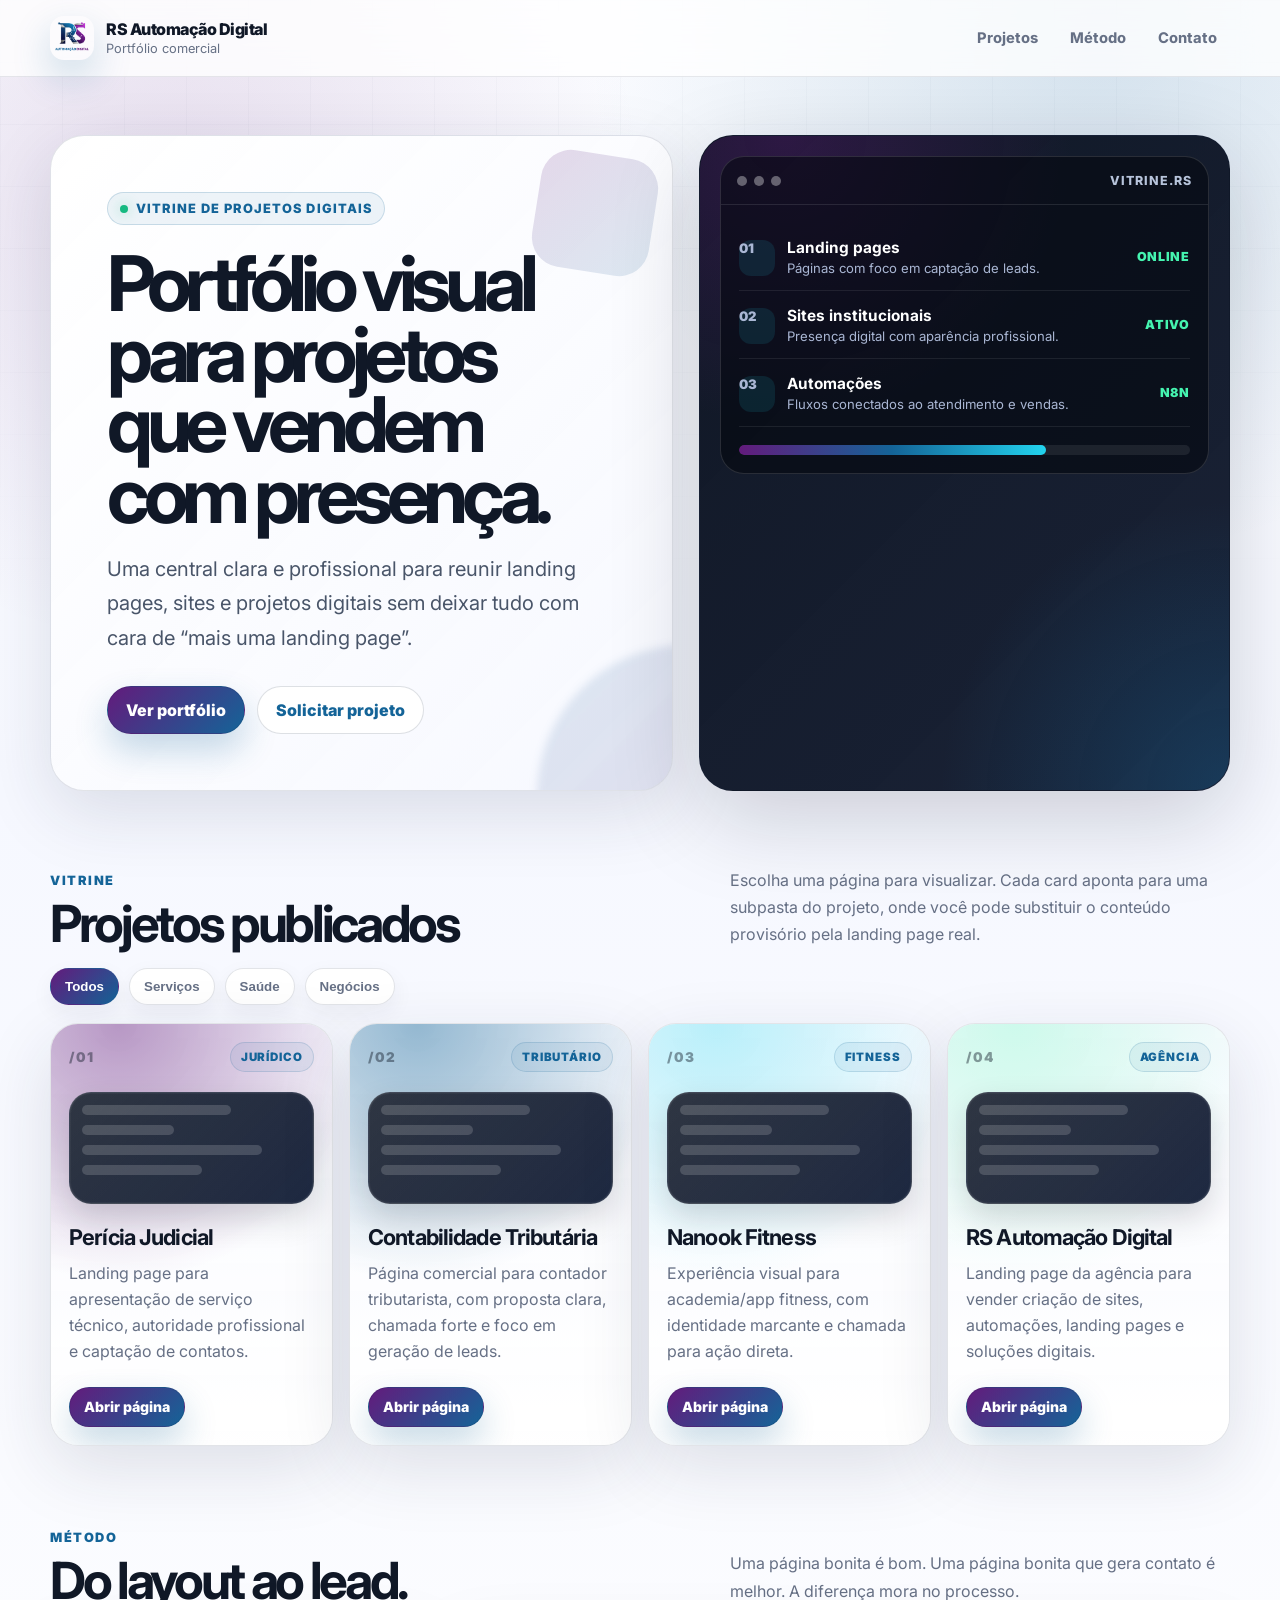
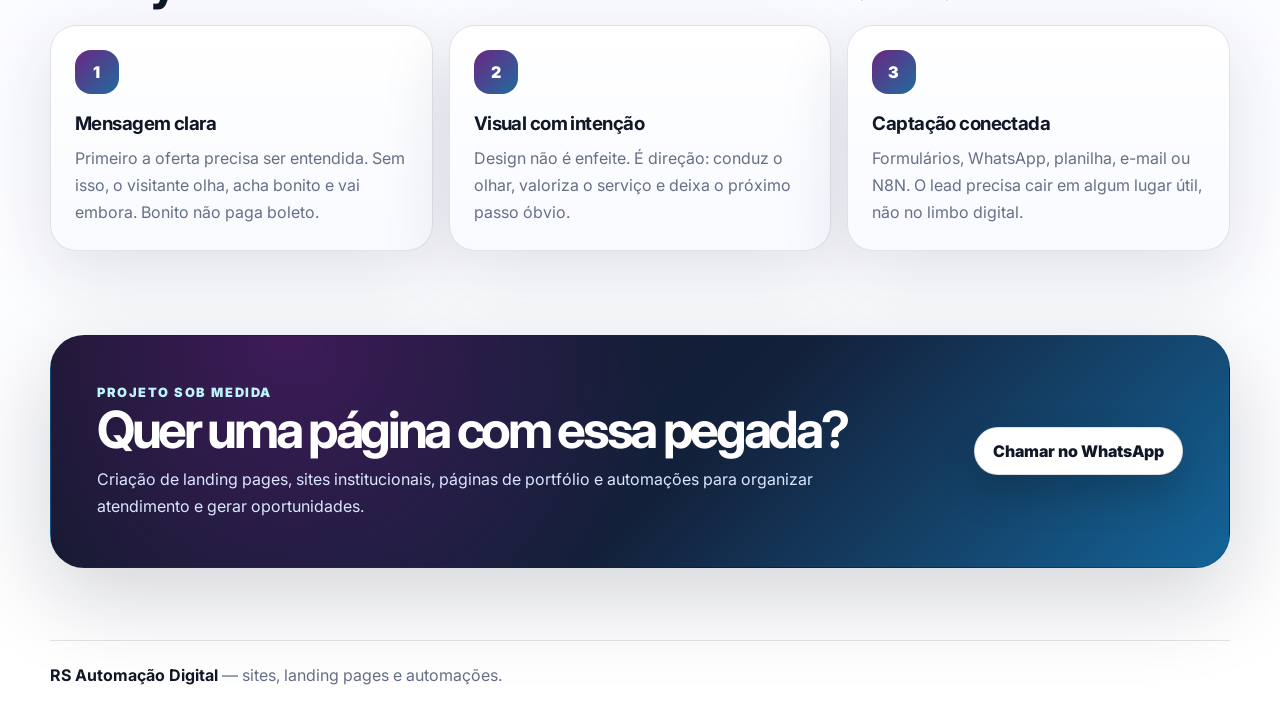
==== index.html @ 98f4791d "Add files via upload" ====
<!doctype html>
<html lang="pt-BR">
<head>
  <meta charset="utf-8">
  <meta name="viewport" content="width=device-width, initial-scale=1">
  <title>RS Automação Digital | Portfólio de Landing Pages</title>
  <meta name="description" content="Portfólio de landing pages, sites e automações da RS Automação Digital.">
  <meta name="theme-color" content="#f6f8ff">
  <meta property="og:title" content="RS Automação Digital | Portfólio">
  <meta property="og:description" content="Uma vitrine de páginas, sites e automações criadas para vender com presença digital profissional.">
  <meta property="og:image" content="./assets/images/og-cover.svg">
  <link rel="icon" href="./assets/images/logo-transp.png" type="image/svg+xml">
  <link rel="preconnect" href="https://fonts.googleapis.com">
  <link rel="preconnect" href="https://fonts.gstatic.com" crossorigin>
  <link href="https://fonts.googleapis.com/css2?family=Inter:wght@400;600;700;800;900&display=swap" rel="stylesheet">
  <link rel="stylesheet" href="./assets/css/styles.css">
</head>
<body>
  <header class="topbar">
    <div class="topbar__inner">
      <a class="brand" href="./" aria-label="RS Automação Digital">
	  
        <span class="brand__mark"><img src="./assets/images/logo-transp.png" alt="RS Automação Digital" /></span>
        <span>
          <span class="brand__name">RS Automação Digital</span>
          <span class="brand__tag">Portfólio comercial</span>
        </span>
      </a>

      <nav class="nav" aria-label="Navegação principal">
        <a href="#projetos">Projetos</a>
        <a href="#metodo">Método</a>
        <a href="#contato">Contato</a>
      </nav>
    </div>
  </header>

  <main>
    <section class="hero">
      <div class="container hero__grid">
        <div class="hero__copy">
          <span class="kicker">Vitrine de projetos digitais</span>
          <h1>Portfólio visual para projetos que vendem com presença.</h1>
          <p class="hero__lead">
            Uma central clara e profissional para reunir landing pages, sites e projetos digitais sem deixar tudo com cara de “mais uma landing page”.
          </p>
          <div class="hero__actions">
            <a class="btn btn--primary" href="#projetos">Ver portfólio</a>
            <a class="btn btn--ghost" href="#contato">Solicitar projeto</a>
          </div>
        </div>

        <aside class="command-center" aria-label="Resumo do portfólio">
          <div class="terminal">
            <div class="terminal__bar">
              <div class="terminal__dots" aria-hidden="true"><span></span><span></span><span></span></div>
              <span>vitrine.rs</span>
            </div>
            <div class="terminal__body">
              <div class="metric">
                <span class="metric__icon">01</span>
                <div><strong>Landing pages</strong><span>Páginas com foco em captação de leads.</span></div>
                <b class="metric__value">online</b>
              </div>
              <div class="metric">
                <span class="metric__icon">02</span>
                <div><strong>Sites institucionais</strong><span>Presença digital com aparência profissional.</span></div>
                <b class="metric__value">ativo</b>
              </div>
              <div class="metric">
                <span class="metric__icon">03</span>
                <div><strong>Automações</strong><span>Fluxos conectados ao atendimento e vendas.</span></div>
                <b class="metric__value">n8n</b>
              </div>
              <div class="scanline" aria-hidden="true"><span></span></div>
            </div>
          </div>
        </aside>
      </div>
    </section>

    <section class="section" id="projetos">
      <div class="container">
        <div class="section__head">
          <div>
            <p class="section__eyebrow">Vitrine</p>
            <h2>Projetos publicados</h2>
          </div>
          <p class="section__text">
            Escolha uma página para visualizar. Cada card aponta para uma subpasta do projeto, onde você pode substituir o conteúdo provisório pela landing page real.
          </p>
        </div>

        <div class="filters" aria-label="Filtros de projetos">
          <button class="filter-btn is-active" data-filter="all">Todos</button>
          <button class="filter-btn" data-filter="servicos">Serviços</button>
          <button class="filter-btn" data-filter="saude">Saúde</button>
          <button class="filter-btn" data-filter="negocios">Negócios</button>
        </div>

        <div class="projects-grid">
          <article class="project-card" data-category="servicos negocios" style="--tone: rgba(99, 27, 124, 0.62);">
            <div class="project-card__top">
              <span class="project-card__number">/01</span>
              <span class="project-card__tag">Jurídico</span>
            </div>
            <div class="project-card__screen"><span></span><span></span><span></span><span></span></div>
            <h3>Perícia Judicial</h3>
            <p>Landing page para apresentação de serviço técnico, autoridade profissional e captação de contatos.</p>
            <div class="project-card__actions">
              <a class="btn btn--small btn--primary" href="./pericia/">Abrir página</a>
            </div>
          </article>

          <article class="project-card" data-category="servicos negocios" style="--tone: rgba(20, 100, 152, 0.62);">
            <div class="project-card__top">
              <span class="project-card__number">/02</span>
              <span class="project-card__tag">Tributário</span>
            </div>
            <div class="project-card__screen"><span></span><span></span><span></span><span></span></div>
            <h3>Contabilidade Tributária</h3>
            <p>Página comercial para contador tributarista, com proposta clara, chamada forte e foco em geração de leads.</p>
            <div class="project-card__actions">
              <a class="btn btn--small btn--primary" href="./contabilidade/">Abrir página</a>
            </div>
          </article>

          <article class="project-card" data-category="saude negocios" style="--tone: rgba(34, 211, 238, 0.42);">
            <div class="project-card__top">
              <span class="project-card__number">/03</span>
              <span class="project-card__tag">Fitness</span>
            </div>
            <div class="project-card__screen"><span></span><span></span><span></span><span></span></div>
            <h3>Nanook Fitness</h3>
            <p>Experiência visual para academia/app fitness, com identidade marcante e chamada para ação direta.</p>
            <div class="project-card__actions">
              <a class="btn btn--small btn--primary" href="./nanook/">Abrir página</a>
            </div>
          </article>

          <article class="project-card" data-category="servicos negocios" style="--tone: rgba(69, 244, 176, 0.34);">
            <div class="project-card__top">
              <span class="project-card__number">/04</span>
              <span class="project-card__tag">Agência</span>
            </div>
            <div class="project-card__screen"><span></span><span></span><span></span><span></span></div>
            <h3>RS Automação Digital</h3>
            <p>Landing page da agência para vender criação de sites, automações, landing pages e soluções digitais.</p>
            <div class="project-card__actions">
              <a class="btn btn--small btn--primary" href="./rs-automacao/">Abrir página</a>
            </div>
          </article>
        </div>
      </div>
    </section>

    <section class="section" id="metodo">
      <div class="container">
        <div class="section__head">
          <div>
            <p class="section__eyebrow">Método</p>
            <h2>Do layout ao lead.</h2>
          </div>
          <p class="section__text">Uma página bonita é bom. Uma página bonita que gera contato é melhor. A diferença mora no processo.</p>
        </div>

        <div class="process-grid">
          <article class="process-card">
            <span class="process-card__step">1</span>
            <h3>Mensagem clara</h3>
            <p>Primeiro a oferta precisa ser entendida. Sem isso, o visitante olha, acha bonito e vai embora. Bonito não paga boleto.</p>
          </article>
          <article class="process-card">
            <span class="process-card__step">2</span>
            <h3>Visual com intenção</h3>
            <p>Design não é enfeite. É direção: conduz o olhar, valoriza o serviço e deixa o próximo passo óbvio.</p>
          </article>
          <article class="process-card">
            <span class="process-card__step">3</span>
            <h3>Captação conectada</h3>
            <p>Formulários, WhatsApp, planilha, e-mail ou N8N. O lead precisa cair em algum lugar útil, não no limbo digital.</p>
          </article>
        </div>
      </div>
    </section>

    <section class="section" id="contato">
      <div class="container">
        <div class="cta-box">
          <div>
            <p class="section__eyebrow">Projeto sob medida</p>
            <h2>Quer uma página com essa pegada?</h2>
            <p>Criação de landing pages, sites institucionais, páginas de portfólio e automações para organizar atendimento e gerar oportunidades.</p>
          </div>
          <a class="btn btn--primary" href="https://wa.me/5500000000000" target="_blank" rel="noopener">Chamar no WhatsApp</a>
        </div>
      </div>
    </section>
  </main>

  <footer class="footer">
    <div class="container footer__inner">
      <span><strong>RS Automação Digital</strong> — sites, landing pages e automações.</span>
      
    </div>
  </footer>

  <a class="backtop" href="#top" aria-label="Voltar ao topo">↑</a>

  <script src="./assets/js/app.js"></script>
</body>
</html>
---- assets/css/styles.css ----
:root {
  --bg: #f6f8ff;
  --bg-soft: #eef3ff;
  --surface: rgba(255, 255, 255, 0.88);
  --surface-strong: #ffffff;
  --ink: #101827;
  --text: #172033;
  --muted: #667085;
  --soft: #495569;
  --line: rgba(20, 35, 65, 0.12);
  --line-strong: rgba(20, 35, 65, 0.18);
  --dark: #0b1220;
  --dark-2: #111a2f;
  --purple: #631b7c;
  --blue: #146498;
  --cyan: #14a8c8;
  --green: #16b981;
  --cream: #fff7ed;
  --radius-xl: 34px;
  --radius-lg: 24px;
  --radius-md: 16px;
  --shadow: 0 22px 70px rgba(29, 42, 70, 0.13);
  --shadow-strong: 0 28px 90px rgba(11, 18, 32, 0.18);
  --container: 1180px;
}

* {
  box-sizing: border-box;
}

html {
  scroll-behavior: smooth;
}

body {
  margin: 0;
  font-family: Inter, ui-sans-serif, system-ui, -apple-system, BlinkMacSystemFont, "Segoe UI", sans-serif;
  color: var(--text);
  background:
    radial-gradient(circle at 14% 8%, rgba(99, 27, 124, 0.13), transparent 29rem),
    radial-gradient(circle at 86% 2%, rgba(20, 100, 152, 0.16), transparent 32rem),
    linear-gradient(180deg, #fbfcff 0%, var(--bg) 34%, #ffffff 100%);
  min-height: 100vh;
  overflow-x: hidden;
}

body::before {
  content: "";
  position: fixed;
  inset: 0;
  pointer-events: none;
  background-image:
    linear-gradient(rgba(20, 35, 65, 0.045) 1px, transparent 1px),
    linear-gradient(90deg, rgba(20, 35, 65, 0.045) 1px, transparent 1px);
  background-size: 62px 62px;
  mask-image: linear-gradient(to bottom, rgba(0,0,0,0.55), transparent 72%);
  z-index: -1;
}

img,
svg {
  max-width: 100%;
}

a {
  color: inherit;
  text-decoration: none;
}

.container {
  width: min(var(--container), calc(100% - 40px));
  margin-inline: auto;
}

.topbar {
  position: sticky;
  top: 0;
  z-index: 20;
  backdrop-filter: blur(18px);
  background: rgba(255, 255, 255, 0.78);
  border-bottom: 1px solid rgba(20, 35, 65, 0.1);
}

.topbar__inner {
  width: min(var(--container), calc(100% - 40px));
  margin-inline: auto;
  min-height: 76px;
  display: flex;
  align-items: center;
  justify-content: space-between;
  gap: 22px;
}

.brand {
  display: flex;
  align-items: center;
  gap: 12px;
  min-width: 0;
}

.brand__mark {
  width: 44px;
  height: 44px;
  display: grid;
  place-items: center;
  border-radius: 14px;
  color: #fff;
  
  box-shadow: 0 16px 38px rgba(20, 100, 152, 0.22);
  font-weight: 900;
  letter-spacing: -0.08em;
}

.brand__name {
  display: block;
  font-weight: 850;
  letter-spacing: -0.03em;
  line-height: 1;
  color: var(--ink);
}

.brand__tag {
  display: block;
  color: var(--muted);
  font-size: 0.8rem;
  margin-top: 4px;
}

.nav {
  display: flex;
  align-items: center;
  gap: 6px;
}

.nav a {
  color: var(--muted);
  font-weight: 750;
  font-size: 0.92rem;
  padding: 10px 13px;
  border-radius: 999px;
}

.nav a:hover {
  background: rgba(20, 100, 152, 0.08);
  color: var(--blue);
}

.hero {
  padding: 58px 0 34px;
}

.hero__grid {
  display: grid;
  grid-template-columns: minmax(0, 1.08fr) 0.92fr;
  gap: 26px;
  align-items: stretch;
}

.hero__copy,
.command-center,
.project-card,
.process-card,
.cta-box,
.panel {
  border: 1px solid var(--line);
  box-shadow: var(--shadow);
  backdrop-filter: blur(18px);
}

.hero__copy {
  border-radius: var(--radius-xl);
  padding: clamp(28px, 5vw, 56px);
  position: relative;
  overflow: hidden;
  background:
    linear-gradient(135deg, rgba(255,255,255,0.96), rgba(246,248,255,0.9)),
    var(--surface-strong);
}

.hero__copy::before {
  content: "";
  position: absolute;
  inset: 18px 18px auto auto;
  width: 118px;
  height: 118px;
  border-radius: 30px;
  background:
    linear-gradient(135deg, rgba(99, 27, 124, 0.16), rgba(20, 100, 152, 0.13));
  transform: rotate(9deg);
}

.hero__copy::after {
  content: "";
  position: absolute;
  width: 300px;
  height: 300px;
  border-radius: 999px;
  right: -165px;
  bottom: -155px;
  background: linear-gradient(135deg, rgba(20, 100, 152, 0.12), rgba(99, 27, 124, 0.14));
  filter: blur(4px);
}

.kicker {
  width: fit-content;
  display: inline-flex;
  align-items: center;
  gap: 8px;
  padding: 8px 12px;
  border-radius: 999px;
  border: 1px solid rgba(20, 100, 152, 0.18);
  background: rgba(20, 100, 152, 0.07);
  color: var(--blue);
  font-size: 0.8rem;
  font-weight: 850;
  text-transform: uppercase;
  letter-spacing: 0.08em;
  position: relative;
  z-index: 1;
}

.kicker::before {
  content: "";
  width: 8px;
  height: 8px;
  border-radius: 999px;
  background: var(--green);
  box-shadow: 0 0 14px rgba(22, 185, 129, 0.45);
}

h1,
h2,
h3,
p {
  margin-top: 0;
}

h1 {
  max-width: 900px;
  margin: 24px 0 20px;
  color: var(--ink);
  font-size: clamp(2.45rem, 6vw, 5.7rem);
  line-height: 0.92;
  letter-spacing: -0.082em;
  position: relative;
  z-index: 1;
}

.hero__lead {
  max-width: 720px;
  color: var(--soft);
  font-size: clamp(1.05rem, 1.7vw, 1.26rem);
  line-height: 1.72;
  margin-bottom: 30px;
  position: relative;
  z-index: 1;
}

.hero__actions {
  display: flex;
  flex-wrap: wrap;
  gap: 12px;
  position: relative;
  z-index: 1;
}

.btn {
  display: inline-flex;
  align-items: center;
  justify-content: center;
  min-height: 48px;
  padding: 0 18px;
  border-radius: 999px;
  border: 1px solid rgba(20, 35, 65, 0.14);
  font-weight: 850;
  transition: transform 0.18s ease, background 0.18s ease, border-color 0.18s ease, box-shadow 0.18s ease;
}

.btn:hover {
  transform: translateY(-2px);
}

.btn--primary {
  color: #fff;
  background: linear-gradient(135deg, var(--purple), var(--blue));
  box-shadow: 0 16px 34px rgba(20, 100, 152, 0.24);
}

.btn--ghost {
  color: var(--blue);
  background: #ffffff;
}

.btn--ghost:hover {
  border-color: rgba(20, 100, 152, 0.32);
  box-shadow: 0 12px 28px rgba(20, 100, 152, 0.1);
}

.btn--small {
  min-height: 40px;
  padding-inline: 14px;
  font-size: 0.88rem;
}

.command-center {
  border-radius: var(--radius-xl);
  padding: 20px;
  min-height: 100%;
  position: relative;
  overflow: hidden;
  background:
    linear-gradient(135deg, rgba(11, 18, 32, 0.98), rgba(17, 26, 47, 0.96));
  box-shadow: var(--shadow-strong);
}

.command-center::before {
  content: "";
  position: absolute;
  inset: 0;
  background:
    radial-gradient(circle at 16% 0%, rgba(99, 27, 124, 0.35), transparent 18rem),
    radial-gradient(circle at 100% 100%, rgba(20, 100, 152, 0.35), transparent 18rem);
  pointer-events: none;
}

.terminal {
  position: relative;
  z-index: 1;
  border: 1px solid rgba(255, 255, 255, 0.13);
  background: rgba(4, 7, 14, 0.58);
  border-radius: 24px;
  overflow: hidden;
}

.terminal__bar {
  height: 48px;
  display: flex;
  align-items: center;
  justify-content: space-between;
  padding: 0 16px;
  border-bottom: 1px solid rgba(255, 255, 255, 0.1);
  color: #b7c4db;
  font-size: 0.78rem;
  font-weight: 800;
  text-transform: uppercase;
  letter-spacing: 0.08em;
}

.terminal__dots {
  display: flex;
  gap: 7px;
}

.terminal__dots span {
  width: 10px;
  height: 10px;
  border-radius: 50%;
  background: rgba(255, 255, 255, 0.35);
}

.terminal__body {
  padding: 18px;
}

.metric {
  display: grid;
  grid-template-columns: auto 1fr auto;
  align-items: center;
  gap: 12px;
  padding: 14px 0;
  border-bottom: 1px solid rgba(255, 255, 255, 0.08);
}

.metric:last-child {
  border-bottom: 0;
}

.metric__icon {
  width: 36px;
  height: 36px;
  display: grid;
  place-items: center;
  border-radius: 12px;
  color: #bdf4ff;
  background: rgba(34, 211, 238, 0.11);
  font-weight: 900;
}

.metric strong {
  display: block;
  color: #ffffff;
  font-size: 0.96rem;
}

.metric span {
  display: block;
  color: #aab7d4;
  font-size: 0.82rem;
  margin-top: 3px;
}

.metric__value {
  font-size: 0.78rem;
  font-weight: 900;
  color: #45f4b0;
  text-transform: uppercase;
  letter-spacing: 0.06em;
}

.scanline {
  margin-top: 18px;
  height: 10px;
  border-radius: 999px;
  background: rgba(255, 255, 255, 0.08);
  overflow: hidden;
}

.scanline span {
  display: block;
  width: 68%;
  height: 100%;
  border-radius: inherit;
  background: linear-gradient(90deg, var(--purple), var(--blue), #22d3ee);
  animation: scan 3.2s ease-in-out infinite alternate;
}

@keyframes scan {
  from { width: 38%; }
  to { width: 94%; }
}

.section {
  padding: 42px 0;
}

.section__head {
  display: flex;
  align-items: end;
  justify-content: space-between;
  gap: 20px;
  margin-bottom: 20px;
}

.section__eyebrow {
  color: var(--blue);
  font-weight: 900;
  text-transform: uppercase;
  letter-spacing: 0.12em;
  font-size: 0.8rem;
  margin-bottom: 10px;
}

.section h2 {
  color: var(--ink);
  font-size: clamp(2rem, 4vw, 3.55rem);
  line-height: 0.98;
  letter-spacing: -0.065em;
  margin-bottom: 0;
}

.section__text {
  color: var(--muted);
  max-width: 500px;
  line-height: 1.7;
  margin-bottom: 0;
}

.filters {
  display: flex;
  flex-wrap: wrap;
  gap: 10px;
  margin-bottom: 18px;
}

.filter-btn {
  cursor: pointer;
  color: var(--muted);
  background: #ffffff;
  border: 1px solid var(--line);
  border-radius: 999px;
  padding: 10px 14px;
  font-weight: 850;
  box-shadow: 0 8px 22px rgba(29, 42, 70, 0.06);
}

.filter-btn.is-active,
.filter-btn:hover {
  color: #fff;
  background: linear-gradient(135deg, var(--purple), var(--blue));
  border-color: transparent;
}

.projects-grid {
  display: grid;
  grid-template-columns: repeat(4, minmax(0, 1fr));
  gap: 16px;
}

.project-card {
  min-height: 360px;
  border-radius: 28px;
  padding: 18px;
  overflow: hidden;
  position: relative;
  display: flex;
  flex-direction: column;
  background: var(--surface-strong);
}

.project-card::before {
  content: "";
  position: absolute;
  inset: 0;
  opacity: 0.72;
  background:
    radial-gradient(circle at 24% 0%, var(--tone), transparent 16rem),
    linear-gradient(180deg, rgba(246,248,255,0.92), rgba(255,255,255,0.98));
  pointer-events: none;
}

.project-card > * {
  position: relative;
  z-index: 1;
}

.project-card__top {
  display: flex;
  align-items: center;
  justify-content: space-between;
  gap: 12px;
  margin-bottom: 20px;
}

.project-card__number {
  color: rgba(16, 24, 39, 0.44);
  font-size: 0.84rem;
  font-weight: 900;
  letter-spacing: 0.08em;
}

.project-card__tag {
  color: var(--blue);
  border: 1px solid rgba(20, 100, 152, 0.16);
  background: rgba(20, 100, 152, 0.07);
  border-radius: 999px;
  padding: 7px 10px;
  font-size: 0.72rem;
  font-weight: 900;
  text-transform: uppercase;
  letter-spacing: 0.08em;
}

.project-card__screen {
  height: 112px;
  border-radius: 22px;
  border: 1px solid rgba(255, 255, 255, 0.12);
  background:
    linear-gradient(135deg, rgba(255, 255, 255, 0.13), rgba(255, 255, 255, 0.03)),
    linear-gradient(135deg, #101827, #17223b);
  padding: 12px;
  margin-bottom: 22px;
  box-shadow: inset 0 0 0 1px rgba(255, 255, 255, 0.04), 0 14px 32px rgba(16, 24, 39, 0.16);
}

.project-card__screen span {
  display: block;
  height: 10px;
  border-radius: 999px;
  background: rgba(255, 255, 255, 0.16);
  margin-bottom: 10px;
}

.project-card__screen span:nth-child(1) { width: 68%; }
.project-card__screen span:nth-child(2) { width: 42%; }
.project-card__screen span:nth-child(3) { width: 82%; }
.project-card__screen span:nth-child(4) { width: 55%; }

.project-card h3 {
  color: var(--ink);
  font-size: 1.36rem;
  line-height: 1.05;
  letter-spacing: -0.04em;
  margin-bottom: 12px;
}

.project-card p {
  color: var(--muted);
  line-height: 1.62;
  margin-bottom: 22px;
}

.project-card__actions {
  margin-top: auto;
  display: flex;
  align-items: center;
  gap: 10px;
}

.panel {
  border-radius: var(--radius-xl);
  padding: 24px;
  background: var(--surface-strong);
}

.process-grid {
  display: grid;
  grid-template-columns: repeat(3, minmax(0, 1fr));
  gap: 16px;
}

.process-card {
  border-radius: 26px;
  padding: 24px;
  background:
    linear-gradient(180deg, #ffffff, #f8faff);
}

.process-card__step {
  width: 44px;
  height: 44px;
  display: grid;
  place-items: center;
  border-radius: 16px;
  color: #fff;
  background: linear-gradient(135deg, rgba(99, 27, 124, 0.95), rgba(20, 100, 152, 0.95));
  font-weight: 950;
  margin-bottom: 18px;
}

.process-card h3 {
  color: var(--ink);
  margin-bottom: 10px;
  letter-spacing: -0.03em;
}

.process-card p {
  color: var(--muted);
  line-height: 1.7;
  margin-bottom: 0;
}

.cta-box {
  border-radius: var(--radius-xl);
  padding: clamp(26px, 5vw, 46px);
  display: grid;
  grid-template-columns: 1fr auto;
  align-items: center;
  gap: 22px;
  color: #fff;
  background:
    radial-gradient(circle at 20% 0%, rgba(99, 27, 124, 0.55), transparent 24rem),
    linear-gradient(135deg, #101827, #13203a 54%, #146498);
  box-shadow: var(--shadow-strong);
}

.cta-box .section__eyebrow {
  color: #bdf4ff;
}

.cta-box h2 {
  color: #fff;
  margin-bottom: 12px;
}

.cta-box p {
  color: #dbe7ff;
  line-height: 1.7;
  margin-bottom: 0;
  max-width: 720px;
}

.cta-box .btn--primary {
  color: #101827;
  background: #ffffff;
  box-shadow: 0 18px 38px rgba(0,0,0,0.18);
}

.footer {
  padding: 30px 0 42px;
  color: var(--muted);
}

.footer__inner {
  display: flex;
  align-items: center;
  justify-content: space-between;
  gap: 18px;
  padding-top: 24px;
  border-top: 1px solid var(--line);
}

.footer strong {
  color: var(--ink);
}

.backtop {
  position: fixed;
  right: 18px;
  bottom: 18px;
  width: 48px;
  height: 48px;
  display: grid;
  place-items: center;
  border-radius: 16px;
  color: #fff;
  background: linear-gradient(135deg, var(--purple), var(--blue));
  box-shadow: 0 20px 60px rgba(20, 100, 152, 0.28);
  font-weight: 950;
  opacity: 0;
  pointer-events: none;
  transform: translateY(8px);
  transition: 0.2s ease;
}

.backtop.is-visible {
  opacity: 1;
  pointer-events: auto;
  transform: translateY(0);
}

@media (max-width: 1050px) {
  .hero__grid,
  .cta-box {
    grid-template-columns: 1fr;
  }

  .projects-grid {
    grid-template-columns: repeat(2, minmax(0, 1fr));
  }
}

@media (max-width: 760px) {
  .topbar__inner {
    min-height: auto;
    padding: 14px 0;
    align-items: flex-start;
    flex-direction: column;
  }

  .nav {
    width: 100%;
    overflow-x: auto;
    padding-bottom: 4px;
  }

  .hero {
    padding-top: 28px;
  }

  .section__head,
  .footer__inner {
    align-items: flex-start;
    flex-direction: column;
  }

  .projects-grid,
  .process-grid {
    grid-template-columns: 1fr;
  }

  .project-card {
    min-height: auto;
  }
}
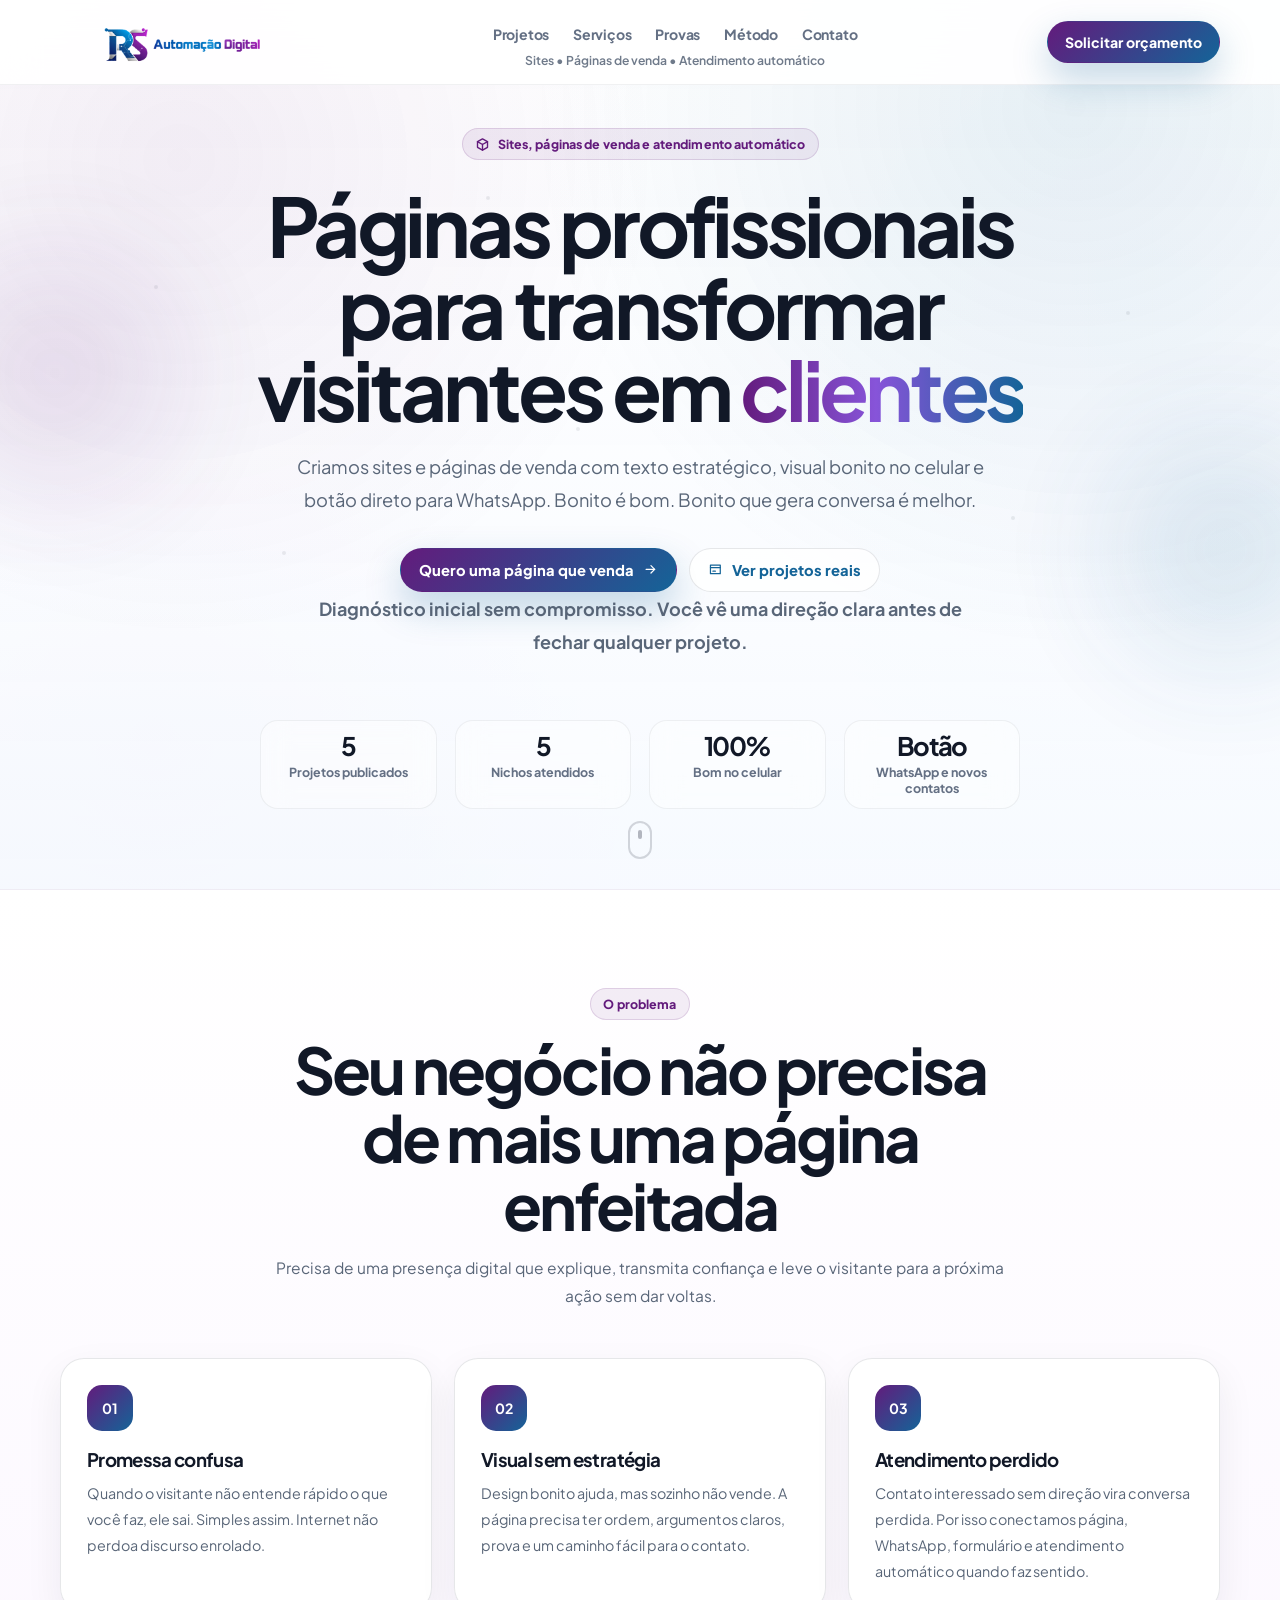
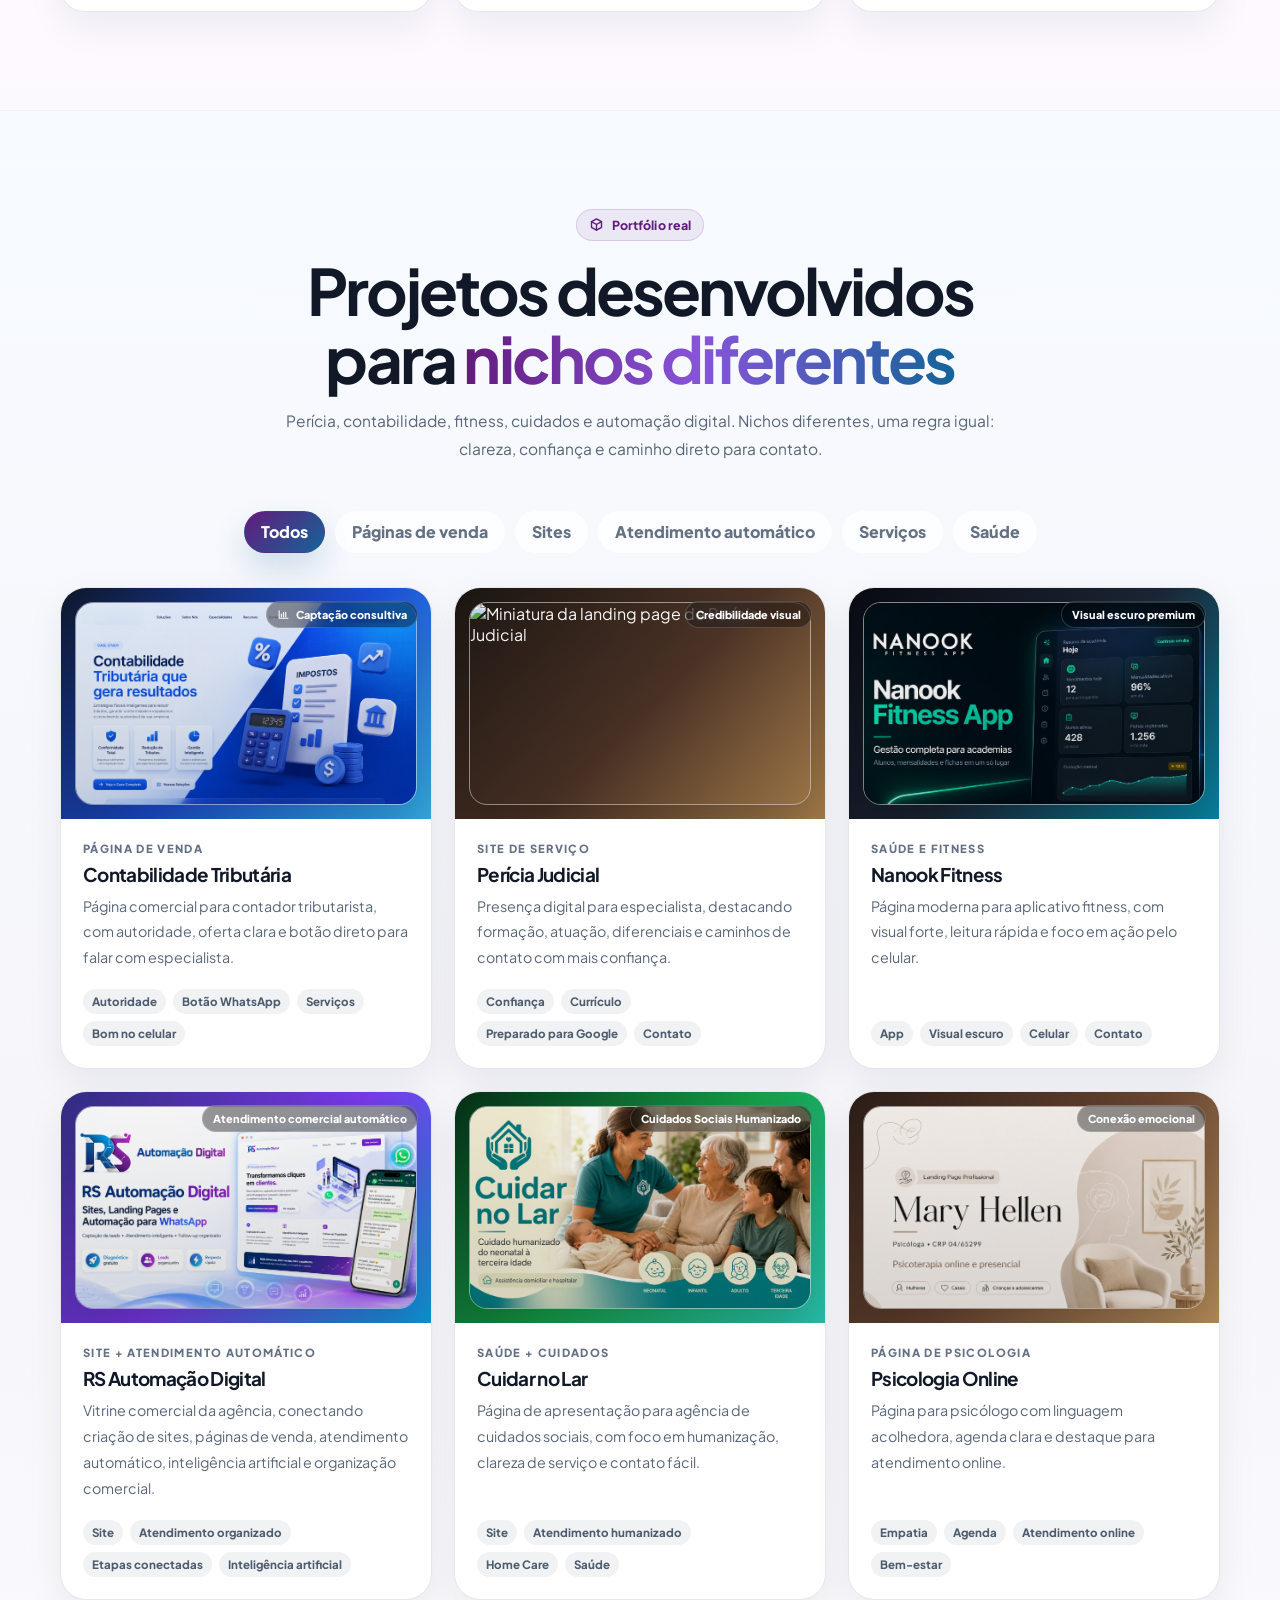
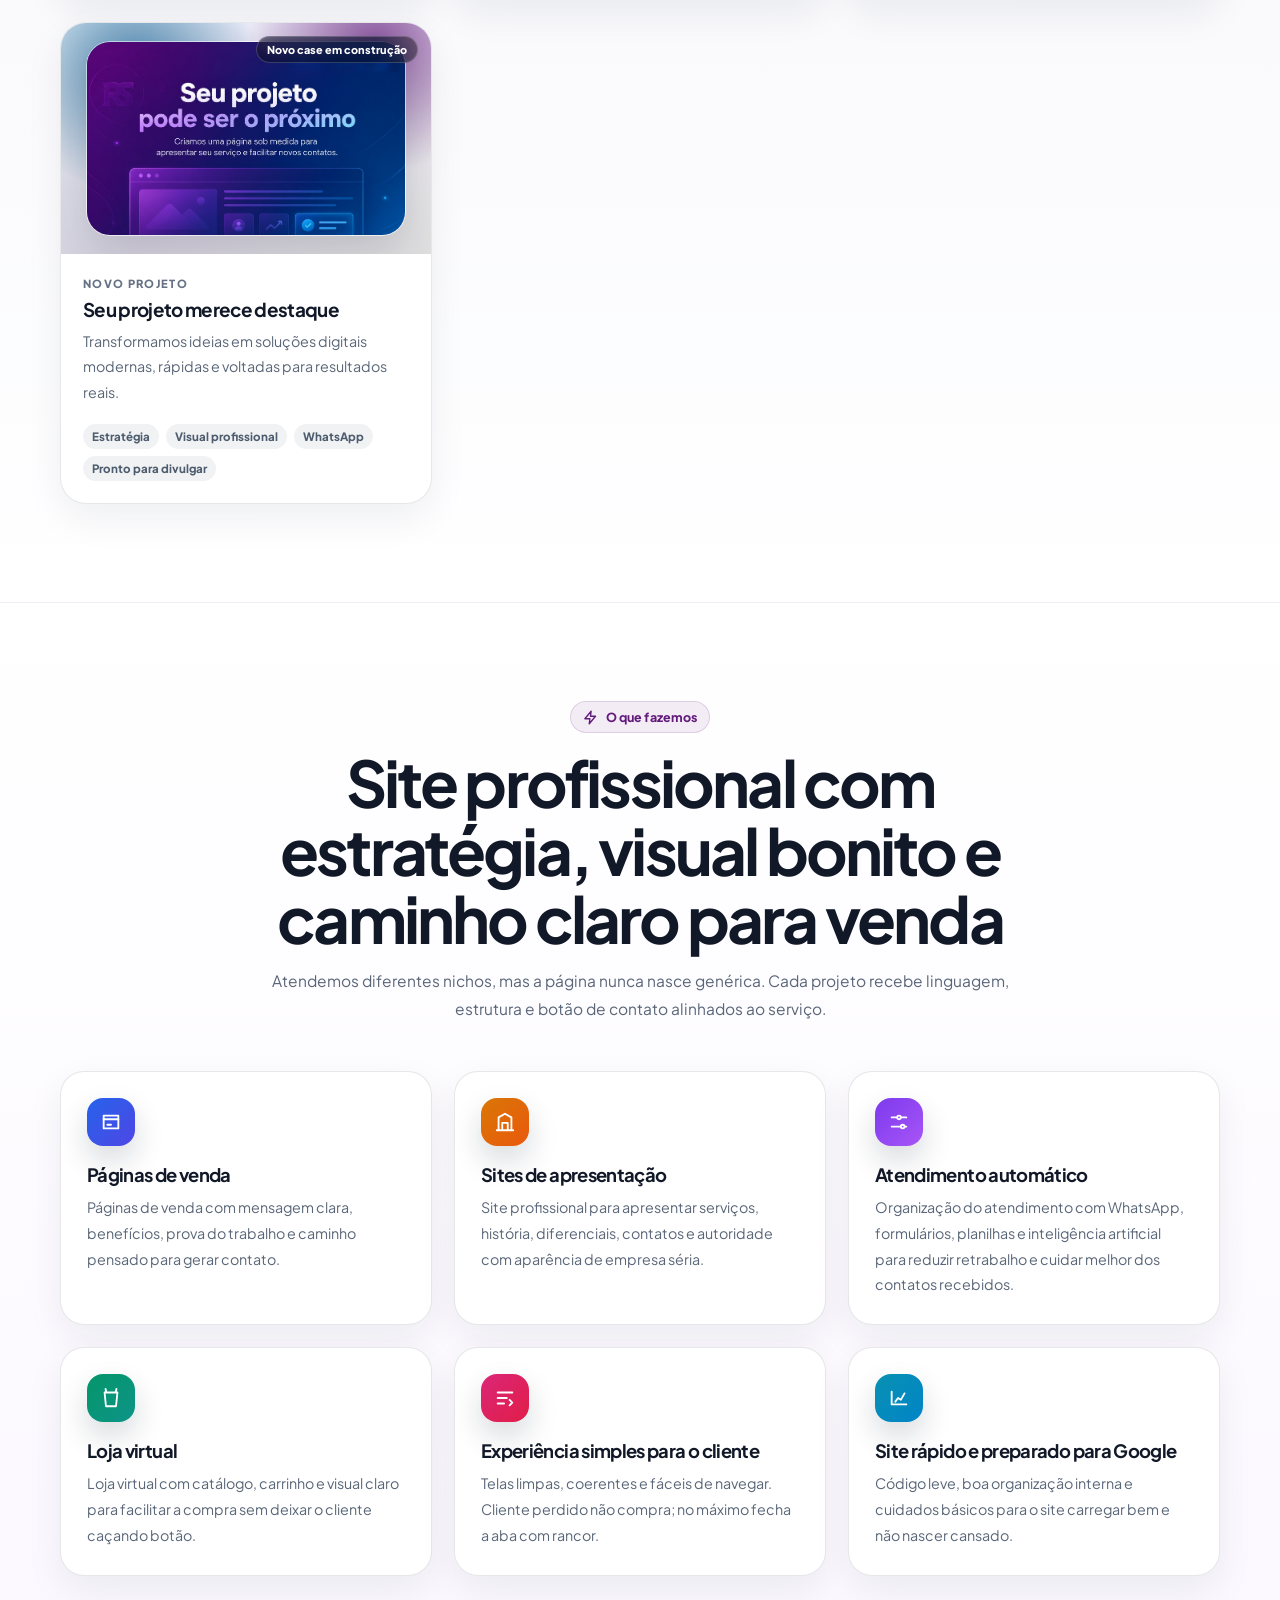
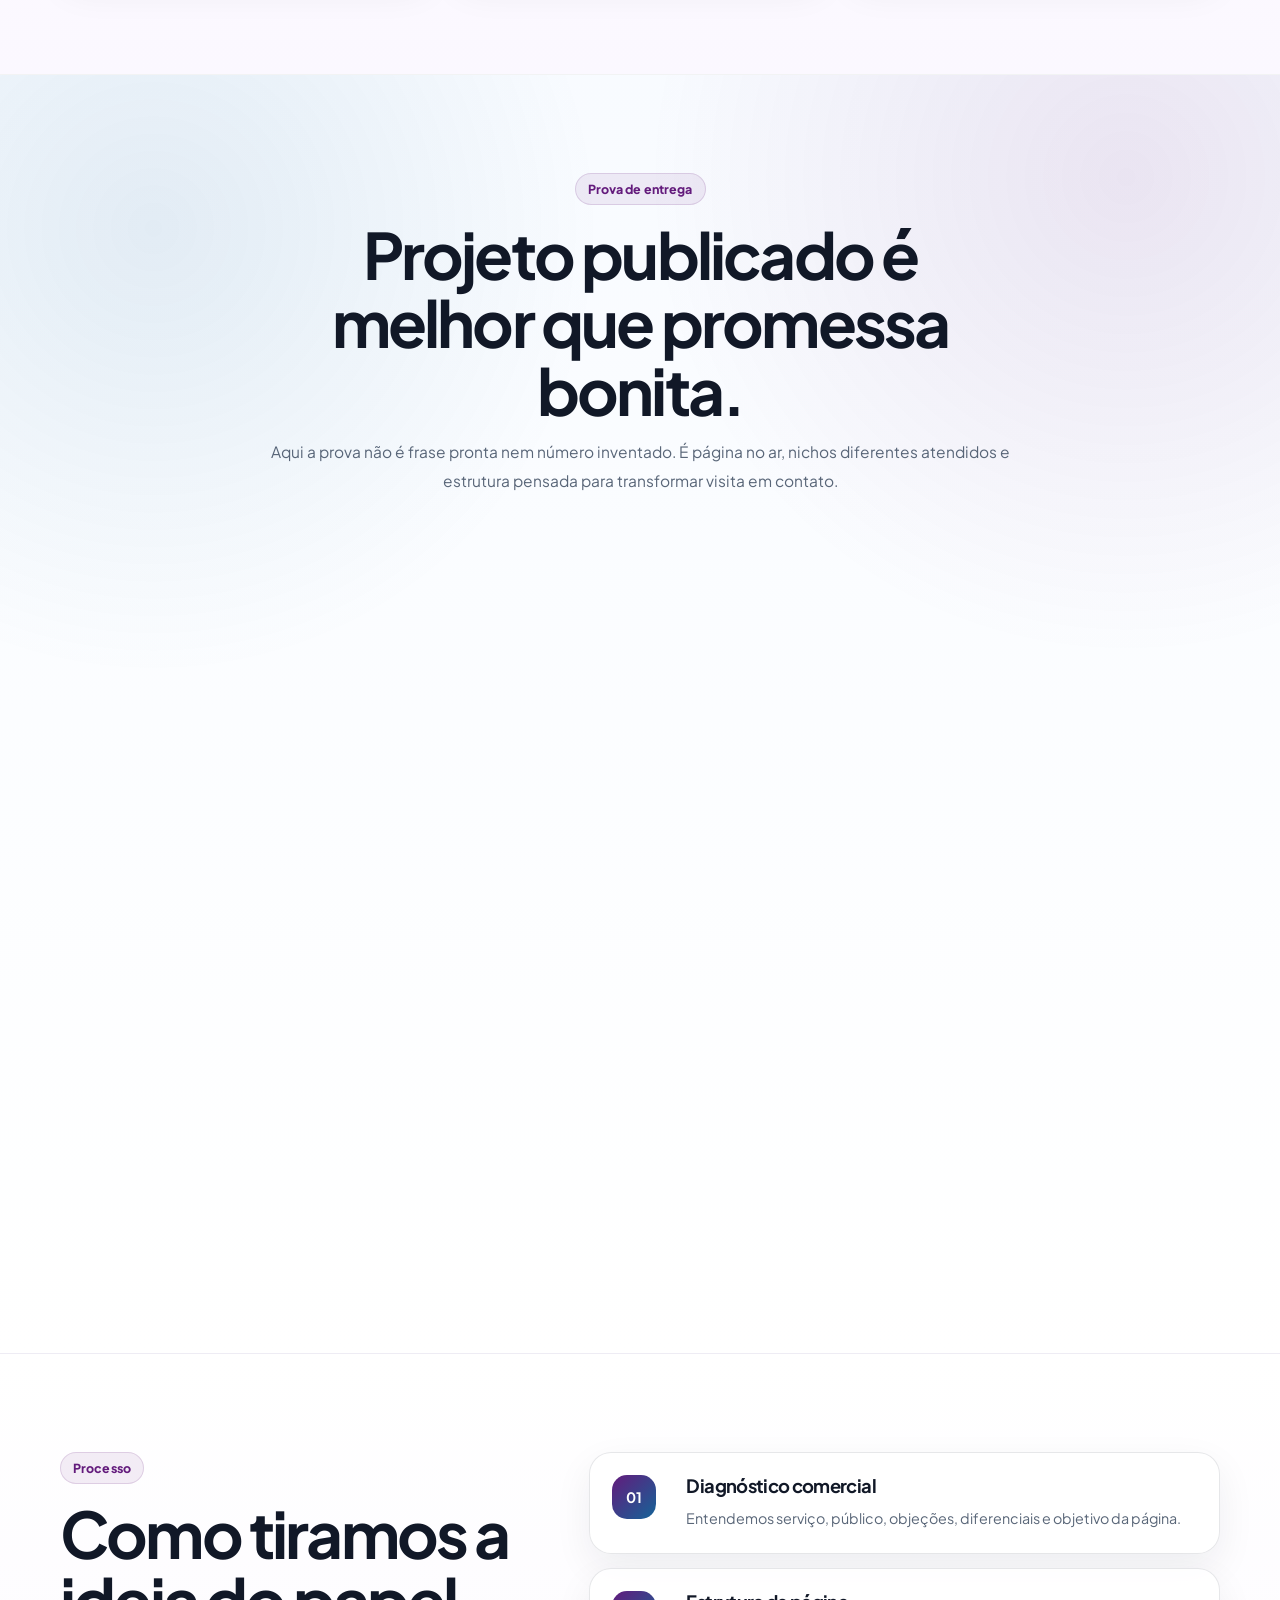
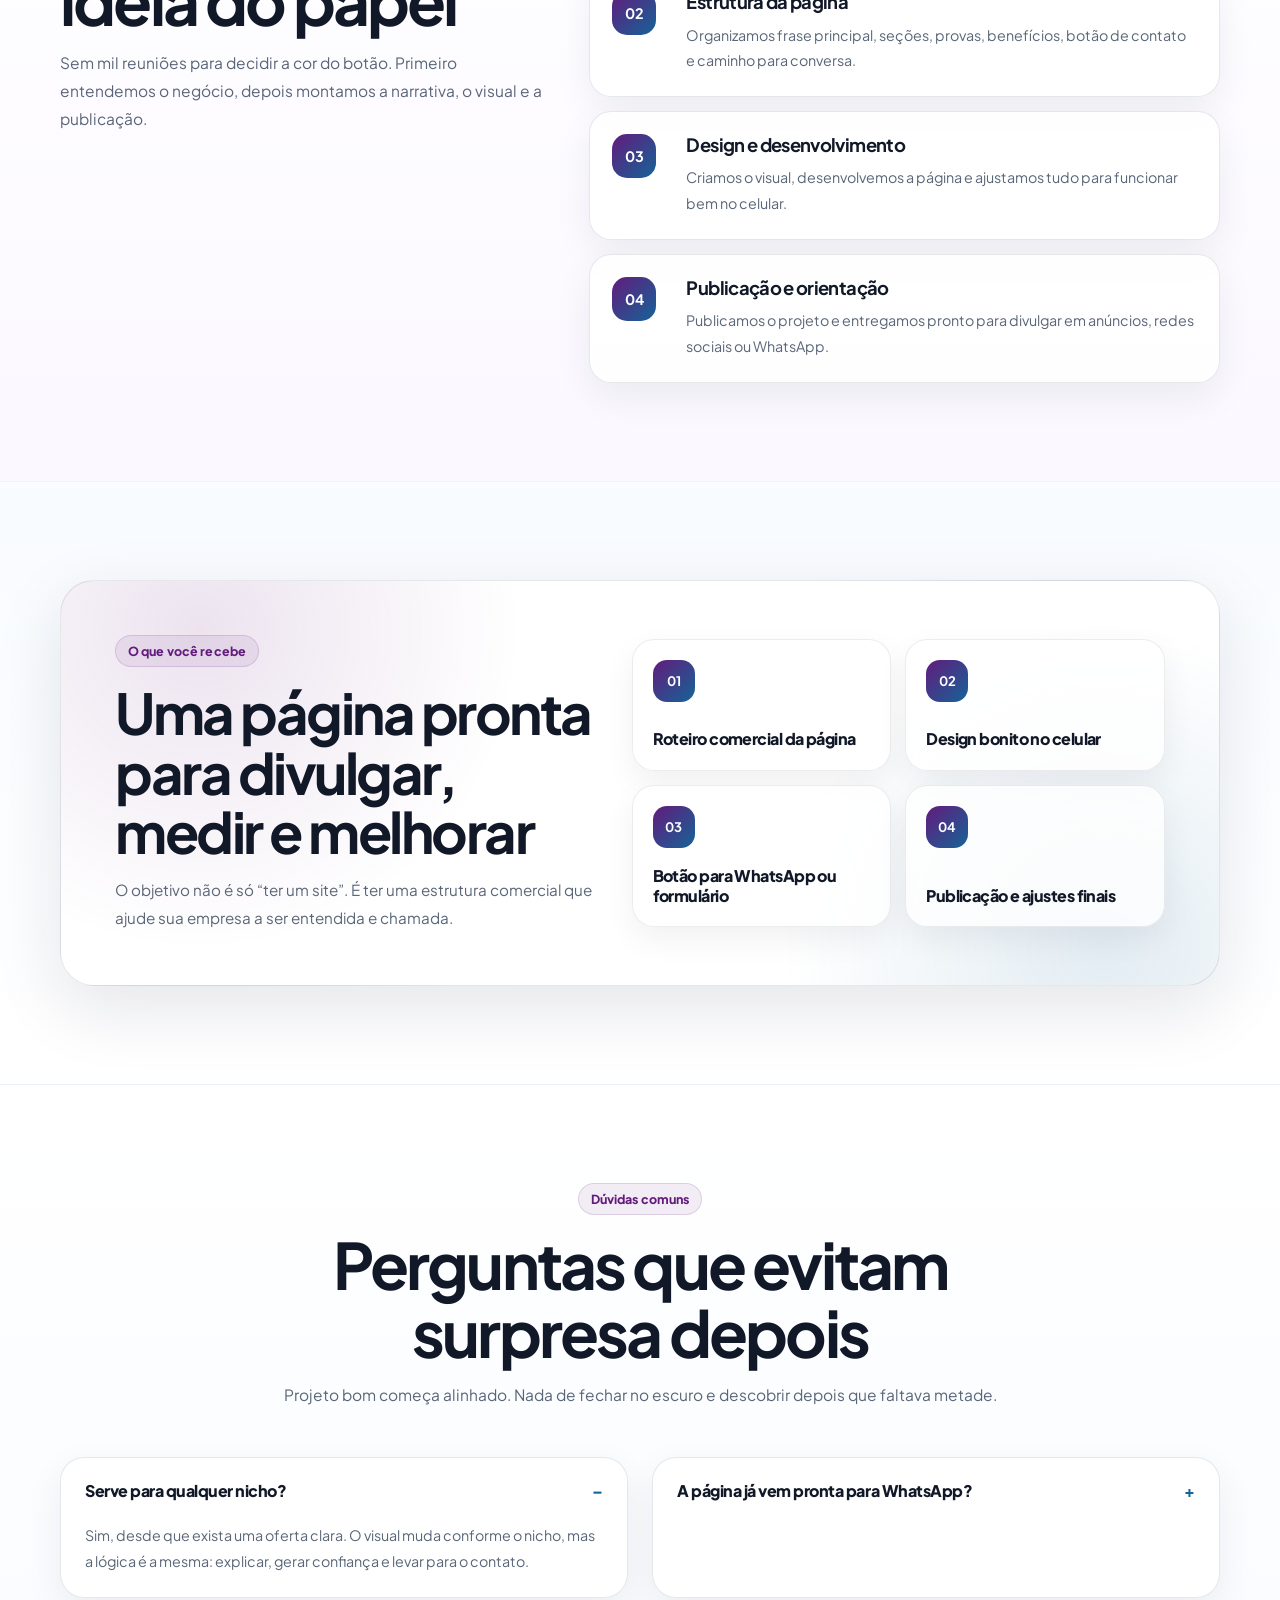
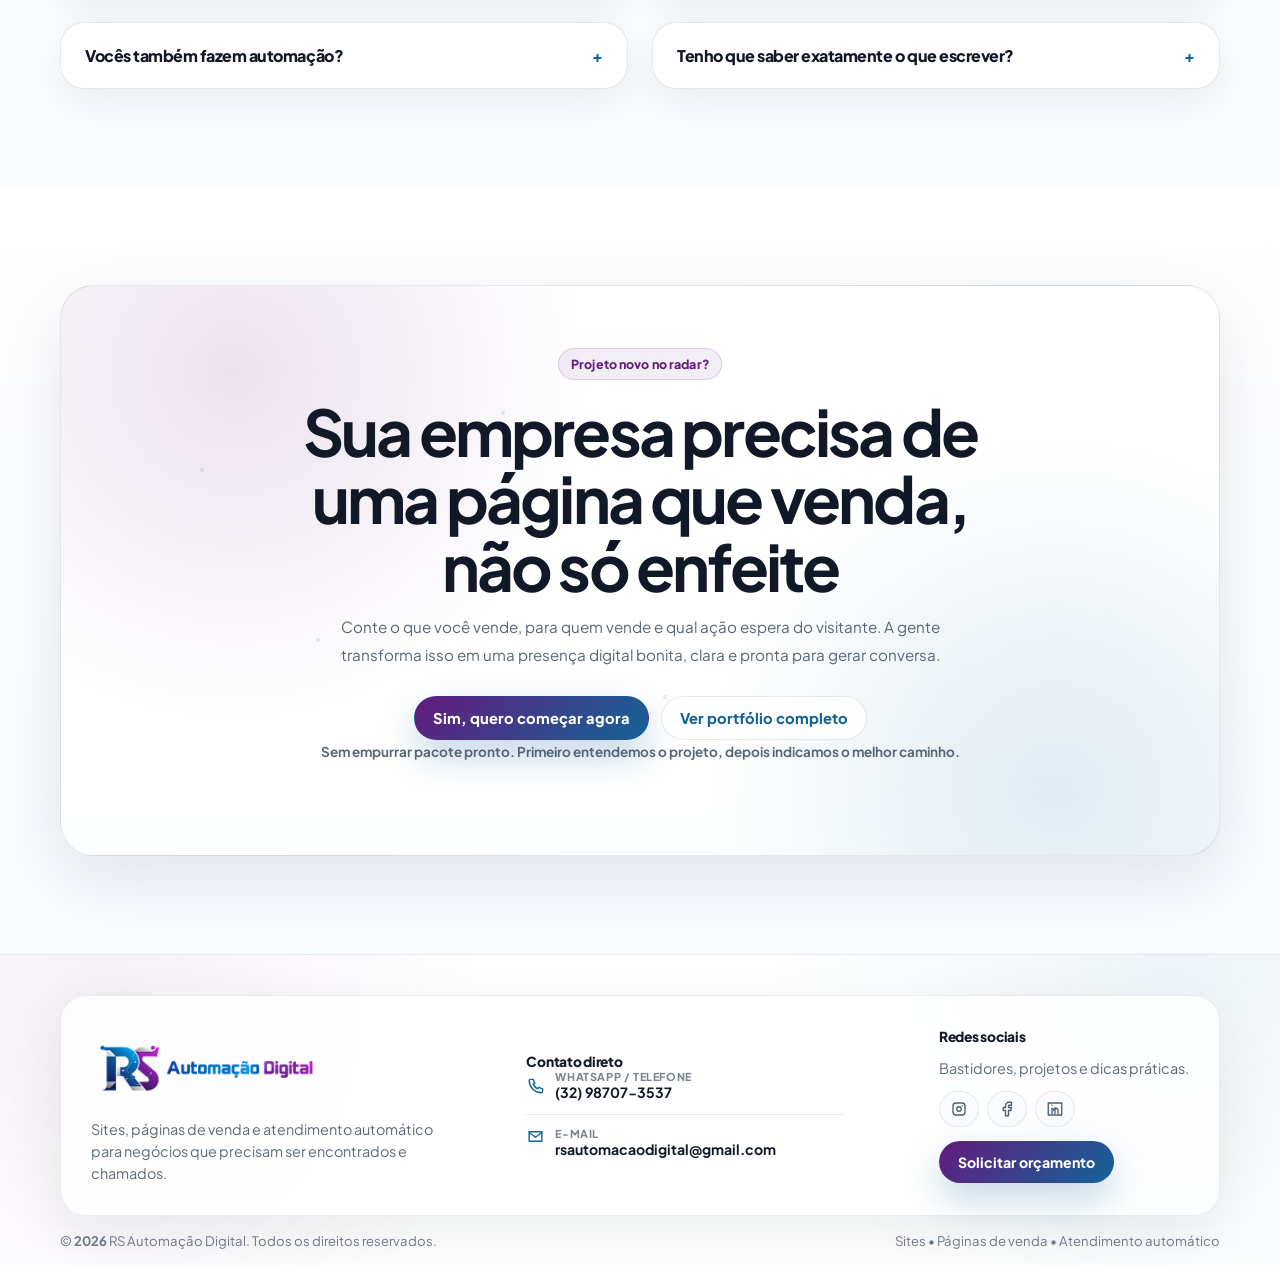
==== commit 922ea24a: "Add files via upload" ====
--- a/index.html
+++ b/index.html
@@ -1,212 +1,1061 @@
 <!doctype html>
 <html lang="pt-BR">
-<head>
-  <meta charset="utf-8">
-  <meta name="viewport" content="width=device-width, initial-scale=1">
-  <title>RS Automação Digital | Portfólio de Landing Pages</title>
-  <meta name="description" content="Portfólio de landing pages, sites e automações da RS Automação Digital.">
-  <meta name="theme-color" content="#f6f8ff">
-  <meta property="og:title" content="RS Automação Digital | Portfólio">
-  <meta property="og:description" content="Uma vitrine de páginas, sites e automações criadas para vender com presença digital profissional.">
-  <meta property="og:image" content="./assets/images/og-cover.svg">
-  <link rel="icon" href="./assets/images/logo-transp.png" type="image/svg+xml">
-  <link rel="preconnect" href="https://fonts.googleapis.com">
-  <link rel="preconnect" href="https://fonts.gstatic.com" crossorigin>
-  <link href="https://fonts.googleapis.com/css2?family=Inter:wght@400;600;700;800;900&display=swap" rel="stylesheet">
-  <link rel="stylesheet" href="./assets/css/styles.css">
-</head>
-<body>
-  <header class="topbar">
-    <div class="topbar__inner">
-      <a class="brand" href="./" aria-label="RS Automação Digital">
-	  
-        <span class="brand__mark"><img src="./assets/images/logo-transp.png" alt="RS Automação Digital" /></span>
-        <span>
-          <span class="brand__name">RS Automação Digital</span>
-          <span class="brand__tag">Portfólio comercial</span>
-        </span>
-      </a>
-
-      <nav class="nav" aria-label="Navegação principal">
-        <a href="#projetos">Projetos</a>
-        <a href="#metodo">Método</a>
-        <a href="#contato">Contato</a>
-      </nav>
-    </div>
-  </header>
-
-  <main>
-    <section class="hero">
-      <div class="container hero__grid">
-        <div class="hero__copy">
-          <span class="kicker">Vitrine de projetos digitais</span>
-          <h1>Portfólio visual para projetos que vendem com presença.</h1>
-          <p class="hero__lead">
-            Uma central clara e profissional para reunir landing pages, sites e projetos digitais sem deixar tudo com cara de “mais uma landing page”.
+  <head>
+    <meta charset="utf-8" />
+    <meta name="viewport" content="width=device-width, initial-scale=1" />
+    <title>RS Automação Digital | Sites e Páginas que Vendem</title>
+    <meta
+      name="description"
+      content="Sites, páginas de venda e atendimento automático para negócios que precisam gerar contatos qualificados, transmitir confiança e vender melhor no digital."
+    />
+    <meta name="theme-color" content="#fbfcff" />
+    <meta
+      property="og:title"
+      content="RS Automação Digital | Sites e Páginas que Vendem"
+    />
+    <meta
+      property="og:description"
+      content="Sites com estratégia, visual profissional, botão direto para WhatsApp e atendimento automático para transformar visitantes em oportunidades reais."
+    />
+    <meta property="og:image" content="./assets/images/og-cover.svg" />
+    <link rel="icon" href="./assets/images/favicon.png" type="image/png" />
+    <link rel="preconnect" href="https://fonts.googleapis.com" />
+    <link rel="preconnect" href="https://fonts.gstatic.com" crossorigin />
+    <link
+      href="https://fonts.googleapis.com/css2?family=Plus+Jakarta+Sans:wght@400;500;600;700;800&family=Inter:wght@400;500;600;700;800&display=swap"
+      rel="stylesheet"
+    />
+    <link rel="stylesheet" href="./assets/css/styles.css" />
+  </head>
+  <body>
+    <header class="site-header" data-header>
+      <div class="container header-inner">
+        <a
+          class="brand brand--logo-only"
+          href="./"
+          aria-label="RS Automação Digital"
+        >
+          <img
+            class="brand-logo-full"
+            src="./assets/images/logo-transp.png"
+            alt="RS Automação Digital"
+          />
+        </a>
+
+        <button
+          class="nav-toggle"
+          type="button"
+          aria-label="Abrir menu"
+          aria-expanded="false"
+          data-menu-toggle
+        >
+          <span></span><span></span><span></span>
+        </button>
+
+        <div class="header-nav-wrap">
+          <nav class="main-nav" data-menu aria-label="Navegação principal">
+            <a href="#projetos">Projetos</a>
+            <a href="#servicos">Serviços</a>
+            <a href="#provas">Provas</a>
+            <a href="#metodo">Método</a>
+            <a href="#contato">Contato</a>
+          </nav>
+          <div class="header-tagline">
+            Sites • Páginas de venda • Atendimento automático
+          </div>
+        </div>
+
+        <a class="btn btn-primary header-cta" href="#contato"
+          >Solicitar orçamento</a
+        >
+      </div>
+    </header>
+
+    <main>
+      <section class="hero" aria-labelledby="hero-title">
+        <div class="ambient ambient-one" aria-hidden="true"></div>
+        <div class="ambient ambient-two" aria-hidden="true"></div>
+        <div class="particles" aria-hidden="true">
+          <span></span><span></span><span></span><span></span><span></span
+          ><span></span><span></span><span></span>
+        </div>
+
+        <div class="container hero-content reveal-card is-revealed">
+          <span class="pill">
+            <svg viewBox="0 0 24 24" aria-hidden="true">
+              <path d="M12 3l8 4.5v9L12 21l-8-4.5v-9L12 3z"></path>
+              <path d="M12 12l8-4.5M12 12v9M12 12L4 7.5"></path>
+            </svg>
+            Sites, páginas de venda e atendimento automático
+          </span>
+
+          <h1 id="hero-title">
+            Páginas profissionais para transformar visitantes em
+            <span>clientes</span>
+          </h1>
+          <p>
+            Criamos sites e páginas de venda com texto estratégico, visual
+            bonito no celular e botão direto para WhatsApp. Bonito é bom. Bonito
+            que gera conversa é melhor.
           </p>
-          <div class="hero__actions">
-            <a class="btn btn--primary" href="#projetos">Ver portfólio</a>
-            <a class="btn btn--ghost" href="#contato">Solicitar projeto</a>
-          </div>
-        </div>
-
-        <aside class="command-center" aria-label="Resumo do portfólio">
-          <div class="terminal">
-            <div class="terminal__bar">
-              <div class="terminal__dots" aria-hidden="true"><span></span><span></span><span></span></div>
-              <span>vitrine.rs</span>
+
+          <div class="hero-actions">
+            <a class="btn btn-primary" href="#contato">
+              Quero uma página que venda
+              <svg viewBox="0 0 24 24" aria-hidden="true">
+                <path d="M5 12h14"></path>
+                <path d="M13 6l6 6-6 6"></path>
+              </svg>
+            </a>
+            <a class="btn btn-outline" href="#projetos">
+              <svg viewBox="0 0 24 24" aria-hidden="true">
+                <path d="M4 5h16v14H4z"></path>
+                <path d="M4 9h16M8 15h4"></path>
+              </svg>
+              Ver projetos reais
+            </a>
+          </div>
+          <p class="microcopy">
+            Diagnóstico inicial sem compromisso. Você vê uma direção clara antes
+            de fechar qualquer projeto.
+          </p>
+
+          <div class="stats-grid" aria-label="Resumo de atuação">
+            <article>
+              <strong>5</strong>
+              <span>Projetos publicados</span>
+            </article>
+            <article>
+              <strong>5</strong>
+              <span>Nichos atendidos</span>
+            </article>
+            <article>
+              <strong>100%</strong>
+              <span>Bom no celular</span>
+            </article>
+            <article>
+              <strong>Botão</strong>
+              <span>WhatsApp e novos contatos</span>
+            </article>
+          </div>
+        </div>
+
+        <a
+          class="scroll-indicator"
+          href="#problema"
+          aria-label="Ir para próxima seção"
+        >
+          <span></span>
+        </a>
+      </section>
+
+      <section
+        class="section problem-section"
+        id="problema"
+        aria-labelledby="problem-title"
+      >
+        <div class="container">
+          <div class="section-head reveal-card">
+            <span class="section-badge">O problema</span>
+            <h2 id="problem-title">
+              Seu negócio não precisa de mais uma página enfeitada
+            </h2>
+            <p>
+              Precisa de uma presença digital que explique, transmita confiança
+              e leve o visitante para a próxima ação sem dar voltas.
+            </p>
+          </div>
+
+          <div class="problem-grid">
+            <article class="problem-card reveal-card">
+              <strong>01</strong>
+              <h3>Promessa confusa</h3>
+              <p>
+                Quando o visitante não entende rápido o que você faz, ele sai.
+                Simples assim. Internet não perdoa discurso enrolado.
+              </p>
+            </article>
+            <article class="problem-card reveal-card">
+              <strong>02</strong>
+              <h3>Visual sem estratégia</h3>
+              <p>
+                Design bonito ajuda, mas sozinho não vende. A página precisa ter
+                ordem, argumentos claros, prova e um caminho fácil para o
+                contato.
+              </p>
+            </article>
+            <article class="problem-card reveal-card">
+              <strong>03</strong>
+              <h3>Atendimento perdido</h3>
+              <p>
+                Contato interessado sem direção vira conversa perdida. Por isso
+                conectamos página, WhatsApp, formulário e atendimento automático
+                quando faz sentido.
+              </p>
+            </article>
+          </div>
+        </div>
+      </section>
+
+      <section
+        class="section projects-section"
+        id="projetos"
+        aria-labelledby="projects-title"
+      >
+        <div class="section-glow" aria-hidden="true"></div>
+        <div class="container">
+          <div class="section-head reveal-card">
+            <span class="section-badge">
+              <svg viewBox="0 0 24 24" aria-hidden="true">
+                <path d="M12 3l8 4.5v9L12 21l-8-4.5v-9L12 3z"></path>
+                <path d="M12 12l8-4.5M12 12v9M12 12L4 7.5"></path>
+              </svg>
+              Portfólio real
+            </span>
+            <h2 id="projects-title">
+              Projetos desenvolvidos para <span>nichos diferentes</span>
+            </h2>
+            <p>
+              Perícia, contabilidade, fitness, cuidados e automação digital.
+              Nichos diferentes, uma regra igual: clareza, confiança e caminho
+              direto para contato.
+            </p>
+          </div>
+
+          <div class="filters reveal-card" aria-label="Filtros de projetos">
+            <button
+              class="filter-btn is-active"
+              type="button"
+              data-filter="all"
+            >
+              Todos
+            </button>
+            <button class="filter-btn" type="button" data-filter="landing">
+              Páginas de venda
+            </button>
+            <button class="filter-btn" type="button" data-filter="site">
+              Sites
+            </button>
+            <button class="filter-btn" type="button" data-filter="automacao">
+              Atendimento automático
+            </button>
+            <button class="filter-btn" type="button" data-filter="servicos">
+              Serviços
+            </button>
+            <button class="filter-btn" type="button" data-filter="saude">
+              Saúde
+            </button>
+          </div>
+
+          <div class="projects-grid" aria-live="polite">
+            <article
+              class="project-card reveal-card"
+              data-category="landing servicos"
+            >
+              <a
+                class="project-link"
+                href="./contabilidade/"
+                aria-label="Abrir projeto Contabilidade Tributária"
+              >
+                <div class="project-media media-blue has-image">
+                  <img
+                    class="project-thumb"
+                    src="./assets/images/projects/contabilidad.png"
+                    alt="Miniatura da landing page de Contabilidade Tributária"
+                  />
+                  <span class="result-badge">
+                    <svg viewBox="0 0 24 24" aria-hidden="true">
+                      <path d="M4 19V5M4 19h16M8 16v-5M12 16V8M16 16v-8"></path>
+                    </svg>
+                    Captação consultiva
+                  </span>
+                  <span class="hover-pill">
+                    <svg viewBox="0 0 24 24" aria-hidden="true">
+                      <path
+                        d="M14 3h7v7M10 14L21 3M21 14v5a2 2 0 0 1-2 2H5a2 2 0 0 1-2-2V5a2 2 0 0 1 2-2h5"
+                      ></path>
+                    </svg>
+                    Ver projeto
+                  </span>
+                </div>
+
+                <div class="project-body">
+                  <small>Página de venda</small>
+                  <h3>Contabilidade Tributária</h3>
+                  <p>
+                    Página comercial para contador tributarista, com autoridade,
+                    oferta clara e botão direto para falar com especialista.
+                  </p>
+                  <div class="tags">
+                    <span>Autoridade</span><span>Botão WhatsApp</span
+                    ><span>Serviços</span><span>Bom no celular</span>
+                  </div>
+                  <span class="card-arrow" aria-hidden="true">↗</span>
+                </div>
+              </a>
+            </article>
+
+            <article
+              class="project-card reveal-card"
+              data-category="site servicos"
+            >
+              <a
+                class="project-link"
+                href="./pericia/"
+                aria-label="Abrir projeto Perícia Judicial"
+              >
+                <div class="project-media media-gold has-image">
+                  <img
+                    class="project-thumb"
+                    src="./assets/images/projects/pericia.png"
+                    alt="Miniatura da landing page de Perícia Judicial"
+                  />
+                  <span class="result-badge">Credibilidade visual</span>
+                  <span class="hover-pill">
+                    <svg viewBox="0 0 24 24" aria-hidden="true">
+                      <path
+                        d="M14 3h7v7M10 14L21 3M21 14v5a2 2 0 0 1-2 2H5a2 2 0 0 1-2-2V5a2 2 0 0 1 2-2h5"
+                      ></path>
+                    </svg>
+                    Ver projeto
+                  </span>
+                </div>
+
+                <div class="project-body">
+                  <small>Site de Serviço</small>
+                  <h3>Perícia Judicial</h3>
+                  <p>
+                    Presença digital para especialista, destacando formação,
+                    atuação, diferenciais e caminhos de contato com mais
+                    confiança.
+                  </p>
+                  <div class="tags">
+                    <span>Confiança</span><span>Currículo</span
+                    ><span>Preparado para Google</span><span>Contato</span>
+                  </div>
+                  <span class="card-arrow" aria-hidden="true">↗</span>
+                </div>
+              </a>
+            </article>
+
+            <article
+              class="project-card reveal-card"
+              data-category="landing saude"
+            >
+              <a
+                class="project-link"
+                href="./nanook/"
+                aria-label="Abrir projeto Nanook Fitness"
+              >
+                <div class="project-media media-dark has-image">
+                  <img
+                    class="project-thumb"
+                    src="./assets/images/projects/nanook.png"
+                    alt="Miniatura da landing page de Nanook Fitness"
+                  />
+                  <span class="result-badge">Visual escuro premium</span>
+                  <span class="hover-pill">
+                    <svg viewBox="0 0 24 24" aria-hidden="true">
+                      <path
+                        d="M14 3h7v7M10 14L21 3M21 14v5a2 2 0 0 1-2 2H5a2 2 0 0 1-2-2V5a2 2 0 0 1 2-2h5"
+                      ></path>
+                    </svg>
+                    Ver projeto
+                  </span>
+                </div>
+
+                <div class="project-body">
+                  <small>Saúde e Fitness</small>
+                  <h3>Nanook Fitness</h3>
+                  <p>
+                    Página moderna para aplicativo fitness, com visual forte,
+                    leitura rápida e foco em ação pelo celular.
+                  </p>
+                  <div class="tags">
+                    <span>App</span><span>Visual escuro</span
+                    ><span>Celular</span><span>Contato</span>
+                  </div>
+                  <span class="card-arrow" aria-hidden="true">↗</span>
+                </div>
+              </a>
+            </article>
+
+            <article
+              class="project-card reveal-card"
+              data-category="automacao site"
+            >
+              <a
+                class="project-link"
+                href="./rs-automacao/"
+                aria-label="Abrir projeto RS Automação Digital"
+              >
+                <div class="project-media media-rs has-image">
+                  <img
+                    class="project-thumb"
+                    src="./assets/images/projects/rsautomacao.png"
+                    alt="Miniatura da landing page da RS Automação Digital"
+                  />
+                  <span class="result-badge"
+                    >Atendimento comercial automático</span
+                  >
+                  <span class="hover-pill">
+                    <svg viewBox="0 0 24 24" aria-hidden="true">
+                      <path
+                        d="M14 3h7v7M10 14L21 3M21 14v5a2 2 0 0 1-2 2H5a2 2 0 0 1-2-2V5a2 2 0 0 1 2-2h5"
+                      ></path>
+                    </svg>
+                    Ver projeto
+                  </span>
+                </div>
+
+                <div class="project-body">
+                  <small>Site + atendimento automático</small>
+                  <h3>RS Automação Digital</h3>
+                  <p>
+                    Vitrine comercial da agência, conectando criação de sites,
+                    páginas de venda, atendimento automático, inteligência
+                    artificial e organização comercial.
+                  </p>
+                  <div class="tags">
+                    <span>Site</span><span>Atendimento organizado</span
+                    ><span>Etapas conectadas</span
+                    ><span>Inteligência artificial</span>
+                  </div>
+                  <span class="card-arrow" aria-hidden="true">↗</span>
+                </div>
+              </a>
+            </article>
+
+            <article
+              class="project-card reveal-card"
+              data-category="saude landing servicos"
+            >
+              <a
+                class="project-link"
+                href="./cuidar-no-lar-humanizada/"
+                aria-label="Abrir projeto Cuidar no Lar"
+              >
+                <div class="project-media media-green has-image">
+                  <img
+                    class="project-thumb"
+                    src="./assets/images/projects/cuidanolar.png"
+                    alt="Miniatura da landing page de Cuidar no Lar"
+                  />
+                  <span class="result-badge">Cuidados Sociais Humanizado</span>
+                  <span class="hover-pill">
+                    <svg viewBox="0 0 24 24" aria-hidden="true">
+                      <path
+                        d="M14 3h7v7M10 14L21 3M21 14v5a2 2 0 0 1-2 2H5a2 2 0 0 1-2-2V5a2 2 0 0 1 2-2h5"
+                      ></path>
+                    </svg>
+                    Ver projeto
+                  </span>
+                </div>
+
+                <div class="project-body">
+                  <small>Saúde + Cuidados</small>
+                  <h3>Cuidar no Lar</h3>
+                  <p>
+                    Página de apresentação para agência de cuidados sociais, com
+                    foco em humanização, clareza de serviço e contato fácil.
+                  </p>
+                  <div class="tags">
+                    <span>Site</span><span>Atendimento humanizado</span
+                    ><span>Home Care</span><span>Saúde</span>
+                  </div>
+                  <span class="card-arrow" aria-hidden="true">↗</span>
+                </div>
+              </a>
+            </article>
+
+            <article
+              class="project-card reveal-card"
+              data-category="landing psicologia"
+            >
+              <a
+                class="project-link"
+                href="./psicologia/"
+                aria-label="Abrir projeto Psicologia Online"
+              >
+                <div class="project-media media-wood has-image">
+                  <img
+                    class="project-thumb"
+                    src="./assets/images/projects/psicologia.png"
+                    alt="Miniatura da landing page de Psicologia Online"
+                  />
+                  <span class="result-badge">Conexão emocional</span>
+                  <span class="hover-pill">
+                    <svg viewBox="0 0 24 24" aria-hidden="true">
+                      <path
+                        d="M14 3h7v7M10 14L21 3M21 14v5a2 2 0 0 1-2 2H5a2 2 0 0 1-2-2V5a2 2 0 0 1 2-2h5"
+                      ></path>
+                    </svg>
+                    Ver projeto
+                  </span>
+                </div>
+
+                <div class="project-body">
+                  <small>Página de Psicologia</small>
+                  <h3>Psicologia Online</h3>
+                  <p>
+                    Página para psicólogo com linguagem acolhedora, agenda clara
+                    e destaque para atendimento online.
+                  </p>
+                  <div class="tags">
+                    <span>Empatia</span><span>Agenda</span
+                    ><span>Atendimento online</span><span>Bem-estar</span>
+                  </div>
+                  <span class="card-arrow" aria-hidden="true">↗</span>
+                </div>
+              </a>
+            </article>
+
+            <article
+              class="project-card reveal-card"
+              data-category="landing site automacao servicos saude"
+            >
+              <a
+                class="project-link"
+                href="#contato"
+                aria-label="Solicitar atendimento"
+              >
+                <div class="project-media media-total has-image cta-media">
+                  <div class="project-next-visual">
+                    <img
+                      class="project-thumb"
+                      src="./assets/images/projects/extra.png"
+                      alt="Solicitar atendimento"
+                    />
+                    <!-- <strong>Seu projeto pode ser o próximo</strong>
+                    <small
+                      >Vamos transformar sua ideia em uma página
+                      profissional.</small
+                    > -->
+                  </div>
+                  <span class="result-badge">Novo case em construção</span>
+                  <span class="hover-pill">
+                    <svg viewBox="0 0 24 24" aria-hidden="true">
+                      <path
+                        d="M14 3h7v7M10 14L21 3M21 14v5a2 2 0 0 1-2 2H5a2 2 0 0 1-2-2V5a2 2 0 0 1 2-2h5"
+                      ></path>
+                    </svg>
+                    Ver projeto
+                  </span>
+                </div>
+
+                <div class="project-body">
+                  <small>Novo projeto</small>
+                  <h3>Seu projeto merece destaque</h3>
+                  <p>
+                    Transformamos ideias em soluções digitais modernas, rápidas
+                    e voltadas para resultados reais.
+                  </p>
+                  <div class="tags">
+                    <span>Estratégia</span><span>Visual profissional</span
+                    ><span>WhatsApp</span><span>Pronto para divulgar</span>
+                  </div>
+                  <span class="card-arrow" aria-hidden="true">↗</span>
+                </div>
+              </a>
+            </article>
+          </div>
+
+          <div class="empty-state" data-empty-state>
+            Nenhum projeto encontrado nessa categoria.
+          </div>
+        </div>
+      </section>
+
+      <section
+        class="section services-section"
+        id="servicos"
+        aria-labelledby="services-title"
+      >
+        <div class="container">
+          <div class="section-head reveal-card">
+            <span class="section-badge">
+              <svg viewBox="0 0 24 24" aria-hidden="true">
+                <path d="M13 2L3 14h8l-1 8 10-12h-8l1-8z"></path>
+              </svg>
+              O que fazemos
+            </span>
+            <h2 id="services-title">
+              Site profissional com estratégia, visual bonito e caminho claro
+              para venda
+            </h2>
+            <p>
+              Atendemos diferentes nichos, mas a página nunca nasce genérica.
+              Cada projeto recebe linguagem, estrutura e botão de contato
+              alinhados ao serviço.
+            </p>
+          </div>
+
+          <div class="services-grid">
+            <article class="service-card reveal-card">
+              <span class="service-icon icon-blue">
+                <svg viewBox="0 0 24 24" aria-hidden="true">
+                  <path d="M4 5h16v14H4z"></path>
+                  <path d="M4 9h16M8 15h4"></path>
+                </svg>
+              </span>
+              <h3>Páginas de venda</h3>
+              <p>
+                Páginas de venda com mensagem clara, benefícios, prova do
+                trabalho e caminho pensado para gerar contato.
+              </p>
+            </article>
+
+            <article class="service-card reveal-card">
+              <span class="service-icon icon-amber">
+                <svg viewBox="0 0 24 24" aria-hidden="true">
+                  <path d="M3 21h18M5 21V7l7-4 7 4v14M9 21v-8h6v8"></path>
+                </svg>
+              </span>
+              <h3>Sites de apresentação</h3>
+              <p>
+                Site profissional para apresentar serviços, história,
+                diferenciais, contatos e autoridade com aparência de empresa
+                séria.
+              </p>
+            </article>
+
+            <article class="service-card reveal-card">
+              <span class="service-icon icon-purple">
+                <svg viewBox="0 0 24 24" aria-hidden="true">
+                  <path
+                    d="M4 7h6M14 7h6M10 7a2 2 0 1 0 4 0 2 2 0 0 0-4 0zM4 17h10M18 17h2M14 17a2 2 0 1 0 4 0 2 2 0 0 0-4 0z"
+                  ></path>
+                </svg>
+              </span>
+              <h3>Atendimento automático</h3>
+              <p>
+                Organização do atendimento com WhatsApp, formulários, planilhas
+                e inteligência artificial para reduzir retrabalho e cuidar
+                melhor dos contatos recebidos.
+              </p>
+            </article>
+
+            <article class="service-card reveal-card">
+              <span class="service-icon icon-green">
+                <svg viewBox="0 0 24 24" aria-hidden="true">
+                  <path d="M6 2l1 4h10l1-4M5 6h14l-1.5 15h-11L5 6z"></path>
+                </svg>
+              </span>
+              <h3>Loja virtual</h3>
+              <p>
+                Loja virtual com catálogo, carrinho e visual claro para
+                facilitar a compra sem deixar o cliente caçando botão.
+              </p>
+            </article>
+
+            <article class="service-card reveal-card">
+              <span class="service-icon icon-rose">
+                <svg viewBox="0 0 24 24" aria-hidden="true">
+                  <path d="M4 6h16M4 12h10M4 18h7"></path>
+                  <path d="M17 14l3 3-3 3"></path>
+                </svg>
+              </span>
+              <h3>Experiência simples para o cliente</h3>
+              <p>
+                Telas limpas, coerentes e fáceis de navegar. Cliente perdido não
+                compra; no máximo fecha a aba com rancor.
+              </p>
+            </article>
+
+            <article class="service-card reveal-card">
+              <span class="service-icon icon-cyan">
+                <svg viewBox="0 0 24 24" aria-hidden="true">
+                  <path d="M4 19V5M4 19h16M8 16l3-4 3 2 4-7"></path>
+                </svg>
+              </span>
+              <h3>Site rápido e preparado para Google</h3>
+              <p>
+                Código leve, boa organização interna e cuidados básicos para o
+                site carregar bem e não nascer cansado.
+              </p>
+            </article>
+          </div>
+        </div>
+      </section>
+
+      <section
+        class="section proof-section"
+        id="provas"
+        aria-labelledby="proof-title"
+      >
+        <div class="container">
+          <div class="section-head reveal-card">
+            <span class="section-badge">Prova de entrega</span>
+            <h2 id="proof-title">
+              Projeto publicado é melhor que promessa bonita.
+            </h2>
+            <p>
+              Aqui a prova não é frase pronta nem número inventado. É página no
+              ar, nichos diferentes atendidos e estrutura pensada para
+              transformar visita em contato.
+            </p>
+          </div>
+
+          <div class="proof-showcase reveal-card">
+            <div class="proof-main">
+              <span class="proof-kicker">O que dá confiança?</span>
+              <h3>Entrega visível, navegável e pronta para divulgar.</h3>
+              <p>
+                Antes de falar em resultado, a base precisa existir: página
+                funcionando, texto claro, visual profissional e botão de contato
+                bem posicionado. O básico bem feito ainda vence muita firula.
+              </p>
+
+              <div class="proof-stats" aria-label="Resumo das provas de entrega">
+                <div>
+                  <strong>5+</strong>
+                  <span>nichos publicados</span>
+                </div>
+                <div>
+                  <strong>100%</strong>
+                  <span>pensado para celular</span>
+                </div>
+                <div>
+                  <strong>1</strong>
+                  <span>caminho claro para contato</span>
+                </div>
+              </div>
+
+              <div class="proof-actions">
+                <a class="proof-primary" href="#projetos">Ver projetos publicados</a>
+                <a class="proof-secondary" href="#contato">Quero meu projeto</a>
+              </div>
             </div>
-            <div class="terminal__body">
-              <div class="metric">
-                <span class="metric__icon">01</span>
-                <div><strong>Landing pages</strong><span>Páginas com foco em captação de leads.</span></div>
-                <b class="metric__value">online</b>
+
+            <div class="proof-checklist" aria-label="Critérios de entrega">
+              <article class="proof-item">
+                <span>01</span>
+                <div>
+                  <h4>Páginas reais, clicáveis e no ar</h4>
+                  <p>
+                    Nada de imagem bonita parada. O visitante consegue navegar,
+                    entender a oferta e chamar pelo canal certo.
+                  </p>
+                </div>
+              </article>
+
+              <article class="proof-item">
+                <span>02</span>
+                <div>
+                  <h4>Visual adaptado ao nicho</h4>
+                  <p>
+                    Jurídico pede confiança. Fitness pede energia. Saúde pede
+                    cuidado. Cada projeto fala com o público certo.
+                  </p>
+                </div>
+              </article>
+
+              <article class="proof-item">
+                <span>03</span>
+                <div>
+                  <h4>Texto claro para cliente leigo</h4>
+                  <p>
+                    Sem sopa de siglas. A pessoa entende o serviço, os próximos
+                    passos e por que vale entrar em contato.
+                  </p>
+                </div>
+              </article>
+
+              <article class="proof-item">
+                <span>04</span>
+                <div>
+                  <h4>Pronto para redes, WhatsApp e anúncios</h4>
+                  <p>
+                    A página já nasce com estrutura para divulgação, captação de
+                    interessados e melhorias futuras com dados reais.
+                  </p>
+                </div>
+              </article>
+            </div>
+          </div>
+        </div>
+      </section>
+
+      <section
+        class="section method-section"
+        id="metodo"
+        aria-labelledby="method-title"
+      >
+        <div class="container method-grid">
+          <div class="section-head section-head-left reveal-card">
+            <span class="section-badge">Processo</span>
+            <h2 id="method-title">Como tiramos a ideia do papel</h2>
+            <p>
+              Sem mil reuniões para decidir a cor do botão. Primeiro entendemos
+              o negócio, depois montamos a narrativa, o visual e a publicação.
+            </p>
+          </div>
+
+          <div class="timeline">
+            <article class="timeline-item reveal-card">
+              <strong>01</strong>
+              <div>
+                <h3>Diagnóstico comercial</h3>
+                <p>
+                  Entendemos serviço, público, objeções, diferenciais e objetivo
+                  da página.
+                </p>
               </div>
-              <div class="metric">
-                <span class="metric__icon">02</span>
-                <div><strong>Sites institucionais</strong><span>Presença digital com aparência profissional.</span></div>
-                <b class="metric__value">ativo</b>
+            </article>
+            <article class="timeline-item reveal-card">
+              <strong>02</strong>
+              <div>
+                <h3>Estrutura da página</h3>
+                <p>
+                  Organizamos frase principal, seções, provas, benefícios, botão
+                  de contato e caminho para conversa.
+                </p>
               </div>
-              <div class="metric">
-                <span class="metric__icon">03</span>
-                <div><strong>Automações</strong><span>Fluxos conectados ao atendimento e vendas.</span></div>
-                <b class="metric__value">n8n</b>
+            </article>
+            <article class="timeline-item reveal-card">
+              <strong>03</strong>
+              <div>
+                <h3>Design e desenvolvimento</h3>
+                <p>
+                  Criamos o visual, desenvolvemos a página e ajustamos tudo para
+                  funcionar bem no celular.
+                </p>
               </div>
-              <div class="scanline" aria-hidden="true"><span></span></div>
+            </article>
+            <article class="timeline-item reveal-card">
+              <strong>04</strong>
+              <div>
+                <h3>Publicação e orientação</h3>
+                <p>
+                  Publicamos o projeto e entregamos pronto para divulgar em
+                  anúncios, redes sociais ou WhatsApp.
+                </p>
+              </div>
+            </article>
+          </div>
+        </div>
+      </section>
+
+      <section class="section offer-section" aria-labelledby="offer-title">
+        <div class="container">
+          <div class="offer-box reveal-card">
+            <div>
+              <span class="section-badge">O que você recebe</span>
+              <h2 id="offer-title">
+                Uma página pronta para divulgar, medir e melhorar
+              </h2>
+              <p>
+                O objetivo não é só “ter um site”. É ter uma estrutura comercial
+                que ajude sua empresa a ser entendida e chamada.
+              </p>
             </div>
-          </div>
-        </aside>
+            <div class="offer-grid">
+              <article>
+                <strong>01</strong><span>Roteiro comercial da página</span>
+              </article>
+              <article>
+                <strong>02</strong><span>Design bonito no celular</span>
+              </article>
+              <article>
+                <strong>03</strong
+                ><span>Botão para WhatsApp ou formulário</span>
+              </article>
+              <article>
+                <strong>04</strong><span>Publicação e ajustes finais</span>
+              </article>
+            </div>
+          </div>
+        </div>
+      </section>
+
+      <section class="section faq-section" aria-labelledby="faq-title">
+        <div class="container">
+          <div class="section-head reveal-card">
+            <span class="section-badge">Dúvidas comuns</span>
+            <h2 id="faq-title">Perguntas que evitam surpresa depois</h2>
+            <p>
+              Projeto bom começa alinhado. Nada de fechar no escuro e descobrir
+              depois que faltava metade.
+            </p>
+          </div>
+
+          <div class="faq-grid">
+            <details class="faq-item reveal-card" open>
+              <summary>Serve para qualquer nicho?</summary>
+              <p>
+                Sim, desde que exista uma oferta clara. O visual muda conforme o
+                nicho, mas a lógica é a mesma: explicar, gerar confiança e levar
+                para o contato.
+              </p>
+            </details>
+            <details class="faq-item reveal-card">
+              <summary>A página já vem pronta para WhatsApp?</summary>
+              <p>
+                Sim. O botão de contato pode abrir uma conversa com mensagem
+                pronta, facilitando o primeiro contato e reduzindo atrito para o
+                cliente.
+              </p>
+            </details>
+            <details class="faq-item reveal-card">
+              <summary>Vocês também fazem automação?</summary>
+              <p>
+                Sim. Quando o negócio precisa, conectamos formulários, WhatsApp,
+                planilhas e etapas automáticas para organizar o atendimento.
+              </p>
+            </details>
+            <details class="faq-item reveal-card">
+              <summary>Tenho que saber exatamente o que escrever?</summary>
+              <p>
+                Não. A ideia é justamente transformar seu serviço em uma página
+                clara, com linguagem comercial e estrutura organizada.
+              </p>
+            </details>
+          </div>
+        </div>
+      </section>
+
+      <section
+        class="section cta-section"
+        id="contato"
+        aria-labelledby="cta-title"
+      >
+        <div class="container">
+          <div class="cta-box reveal-card">
+            <div class="particles particles-inside" aria-hidden="true">
+              <span></span><span></span><span></span><span></span>
+            </div>
+            <span class="pill">Projeto novo no radar?</span>
+            <h2 id="cta-title">
+              Sua empresa precisa de uma página que venda, não só enfeite
+            </h2>
+            <p>
+              Conte o que você vende, para quem vende e qual ação espera do
+              visitante. A gente transforma isso em uma presença digital bonita,
+              clara e pronta para gerar conversa.
+            </p>
+            <div class="hero-actions">
+              <a
+                class="btn btn-primary"
+                href="https://wa.me/5532987073537?text=Ol%C3%A1%2C%20quero%20criar%20uma%20p%C3%A1gina%20profissional%20para%20minha%20empresa."
+                target="_blank"
+                rel="noopener"
+                >Sim, quero começar agora</a
+              >
+              <a class="btn btn-outline" href="#projetos"
+                >Ver portfólio completo</a
+              >
+            </div>
+            <p class="microcopy">
+              Sem empurrar pacote pronto. Primeiro entendemos o projeto, depois
+              indicamos o melhor caminho.
+            </p>
+          </div>
+        </div>
+      </section>
+    </main>
+
+    <footer class="footer">
+      <div class="container footer-card">
+        <div class="footer-about">
+          <a
+            class="footer-logo-link"
+            href="./"
+            aria-label="RS Automação Digital"
+          >
+            <img
+              class="footer-logo"
+              src="./assets/images/logo-transp.png"
+              alt="RS Automação Digital"
+            />
+          </a>
+          <p>
+            Sites, páginas de venda e atendimento automático para negócios que
+            precisam ser encontrados e chamados.
+          </p>
+        </div>
+
+        <div class="footer-contact">
+          <strong>Contato direto</strong>
+          <a
+            class="footer-contact-link"
+            href="https://wa.me/5532987073537?text=Ol%C3%A1%2C%20quero%20criar%20uma%20p%C3%A1gina%20profissional%20para%20minha%20empresa."
+            target="_blank"
+            rel="noopener"
+          >
+            <svg viewBox="0 0 24 24" aria-hidden="true">
+              <path d="M4 5a2 2 0 0 1 2-2h3l2 5-2 1a11 11 0 0 0 6 6l1-2 5 2v3a2 2 0 0 1-2 2A16 16 0 0 1 4 5z"></path>
+            </svg>
+            <span>
+              <small>WhatsApp / telefone</small>
+              <b>(32) 98707-3537</b>
+            </span>
+          </a>
+          <a
+            class="footer-contact-link"
+            href="mailto:rsautomacaodigital@gmail.com"
+          >
+            <svg viewBox="0 0 24 24" aria-hidden="true">
+              <path d="M4 6h16v12H4z"></path>
+              <path d="m4 7 8 6 8-6"></path>
+            </svg>
+            <span>
+              <small>E-mail</small>
+              <b>rsautomacaodigital@gmail.com</b>
+            </span>
+          </a>
+        </div>
+
+        <div class="footer-social">
+          <strong>Redes sociais</strong>
+          <p>Bastidores, projetos e dicas práticas.</p>
+          <div class="social-links" aria-label="Redes sociais">
+            <a href="#" aria-label="Instagram da RS Automação Digital">
+              <svg viewBox="0 0 24 24" aria-hidden="true">
+                <path d="M4 8a4 4 0 0 1 4-4h8a4 4 0 0 1 4 4v8a4 4 0 0 1-4 4H8a4 4 0 0 1-4-4z"></path>
+                <path d="M9 12a3 3 0 1 0 6 0 3 3 0 0 0-6 0"></path>
+                <path d="M16.5 7.5v.01"></path>
+              </svg>
+              <!-- <span>Instagram</span> -->
+            </a>
+            <a href="#" aria-label="Facebook da RS Automação Digital">
+              <svg viewBox="0 0 24 24" aria-hidden="true">
+                <path d="M7 10v4h3v7h4v-7h3l1-4h-4V8a1 1 0 0 1 1-1h3V3h-3a5 5 0 0 0-5 5v2z"></path>
+              </svg>
+              <!-- <span>Facebook</span> -->
+            </a>
+            <a href="#" aria-label="LinkedIn da RS Automação Digital">
+              <svg viewBox="0 0 24 24" aria-hidden="true">
+                <path d="M8 11v7"></path>
+                <path d="M8 7v.01"></path>
+                <path d="M12 18v-7"></path>
+                <path d="M16 18v-4a3 3 0 0 0-6 0"></path>
+                <path d="M3 4h18v16H3z"></path>
+              </svg>
+              <!-- <span>LinkedIn</span> -->
+            </a>
+          </div>
+          <a
+            class="btn btn-primary footer-whatsapp"
+            href="https://wa.me/5532987073537?text=Ol%C3%A1%2C%20quero%20criar%20uma%20p%C3%A1gina%20profissional%20para%20minha%20empresa."
+            target="_blank"
+            rel="noopener"
+          >
+            Solicitar orçamento
+          </a>
+        </div>
       </div>
-    </section>
-
-    <section class="section" id="projetos">
-      <div class="container">
-        <div class="section__head">
-          <div>
-            <p class="section__eyebrow">Vitrine</p>
-            <h2>Projetos publicados</h2>
-          </div>
-          <p class="section__text">
-            Escolha uma página para visualizar. Cada card aponta para uma subpasta do projeto, onde você pode substituir o conteúdo provisório pela landing page real.
-          </p>
-        </div>
-
-        <div class="filters" aria-label="Filtros de projetos">
-          <button class="filter-btn is-active" data-filter="all">Todos</button>
-          <button class="filter-btn" data-filter="servicos">Serviços</button>
-          <button class="filter-btn" data-filter="saude">Saúde</button>
-          <button class="filter-btn" data-filter="negocios">Negócios</button>
-        </div>
-
-        <div class="projects-grid">
-          <article class="project-card" data-category="servicos negocios" style="--tone: rgba(99, 27, 124, 0.62);">
-            <div class="project-card__top">
-              <span class="project-card__number">/01</span>
-              <span class="project-card__tag">Jurídico</span>
-            </div>
-            <div class="project-card__screen"><span></span><span></span><span></span><span></span></div>
-            <h3>Perícia Judicial</h3>
-            <p>Landing page para apresentação de serviço técnico, autoridade profissional e captação de contatos.</p>
-            <div class="project-card__actions">
-              <a class="btn btn--small btn--primary" href="./pericia/">Abrir página</a>
-            </div>
-          </article>
-
-          <article class="project-card" data-category="servicos negocios" style="--tone: rgba(20, 100, 152, 0.62);">
-            <div class="project-card__top">
-              <span class="project-card__number">/02</span>
-              <span class="project-card__tag">Tributário</span>
-            </div>
-            <div class="project-card__screen"><span></span><span></span><span></span><span></span></div>
-            <h3>Contabilidade Tributária</h3>
-            <p>Página comercial para contador tributarista, com proposta clara, chamada forte e foco em geração de leads.</p>
-            <div class="project-card__actions">
-              <a class="btn btn--small btn--primary" href="./contabilidade/">Abrir página</a>
-            </div>
-          </article>
-
-          <article class="project-card" data-category="saude negocios" style="--tone: rgba(34, 211, 238, 0.42);">
-            <div class="project-card__top">
-              <span class="project-card__number">/03</span>
-              <span class="project-card__tag">Fitness</span>
-            </div>
-            <div class="project-card__screen"><span></span><span></span><span></span><span></span></div>
-            <h3>Nanook Fitness</h3>
-            <p>Experiência visual para academia/app fitness, com identidade marcante e chamada para ação direta.</p>
-            <div class="project-card__actions">
-              <a class="btn btn--small btn--primary" href="./nanook/">Abrir página</a>
-            </div>
-          </article>
-
-          <article class="project-card" data-category="servicos negocios" style="--tone: rgba(69, 244, 176, 0.34);">
-            <div class="project-card__top">
-              <span class="project-card__number">/04</span>
-              <span class="project-card__tag">Agência</span>
-            </div>
-            <div class="project-card__screen"><span></span><span></span><span></span><span></span></div>
-            <h3>RS Automação Digital</h3>
-            <p>Landing page da agência para vender criação de sites, automações, landing pages e soluções digitais.</p>
-            <div class="project-card__actions">
-              <a class="btn btn--small btn--primary" href="./rs-automacao/">Abrir página</a>
-            </div>
-          </article>
-        </div>
+
+      <div class="container footer-bottom">
+        <span
+          >© <b data-year>2026</b> RS Automação Digital. Todos os direitos
+          reservados.</span
+        >
+        <span>Sites • Páginas de venda • Atendimento automático</span>
       </div>
-    </section>
-
-    <section class="section" id="metodo">
-      <div class="container">
-        <div class="section__head">
-          <div>
-            <p class="section__eyebrow">Método</p>
-            <h2>Do layout ao lead.</h2>
-          </div>
-          <p class="section__text">Uma página bonita é bom. Uma página bonita que gera contato é melhor. A diferença mora no processo.</p>
-        </div>
-
-        <div class="process-grid">
-          <article class="process-card">
-            <span class="process-card__step">1</span>
-            <h3>Mensagem clara</h3>
-            <p>Primeiro a oferta precisa ser entendida. Sem isso, o visitante olha, acha bonito e vai embora. Bonito não paga boleto.</p>
-          </article>
-          <article class="process-card">
-            <span class="process-card__step">2</span>
-            <h3>Visual com intenção</h3>
-            <p>Design não é enfeite. É direção: conduz o olhar, valoriza o serviço e deixa o próximo passo óbvio.</p>
-          </article>
-          <article class="process-card">
-            <span class="process-card__step">3</span>
-            <h3>Captação conectada</h3>
-            <p>Formulários, WhatsApp, planilha, e-mail ou N8N. O lead precisa cair em algum lugar útil, não no limbo digital.</p>
-          </article>
-        </div>
-      </div>
-    </section>
-
-    <section class="section" id="contato">
-      <div class="container">
-        <div class="cta-box">
-          <div>
-            <p class="section__eyebrow">Projeto sob medida</p>
-            <h2>Quer uma página com essa pegada?</h2>
-            <p>Criação de landing pages, sites institucionais, páginas de portfólio e automações para organizar atendimento e gerar oportunidades.</p>
-          </div>
-          <a class="btn btn--primary" href="https://wa.me/5500000000000" target="_blank" rel="noopener">Chamar no WhatsApp</a>
-        </div>
-      </div>
-    </section>
-  </main>
-
-  <footer class="footer">
-    <div class="container footer__inner">
-      <span><strong>RS Automação Digital</strong> — sites, landing pages e automações.</span>
-      
-    </div>
-  </footer>
-
-  <a class="backtop" href="#top" aria-label="Voltar ao topo">↑</a>
-
-  <script src="./assets/js/app.js"></script>
-</body>
+    </footer>
+
+    <a class="backtop" href="#" aria-label="Voltar ao topo">↑</a>
+
+    <script src="./assets/js/app.js"></script>
+  </body>
 </html>
--- a/assets/css/styles.css
+++ b/assets/css/styles.css
@@ -1,27 +1,21 @@
 :root {
-  --bg: #f6f8ff;
-  --bg-soft: #eef3ff;
-  --surface: rgba(255, 255, 255, 0.88);
-  --surface-strong: #ffffff;
-  --ink: #101827;
-  --text: #172033;
+  --bg: #fbfcff;
+  --bg-soft: #f5f7ff;
+  --surface: rgba(255, 255, 255, 0.84);
+  --surface-solid: #ffffff;
+  --text: #101828;
   --muted: #667085;
-  --soft: #495569;
-  --line: rgba(20, 35, 65, 0.12);
-  --line-strong: rgba(20, 35, 65, 0.18);
-  --dark: #0b1220;
-  --dark-2: #111a2f;
-  --purple: #631b7c;
-  --blue: #146498;
-  --cyan: #14a8c8;
-  --green: #16b981;
-  --cream: #fff7ed;
+  --line: rgba(15, 23, 42, 0.1);
+  --line-strong: rgba(15, 23, 42, 0.16);
+  --primary: #631b7c;
+  --secondary: #146498;
+  --accent: #16b981;
   --radius-xl: 34px;
   --radius-lg: 24px;
   --radius-md: 16px;
-  --shadow: 0 22px 70px rgba(29, 42, 70, 0.13);
-  --shadow-strong: 0 28px 90px rgba(11, 18, 32, 0.18);
-  --container: 1180px;
+  --shadow: 0 22px 70px rgba(15, 23, 42, 0.11);
+  --shadow-strong: 0 30px 90px rgba(15, 23, 42, 0.18);
+  --container: 1160px;
 }
 
 * {
@@ -34,13 +28,28 @@
 
 body {
   margin: 0;
-  font-family: Inter, ui-sans-serif, system-ui, -apple-system, BlinkMacSystemFont, "Segoe UI", sans-serif;
+  min-height: 100vh;
+  font-family:
+    Inter,
+    ui-sans-serif,
+    system-ui,
+    -apple-system,
+    BlinkMacSystemFont,
+    "Segoe UI",
+    sans-serif;
   color: var(--text);
   background:
-    radial-gradient(circle at 14% 8%, rgba(99, 27, 124, 0.13), transparent 29rem),
-    radial-gradient(circle at 86% 2%, rgba(20, 100, 152, 0.16), transparent 32rem),
-    linear-gradient(180deg, #fbfcff 0%, var(--bg) 34%, #ffffff 100%);
-  min-height: 100vh;
+    radial-gradient(
+      circle at 12% 8%,
+      rgba(99, 27, 124, 0.12),
+      transparent 30rem
+    ),
+    radial-gradient(
+      circle at 90% 3%,
+      rgba(20, 100, 152, 0.16),
+      transparent 34rem
+    ),
+    linear-gradient(180deg, #ffffff 0%, var(--bg) 38%, #ffffff 100%);
   overflow-x: hidden;
 }
 
@@ -48,18 +57,29 @@
   content: "";
   position: fixed;
   inset: 0;
+  z-index: -2;
   pointer-events: none;
   background-image:
-    linear-gradient(rgba(20, 35, 65, 0.045) 1px, transparent 1px),
-    linear-gradient(90deg, rgba(20, 35, 65, 0.045) 1px, transparent 1px);
-  background-size: 62px 62px;
-  mask-image: linear-gradient(to bottom, rgba(0,0,0,0.55), transparent 72%);
-  z-index: -1;
+    linear-gradient(rgba(15, 23, 42, 0.04) 1px, transparent 1px),
+    linear-gradient(90deg, rgba(15, 23, 42, 0.04) 1px, transparent 1px);
+  background-size: 64px 64px;
+  mask-image: linear-gradient(to bottom, rgba(0, 0, 0, 0.72), transparent 78%);
+}
+
+body::after {
+  content: "";
+  position: fixed;
+  inset: auto 0 0 0;
+  height: 40vh;
+  z-index: -3;
+  pointer-events: none;
+  background: linear-gradient(180deg, transparent, rgba(20, 100, 152, 0.06));
 }
 
 img,
 svg {
   max-width: 100%;
+  display: block;
 }
 
 a {
@@ -67,165 +87,325 @@
   text-decoration: none;
 }
 
+button,
+a {
+  -webkit-tap-highlight-color: transparent;
+}
+
+button {
+  font: inherit;
+}
+
+svg {
+  width: 1em;
+  height: 1em;
+  fill: none;
+  stroke: currentColor;
+  stroke-width: 2;
+  stroke-linecap: round;
+  stroke-linejoin: round;
+}
+
 .container {
   width: min(var(--container), calc(100% - 40px));
   margin-inline: auto;
 }
 
-.topbar {
-  position: sticky;
-  top: 0;
-  z-index: 20;
+.site-header {
+  position: fixed;
+  inset: 0 0 auto;
+  z-index: 50;
+  transition:
+    background 0.25s ease,
+    border-color 0.25s ease,
+    box-shadow 0.25s ease;
+  border-bottom: 1px solid transparent;
+}
+
+.site-header.is-scrolled {
+  background: rgba(255, 255, 255, 0.82);
   backdrop-filter: blur(18px);
-  background: rgba(255, 255, 255, 0.78);
-  border-bottom: 1px solid rgba(20, 35, 65, 0.1);
-}
-
-.topbar__inner {
-  width: min(var(--container), calc(100% - 40px));
-  margin-inline: auto;
-  min-height: 76px;
-  display: flex;
+  border-bottom-color: var(--line);
+  box-shadow: 0 12px 35px rgba(15, 23, 42, 0.06);
+}
+
+.header-inner {
+  min-height: 108px;
+  display: grid;
+  grid-template-columns: auto minmax(0, 1fr) auto;
   align-items: center;
-  justify-content: space-between;
-  gap: 22px;
+  column-gap: 24px;
+  row-gap: 8px;
+  padding: 12px 0 14px;
 }
 
 .brand {
   display: flex;
   align-items: center;
-  gap: 12px;
-  min-width: 0;
-}
-
-.brand__mark {
-  width: 44px;
-  height: 44px;
+  text-decoration: none;
+  color: inherit;
+}
+
+.brand--logo-only {
+  flex-direction: row;
+  gap: 0;
+}
+
+.brand-logo-full {
+  display: block;
+  width: clamp(220px, 24vw, 340px);
+  height: auto;
+}
+
+.brand-tagline {
+  font-size: 0.86rem;
+  line-height: 1.2;
+  color: #5f6678;
+  letter-spacing: 0.01em;
+}
+
+.main-nav {
+  display: flex;
+  align-items: center;
+  justify-content: center;
+  gap: 5px;
+  color: var(--muted);
+  font-size: 0.92rem;
+  font-weight: 760;
+}
+
+.main-nav a {
+  padding: 10px 13px;
+  border-radius: 999px;
+  transition:
+    color 0.2s ease,
+    background 0.2s ease;
+}
+
+.main-nav a:hover {
+  color: var(--secondary);
+  background: rgba(20, 100, 152, 0.08);
+}
+
+.header-nav-wrap {
+  display: flex;
+  flex-direction: column;
+  align-items: center;
+  justify-content: center;
+  gap: 8px;
+}
+
+.header-tagline {
+  text-align: center;
+  font-size: 0.9rem;
+  line-height: 1.25;
+  color: #5f6678;
+  font-weight: 650;
+  letter-spacing: 0.01em;
+}
+
+.nav-toggle {
+  display: none;
+  width: 42px;
+  height: 42px;
+  border: 1px solid var(--line);
+  border-radius: 14px;
+  background: var(--surface-solid);
+  color: var(--text);
+}
+
+.nav-toggle span {
+  display: block;
+  width: 18px;
+  height: 2px;
+  margin: 4px auto;
+  border-radius: 99px;
+  background: currentColor;
+}
+
+.btn {
+  display: inline-flex;
+  align-items: center;
+  justify-content: center;
+  gap: 9px;
+  min-height: 46px;
+  padding: 0 18px;
+  border-radius: 999px;
+  border: 1px solid var(--line);
+  font-weight: 850;
+  font-size: 0.95rem;
+  transition:
+    transform 0.18s ease,
+    box-shadow 0.18s ease,
+    border-color 0.18s ease,
+    background 0.18s ease;
+}
+
+.btn:hover {
+  transform: translateY(-2px);
+}
+
+.btn-primary {
+  color: #ffffff;
+  border-color: transparent;
+  background: linear-gradient(135deg, var(--primary), var(--secondary));
+  box-shadow: 0 16px 36px rgba(20, 100, 152, 0.25);
+}
+
+.btn-outline {
+  color: var(--secondary);
+  background: rgba(255, 255, 255, 0.78);
+}
+
+.btn-outline:hover {
+  border-color: rgba(20, 100, 152, 0.25);
+  box-shadow: 0 14px 34px rgba(15, 23, 42, 0.08);
+}
+
+.hero {
+  position: relative;
+  min-height: 92vh;
   display: grid;
   place-items: center;
-  border-radius: 14px;
-  color: #fff;
-  
-  box-shadow: 0 16px 38px rgba(20, 100, 152, 0.22);
-  font-weight: 900;
-  letter-spacing: -0.08em;
-}
-
-.brand__name {
-  display: block;
-  font-weight: 850;
-  letter-spacing: -0.03em;
-  line-height: 1;
-  color: var(--ink);
-}
-
-.brand__tag {
-  display: block;
-  color: var(--muted);
-  font-size: 0.8rem;
-  margin-top: 4px;
-}
-
-.nav {
-  display: flex;
-  align-items: center;
-  gap: 6px;
-}
-
-.nav a {
-  color: var(--muted);
-  font-weight: 750;
-  font-size: 0.92rem;
-  padding: 10px 13px;
+  overflow: hidden;
+  padding: 148px 0 80px;
+}
+
+.ambient {
+  position: absolute;
   border-radius: 999px;
-}
-
-.nav a:hover {
-  background: rgba(20, 100, 152, 0.08);
-  color: var(--blue);
-}
-
-.hero {
-  padding: 58px 0 34px;
-}
-
-.hero__grid {
-  display: grid;
-  grid-template-columns: minmax(0, 1.08fr) 0.92fr;
-  gap: 26px;
-  align-items: stretch;
-}
-
-.hero__copy,
-.command-center,
-.project-card,
-.process-card,
-.cta-box,
-.panel {
-  border: 1px solid var(--line);
-  box-shadow: var(--shadow);
-  backdrop-filter: blur(18px);
-}
-
-.hero__copy {
-  border-radius: var(--radius-xl);
-  padding: clamp(28px, 5vw, 56px);
+  filter: blur(46px);
+  opacity: 0.78;
+  pointer-events: none;
+  animation: breathe 7s ease-in-out infinite;
+}
+
+.ambient-one {
+  top: 20%;
+  left: -140px;
+  width: 390px;
+  height: 390px;
+  background: radial-gradient(circle, rgba(99, 27, 124, 0.18), transparent 68%);
+}
+
+.ambient-two {
+  right: -125px;
+  bottom: 18%;
+  width: 360px;
+  height: 360px;
+  background: radial-gradient(circle, rgba(20, 100, 152, 0.2), transparent 70%);
+  animation-delay: -2s;
+}
+
+@keyframes breathe {
+  0%,
+  100% {
+    transform: scale(1);
+  }
+  50% {
+    transform: scale(1.08);
+  }
+}
+
+.particles {
+  position: absolute;
+  inset: 0;
+  pointer-events: none;
+  overflow: hidden;
+}
+
+.particles span {
+  position: absolute;
+  width: 4px;
+  height: 4px;
+  border-radius: 999px;
+  background: rgba(15, 23, 42, 0.08);
+  animation: floaty 9s ease-in-out infinite;
+}
+
+.particles span:nth-child(1) {
+  left: 12%;
+  top: 32%;
+  animation-delay: -1s;
+}
+.particles span:nth-child(2) {
+  left: 22%;
+  top: 62%;
+  animation-delay: -4s;
+}
+.particles span:nth-child(3) {
+  left: 38%;
+  top: 22%;
+  animation-delay: -2s;
+}
+.particles span:nth-child(4) {
+  left: 52%;
+  top: 72%;
+  animation-delay: -6s;
+}
+.particles span:nth-child(5) {
+  left: 68%;
+  top: 28%;
+  animation-delay: -3s;
+}
+.particles span:nth-child(6) {
+  left: 79%;
+  top: 58%;
+  animation-delay: -5s;
+}
+.particles span:nth-child(7) {
+  left: 88%;
+  top: 35%;
+  animation-delay: -7s;
+}
+.particles span:nth-child(8) {
+  left: 45%;
+  top: 48%;
+  animation-delay: -8s;
+}
+
+@keyframes floaty {
+  0%,
+  100% {
+    transform: translateY(0);
+    opacity: 0.25;
+  }
+  50% {
+    transform: translateY(-28px);
+    opacity: 0.8;
+  }
+}
+
+.hero-content {
   position: relative;
-  overflow: hidden;
-  background:
-    linear-gradient(135deg, rgba(255,255,255,0.96), rgba(246,248,255,0.9)),
-    var(--surface-strong);
-}
-
-.hero__copy::before {
-  content: "";
-  position: absolute;
-  inset: 18px 18px auto auto;
-  width: 118px;
-  height: 118px;
-  border-radius: 30px;
-  background:
-    linear-gradient(135deg, rgba(99, 27, 124, 0.16), rgba(20, 100, 152, 0.13));
-  transform: rotate(9deg);
-}
-
-.hero__copy::after {
-  content: "";
-  position: absolute;
-  width: 300px;
-  height: 300px;
-  border-radius: 999px;
-  right: -165px;
-  bottom: -155px;
-  background: linear-gradient(135deg, rgba(20, 100, 152, 0.12), rgba(99, 27, 124, 0.14));
-  filter: blur(4px);
-}
-
-.kicker {
+  z-index: 2;
+  max-width: 980px;
+  text-align: center;
+  padding-top: 18px;
+}
+
+.pill,
+.section-badge {
   width: fit-content;
   display: inline-flex;
   align-items: center;
   gap: 8px;
-  padding: 8px 12px;
+  border: 1px solid rgba(99, 27, 124, 0.15);
+  background: rgba(99, 27, 124, 0.08);
+  color: var(--primary);
   border-radius: 999px;
-  border: 1px solid rgba(20, 100, 152, 0.18);
-  background: rgba(20, 100, 152, 0.07);
-  color: var(--blue);
-  font-size: 0.8rem;
+  padding: 8px 13px;
+  font-size: 0.78rem;
   font-weight: 850;
   text-transform: uppercase;
   letter-spacing: 0.08em;
-  position: relative;
-  z-index: 1;
-}
-
-.kicker::before {
-  content: "";
-  width: 8px;
-  height: 8px;
-  border-radius: 999px;
-  background: var(--green);
-  box-shadow: 0 0 14px rgba(22, 185, 129, 0.45);
+}
+
+.pill svg,
+.section-badge svg {
+  width: 15px;
+  height: 15px;
+  stroke-width: 2.2;
 }
 
 h1,
@@ -236,480 +416,746 @@
 }
 
 h1 {
-  max-width: 900px;
-  margin: 24px 0 20px;
-  color: var(--ink);
-  font-size: clamp(2.45rem, 6vw, 5.7rem);
+  margin: 24px auto 20px;
+  color: var(--text);
+  font-size: clamp(3rem, 8vw, 6.9rem);
   line-height: 0.92;
-  letter-spacing: -0.082em;
+  letter-spacing: -0.085em;
+  max-width: 940px;
+}
+
+h1 span,
+.section-head h2 span {
+  display: inline-block;
+  background: linear-gradient(
+    90deg,
+    var(--primary),
+    #8754d9 48%,
+    var(--secondary)
+  );
+  -webkit-background-clip: text;
+  background-clip: text;
+  color: transparent;
+}
+
+.hero-content > p {
+  max-width: 700px;
+  margin: 0 auto 32px;
+  color: rgba(71, 85, 105, 0.92);
+  font-size: clamp(1.05rem, 1.7vw, 1.2rem);
+  line-height: 1.74;
+}
+
+.hero-actions {
+  display: flex;
+  flex-wrap: wrap;
+  justify-content: center;
+  gap: 12px;
+}
+
+.stats-grid {
+  width: min(760px, 100%);
+  margin: 62px auto 0;
+  display: grid;
+  grid-template-columns: repeat(4, 1fr);
+  gap: 18px;
+}
+
+.stats-grid article {
+  padding: 12px;
+  border-radius: 18px;
+  background: rgba(255, 255, 255, 0.42);
+  border: 1px solid rgba(15, 23, 42, 0.06);
+  backdrop-filter: blur(14px);
+}
+
+.stats-grid strong {
+  display: block;
+  font-size: clamp(1.35rem, 2vw, 2rem);
+  line-height: 1;
+  letter-spacing: -0.06em;
+  color: var(--text);
+}
+
+.stats-grid span {
+  display: block;
+  margin-top: 6px;
+  color: var(--muted);
+  font-size: 0.78rem;
+  font-weight: 720;
+}
+
+.scroll-indicator {
+  position: absolute;
+  bottom: 30px;
+  left: 50%;
+  z-index: 2;
+  transform: translateX(-50%);
+  width: 24px;
+  height: 38px;
+  border: 2px solid rgba(15, 23, 42, 0.17);
+  border-radius: 999px;
+  display: flex;
+  justify-content: center;
+  padding-top: 7px;
+}
+
+.scroll-indicator span {
+  width: 4px;
+  height: 9px;
+  border-radius: 999px;
+  background: rgba(15, 23, 42, 0.3);
+  animation: scrollDot 1.8s ease-in-out infinite;
+}
+
+@keyframes scrollDot {
+  0%,
+  100% {
+    transform: translateY(0);
+    opacity: 0.35;
+  }
+  50% {
+    transform: translateY(7px);
+    opacity: 0.9;
+  }
+}
+
+.section {
+  position: relative;
+  padding: clamp(70px, 9vw, 116px) 0;
+}
+
+.section-glow {
+  position: absolute;
+  inset: 0;
+  pointer-events: none;
+  background: linear-gradient(
+    180deg,
+    transparent,
+    rgba(99, 27, 124, 0.035),
+    transparent
+  );
+}
+
+.section-head {
   position: relative;
   z-index: 1;
-}
-
-.hero__lead {
-  max-width: 720px;
-  color: var(--soft);
-  font-size: clamp(1.05rem, 1.7vw, 1.26rem);
+  max-width: 760px;
+  margin: 0 auto 48px;
+  text-align: center;
+}
+
+.section-head-left {
+  margin: 0;
+  text-align: left;
+}
+
+.section-head h2 {
+  margin: 16px 0 14px;
+  color: var(--text);
+  font-size: clamp(2.2rem, 5vw, 4.2rem);
+  line-height: 0.98;
+  letter-spacing: -0.072em;
+}
+
+.section-head p {
+  margin: 0 auto;
+  color: rgba(71, 85, 105, 0.88);
+  font-size: 1.02rem;
   line-height: 1.72;
-  margin-bottom: 30px;
-  position: relative;
-  z-index: 1;
-}
-
-.hero__actions {
+}
+
+.filters {
   display: flex;
   flex-wrap: wrap;
-  gap: 12px;
+  align-items: center;
+  justify-content: center;
+  gap: 10px;
+  margin-bottom: 34px;
+}
+
+.filter-btn {
+  min-height: 42px;
+  border: 1px solid transparent;
+  border-radius: 999px;
+  padding: 0 16px;
+  color: var(--muted);
+  background: rgba(255, 255, 255, 0.72);
+  font-weight: 800;
+  cursor: pointer;
+  transition:
+    transform 0.18s ease,
+    color 0.18s ease,
+    background 0.18s ease,
+    border-color 0.18s ease,
+    box-shadow 0.18s ease;
+}
+
+.filter-btn:hover {
+  transform: translateY(-2px);
+  color: var(--text);
+  border-color: var(--line);
+}
+
+.filter-btn.is-active {
+  color: #fff;
+  background: linear-gradient(135deg, var(--primary), var(--secondary));
+  box-shadow: 0 16px 32px rgba(20, 100, 152, 0.18);
+}
+
+.projects-grid {
+  display: grid;
+  grid-template-columns: repeat(3, minmax(0, 1fr));
+  gap: 24px;
+}
+
+.project-card {
   position: relative;
-  z-index: 1;
-}
-
-.btn {
+  border: 1px solid var(--line);
+  border-radius: 26px;
+  background: var(--surface-solid);
+  overflow: hidden;
+  box-shadow: 0 16px 44px rgba(15, 23, 42, 0.08);
+  transition:
+    transform 0.28s ease,
+    box-shadow 0.28s ease,
+    border-color 0.28s ease,
+    opacity 0.24s ease;
+}
+
+.project-card:hover {
+  transform: translateY(-6px);
+  border-color: var(--line-strong);
+  box-shadow: var(--shadow);
+}
+
+.project-card.is-hidden {
+  display: none;
+}
+
+.project-link {
+  display: flex;
+  min-height: 100%;
+  flex-direction: column;
+}
+
+.project-media {
+  position: relative;
+  aspect-ratio: 16 / 10;
+  overflow: hidden;
+  isolation: isolate;
+  color: #fff;
+}
+
+.media-blue {
+  background: linear-gradient(135deg, #0f172a, #1d4ed8 52%, #38bdf8);
+}
+
+.media-green {
+  background: linear-gradient(135deg, #052e16, #16a34a 52%, #2dd4bf);
+}
+
+.media-purple {
+  background: linear-gradient(135deg, #2e1065, #7e22ce 52%, #ec4899);
+}
+
+.media-dark {
+  background: linear-gradient(135deg, #090b12, #1c2636 52%, #0891b2);
+}
+
+.media-rs {
+  background: linear-gradient(135deg, #312e81, #7c3aed 52%, #0ea5e9);
+}
+
+.media-gold {
+  background: linear-gradient(135deg, #1b1612, #4e3427 52%, #b68a52);
+}
+
+.media-wood {
+  background: linear-gradient(135deg, #2b1d18, #6a4632 52%, #c79a63);
+}
+
+.media-graphite {
+  background: linear-gradient(135deg, #111317, #343943 52%, #b58a58);
+}
+
+.media-coffee {
+  background: linear-gradient(135deg, #231815, #5b3a29 52%, #9b6d43);
+}
+
+.media-law {
+  background: linear-gradient(135deg, #0f1014, #2d2a2a 52%, #b8894f);
+}
+
+.media-pattern {
+  position: absolute;
+  inset: 0;
+  z-index: -1;
+  opacity: 0.18;
+  background-image:
+    linear-gradient(rgba(255, 255, 255, 0.28) 1px, transparent 1px),
+    linear-gradient(90deg, rgba(255, 255, 255, 0.28) 1px, transparent 1px);
+  background-size: 24px 24px;
+}
+
+.browser-mockup {
+  position: absolute;
+  inset: 34px 32px 24px;
+  border: 1px solid rgba(255, 255, 255, 0.22);
+  border-radius: 16px;
+  background: rgba(255, 255, 255, 0.08);
+  box-shadow: 0 26px 55px rgba(0, 0, 0, 0.22);
+  backdrop-filter: blur(12px);
+  overflow: hidden;
+  transition: transform 0.35s ease;
+}
+
+.project-card:hover .browser-mockup {
+  transform: translateY(-5px) scale(1.018);
+}
+
+.browser-bar {
+  display: flex;
+  align-items: center;
+  gap: 7px;
+  height: 34px;
+  padding: 0 12px;
+  border-bottom: 1px solid rgba(255, 255, 255, 0.12);
+}
+
+.browser-bar span {
+  width: 8px;
+  height: 8px;
+  border-radius: 999px;
+  background: rgba(255, 255, 255, 0.52);
+}
+
+.browser-bar i {
+  flex: 1;
+  height: 9px;
+  margin-left: 8px;
+  border-radius: 999px;
+  background: rgba(255, 255, 255, 0.12);
+}
+
+.mock-content {
+  height: calc(100% - 34px);
+  padding: 18px;
+  display: flex;
+  flex-direction: column;
+  align-items: flex-start;
+  justify-content: center;
+  gap: 8px;
+}
+
+.mock-content strong {
+  font-size: clamp(1rem, 1.8vw, 1.32rem);
+  line-height: 1.02;
+  letter-spacing: -0.045em;
+}
+
+.mock-content em {
+  color: rgba(255, 255, 255, 0.72);
+  font-size: 0.72rem;
+  font-style: normal;
+  font-weight: 700;
+}
+
+.mock-content > span {
+  display: block;
+  height: 7px;
+  border-radius: 999px;
+  background: rgba(255, 255, 255, 0.14);
+}
+
+.mock-content > span:nth-of-type(1) {
+  width: 78%;
+  margin-top: 8px;
+}
+.mock-content > span:nth-of-type(2) {
+  width: 55%;
+}
+
+.mock-content small {
+  margin-top: 6px;
   display: inline-flex;
   align-items: center;
-  justify-content: center;
-  min-height: 48px;
-  padding: 0 18px;
+  min-height: 28px;
+  padding: 0 12px;
   border-radius: 999px;
-  border: 1px solid rgba(20, 35, 65, 0.14);
+  background: rgba(255, 255, 255, 0.15);
+  color: #fff;
+  font-size: 0.7rem;
   font-weight: 850;
-  transition: transform 0.18s ease, background 0.18s ease, border-color 0.18s ease, box-shadow 0.18s ease;
-}
-
-.btn:hover {
-  transform: translateY(-2px);
-}
-
-.btn--primary {
+}
+
+.result-badge {
+  position: absolute;
+  top: 13px;
+  right: 13px;
+  z-index: 2;
+  display: inline-flex;
+  align-items: center;
+  gap: 6px;
+  max-width: calc(100% - 26px);
+  min-height: 27px;
+  padding: 0 10px;
+  border-radius: 999px;
+  border: 1px solid rgba(255, 255, 255, 0.18);
   color: #fff;
-  background: linear-gradient(135deg, var(--purple), var(--blue));
-  box-shadow: 0 16px 34px rgba(20, 100, 152, 0.24);
-}
-
-.btn--ghost {
-  color: var(--blue);
-  background: #ffffff;
-}
-
-.btn--ghost:hover {
-  border-color: rgba(20, 100, 152, 0.32);
-  box-shadow: 0 12px 28px rgba(20, 100, 152, 0.1);
-}
-
-.btn--small {
-  min-height: 40px;
-  padding-inline: 14px;
-  font-size: 0.88rem;
-}
-
-.command-center {
-  border-radius: var(--radius-xl);
-  padding: 20px;
-  min-height: 100%;
-  position: relative;
-  overflow: hidden;
-  background:
-    linear-gradient(135deg, rgba(11, 18, 32, 0.98), rgba(17, 26, 47, 0.96));
-  box-shadow: var(--shadow-strong);
-}
-
-.command-center::before {
+  background: rgba(0, 0, 0, 0.38);
+  backdrop-filter: blur(12px);
+  font-size: 0.68rem;
+  font-weight: 850;
+  white-space: nowrap;
+}
+
+.result-badge svg {
+  width: 13px;
+  height: 13px;
+}
+
+.hover-pill {
+  position: absolute;
+  left: 50%;
+  top: 50%;
+  z-index: 3;
+  display: inline-flex;
+  align-items: center;
+  gap: 7px;
+  padding: 10px 15px;
+  border-radius: 999px;
+  color: #101828;
+  background: rgba(255, 255, 255, 0.92);
+  box-shadow: 0 16px 36px rgba(0, 0, 0, 0.18);
+  font-size: 0.9rem;
+  font-weight: 850;
+  opacity: 0;
+  transform: translate(-50%, calc(-50% + 18px));
+  transition:
+    opacity 0.25s ease,
+    transform 0.25s ease;
+}
+
+.project-media::after {
   content: "";
   position: absolute;
   inset: 0;
-  background:
-    radial-gradient(circle at 16% 0%, rgba(99, 27, 124, 0.35), transparent 18rem),
-    radial-gradient(circle at 100% 100%, rgba(20, 100, 152, 0.35), transparent 18rem);
-  pointer-events: none;
-}
-
-.terminal {
+  z-index: 1;
+  background: rgba(0, 0, 0, 0);
+  transition: background 0.25s ease;
+}
+
+.project-card:hover .project-media::after {
+  background: rgba(0, 0, 0, 0.18);
+}
+
+.project-card:hover .hover-pill {
+  opacity: 1;
+  transform: translate(-50%, -50%);
+}
+
+.project-body {
   position: relative;
-  z-index: 1;
-  border: 1px solid rgba(255, 255, 255, 0.13);
-  background: rgba(4, 7, 14, 0.58);
-  border-radius: 24px;
-  overflow: hidden;
-}
-
-.terminal__bar {
-  height: 48px;
+  flex: 1;
   display: flex;
-  align-items: center;
-  justify-content: space-between;
-  padding: 0 16px;
-  border-bottom: 1px solid rgba(255, 255, 255, 0.1);
-  color: #b7c4db;
-  font-size: 0.78rem;
-  font-weight: 800;
-  text-transform: uppercase;
-  letter-spacing: 0.08em;
-}
-
-.terminal__dots {
-  display: flex;
-  gap: 7px;
-}
-
-.terminal__dots span {
-  width: 10px;
-  height: 10px;
-  border-radius: 50%;
-  background: rgba(255, 255, 255, 0.35);
-}
-
-.terminal__body {
-  padding: 18px;
-}
-
-.metric {
-  display: grid;
-  grid-template-columns: auto 1fr auto;
-  align-items: center;
-  gap: 12px;
-  padding: 14px 0;
-  border-bottom: 1px solid rgba(255, 255, 255, 0.08);
-}
-
-.metric:last-child {
-  border-bottom: 0;
-}
-
-.metric__icon {
-  width: 36px;
-  height: 36px;
-  display: grid;
-  place-items: center;
-  border-radius: 12px;
-  color: #bdf4ff;
-  background: rgba(34, 211, 238, 0.11);
-  font-weight: 900;
-}
-
-.metric strong {
-  display: block;
-  color: #ffffff;
-  font-size: 0.96rem;
-}
-
-.metric span {
-  display: block;
-  color: #aab7d4;
-  font-size: 0.82rem;
-  margin-top: 3px;
-}
-
-.metric__value {
-  font-size: 0.78rem;
-  font-weight: 900;
-  color: #45f4b0;
-  text-transform: uppercase;
-  letter-spacing: 0.06em;
-}
-
-.scanline {
-  margin-top: 18px;
-  height: 10px;
-  border-radius: 999px;
-  background: rgba(255, 255, 255, 0.08);
-  overflow: hidden;
-}
-
-.scanline span {
-  display: block;
-  width: 68%;
-  height: 100%;
-  border-radius: inherit;
-  background: linear-gradient(90deg, var(--purple), var(--blue), #22d3ee);
-  animation: scan 3.2s ease-in-out infinite alternate;
-}
-
-@keyframes scan {
-  from { width: 38%; }
-  to { width: 94%; }
-}
-
-.section {
-  padding: 42px 0;
-}
-
-.section__head {
-  display: flex;
-  align-items: end;
-  justify-content: space-between;
-  gap: 20px;
-  margin-bottom: 20px;
-}
-
-.section__eyebrow {
-  color: var(--blue);
-  font-weight: 900;
+  flex-direction: column;
+  padding: 22px;
+}
+
+.project-body small {
+  color: var(--muted);
+  font-size: 0.7rem;
+  font-weight: 880;
   text-transform: uppercase;
   letter-spacing: 0.12em;
-  font-size: 0.8rem;
-  margin-bottom: 10px;
-}
-
-.section h2 {
-  color: var(--ink);
-  font-size: clamp(2rem, 4vw, 3.55rem);
-  line-height: 0.98;
-  letter-spacing: -0.065em;
-  margin-bottom: 0;
-}
-
-.section__text {
-  color: var(--muted);
-  max-width: 500px;
-  line-height: 1.7;
-  margin-bottom: 0;
-}
-
-.filters {
+}
+
+.project-body h3 {
+  margin: 8px 0 8px;
+  color: var(--text);
+  font-size: 1.18rem;
+  line-height: 1.15;
+  letter-spacing: -0.045em;
+  transition: color 0.2s ease;
+}
+
+.project-card:hover .project-body h3 {
+  color: var(--secondary);
+}
+
+.project-body p {
+  color: rgba(71, 85, 105, 0.9);
+  font-size: 0.94rem;
+  line-height: 1.62;
+  margin-bottom: 18px;
+}
+
+.tags {
   display: flex;
   flex-wrap: wrap;
-  gap: 10px;
-  margin-bottom: 18px;
-}
-
-.filter-btn {
-  cursor: pointer;
+  gap: 7px;
+  margin-top: auto;
+  padding-right: 28px;
+}
+
+.tags span {
+  display: inline-flex;
+  align-items: center;
+  min-height: 25px;
+  padding: 0 9px;
+  border-radius: 999px;
+  background: rgba(15, 23, 42, 0.055);
+  color: rgba(71, 85, 105, 0.96);
+  font-size: 0.72rem;
+  font-weight: 750;
+}
+
+.card-arrow {
+  position: absolute;
+  right: 22px;
+  bottom: 22px;
+  color: rgba(71, 85, 105, 0.58);
+  font-weight: 900;
+  opacity: 0;
+  transform: translate(-3px, 3px);
+  transition:
+    opacity 0.2s ease,
+    transform 0.2s ease;
+}
+
+.project-card:hover .card-arrow {
+  opacity: 1;
+  transform: translate(0, 0);
+}
+
+.empty-state {
+  display: none;
+  text-align: center;
+  padding: 52px 20px 0;
   color: var(--muted);
-  background: #ffffff;
-  border: 1px solid var(--line);
-  border-radius: 999px;
-  padding: 10px 14px;
-  font-weight: 850;
-  box-shadow: 0 8px 22px rgba(29, 42, 70, 0.06);
-}
-
-.filter-btn.is-active,
-.filter-btn:hover {
-  color: #fff;
-  background: linear-gradient(135deg, var(--purple), var(--blue));
-  border-color: transparent;
-}
-
-.projects-grid {
-  display: grid;
-  grid-template-columns: repeat(4, minmax(0, 1fr));
-  gap: 16px;
-}
-
-.project-card {
-  min-height: 360px;
-  border-radius: 28px;
-  padding: 18px;
-  overflow: hidden;
-  position: relative;
-  display: flex;
-  flex-direction: column;
-  background: var(--surface-strong);
-}
-
-.project-card::before {
-  content: "";
-  position: absolute;
-  inset: 0;
-  opacity: 0.72;
-  background:
-    radial-gradient(circle at 24% 0%, var(--tone), transparent 16rem),
-    linear-gradient(180deg, rgba(246,248,255,0.92), rgba(255,255,255,0.98));
-  pointer-events: none;
-}
-
-.project-card > * {
-  position: relative;
-  z-index: 1;
-}
-
-.project-card__top {
-  display: flex;
-  align-items: center;
-  justify-content: space-between;
-  gap: 12px;
-  margin-bottom: 20px;
-}
-
-.project-card__number {
-  color: rgba(16, 24, 39, 0.44);
-  font-size: 0.84rem;
-  font-weight: 900;
-  letter-spacing: 0.08em;
-}
-
-.project-card__tag {
-  color: var(--blue);
-  border: 1px solid rgba(20, 100, 152, 0.16);
-  background: rgba(20, 100, 152, 0.07);
-  border-radius: 999px;
-  padding: 7px 10px;
-  font-size: 0.72rem;
-  font-weight: 900;
-  text-transform: uppercase;
-  letter-spacing: 0.08em;
-}
-
-.project-card__screen {
-  height: 112px;
-  border-radius: 22px;
-  border: 1px solid rgba(255, 255, 255, 0.12);
-  background:
-    linear-gradient(135deg, rgba(255, 255, 255, 0.13), rgba(255, 255, 255, 0.03)),
-    linear-gradient(135deg, #101827, #17223b);
-  padding: 12px;
-  margin-bottom: 22px;
-  box-shadow: inset 0 0 0 1px rgba(255, 255, 255, 0.04), 0 14px 32px rgba(16, 24, 39, 0.16);
-}
-
-.project-card__screen span {
+  font-weight: 750;
+}
+
+.empty-state.is-visible {
   display: block;
-  height: 10px;
-  border-radius: 999px;
-  background: rgba(255, 255, 255, 0.16);
-  margin-bottom: 10px;
-}
-
-.project-card__screen span:nth-child(1) { width: 68%; }
-.project-card__screen span:nth-child(2) { width: 42%; }
-.project-card__screen span:nth-child(3) { width: 82%; }
-.project-card__screen span:nth-child(4) { width: 55%; }
-
-.project-card h3 {
-  color: var(--ink);
-  font-size: 1.36rem;
-  line-height: 1.05;
-  letter-spacing: -0.04em;
-  margin-bottom: 12px;
-}
-
-.project-card p {
-  color: var(--muted);
-  line-height: 1.62;
-  margin-bottom: 22px;
-}
-
-.project-card__actions {
-  margin-top: auto;
-  display: flex;
-  align-items: center;
-  gap: 10px;
-}
-
-.panel {
-  border-radius: var(--radius-xl);
-  padding: 24px;
-  background: var(--surface-strong);
-}
-
-.process-grid {
+}
+
+.services-section {
+  background: linear-gradient(180deg, rgba(20, 100, 152, 0.035), transparent);
+}
+
+.services-grid {
   display: grid;
   grid-template-columns: repeat(3, minmax(0, 1fr));
-  gap: 16px;
-}
-
-.process-card {
-  border-radius: 26px;
-  padding: 24px;
-  background:
-    linear-gradient(180deg, #ffffff, #f8faff);
-}
-
-.process-card__step {
-  width: 44px;
-  height: 44px;
-  display: grid;
-  place-items: center;
-  border-radius: 16px;
-  color: #fff;
-  background: linear-gradient(135deg, rgba(99, 27, 124, 0.95), rgba(20, 100, 152, 0.95));
-  font-weight: 950;
-  margin-bottom: 18px;
-}
-
-.process-card h3 {
-  color: var(--ink);
-  margin-bottom: 10px;
-  letter-spacing: -0.03em;
-}
-
-.process-card p {
-  color: var(--muted);
-  line-height: 1.7;
-  margin-bottom: 0;
-}
-
-.cta-box {
-  border-radius: var(--radius-xl);
-  padding: clamp(26px, 5vw, 46px);
-  display: grid;
-  grid-template-columns: 1fr auto;
-  align-items: center;
-  gap: 22px;
-  color: #fff;
-  background:
-    radial-gradient(circle at 20% 0%, rgba(99, 27, 124, 0.55), transparent 24rem),
-    linear-gradient(135deg, #101827, #13203a 54%, #146498);
-  box-shadow: var(--shadow-strong);
-}
-
-.cta-box .section__eyebrow {
-  color: #bdf4ff;
-}
-
-.cta-box h2 {
-  color: #fff;
-  margin-bottom: 12px;
-}
-
-.cta-box p {
-  color: #dbe7ff;
-  line-height: 1.7;
-  margin-bottom: 0;
-  max-width: 720px;
-}
-
-.cta-box .btn--primary {
-  color: #101827;
-  background: #ffffff;
-  box-shadow: 0 18px 38px rgba(0,0,0,0.18);
-}
-
-.footer {
-  padding: 30px 0 42px;
-  color: var(--muted);
-}
-
-.footer__inner {
-  display: flex;
-  align-items: center;
-  justify-content: space-between;
-  gap: 18px;
-  padding-top: 24px;
-  border-top: 1px solid var(--line);
-}
-
-.footer strong {
-  color: var(--ink);
-}
-
-.backtop {
-  position: fixed;
-  right: 18px;
-  bottom: 18px;
+  gap: 24px;
+}
+
+.service-card {
+  border: 1px solid var(--line);
+  border-radius: 24px;
+  padding: 26px;
+  background: var(--surface-solid);
+  box-shadow: 0 16px 45px rgba(15, 23, 42, 0.07);
+  transition:
+    transform 0.24s ease,
+    box-shadow 0.24s ease,
+    border-color 0.24s ease;
+}
+
+.service-card:hover {
+  transform: translateY(-5px);
+  border-color: var(--line-strong);
+  box-shadow: var(--shadow);
+}
+
+.service-icon {
   width: 48px;
   height: 48px;
   display: grid;
   place-items: center;
   border-radius: 16px;
   color: #fff;
-  background: linear-gradient(135deg, var(--purple), var(--blue));
-  box-shadow: 0 20px 60px rgba(20, 100, 152, 0.28);
-  font-weight: 950;
+  margin-bottom: 18px;
+  box-shadow: 0 14px 30px rgba(15, 23, 42, 0.16);
+  transition: transform 0.2s ease;
+}
+
+.service-card:hover .service-icon {
+  transform: scale(1.08) rotate(-2deg);
+}
+
+.service-icon svg {
+  width: 22px;
+  height: 22px;
+}
+
+.icon-blue {
+  background: linear-gradient(135deg, #2563eb, #4f46e5);
+}
+.icon-amber {
+  background: linear-gradient(135deg, #d97706, #ea580c);
+}
+.icon-purple {
+  background: linear-gradient(135deg, #7c3aed, #a855f7);
+}
+.icon-green {
+  background: linear-gradient(135deg, #059669, #0d9488);
+}
+.icon-rose {
+  background: linear-gradient(135deg, #db2777, #e11d48);
+}
+.icon-cyan {
+  background: linear-gradient(135deg, #0891b2, #0284c7);
+}
+
+.service-card h3,
+.timeline-item h3 {
+  margin: 0 0 9px;
+  font-size: 1.15rem;
+  letter-spacing: -0.04em;
+}
+
+.service-card p,
+.timeline-item p {
+  margin: 0;
+  color: rgba(71, 85, 105, 0.86);
+  font-size: 0.94rem;
+  line-height: 1.62;
+}
+
+.method-grid {
+  display: grid;
+  grid-template-columns: 0.88fr 1.12fr;
+  gap: 34px;
+  align-items: start;
+}
+
+.timeline {
+  display: grid;
+  gap: 14px;
+}
+
+.timeline-item {
+  display: grid;
+  grid-template-columns: 58px 1fr;
+  gap: 16px;
+  align-items: start;
+  padding: 22px;
+  border: 1px solid var(--line);
+  border-radius: 22px;
+  background: rgba(255, 255, 255, 0.86);
+  box-shadow: 0 12px 32px rgba(15, 23, 42, 0.06);
+}
+
+.timeline-item strong {
+  width: 44px;
+  height: 44px;
+  display: grid;
+  place-items: center;
+  border-radius: 15px;
+  color: #fff;
+  background: linear-gradient(135deg, var(--primary), var(--secondary));
+  font-size: 0.9rem;
+}
+
+.cta-section {
+  padding-top: 20px;
+}
+
+.cta-box {
+  position: relative;
+  overflow: hidden;
+  border: 1px solid var(--line);
+  border-radius: 34px;
+  padding: clamp(34px, 6vw, 62px);
+  background:
+    radial-gradient(
+      circle at 15% 15%,
+      rgba(99, 27, 124, 0.13),
+      transparent 22rem
+    ),
+    radial-gradient(
+      circle at 86% 88%,
+      rgba(20, 100, 152, 0.13),
+      transparent 22rem
+    ),
+    rgba(255, 255, 255, 0.84);
+  box-shadow: var(--shadow);
+  text-align: center;
+}
+
+.particles-inside span {
+  background: rgba(20, 100, 152, 0.12);
+}
+
+.cta-box h2 {
+  margin: 18px auto 12px;
+  max-width: 680px;
+  color: var(--text);
+  font-size: clamp(2.2rem, 5vw, 4.2rem);
+  line-height: 0.98;
+  letter-spacing: -0.072em;
+}
+
+.cta-box p {
+  max-width: 650px;
+  margin: 0 auto 28px;
+  color: rgba(71, 85, 105, 0.88);
+  line-height: 1.72;
+}
+
+.footer {
+  border-top: 1px solid var(--line);
+  padding: 28px 0;
+  color: var(--muted);
+  font-size: 0.92rem;
+}
+
+.footer-inner {
+  display: flex;
+  align-items: center;
+  justify-content: space-between;
+  gap: 18px;
+}
+
+.footer-brand {
+  display: inline-flex;
+  align-items: center;
+  gap: 10px;
+}
+
+.footer nav {
+  display: flex;
+  align-items: center;
+  gap: 18px;
+  font-weight: 750;
+}
+
+.footer a:hover {
+  color: var(--secondary);
+}
+
+.backtop {
+  position: fixed;
+  right: 20px;
+  bottom: 20px;
+  z-index: 30;
+  width: 46px;
+  height: 46px;
+  display: grid;
+  place-items: center;
+  border-radius: 999px;
+  color: #fff;
+  background: linear-gradient(135deg, var(--primary), var(--secondary));
+  box-shadow: 0 18px 36px rgba(20, 100, 152, 0.28);
   opacity: 0;
   pointer-events: none;
-  transform: translateY(8px);
-  transition: 0.2s ease;
+  transform: translateY(12px);
+  transition:
+    opacity 0.2s ease,
+    transform 0.2s ease;
+  font-weight: 900;
 }
 
 .backtop.is-visible {
@@ -718,47 +1164,2004 @@
   transform: translateY(0);
 }
 
-@media (max-width: 1050px) {
-  .hero__grid,
-  .cta-box {
+.reveal-card {
+  opacity: 0;
+  transform: translateY(34px);
+  transition:
+    opacity 0.65s ease,
+    transform 0.65s ease;
+}
+
+.reveal-card.is-revealed {
+  opacity: 1;
+  transform: translateY(0);
+}
+
+@media (max-width: 980px) {
+  .header-cta {
+    display: none;
+  }
+
+  .projects-grid,
+  .services-grid {
+    grid-template-columns: repeat(2, minmax(0, 1fr));
+  }
+
+  .method-grid {
     grid-template-columns: 1fr;
   }
 
-  .projects-grid {
+  .section-head-left {
+    max-width: 760px;
+    text-align: center;
+    margin-inline: auto;
+  }
+}
+
+@media (max-width: 760px) {
+  .header-nav-wrap {
+    display: contents;
+  }
+
+  .header-tagline {
+    display: none;
+  }
+
+  .container {
+    width: min(100% - 28px, var(--container));
+  }
+
+  .header-inner {
+    min-height: 76px;
+    display: flex;
+    align-items: center;
+    justify-content: space-between;
+    gap: 12px;
+    padding: 10px 0;
+  }
+
+  .nav-toggle {
+    display: block;
+    order: 3;
+  }
+
+  .main-nav {
+    position: absolute;
+    top: calc(100% + 10px);
+    left: 14px;
+    right: 14px;
+    display: grid;
+    gap: 4px;
+    padding: 10px;
+    border: 1px solid var(--line);
+    border-radius: 18px;
+    background: rgba(255, 255, 255, 0.96);
+    box-shadow: var(--shadow);
+    opacity: 0;
+    pointer-events: none;
+    transform: translateY(-8px);
+    transition:
+      opacity 0.18s ease,
+      transform 0.18s ease;
+  }
+
+  .main-nav.is-open {
+    opacity: 1;
+    pointer-events: auto;
+    transform: translateY(0);
+  }
+
+  .main-nav a {
+    padding: 12px 14px;
+  }
+
+  .hero {
+    min-height: auto;
+    padding-top: 118px;
+  }
+
+  h1 {
+    letter-spacing: -0.075em;
+  }
+
+  .stats-grid {
+    grid-template-columns: repeat(2, 1fr);
+    margin-top: 42px;
+  }
+
+  .projects-grid,
+  .services-grid {
+    grid-template-columns: 1fr;
+  }
+
+  .browser-mockup {
+    inset: 32px 24px 22px;
+  }
+
+  .footer-inner {
+    flex-direction: column;
+    text-align: center;
+  }
+}
+
+@media (max-width: 460px) {
+  .hero-actions,
+  .filters {
+    align-items: stretch;
+  }
+
+  .btn,
+  .filter-btn {
+    width: 100%;
+  }
+
+  .hero-actions {
+    flex-direction: column;
+  }
+
+  .stats-grid {
+    grid-template-columns: 1fr;
+  }
+
+  .project-body {
+    padding: 19px;
+  }
+
+  .result-badge {
+    left: 13px;
+    right: auto;
+  }
+}
+
+@media (prefers-reduced-motion: reduce) {
+  *,
+  *::before,
+  *::after {
+    animation-duration: 0.01ms !important;
+    animation-iteration-count: 1 !important;
+    scroll-behavior: auto !important;
+    transition-duration: 0.01ms !important;
+  }
+}
+
+/* Ajustes comerciais pós-diagnóstico */
+.microcopy {
+  max-width: 620px;
+  margin: 14px auto 0;
+  color: rgba(71, 85, 105, 0.82);
+  font-size: 0.9rem;
+  line-height: 1.6;
+  font-weight: 680;
+}
+
+.problem-section {
+  padding-top: clamp(58px, 7vw, 92px);
+  background: linear-gradient(
+    180deg,
+    rgba(99, 27, 124, 0.04),
+    rgba(20, 100, 152, 0.025),
+    transparent
+  );
+}
+
+.problem-grid,
+.proof-grid,
+.faq-grid {
+  display: grid;
+  grid-template-columns: repeat(3, minmax(0, 1fr));
+  gap: 24px;
+}
+
+.problem-card,
+.proof-card,
+.faq-item {
+  border: 1px solid var(--line);
+  border-radius: 24px;
+  background: rgba(255, 255, 255, 0.88);
+  box-shadow: 0 16px 45px rgba(15, 23, 42, 0.07);
+}
+
+.problem-card {
+  padding: 26px;
+  transition:
+    transform 0.24s ease,
+    box-shadow 0.24s ease,
+    border-color 0.24s ease;
+}
+
+.problem-card:hover,
+.proof-card:hover {
+  transform: translateY(-5px);
+  border-color: var(--line-strong);
+  box-shadow: var(--shadow);
+}
+
+.problem-card strong {
+  width: 46px;
+  height: 46px;
+  display: grid;
+  place-items: center;
+  margin-bottom: 18px;
+  border-radius: 15px;
+  color: #fff;
+  background: linear-gradient(135deg, var(--primary), var(--secondary));
+  font-size: 0.88rem;
+}
+
+.problem-card h3,
+.proof-card h3 {
+  margin: 0 0 10px;
+  color: var(--text);
+  font-size: 1.17rem;
+  line-height: 1.15;
+  letter-spacing: -0.045em;
+}
+
+.problem-card p,
+.proof-card p,
+.faq-item p {
+  margin: 0;
+  color: rgba(71, 85, 105, 0.88);
+  font-size: 0.94rem;
+  line-height: 1.64;
+}
+
+.proof-section {
+  background: linear-gradient(
+    180deg,
+    transparent,
+    rgba(99, 27, 124, 0.04),
+    rgba(20, 100, 152, 0.035)
+  );
+}
+
+.proof-grid {
+  grid-template-columns: repeat(4, minmax(0, 1fr));
+}
+
+.proof-card {
+  display: flex;
+  min-height: 100%;
+  flex-direction: column;
+  padding: 24px;
+  transition:
+    transform 0.24s ease,
+    box-shadow 0.24s ease,
+    border-color 0.24s ease;
+}
+
+.proof-card small {
+  display: inline-flex;
+  width: fit-content;
+  margin-bottom: 14px;
+  border: 1px solid rgba(20, 100, 152, 0.13);
+  border-radius: 999px;
+  padding: 6px 10px;
+  color: var(--secondary);
+  background: rgba(20, 100, 152, 0.07);
+  font-size: 0.7rem;
+  font-weight: 850;
+  text-transform: uppercase;
+  letter-spacing: 0.08em;
+}
+
+.proof-card a {
+  width: fit-content;
+  margin-top: auto;
+  padding-top: 18px;
+  color: var(--secondary);
+  font-weight: 880;
+}
+
+.proof-card a:hover {
+  color: var(--primary);
+}
+
+.offer-section {
+  padding-top: 20px;
+}
+
+.offer-box {
+  display: grid;
+  grid-template-columns: 0.95fr 1.05fr;
+  gap: 34px;
+  align-items: center;
+  overflow: hidden;
+  border: 1px solid var(--line);
+  border-radius: 34px;
+  padding: clamp(32px, 5vw, 54px);
+  background:
+    radial-gradient(
+      circle at 12% 12%,
+      rgba(99, 27, 124, 0.12),
+      transparent 20rem
+    ),
+    radial-gradient(
+      circle at 90% 90%,
+      rgba(20, 100, 152, 0.12),
+      transparent 20rem
+    ),
+    rgba(255, 255, 255, 0.88);
+  box-shadow: var(--shadow);
+}
+
+.offer-box h2 {
+  margin: 16px 0 14px;
+  color: var(--text);
+  font-size: clamp(2rem, 4.4vw, 3.8rem);
+  line-height: 0.98;
+  letter-spacing: -0.072em;
+}
+
+.offer-box p {
+  max-width: 550px;
+  margin: 0;
+  color: rgba(71, 85, 105, 0.88);
+  line-height: 1.72;
+}
+
+.offer-grid {
+  display: grid;
+  grid-template-columns: repeat(2, minmax(0, 1fr));
+  gap: 14px;
+}
+
+.offer-grid article {
+  min-height: 132px;
+  display: flex;
+  flex-direction: column;
+  justify-content: space-between;
+  border: 1px solid rgba(15, 23, 42, 0.08);
+  border-radius: 22px;
+  padding: 20px;
+  background: rgba(255, 255, 255, 0.78);
+  box-shadow: 0 12px 32px rgba(15, 23, 42, 0.06);
+}
+
+.offer-grid strong {
+  width: 42px;
+  height: 42px;
+  display: grid;
+  place-items: center;
+  border-radius: 14px;
+  color: #fff;
+  background: linear-gradient(135deg, var(--primary), var(--secondary));
+  font-size: 0.82rem;
+}
+
+.offer-grid span {
+  display: block;
+  margin-top: 18px;
+  color: var(--text);
+  font-size: 1rem;
+  line-height: 1.28;
+  font-weight: 850;
+  letter-spacing: -0.035em;
+}
+
+.faq-section {
+  background: linear-gradient(180deg, rgba(20, 100, 152, 0.035), transparent);
+}
+
+.faq-grid {
+  grid-template-columns: repeat(2, minmax(0, 1fr));
+}
+
+.faq-item {
+  padding: 0;
+  overflow: hidden;
+}
+
+.faq-item summary {
+  cursor: pointer;
+  list-style: none;
+  padding: 22px 24px;
+  color: var(--text);
+  font-weight: 880;
+  letter-spacing: -0.03em;
+}
+
+.faq-item summary::-webkit-details-marker {
+  display: none;
+}
+
+.faq-item summary::after {
+  content: "+";
+  float: right;
+  color: var(--secondary);
+  font-weight: 900;
+}
+
+.faq-item[open] summary::after {
+  content: "–";
+}
+
+.faq-item p {
+  padding: 0 24px 22px;
+}
+
+@media (max-width: 980px) {
+  .problem-grid,
+  .proof-grid,
+  .faq-grid,
+  .offer-box {
+    grid-template-columns: 1fr;
+  }
+
+  .proof-grid {
     grid-template-columns: repeat(2, minmax(0, 1fr));
   }
 }
 
 @media (max-width: 760px) {
-  .topbar__inner {
+  .brand-logo-full {
+    width: 170px;
+  }
+
+  .brand-tagline {
+    font-size: 0.76rem;
+  }
+
+  .proof-grid,
+  .offer-grid {
+    grid-template-columns: 1fr;
+  }
+
+  .microcopy {
+    font-size: 0.86rem;
+  }
+}
+
+/* Ajustes finais RS — header, espaçamento e divisão suave das seções */
+.site-header {
+  background: rgba(255, 255, 255, 0.74);
+  backdrop-filter: blur(16px);
+}
+
+.header-inner {
+  min-height: 136px;
+  padding-block: 14px 12px;
+}
+
+.brand--logo-only {
+  align-items: center;
+  justify-content: center;
+  gap: 8px;
+  text-align: center;
+  flex: 0 0 auto;
+}
+
+.brand-logo-full {
+  width: clamp(220px, 23vw, 315px);
+  max-height: 108px;
+  object-fit: contain;
+}
+
+.brand-tagline {
+  display: block;
+  width: 100%;
+  text-align: center;
+  margin-top: 2px;
+  color: rgba(71, 85, 105, 0.88);
+  font-size: clamp(0.78rem, 1vw, 0.9rem);
+  font-weight: 650;
+  line-height: 1.25;
+}
+
+.hero {
+  padding-top: clamp(210px, 18vw, 250px);
+  background:
+    radial-gradient(
+      circle at 14% 18%,
+      rgba(99, 27, 124, 0.08),
+      transparent 30rem
+    ),
+    radial-gradient(
+      circle at 84% 12%,
+      rgba(20, 100, 152, 0.1),
+      transparent 34rem
+    ),
+    linear-gradient(
+      180deg,
+      rgba(255, 255, 255, 0.96) 0%,
+      rgba(247, 250, 255, 0.9) 100%
+    );
+}
+
+.hero-content {
+  padding-top: clamp(20px, 3vw, 42px);
+}
+
+.problem-section {
+  background:
+    radial-gradient(
+      circle at 8% 12%,
+      rgba(99, 27, 124, 0.055),
+      transparent 28rem
+    ),
+    linear-gradient(180deg, #ffffff 0%, #fbf7ff 100%);
+}
+
+.projects-section {
+  background:
+    radial-gradient(
+      circle at 88% 16%,
+      rgba(20, 100, 152, 0.075),
+      transparent 30rem
+    ),
+    linear-gradient(180deg, #f7fbff 0%, #ffffff 100%);
+}
+
+.services-section {
+  background:
+    radial-gradient(
+      circle at 12% 16%,
+      rgba(99, 27, 124, 0.055),
+      transparent 26rem
+    ),
+    linear-gradient(180deg, #fffafe 0%, #f9fbff 100%);
+}
+
+.proof-section {
+  background:
+    radial-gradient(
+      circle at 90% 18%,
+      rgba(20, 100, 152, 0.07),
+      transparent 28rem
+    ),
+    linear-gradient(180deg, #f7fbff 0%, #ffffff 100%);
+}
+
+.method-section {
+  background:
+    radial-gradient(
+      circle at 12% 18%,
+      rgba(99, 27, 124, 0.055),
+      transparent 28rem
+    ),
+    linear-gradient(180deg, #ffffff 0%, #fbf7ff 100%);
+}
+
+.offer-section {
+  background:
+    radial-gradient(
+      circle at 86% 20%,
+      rgba(20, 100, 152, 0.065),
+      transparent 28rem
+    ),
+    linear-gradient(180deg, #f8fbff 0%, #ffffff 100%);
+}
+
+.faq-section {
+  background:
+    radial-gradient(
+      circle at 12% 12%,
+      rgba(99, 27, 124, 0.05),
+      transparent 26rem
+    ),
+    linear-gradient(180deg, #fffaff 0%, #f8fbff 100%);
+}
+
+.cta-section {
+  background:
+    radial-gradient(
+      circle at 50% 10%,
+      rgba(99, 27, 124, 0.06),
+      transparent 30rem
+    ),
+    linear-gradient(180deg, #ffffff 0%, #f7fbff 100%);
+}
+
+.section:not(.cta-section) {
+  border-top: 1px solid rgba(15, 23, 42, 0.045);
+}
+
+.project-media.media-total.cta-media {
+  background:
+    radial-gradient(circle at 20% 20%, rgba(20, 100, 152, 0.725), transparent 36%),
+    radial-gradient(circle at 85% 10%, rgba(99, 27, 124, 0.722), transparent 34%),
+    linear-gradient(135deg, #eef7ff 0%, #f6f0ff 52%, #ffffff 100%);
+
+  padding: 18px;
+  display: flex;
+  align-items: center;
+  justify-content: center;
+}
+
+.project-media.media-total.cta-media .project-next-visual {
+  width: 100%;
+  height: 100%;
+  border-radius: 24px;
+  overflow: hidden;
+  background: transparent;
+  box-shadow: 0 18px 45px rgba(15, 23, 42, 0.16);
+}
+
+.project-media.media-total.cta-media .project-thumb {
+  width: 100%;
+  height: 100%;
+  object-fit: cover;
+  border-radius: 24px;
+}
+
+.project-next-visual {
+  background: transparent;
+}
+
+.media-next {
+  background:
+    radial-gradient(
+      circle at 18% 15%,
+      rgba(255, 255, 255, 0.26),
+      transparent 12rem
+    ),
+    linear-gradient(135deg, #146498, #631b7c 58%, #8c2fb4);
+}
+
+.media-total {
+  background: linear-gradient(135deg, #101826, #1f2937 55%, #334155);
+}
+
+.media-new {
+  background: linear-gradient(135deg, #24104d, #4f1d95 50%, #0ea5e9);
+}
+
+.media-strong {
+  background: linear-gradient(135deg, #1b1038, #5b21b6 55%, #3b82f6);
+}
+
+.media-extra {
+  background: linear-gradient(135deg, #2e1f50, #5b21b6 35%, #9333ea);
+}
+
+.project-card-next .project-body h3 {
+  color: var(--primary);
+}
+
+.project-card-next:hover .project-body h3 {
+  color: var(--secondary);
+}
+
+@media (max-width: 1080px) {
+  .header-inner {
+    min-height: 122px;
+    gap: 14px;
+  }
+
+  .brand-logo-full {
+    width: clamp(205px, 27vw, 285px);
+  }
+
+  .hero {
+    padding-top: 200px;
+  }
+}
+
+@media (max-width: 760px) {
+  .header-inner {
+    min-height: 86px;
+    padding-block: 10px;
+  }
+
+  .brand--logo-only {
+    align-items: flex-start;
+    text-align: left;
+  }
+
+  .brand-logo-full {
+    width: 190px;
+    max-height: 64px;
+  }
+
+  .brand-tagline {
+    text-align: left;
+    max-width: 220px;
+    font-size: 0.72rem;
+    line-height: 1.22;
+  }
+
+  .hero {
+    padding-top: 145px;
+  }
+
+  .hero-content {
+    padding-top: 18px;
+  }
+}
+
+@media (max-width: 460px) {
+  .brand-logo-full {
+    width: 168px;
+  }
+
+  .brand-tagline {
+    max-width: 185px;
+    font-size: 0.68rem;
+  }
+
+  .hero {
+    padding-top: 132px;
+  }
+}
+
+/* Ajuste final — versão mais limpa e pronta para venda */
+:root {
+  --font-main:
+    "Plus Jakarta Sans", Inter, ui-sans-serif, system-ui, -apple-system,
+    BlinkMacSystemFont, "Segoe UI", sans-serif;
+  --text: #111827;
+  --muted: #647084;
+  --soft-blue: #f7fbff;
+  --soft-purple: #fcf8ff;
+}
+
+body {
+  font-family: var(--font-main);
+  color: var(--text);
+  text-rendering: optimizeLegibility;
+  -webkit-font-smoothing: antialiased;
+}
+
+.site-header {
+  background: rgba(255, 255, 255, 0.88);
+  border-bottom: 1px solid rgba(15, 23, 42, 0.06);
+}
+
+.header-inner {
+  min-height: 112px;
+  padding-block: 12px 14px;
+}
+
+.brand-logo-full {
+  width: clamp(225px, 22vw, 315px);
+  max-height: 92px;
+  object-fit: contain;
+}
+
+.main-nav {
+  font-size: 0.9rem;
+  font-weight: 720;
+  letter-spacing: -0.01em;
+}
+
+.main-nav a {
+  padding: 9px 12px;
+}
+
+.header-tagline {
+  max-width: 560px;
+  text-align: center;
+  color: rgba(71, 85, 105, 0.9);
+  font-size: 0.83rem;
+  font-weight: 650;
+  line-height: 1.25;
+  letter-spacing: 0;
+}
+
+.btn {
+  min-height: 44px;
+  padding-inline: 18px;
+  font-size: 0.92rem;
+  font-weight: 760;
+}
+
+.hero {
+  min-height: 88vh;
+  padding-top: clamp(172px, 15vw, 218px);
+}
+
+.hero-content {
+  padding-top: 0;
+}
+
+.pill,
+.section-badge {
+  text-transform: none;
+  letter-spacing: 0.01em;
+  font-size: 0.82rem;
+  font-weight: 760;
+}
+
+h1 {
+  max-width: 900px;
+  font-size: clamp(2.75rem, 7vw, 5.8rem);
+  line-height: 0.96;
+  letter-spacing: -0.068em;
+}
+
+.section-head h2,
+.cta-box h2,
+.offer-box h2 {
+  letter-spacing: -0.055em;
+  line-height: 1.02;
+}
+
+.hero-content > p,
+.section-head p,
+.cta-box p,
+.offer-box p,
+.service-card p,
+.timeline-item p,
+.project-body p,
+.problem-card p,
+.proof-card p,
+.faq-item p {
+  color: rgba(71, 85, 105, 0.9);
+  line-height: 1.68;
+}
+
+.project-body h3,
+.service-card h3,
+.timeline-item h3,
+.problem-card h3,
+.proof-card h3 {
+  letter-spacing: -0.035em;
+  line-height: 1.2;
+}
+
+.projects-grid,
+.services-grid,
+.problem-grid,
+.proof-grid {
+  gap: 22px;
+}
+
+.project-card,
+.service-card,
+.problem-card,
+.proof-card,
+.faq-item,
+.timeline-item {
+  box-shadow: 0 14px 38px rgba(15, 23, 42, 0.065);
+}
+
+.proof-grid {
+  grid-template-columns: repeat(5, minmax(0, 1fr));
+}
+
+.section:not(.cta-section) {
+  border-top: 1px solid rgba(15, 23, 42, 0.05);
+}
+
+.problem-section {
+  background: linear-gradient(180deg, #ffffff 0%, var(--soft-purple) 100%);
+}
+.projects-section {
+  background: linear-gradient(180deg, var(--soft-blue) 0%, #ffffff 100%);
+}
+.services-section {
+  background: linear-gradient(180deg, #ffffff 0%, #fbf8ff 100%);
+}
+.proof-section {
+  background: linear-gradient(180deg, #f8fbff 0%, #ffffff 100%);
+}
+.method-section {
+  background: linear-gradient(180deg, #ffffff 0%, #fbf8ff 100%);
+}
+.offer-section {
+  background: linear-gradient(180deg, #f8fbff 0%, #ffffff 100%);
+}
+.faq-section {
+  background: linear-gradient(180deg, #ffffff 0%, #f8fbff 100%);
+}
+.cta-section {
+  background: linear-gradient(180deg, #ffffff 0%, #f8fbff 100%);
+}
+
+.footer {
+  border-top: 1px solid rgba(15, 23, 42, 0.08);
+  padding: clamp(46px, 6vw, 72px) 0 26px;
+  background:
+    radial-gradient(
+      circle at 8% 20%,
+      rgba(99, 27, 124, 0.065),
+      transparent 24rem
+    ),
+    radial-gradient(
+      circle at 92% 0%,
+      rgba(20, 100, 152, 0.075),
+      transparent 26rem
+    ),
+    #ffffff;
+  color: var(--muted);
+}
+
+.footer-card {
+  display: grid;
+  grid-template-columns: 1.2fr 0.55fr 0.95fr;
+  gap: clamp(24px, 4vw, 54px);
+  align-items: start;
+  padding: clamp(26px, 4vw, 40px);
+  border: 1px solid rgba(15, 23, 42, 0.08);
+  border-radius: 30px;
+  background: rgba(255, 255, 255, 0.84);
+  box-shadow: 0 20px 60px rgba(15, 23, 42, 0.075);
+}
+
+.footer-logo-link {
+  display: inline-flex;
+  width: fit-content;
+}
+
+.footer-logo {
+  width: clamp(205px, 22vw, 290px);
+  height: auto;
+  object-fit: contain;
+}
+
+.footer-about p,
+.footer-cta p {
+  max-width: 430px;
+  margin: 16px 0 0;
+  color: rgba(71, 85, 105, 0.88);
+  font-size: 0.95rem;
+  line-height: 1.68;
+}
+
+.footer-nav,
+.footer-cta {
+  display: flex;
+  flex-direction: column;
+  align-items: flex-start;
+}
+
+.footer-nav strong,
+.footer-cta strong {
+  margin-bottom: 14px;
+  color: var(--text);
+  font-size: 0.92rem;
+  font-weight: 800;
+  letter-spacing: -0.02em;
+}
+
+.footer-nav a {
+  padding: 6px 0;
+  color: rgba(71, 85, 105, 0.92);
+  font-size: 0.94rem;
+  font-weight: 650;
+}
+
+.footer-nav a:hover {
+  color: var(--secondary);
+}
+
+.footer-cta .btn {
+  margin-top: 18px;
+}
+
+.footer-bottom {
+  display: flex;
+  align-items: center;
+  justify-content: space-between;
+  gap: 18px;
+  padding-top: 20px;
+  color: rgba(71, 85, 105, 0.78);
+  font-size: 0.86rem;
+}
+
+@media (max-width: 1100px) {
+  .proof-grid {
+    grid-template-columns: repeat(3, minmax(0, 1fr));
+  }
+}
+
+@media (max-width: 980px) {
+  .header-inner {
+    min-height: 96px;
+  }
+
+  .footer-card {
+    grid-template-columns: 1fr 1fr;
+  }
+
+  .footer-about {
+    grid-column: 1 / -1;
+  }
+}
+
+@media (max-width: 760px) {
+  .header-inner {
+    min-height: 78px;
+    padding-block: 10px;
+  }
+
+  .brand-logo-full {
+    width: 176px;
+    max-height: 62px;
+  }
+
+  .hero {
+    padding-top: 128px;
+  }
+
+  h1 {
+    letter-spacing: -0.055em;
+  }
+
+  .proof-grid,
+  .footer-card {
+    grid-template-columns: 1fr;
+  }
+
+  .footer {
+    padding-top: 38px;
+  }
+
+  .footer-card {
+    border-radius: 24px;
+    padding: 24px;
+  }
+
+  .footer-logo {
+    width: 210px;
+  }
+
+  .footer-bottom {
+    flex-direction: column;
+    align-items: flex-start;
+  }
+}
+
+@media (max-width: 460px) {
+  .brand-logo-full {
+    width: 160px;
+  }
+
+  .hero {
+    padding-top: 116px;
+  }
+}
+
+/* Ajuste fino — header compacto e visual mais limpo */
+.site-header {
+  background: rgba(255, 255, 255, 0.92);
+  backdrop-filter: blur(18px);
+}
+
+.header-inner {
+  min-height: 84px;
+  padding-block: 8px;
+  column-gap: clamp(18px, 3vw, 34px);
+}
+
+.brand-logo-full {
+  width: clamp(190px, 19vw, 260px);
+  max-height: 56px;
+  object-fit: contain;
+}
+
+.header-nav-wrap {
+  gap: 3px;
+  transform: translateY(1px);
+}
+
+.main-nav {
+  gap: 2px;
+  font-size: 0.88rem;
+  font-weight: 720;
+  letter-spacing: -0.015em;
+}
+
+.main-nav a {
+  padding: 7px 11px;
+}
+
+.header-tagline {
+  max-width: 520px;
+  font-size: 0.76rem;
+  line-height: 1.18;
+  font-weight: 620;
+  color: rgba(71, 85, 105, 0.78);
+}
+
+.header-cta.btn,
+.site-header .btn {
+  min-height: 42px;
+  padding-inline: 17px;
+  font-size: 0.88rem;
+}
+
+.hero {
+  min-height: 86vh;
+  padding-top: clamp(118px, 10vw, 146px);
+}
+
+.hero-content {
+  max-width: 930px;
+}
+
+h1 {
+  max-width: 860px;
+  font-size: clamp(2.55rem, 6.4vw, 5.15rem);
+  line-height: 1;
+  letter-spacing: -0.052em;
+}
+
+.section-head h2,
+.cta-box h2,
+.offer-box h2 {
+  letter-spacing: -0.044em;
+  line-height: 1.06;
+}
+
+.hero-content > p,
+.section-head p,
+.cta-box p,
+.offer-box p,
+.service-card p,
+.timeline-item p,
+.project-body p,
+.problem-card p,
+.proof-card p,
+.faq-item p {
+  font-size-adjust: 0.51;
+  line-height: 1.72;
+}
+
+.pill,
+.section-badge {
+  padding: 7px 12px;
+  font-size: 0.78rem;
+}
+
+.section {
+  padding: clamp(62px, 8vw, 98px) 0;
+}
+
+body::before {
+  opacity: 0.55;
+}
+
+@media (max-width: 1080px) {
+  .header-inner {
+    min-height: 78px;
+    column-gap: 16px;
+  }
+
+  .brand-logo-full {
+    width: 190px;
+    max-height: 52px;
+  }
+
+  .main-nav {
+    font-size: 0.84rem;
+  }
+
+  .main-nav a {
+    padding-inline: 8px;
+  }
+
+  .header-tagline {
+    font-size: 0.72rem;
+  }
+
+  .hero {
+    padding-top: 118px;
+  }
+}
+
+@media (max-width: 980px) {
+  .header-inner {
+    min-height: 72px;
+  }
+
+  .brand-logo-full {
+    width: 176px;
+    max-height: 48px;
+  }
+
+  .header-nav-wrap {
+    display: contents;
+  }
+
+  .header-tagline {
+    display: none;
+  }
+}
+
+@media (max-width: 760px) {
+  .header-inner {
+    min-height: 66px;
+    padding-block: 8px;
+  }
+
+  .brand-logo-full {
+    width: 158px;
+    max-height: 44px;
+  }
+
+  .hero {
+    padding-top: 98px;
+  }
+
+  h1 {
+    font-size: clamp(2.25rem, 12vw, 3.85rem);
+    line-height: 1.02;
+    letter-spacing: -0.045em;
+  }
+}
+
+@media (max-width: 460px) {
+  .brand-logo-full {
+    width: 145px;
+  }
+
+  .hero {
+    padding-top: 92px;
+  }
+}
+
+.project-media.has-image {
+  padding: 14px;
+}
+
+.project-thumb {
+  width: 100%;
+  height: 100%;
+  display: block;
+  object-fit: cover;
+  object-position: top center;
+  border-radius: 18px;
+  border: 1px solid rgba(255, 255, 255, 0.52);
+  box-shadow: 0 14px 36px rgba(0, 0, 0, 0.14);
+  transition: transform 0.35s ease;
+}
+
+.project-card:hover .project-thumb {
+  transform: scale(1.03);
+}
+
+.project-media.has-image::after {
+  background: linear-gradient(
+    180deg,
+    rgba(0, 0, 0, 0.02) 0%,
+    rgba(0, 0, 0, 0.12) 100%
+  );
+}
+
+.project-card:hover .project-media.has-image::after {
+  background: linear-gradient(
+    180deg,
+    rgba(0, 0, 0, 0.05) 0%,
+    rgba(0, 0, 0, 0.22) 100%
+  );
+}
+
+.cta-media {
+  display: grid;
+  place-items: center;
+  padding: 22px;
+  background: linear-gradient(
+    135deg,
+    rgba(99, 27, 124, 0.96),
+    rgba(20, 100, 152, 0.92)
+  );
+}
+
+.project-next-visual {
+  position: relative;
+  z-index: 2;
+  text-align: center;
+  color: #fff;
+  width: 100%;
+  max-width: 320px;
+  margin: 0 auto;
+}
+
+.project-next-logo {
+  width: min(220px, 100%);
+  margin: 0 auto 18px;
+  display: block;
+  filter: drop-shadow(0 10px 28px rgba(0, 0, 0, 0.18));
+}
+
+.project-card-next .project-media {
+  padding: 0;
+}
+
+.project-card-next .project-thumb {
+  width: 100%;
+  height: 100%;
+  object-fit: cover;
+  object-position: center;
+}
+
+.project-card-next .hover-pill {
+  opacity: 1;
+  transform: translate(-50%, -50%);
+  background: rgba(255, 255, 255, 0.96);
+}
+
+.project-card-next .hover-pill svg {
+  display: none;
+}
+
+.project-next-visual strong {
+  display: block;
+  font-size: 1.18rem;
+  line-height: 1.15;
+  letter-spacing: -0.04em;
+  margin-bottom: 10px;
+}
+
+.project-next-visual small {
+  display: block;
+  color: rgba(255, 255, 255, 0.84);
+  font-size: 0.84rem;
+  line-height: 1.55;
+}
+
+
+/* Prova de entrega — seção estratégica sem repetir os cards do portfólio */
+.proof-section {
+  position: relative;
+  overflow: hidden;
+  background:
+    radial-gradient(circle at 12% 12%, rgba(20, 100, 152, 0.10), transparent 28rem),
+    radial-gradient(circle at 88% 8%, rgba(99, 27, 124, 0.10), transparent 30rem),
+    linear-gradient(180deg, #f8fbff 0%, #ffffff 100%);
+}
+
+.proof-showcase {
+  display: grid;
+  grid-template-columns: minmax(0, 0.92fr) minmax(0, 1.08fr);
+  gap: clamp(22px, 4vw, 36px);
+  align-items: stretch;
+  overflow: hidden;
+  border: 1px solid rgba(15, 23, 42, 0.09);
+  border-radius: 34px;
+  padding: clamp(24px, 4vw, 38px);
+  background:
+    linear-gradient(135deg, rgba(255, 255, 255, 0.94), rgba(248, 251, 255, 0.92)),
+    linear-gradient(135deg, rgba(20, 100, 152, 0.10), rgba(99, 27, 124, 0.08));
+  box-shadow: 0 24px 70px rgba(15, 23, 42, 0.09);
+}
+
+.proof-main {
+  position: relative;
+  display: flex;
+  min-height: 100%;
+  flex-direction: column;
+  justify-content: center;
+  border-radius: 28px;
+  padding: clamp(24px, 4vw, 36px);
+  color: #ffffff;
+  background:
+    radial-gradient(circle at 18% 18%, rgba(255, 255, 255, 0.18), transparent 12rem),
+    radial-gradient(circle at 88% 12%, rgba(14, 165, 233, 0.28), transparent 14rem),
+    linear-gradient(135deg, #101826 0%, #146498 52%, #631b7c 100%);
+  box-shadow: inset 0 1px 0 rgba(255, 255, 255, 0.18);
+}
+
+.proof-main::after {
+  content: "";
+  position: absolute;
+  inset: auto -12% -22% 18%;
+  height: 180px;
+  pointer-events: none;
+  background: radial-gradient(circle, rgba(255, 255, 255, 0.16), transparent 62%);
+}
+
+.proof-kicker {
+  width: fit-content;
+  margin-bottom: 16px;
+  border: 1px solid rgba(255, 255, 255, 0.25);
+  border-radius: 999px;
+  padding: 7px 12px;
+  color: rgba(255, 255, 255, 0.88);
+  background: rgba(255, 255, 255, 0.11);
+  font-size: 0.76rem;
+  font-weight: 850;
+  text-transform: uppercase;
+  letter-spacing: 0.08em;
+}
+
+.proof-main h3 {
+  position: relative;
+  z-index: 1;
+  max-width: 470px;
+  margin: 0;
+  font-size: clamp(1.72rem, 3.1vw, 2.65rem);
+  line-height: 1.02;
+  letter-spacing: -0.055em;
+}
+
+.proof-main p {
+  position: relative;
+  z-index: 1;
+  max-width: 520px;
+  margin: 18px 0 0;
+  color: rgba(255, 255, 255, 0.78);
+  font-size: 0.98rem;
+  line-height: 1.72;
+}
+
+.proof-stats {
+  position: relative;
+  z-index: 1;
+  display: grid;
+  grid-template-columns: repeat(3, minmax(0, 1fr));
+  gap: 10px;
+  margin-top: 28px;
+}
+
+.proof-stats div {
+  border: 1px solid rgba(255, 255, 255, 0.18);
+  border-radius: 18px;
+  padding: 15px 13px;
+  background: rgba(255, 255, 255, 0.10);
+}
+
+.proof-stats strong {
+  display: block;
+  font-size: clamp(1.35rem, 2.5vw, 2rem);
+  line-height: 1;
+  letter-spacing: -0.06em;
+}
+
+.proof-stats span {
+  display: block;
+  margin-top: 7px;
+  color: rgba(255, 255, 255, 0.72);
+  font-size: 0.78rem;
+  line-height: 1.35;
+  font-weight: 680;
+}
+
+.proof-actions {
+  position: relative;
+  z-index: 1;
+  display: flex;
+  flex-wrap: wrap;
+  gap: 12px;
+  margin-top: 30px;
+}
+
+.proof-actions a {
+  display: inline-flex;
+  align-items: center;
+  justify-content: center;
+  min-height: 46px;
+  border-radius: 999px;
+  padding: 0 18px;
+  font-weight: 850;
+  transition:
+    transform 0.22s ease,
+    box-shadow 0.22s ease,
+    background 0.22s ease;
+}
+
+.proof-actions a:hover {
+  transform: translateY(-2px);
+}
+
+.proof-primary {
+  color: #101828;
+  background: #ffffff;
+  box-shadow: 0 16px 36px rgba(0, 0, 0, 0.18);
+}
+
+.proof-secondary {
+  color: #ffffff;
+  border: 1px solid rgba(255, 255, 255, 0.28);
+  background: rgba(255, 255, 255, 0.10);
+}
+
+.proof-checklist {
+  display: grid;
+  grid-template-columns: repeat(2, minmax(0, 1fr));
+  gap: 14px;
+}
+
+.proof-item {
+  display: grid;
+  grid-template-columns: auto 1fr;
+  gap: 14px;
+  min-height: 100%;
+  border: 1px solid rgba(15, 23, 42, 0.08);
+  border-radius: 24px;
+  padding: 20px;
+  background: rgba(255, 255, 255, 0.86);
+  box-shadow: 0 14px 34px rgba(15, 23, 42, 0.055);
+  transition:
+    transform 0.22s ease,
+    border-color 0.22s ease,
+    box-shadow 0.22s ease;
+}
+
+.proof-item:hover {
+  transform: translateY(-4px);
+  border-color: rgba(20, 100, 152, 0.18);
+  box-shadow: 0 20px 52px rgba(15, 23, 42, 0.09);
+}
+
+.proof-item > span {
+  display: grid;
+  width: 38px;
+  height: 38px;
+  place-items: center;
+  border-radius: 14px;
+  color: var(--secondary);
+  background: rgba(20, 100, 152, 0.09);
+  font-size: 0.78rem;
+  font-weight: 900;
+}
+
+.proof-item h4 {
+  margin: 0 0 8px;
+  color: var(--text);
+  font-size: 1.02rem;
+  line-height: 1.2;
+  letter-spacing: -0.035em;
+}
+
+.proof-item p {
+  margin: 0;
+  color: rgba(71, 85, 105, 0.88);
+  font-size: 0.91rem;
+  line-height: 1.62;
+}
+
+@media (max-width: 980px) {
+  .proof-showcase {
+    grid-template-columns: 1fr;
+  }
+
+  .proof-main {
     min-height: auto;
-    padding: 14px 0;
+  }
+}
+
+@media (max-width: 760px) {
+  .proof-showcase {
+    border-radius: 26px;
+    padding: 18px;
+  }
+
+  .proof-main {
+    border-radius: 22px;
+    padding: 24px;
+  }
+
+  .proof-stats,
+  .proof-checklist {
+    grid-template-columns: 1fr;
+  }
+
+  .proof-actions a {
+    width: 100%;
+  }
+}
+
+/* Footer com contatos e redes sociais */
+.footer-card {
+  grid-template-columns: minmax(260px, 1.15fr) minmax(130px, 0.45fr) minmax(260px, 0.95fr) minmax(250px, 0.9fr);
+}
+
+.footer-contact,
+.footer-social {
+  display: flex;
+  flex-direction: column;
+  align-items: start;
+}
+
+.footer-contact strong,
+.footer-social strong {
+  margin-bottom: 14px;
+  color: var(--text);
+  font-size: 0.92rem;
+  font-weight: 800;
+  letter-spacing: -0.02em;
+}
+
+.footer-contact-link {
+  width: 100%;
+  display: flex;
+  align-items: center;
+  gap: 12px;
+  padding: 12px;
+  border: 1px solid rgba(15, 23, 42, 0.08);
+  border-radius: 18px;
+  background: rgba(248, 251, 255, 0.84);
+  color: rgba(71, 85, 105, 0.94);
+  transition:
+    transform 0.2s ease,
+    border-color 0.2s ease,
+    box-shadow 0.2s ease,
+    background 0.2s ease;
+}
+
+.footer-contact-link + .footer-contact-link {
+  margin-top: 10px;
+}
+
+.footer-contact-link svg,
+.social-links a svg {
+  flex: 0 0 auto;
+  width: 20px;
+  height: 20px;
+  fill: none;
+  stroke: currentColor;
+  stroke-width: 1.8;
+  stroke-linecap: round;
+  stroke-linejoin: round;
+}
+
+.footer-contact-link svg {
+  width: 22px;
+  height: 22px;
+  color: var(--secondary);
+}
+
+.footer-contact-link small {
+  display: block;
+  margin-bottom: 2px;
+  color: rgba(71, 85, 105, 0.72);
+  font-size: 0.75rem;
+  font-weight: 750;
+  text-transform: uppercase;
+  letter-spacing: 0.06em;
+}
+
+.footer-contact-link b {
+  display: block;
+  color: var(--text);
+  font-size: 0.92rem;
+  line-height: 1.25;
+  word-break: break-word;
+}
+
+.footer-contact-link:hover {
+  transform: translateY(-2px);
+  border-color: rgba(20, 100, 152, 0.22);
+  background: #ffffff;
+  box-shadow: 0 14px 34px rgba(15, 23, 42, 0.08);
+  color: var(--secondary);
+}
+
+.footer-social p {
+  max-width: 280px;
+  margin: 0 0 14px;
+  color: rgba(71, 85, 105, 0.88);
+  font-size: 0.95rem;
+  line-height: 1.6;
+  text-align: start;
+}
+
+.social-links {
+  display: flex;
+  flex-wrap: wrap;
+  gap: 10px;
+}
+
+.social-links a {
+  display: inline-flex;
+  align-items: center;
+  gap: 8px;
+  padding: 10px 12px;
+  border: 1px solid rgba(15, 23, 42, 0.08);
+  border-radius: 999px;
+  background: rgba(248, 251, 255, 0.84);
+  color: rgba(71, 85, 105, 0.95);
+  font-size: 0.86rem;
+  font-weight: 750;
+  transition:
+    transform 0.2s ease,
+    border-color 0.2s ease,
+    background 0.2s ease,
+    color 0.2s ease;
+}
+
+.social-links a:hover {
+  transform: translateY(-2px);
+  border-color: rgba(99, 27, 124, 0.22);
+  background: #ffffff;
+  color: var(--primary);
+}
+
+.footer-whatsapp {
+  margin-top: 18px;
+}
+
+.footer-bottom a {
+  color: rgba(15, 23, 42, 0.86);
+  font-weight: 750;
+}
+
+.footer-bottom a:hover {
+  color: var(--secondary);
+}
+
+@media (max-width: 1180px) {
+  .footer-card {
+    grid-template-columns: 1.15fr 0.85fr;
+  }
+
+  .footer-about {
+    grid-column: 1 / -1;
+  }
+}
+
+@media (max-width: 760px) {
+  .footer-card {
+    grid-template-columns: 1fr;
+  }
+
+  .footer-contact-link {
     align-items: flex-start;
+  }
+
+  .social-links {
+    width: 100%;
+  }
+
+  .social-links a {
+    flex: 1 1 135px;
+    justify-content: center;
+  }
+}
+
+
+/* Footer compacto - contatos e redes sem aperto */
+.footer {
+  padding: clamp(28px, 4vw, 46px) 0 18px;
+}
+
+.footer-card {
+  grid-template-columns: minmax(245px, 1.15fr) minmax(150px, 0.58fr) minmax(300px, 1fr) minmax(230px, 0.85fr);
+  gap: clamp(18px, 2.6vw, 34px);
+  align-items: center;
+  padding: clamp(20px, 2.7vw, 30px);
+  border-radius: 26px;
+}
+
+.footer-logo {
+  width: clamp(185px, 18vw, 240px);
+}
+
+.footer-about p,
+.footer-social p {
+  margin-top: 12px;
+  font-size: 0.9rem;
+  line-height: 1.55;
+}
+
+.footer-about p {
+  max-width: 315px;
+}
+
+.footer-nav strong,
+.footer-contact strong,
+.footer-social strong {
+  margin-bottom: 10px;
+  font-size: 0.86rem;
+}
+
+.footer-nav a {
+  padding: 4px 0;
+  font-size: 0.9rem;
+}
+
+.footer-contact-link {
+  gap: 10px;
+  padding: 0;
+  border: 0;
+  border-radius: 0;
+  background: transparent;
+  box-shadow: none;
+}
+
+.footer-contact-link + .footer-contact-link {
+  margin-top: 12px;
+  padding-top: 12px;
+  border-top: 1px solid rgba(15, 23, 42, 0.08);
+  align-items: start;
+}
+
+.footer-contact-link:hover {
+  transform: none;
+  border-color: rgba(15, 23, 42, 0.08);
+  background: transparent;
+  box-shadow: none;
+}
+
+.footer-contact-link svg {
+  width: 19px;
+  height: 19px;
+}
+
+.footer-contact-link small {
+  margin-bottom: 1px;
+  font-size: 0.68rem;
+  letter-spacing: 0.055em;
+}
+
+.footer-contact-link b {
+  font-size: 0.88rem;
+  line-height: 1.22;
+}
+
+.footer-social p {
+  max-width: 230px;
+  margin-bottom: 12px;
+}
+
+.social-links {
+  gap: 8px;
+}
+
+.social-links a {
+  padding: 8px 10px;
+  font-size: 0.82rem;
+}
+
+.social-links a svg {
+  width: 18px;
+  height: 18px;
+}
+
+.footer-whatsapp {
+  margin-top: 14px;
+  min-height: 42px;
+  padding-inline: 18px;
+  font-size: 0.88rem;
+}
+
+.footer-bottom {
+  padding-top: 16px;
+  font-size: 0.82rem;
+}
+
+@media (max-width: 1180px) {
+  .footer-card {
+    grid-template-columns: minmax(230px, 1fr) minmax(145px, 0.55fr) minmax(285px, 1fr);
+    align-items: start;
+  }
+
+  .footer-social {
+    grid-column: 1 / -1;
+    width: 100%;
+    display: grid;
+    grid-template-columns: minmax(180px, 0.75fr) 1fr auto;
+    gap: 14px;
+    align-items: center;
+    padding-top: 16px;
+    border-top: 1px solid rgba(15, 23, 42, 0.08);
+  }
+
+  .footer-social strong,
+  .footer-social p,
+  .footer-whatsapp {
+    margin: 0;
+  }
+
+  .footer-social p {
+    max-width: none;
+  }
+}
+
+@media (max-width: 840px) {
+  .footer-card {
+    grid-template-columns: 1fr 1fr;
+  }
+
+  .footer-about,
+  .footer-social {
+    grid-column: 1 / -1;
+  }
+
+  .footer-social {
+    grid-template-columns: 1fr;
+    align-items: start;
+  }
+
+  .footer-bottom {
     flex-direction: column;
-  }
-
-  .nav {
+    align-items: flex-start;
+  }
+}
+
+@media (max-width: 560px) {
+  .footer-card {
+    grid-template-columns: 1fr;
+    padding: 22px;
+  }
+
+  .footer-logo {
+    width: 198px;
+  }
+
+  .footer-nav {
+    display: grid;
+    grid-template-columns: repeat(2, minmax(0, 1fr));
+    gap: 4px 18px;
     width: 100%;
-    overflow-x: auto;
-    padding-bottom: 4px;
-  }
-
-  .hero {
-    padding-top: 28px;
-  }
-
-  .section__head,
-  .footer__inner {
-    align-items: flex-start;
-    flex-direction: column;
-  }
-
-  .projects-grid,
-  .process-grid {
+  }
+
+  .footer-nav strong {
+    grid-column: 1 / -1;
+  }
+
+  .social-links a {
+    flex: 1 1 130px;
+  }
+
+  .footer-whatsapp {
+    width: 100%;
+  }
+}
+
+/* Footer final - sem navegação repetida */
+.footer {
+  padding: clamp(24px, 3.5vw, 40px) 0 16px;
+}
+
+.footer-card {
+  grid-template-columns: minmax(285px, 1.1fr) minmax(280px, 0.95fr) minmax(250px, 0.8fr);
+  gap: clamp(24px, 4vw, 56px);
+  align-items: center;
+  padding: clamp(20px, 2.6vw, 30px);
+}
+
+.footer-about p {
+  max-width: 360px;
+}
+
+.footer-contact,
+.footer-social {
+  display: block;
+  grid-column: auto;
+  width: auto;
+  padding-top: 0;
+  border-top: 0;
+}
+
+.footer-contact {
+  max-width: 320px;
+}
+
+.footer-social {
+  justify-self: end;
+  max-width: 285px;
+}
+
+.footer-social p {
+  max-width: 260px;
+}
+
+@media (max-width: 1020px) {
+  .footer-card {
+    grid-template-columns: 1fr 1fr;
+    align-items: start;
+  }
+
+  .footer-about {
+    grid-column: 1 / -1;
+  }
+
+  .footer-social {
+    justify-self: start;
+    max-width: none;
+  }
+}
+
+@media (max-width: 680px) {
+  .footer-card {
     grid-template-columns: 1fr;
-  }
-
-  .project-card {
-    min-height: auto;
-  }
-}
+    gap: 22px;
+    padding: 22px;
+  }
+
+  .footer-logo {
+    width: 190px;
+  }
+
+  .footer-contact,
+  .footer-social {
+    max-width: none;
+  }
+
+  .footer-whatsapp {
+    width: 100%;
+  }
+}
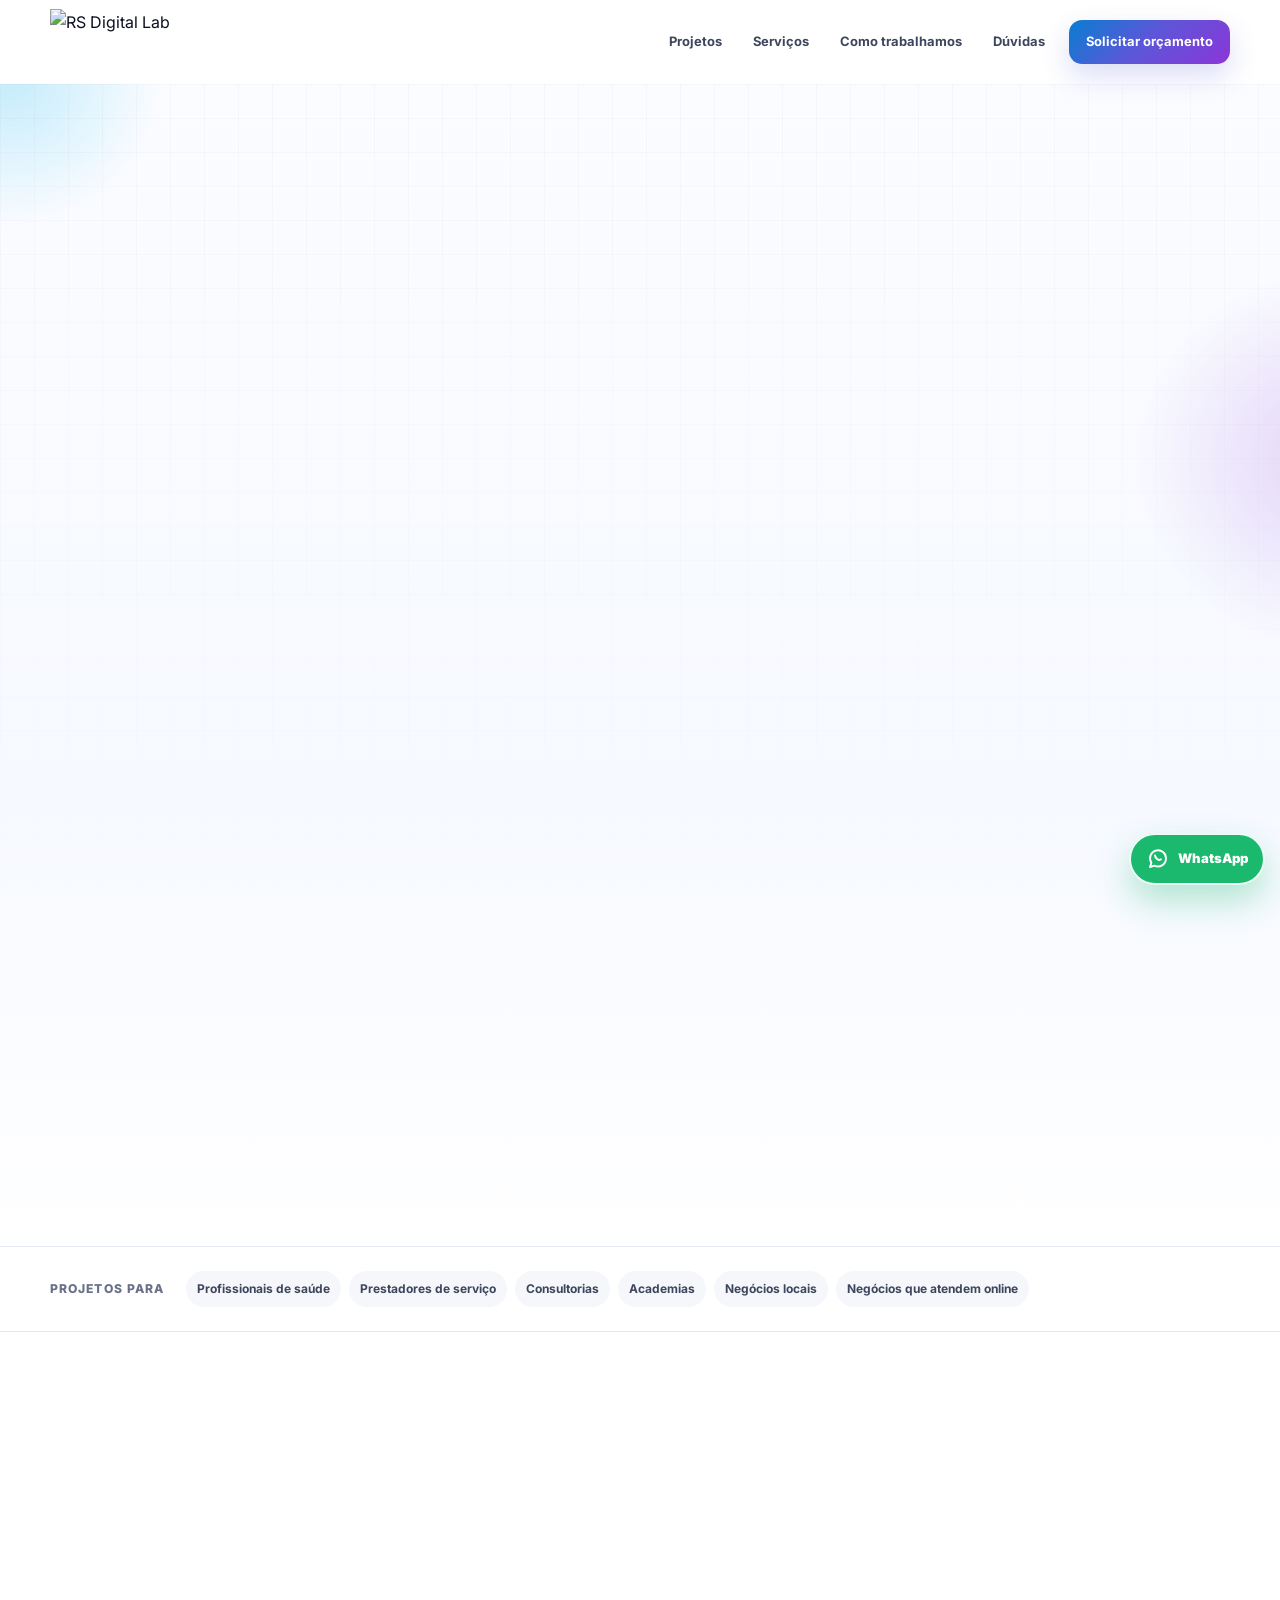
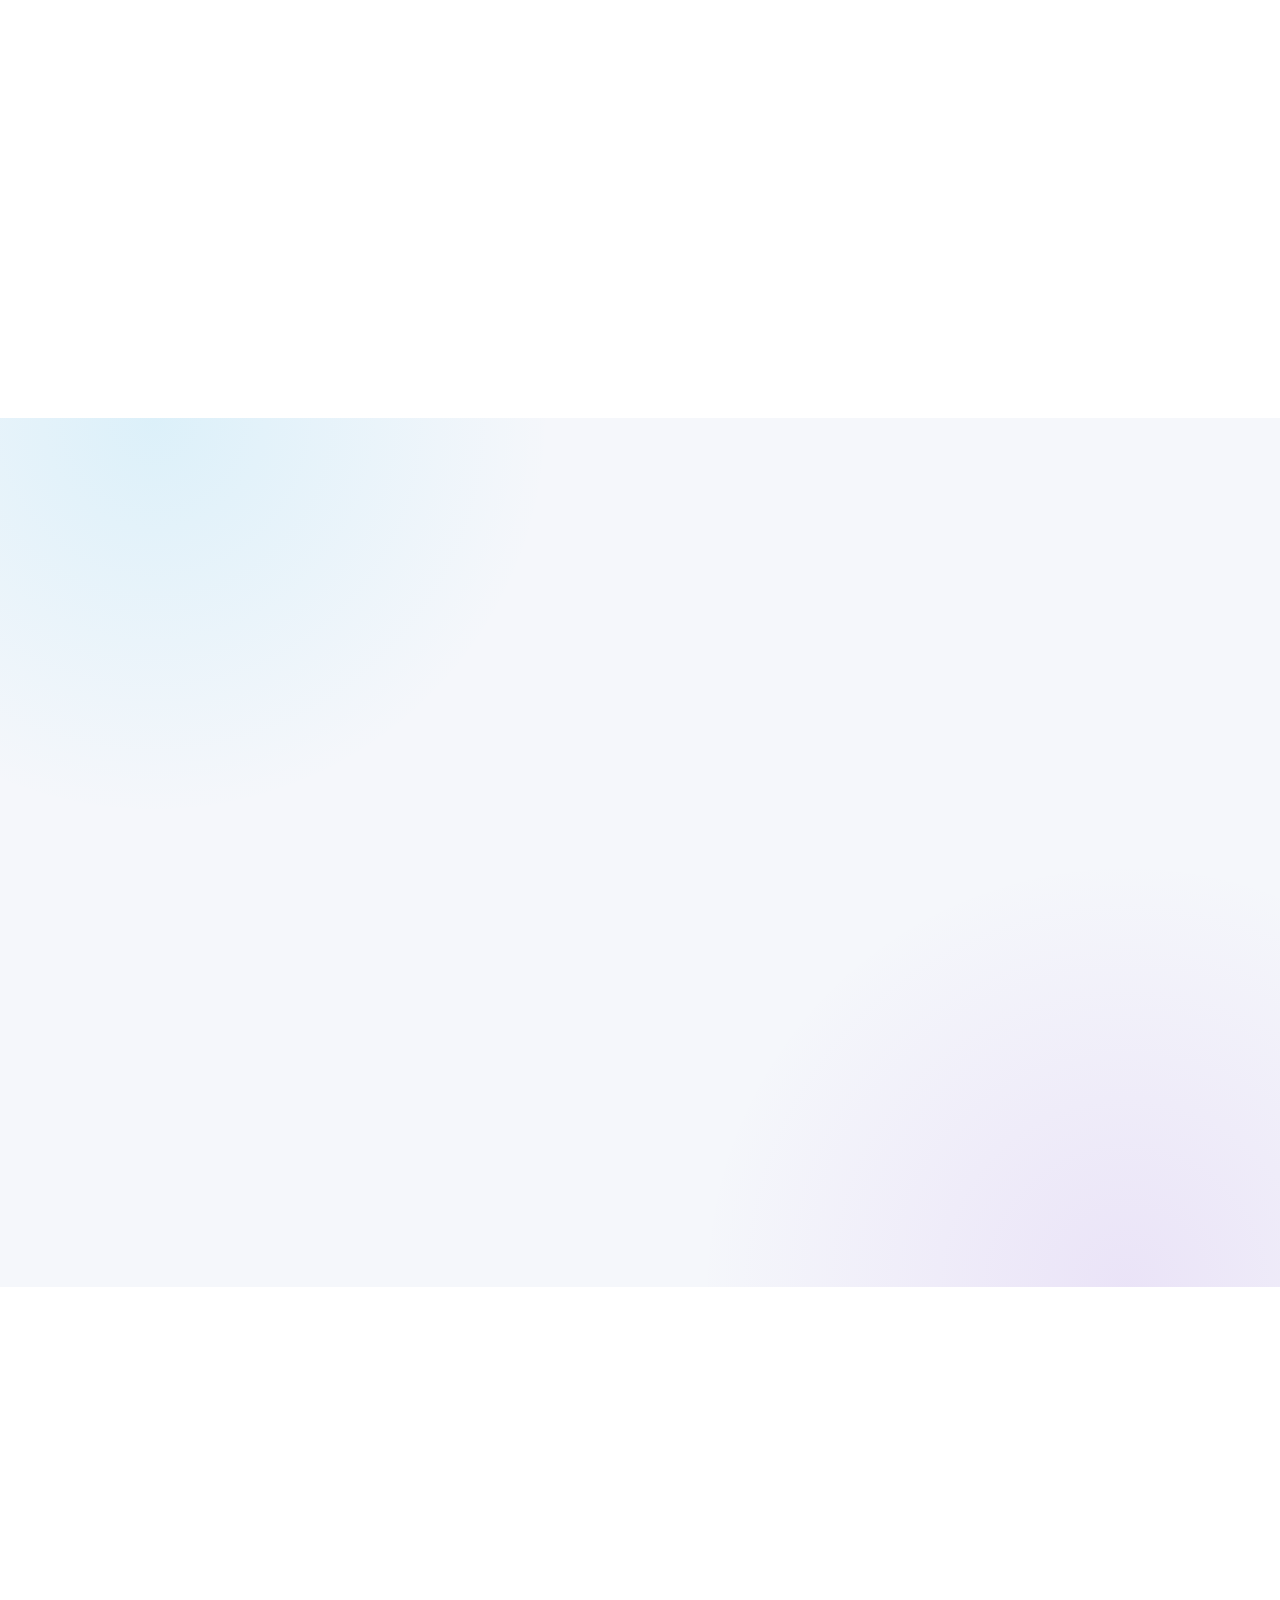
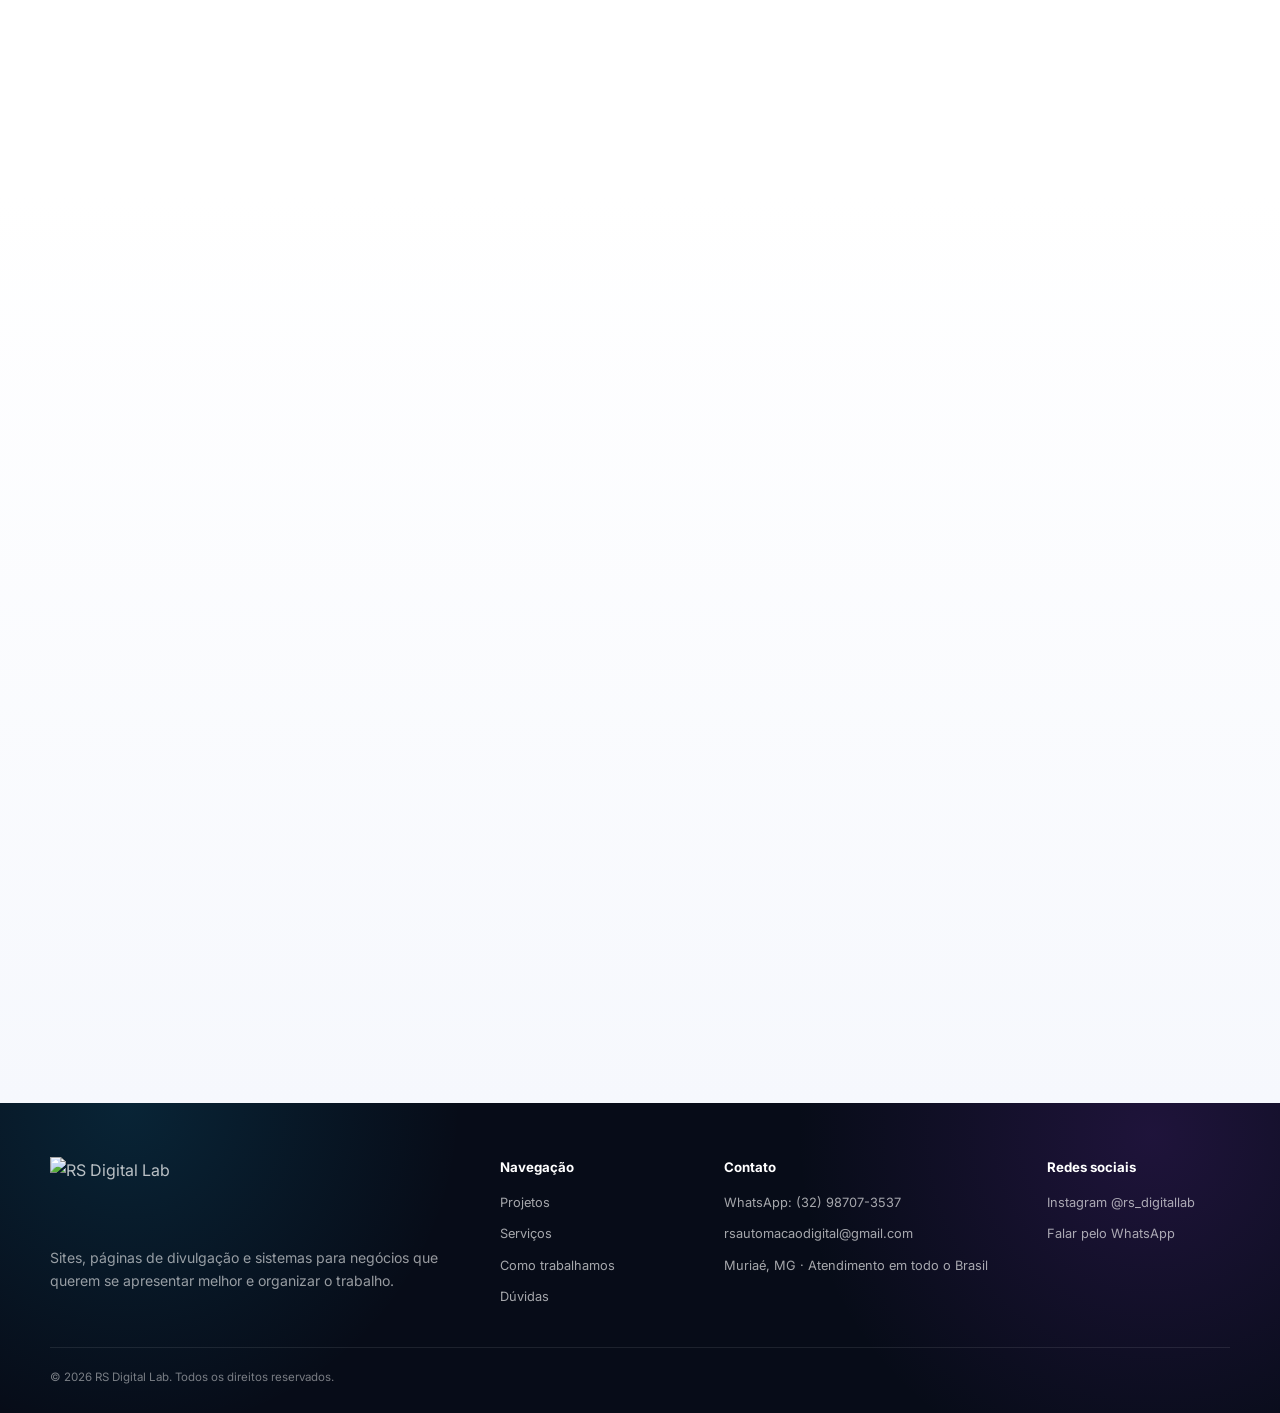
==== commit 6dce2639: "Add files via upload" ====
--- a/index.html
+++ b/index.html
@@ -1,1061 +1,693 @@
 <!doctype html>
 <html lang="pt-BR">
   <head>
-    <meta charset="utf-8" />
-    <meta name="viewport" content="width=device-width, initial-scale=1" />
-    <title>RS Automação Digital | Sites e Páginas que Vendem</title>
+    <meta charset="UTF-8" />
+    <meta name="viewport" content="width=device-width, initial-scale=1.0" />
+    <title>RS Digital Lab | Sites, páginas de divulgação e sistemas</title>
     <meta
       name="description"
-      content="Sites, páginas de venda e atendimento automático para negócios que precisam gerar contatos qualificados, transmitir confiança e vender melhor no digital."
+      content="Conheça os projetos da RS Digital Lab. Criamos sites, páginas de divulgação e sistemas fáceis de usar, que funcionam bem no celular e ajudam sua empresa a receber mais contatos."
     />
-    <meta name="theme-color" content="#fbfcff" />
-    <meta
-      property="og:title"
-      content="RS Automação Digital | Sites e Páginas que Vendem"
-    />
+    <meta name="theme-color" content="#f7f8fc" />
+    <meta name="robots" content="index, follow" />
+    <link rel="canonical" href="https://portfolio.rsautomacaodigital.cloud/" />
+
+    <meta property="og:type" content="website" />
+    <meta property="og:locale" content="pt_BR" />
+    <meta property="og:title" content="RS Digital Lab | Projetos realizados" />
     <meta
       property="og:description"
-      content="Sites com estratégia, visual profissional, botão direto para WhatsApp e atendimento automático para transformar visitantes em oportunidades reais."
+      content="Sites, páginas de divulgação e sistemas feitos para funcionar bem no celular e facilitar o contato com sua empresa."
     />
-    <meta property="og:image" content="./assets/images/og-cover.svg" />
-    <link rel="icon" href="./assets/images/favicon.png" type="image/png" />
+    <meta property="og:url" content="https://portfolio.rsautomacaodigital.cloud/" />
+    <meta property="og:image" content="assets/og-rs-digital-lab.jpg" />
+
+    <link rel="icon" type="image/png" href="assets/rs-mark-light.png" />
+    <script>document.documentElement.classList.add("js");</script>
     <link rel="preconnect" href="https://fonts.googleapis.com" />
     <link rel="preconnect" href="https://fonts.gstatic.com" crossorigin />
     <link
-      href="https://fonts.googleapis.com/css2?family=Plus+Jakarta+Sans:wght@400;500;600;700;800&family=Inter:wght@400;500;600;700;800&display=swap"
+      href="https://fonts.googleapis.com/css2?family=Inter:wght@400;500;600;700;800&family=Space+Grotesk:wght@500;600;700&display=swap"
       rel="stylesheet"
     />
-    <link rel="stylesheet" href="./assets/css/styles.css" />
+    <link rel="stylesheet" href="style.css" />
+
+    <script type="application/ld+json">
+      {
+        "@context": "https://schema.org",
+        "@type": "ProfessionalService",
+        "name": "RS Digital Lab",
+        "url": "https://portfolio.rsautomacaodigital.cloud/",
+        "image": "https://portfolio.rsautomacaodigital.cloud/assets/og-rs-digital-lab.jpg",
+        "telephone": "+55 32 98707-3537",
+        "email": "rsautomacaodigital@gmail.com",
+        "areaServed": "BR",
+        "description": "Criação de sites, páginas de divulgação e sistemas para organizar o atendimento e facilitar tarefas do dia a dia."
+      }
+    </script>
   </head>
+
   <body>
-    <header class="site-header" data-header>
+    <a class="skip-link" href="#conteudo">Ir para o conteúdo</a>
+
+    <header class="site-header" id="topo" data-header>
       <div class="container header-inner">
-        <a
-          class="brand brand--logo-only"
-          href="./"
-          aria-label="RS Automação Digital"
-        >
+        <a class="brand" href="#topo" aria-label="RS Digital Lab — início">
           <img
-            class="brand-logo-full"
-            src="./assets/images/logo-transp.png"
-            alt="RS Automação Digital"
+            src="assets/logo-rs-digital-lab-light.png"
+            alt="RS Digital Lab"
+            width="1400"
+            height="411"
           />
         </a>
 
         <button
-          class="nav-toggle"
+          class="menu-toggle"
           type="button"
           aria-label="Abrir menu"
+          aria-controls="site-nav"
           aria-expanded="false"
           data-menu-toggle
         >
-          <span></span><span></span><span></span>
+          <span></span>
+          <span></span>
+          <span></span>
         </button>
 
-        <div class="header-nav-wrap">
-          <nav class="main-nav" data-menu aria-label="Navegação principal">
-            <a href="#projetos">Projetos</a>
-            <a href="#servicos">Serviços</a>
-            <a href="#provas">Provas</a>
-            <a href="#metodo">Método</a>
-            <a href="#contato">Contato</a>
-          </nav>
-          <div class="header-tagline">
-            Sites • Páginas de venda • Atendimento automático
-          </div>
-        </div>
-
-        <a class="btn btn-primary header-cta" href="#contato"
-          >Solicitar orçamento</a
-        >
+        <nav class="site-nav" id="site-nav" aria-label="Navegação principal" data-nav>
+          <a href="#projetos">Projetos</a>
+          <a href="#servicos">Serviços</a>
+          <a href="#processo">Como trabalhamos</a>
+          <a href="#duvidas">Dúvidas</a>
+          <a class="nav-cta js-whatsapp" href="#contato" data-message="Olá! Vi os projetos da RS Digital Lab e quero conversar sobre uma ideia.">
+            Solicitar orçamento
+          </a>
+        </nav>
       </div>
     </header>
 
-    <main>
-      <section class="hero" aria-labelledby="hero-title">
-        <div class="ambient ambient-one" aria-hidden="true"></div>
-        <div class="ambient ambient-two" aria-hidden="true"></div>
-        <div class="particles" aria-hidden="true">
-          <span></span><span></span><span></span><span></span><span></span
-          ><span></span><span></span><span></span>
-        </div>
-
-        <div class="container hero-content reveal-card is-revealed">
-          <span class="pill">
-            <svg viewBox="0 0 24 24" aria-hidden="true">
-              <path d="M12 3l8 4.5v9L12 21l-8-4.5v-9L12 3z"></path>
-              <path d="M12 12l8-4.5M12 12v9M12 12L4 7.5"></path>
-            </svg>
-            Sites, páginas de venda e atendimento automático
-          </span>
-
-          <h1 id="hero-title">
-            Páginas profissionais para transformar visitantes em
-            <span>clientes</span>
-          </h1>
-          <p>
-            Criamos sites e páginas de venda com texto estratégico, visual
-            bonito no celular e botão direto para WhatsApp. Bonito é bom. Bonito
-            que gera conversa é melhor.
-          </p>
-
-          <div class="hero-actions">
-            <a class="btn btn-primary" href="#contato">
-              Quero uma página que venda
-              <svg viewBox="0 0 24 24" aria-hidden="true">
-                <path d="M5 12h14"></path>
-                <path d="M13 6l6 6-6 6"></path>
-              </svg>
+    <main id="conteudo">
+      <section class="hero section-shell" aria-labelledby="hero-title">
+        <div class="hero-glow hero-glow-blue" aria-hidden="true"></div>
+        <div class="hero-glow hero-glow-purple" aria-hidden="true"></div>
+
+        <div class="container hero-grid">
+          <div class="hero-copy reveal">
+            <div class="hero-badge">
+              <span class="pulse-dot" aria-hidden="true"></span>
+              Visual profissional, organização e tecnologia no mesmo projeto
+            </div>
+
+            <h1 id="hero-title">
+              Criamos sites e sistemas que ajudam sua empresa
+              <span>a ser entendida e lembrada.</span>
+            </h1>
+
+            <p class="hero-lead">
+              Criamos sites, páginas de divulgação e sistemas com visual profissional,
+              uso simples e botões claros para o cliente entrar em contato. Um site bonito é bom.
+              Um site bonito que traz conversas é ainda melhor.
+            </p>
+
+            <div class="hero-actions">
+              <a class="button button-primary" href="#projetos">
+                Ver projetos reais
+                <svg aria-hidden="true" viewBox="0 0 24 24"><path d="M5 12h14M13 6l6 6-6 6" /></svg>
+              </a>
+              <a
+                class="button button-ghost js-whatsapp"
+                href="#contato"
+                data-message="Olá! Vi os projetos da RS Digital Lab e quero saber o que pode ajudar meu negócio."
+              >
+                Falar sobre meu projeto
+              </a>
+            </div>
+
+            <div class="hero-trust" aria-label="Diferenciais principais">
+              <div>
+                <strong>Feito primeiro para o celular</strong>
+                <span>Organizado para telas pequenas desde o início</span>
+              </div>
+              <div>
+                <strong>Feito para o seu negócio</strong>
+                <span>Visual de acordo com o seu tipo de trabalho</span>
+              </div>
+            </div>
+          </div>
+
+          <div class="hero-visual reveal" aria-label="Exemplo visual de sites e sistemas">
+            <div class="visual-orbit visual-orbit-one" aria-hidden="true"></div>
+            <div class="visual-orbit visual-orbit-two" aria-hidden="true"></div>
+
+            <div class="showcase-window showcase-main">
+              <div class="window-bar">
+                <span></span><span></span><span></span>
+                <div class="window-address">rsdigitallab.dev/projeto</div>
+              </div>
+              <div class="showcase-content">
+                <div class="showcase-kicker">SEU NEGÓCIO NA INTERNET</div>
+                <div class="showcase-title"></div>
+                <div class="showcase-title short"></div>
+                <div class="showcase-copy"></div>
+                <div class="showcase-copy medium"></div>
+                <div class="showcase-button"></div>
+                <div class="showcase-chips">
+                  <span></span><span></span><span></span>
+                </div>
+              </div>
+            </div>
+
+            <div class="showcase-window showcase-side">
+              <div class="mini-dashboard-head">
+                <span class="mini-logo"></span>
+                <span class="mini-menu"></span>
+              </div>
+              <div class="mini-dashboard-grid">
+                <span></span><span></span><span></span><span></span>
+              </div>
+              <div class="mini-chart"><span></span></div>
+            </div>
+
+            <div class="showcase-label label-sites">
+              <svg aria-hidden="true" viewBox="0 0 24 24"><path d="M4 5h16v14H4zM4 9h16M8 7h.01M11 7h.01" /></svg>
+              Sites que vendem
+            </div>
+            <div class="showcase-label label-systems">
+              <svg aria-hidden="true" viewBox="0 0 24 24"><path d="M4 6h6v5H4zM14 6h6v5h-6zM4 15h6v3H4zM14 15h6v3h-6z" /></svg>
+              Sistemas feitos para seu negócio
+            </div>
+          </div>
+        </div>
+
+        <div class="container hero-stats reveal" aria-label="Resumo dos projetos">
+          <div class="stat-card">
+            <strong>6</strong>
+            <span>projetos em destaque</span>
+          </div>
+          <div class="stat-card">
+            <strong>5+</strong>
+            <span>tipos de negócio atendidos</span>
+          </div>
+          <div class="stat-card">
+            <strong>100%</strong>
+            <span>pensado para celular</span>
+          </div>
+          <div class="stat-card">
+            <strong>1</strong>
+            <span>caminho claro para contato</span>
+          </div>
+        </div>
+      </section>
+
+      <section class="audience-strip" aria-label="Segmentos atendidos">
+        <div class="container audience-inner">
+          <span class="audience-label">Projetos para</span>
+          <div class="audience-tags">
+            <span>Profissionais de saúde</span>
+            <span>Prestadores de serviço</span>
+            <span>Consultorias</span>
+            <span>Academias</span>
+            <span>Negócios locais</span>
+            <span>Negócios que atendem online</span>
+          </div>
+        </div>
+      </section>
+
+      <section class="section" id="projetos" aria-labelledby="projects-title">
+        <div class="container">
+          <div class="section-head reveal">
+            <div>
+              <p class="eyebrow">Projetos realizados</p>
+              <h2 id="projects-title">Cada tipo de negócio precisa de uma linguagem e de um visual próprios.</h2>
+            </div>
+            <p>
+              Não trocamos apenas a foto de um modelo pronto. Organizamos os textos,
+              as cores, as informações e os botões de contato de acordo com cada negócio.
+            </p>
+          </div>
+
+          <div class="project-filters reveal" role="group" aria-label="Filtrar projetos">
+            <button class="filter-button is-active" type="button" data-filter="all" aria-pressed="true">Todos</button>
+            <button class="filter-button" type="button" data-filter="landing" aria-pressed="false">Páginas de divulgação</button>
+            <button class="filter-button" type="button" data-filter="site" aria-pressed="false">Sites</button>
+            <button class="filter-button" type="button" data-filter="system" aria-pressed="false">Sistemas e tarefas automáticas</button>
+          </div>
+
+          <div class="projects-grid" data-project-grid>
+            <article class="project-card project-featured reveal" data-category="landing">
+              <a href="https://portfolio.rsautomacaodigital.cloud/contabilidade/" target="_blank" rel="noopener noreferrer" aria-label="Abrir projeto Contabilidade Tributária">
+                <div class="project-preview preview-tax">
+                  <div class="preview-browser">
+                    <div class="preview-top"><span></span><span></span><span></span></div>
+                    <div class="tax-layout">
+                      <div class="tax-copy">
+                        <small>PLANEJAMENTO TRIBUTÁRIO</small>
+                        <strong>Sua empresa pode estar pagando mais impostos do que deveria.</strong>
+                        <p></p><p class="short"></p>
+                        <button tabindex="-1">Pedir uma análise</button>
+                      </div>
+                      <div class="tax-visual">
+                        <span class="tax-ring ring-one"></span>
+                        <span class="tax-ring ring-two"></span>
+                        <span class="tax-symbol">%</span>
+                      </div>
+                    </div>
+                  </div>
+                </div>
+                <div class="project-body">
+                  <div class="project-meta"><span>Página de divulgação</span><span>Contabilidade</span></div>
+                  <h3>Contabilidade Tributária</h3>
+                  <p>Uma página clara e profissional, feita para transmitir confiança e facilitar o contato de novos clientes.</p>
+                  <div class="project-tags"><span>Mais contatos</span><span>WhatsApp</span><span>Celular</span></div>
+                  <span class="project-link">Ver projeto <svg aria-hidden="true" viewBox="0 0 24 24"><path d="M7 17 17 7M8 7h9v9" /></svg></span>
+                </div>
+              </a>
+            </article>
+
+            <article class="project-card reveal" data-category="site">
+              <a href="https://portfolio.rsautomacaodigital.cloud/pericia/" target="_blank" rel="noopener noreferrer" aria-label="Abrir projeto Perícia Judicial">
+                <div class="project-preview preview-forensic">
+                  <div class="preview-browser">
+                    <div class="preview-top"><span></span><span></span><span></span></div>
+                    <div class="forensic-layout">
+                      <div class="forensic-mark"><span>V</span></div>
+                      <small>CIÊNCIA • VERDADE • JUSTIÇA</small>
+                      <strong>Perícia judicial com técnica e clareza.</strong>
+                      <div class="forensic-line"></div>
+                      <div class="forensic-services"><span></span><span></span><span></span></div>
+                    </div>
+                  </div>
+                </div>
+                <div class="project-body">
+                  <div class="project-meta"><span>Site profissional</span><span>Perícia</span></div>
+                  <h3>Vanusa Alves — Perícia Judicial</h3>
+                  <p>Um site elegante e sério para explicar os serviços, a forma de trabalho e transmitir confiança.</p>
+                  <div class="project-tags"><span>Confiança</span><span>Serviços</span><span>Google</span></div>
+                  <span class="project-link">Ver projeto <svg aria-hidden="true" viewBox="0 0 24 24"><path d="M7 17 17 7M8 7h9v9" /></svg></span>
+                </div>
+              </a>
+            </article>
+
+            <article class="project-card reveal" data-category="system">
+              <a href="https://portfolio.rsautomacaodigital.cloud/nanook/" target="_blank" rel="noopener noreferrer" aria-label="Abrir projeto Nanook Fitness">
+                <div class="project-preview preview-fitness">
+                  <div class="preview-browser">
+                    <div class="preview-top"><span></span><span></span><span></span></div>
+                    <div class="fitness-layout">
+                      <div class="fitness-head"><span>N</span><small>NANOOK FITNESS</small></div>
+                      <strong>Menos planilha. Mais alunos ativos.</strong>
+                      <div class="fitness-metrics"><span>428<small>alunos</small></span><span>96%<small>em dia</small></span></div>
+                      <div class="fitness-chart"><i></i></div>
+                    </div>
+                  </div>
+                </div>
+                <div class="project-body">
+                  <div class="project-meta"><span>Sistema + página</span><span>Fitness</span></div>
+                  <h3>Nanook Fitness App</h3>
+                  <p>Uma página para apresentar um sistema completo que ajuda academias a organizar alunos e pagamentos.</p>
+                  <div class="project-tags"><span>Sistema online</span><span>Painel de controle</span><span>Apresentação</span></div>
+                  <span class="project-link">Ver projeto <svg aria-hidden="true" viewBox="0 0 24 24"><path d="M7 17 17 7M8 7h9v9" /></svg></span>
+                </div>
+              </a>
+            </article>
+
+            <article class="project-card reveal" data-category="system">
+              <a href="https://portfolio.rsautomacaodigital.cloud/rs-automacao/" target="_blank" rel="noopener noreferrer" aria-label="Abrir projeto de automação e atendimento">
+                <div class="project-preview preview-automation">
+                  <div class="preview-browser">
+                    <div class="preview-top"><span></span><span></span><span></span></div>
+                    <div class="automation-layout">
+                      <div class="automation-copy">
+                        <small>ATENDIMENTO INTELIGENTE</small>
+                        <strong>Seu WhatsApp atendendo de forma organizada.</strong>
+                        <div class="automation-lines"><span></span><span></span></div>
+                      </div>
+                      <div class="chat-phone">
+                        <div class="chat-head"><span></span></div>
+                        <p class="chat-left"></p>
+                        <p class="chat-right"></p>
+                        <p class="chat-left short"></p>
+                      </div>
+                    </div>
+                  </div>
+                </div>
+                <div class="project-body">
+                  <div class="project-meta"><span>Site + tarefas automáticas</span><span>Tecnologia</span></div>
+                  <h3>Atendimento Organizado e Automático</h3>
+                  <p>Uma página que apresenta como o WhatsApp, o atendimento automático e a organização de pessoas interessadas podem trabalhar juntos.</p>
+                  <div class="project-tags"><span>Tarefas automáticas</span><span>Atendimento organizado</span><span>WhatsApp</span></div>
+                  <span class="project-link">Ver projeto <svg aria-hidden="true" viewBox="0 0 24 24"><path d="M7 17 17 7M8 7h9v9" /></svg></span>
+                </div>
+              </a>
+            </article>
+
+            <article class="project-card reveal" data-category="site">
+              <a href="https://portfolio.rsautomacaodigital.cloud/cuidar-no-lar-humanizada/" target="_blank" rel="noopener noreferrer" aria-label="Abrir projeto Cuidar no Lar">
+                <div class="project-preview preview-care">
+                  <div class="preview-browser">
+                    <div class="preview-top"><span></span><span></span><span></span></div>
+                    <div class="care-layout">
+                      <div class="care-photo"><span></span></div>
+                      <div class="care-copy">
+                        <small>CUIDADO HUMANIZADO</small>
+                        <strong>Quando cuidar sozinho pesa, a gente entra para ajudar.</strong>
+                        <p></p><p class="short"></p>
+                        <button tabindex="-1">Conversar no WhatsApp</button>
+                      </div>
+                    </div>
+                  </div>
+                </div>
+                <div class="project-body">
+                  <div class="project-meta"><span>Site de serviço</span><span>Cuidados</span></div>
+                  <h3>Cuidar no Lar</h3>
+                  <p>Linguagem humana, visual acolhedor e apresentação simples para famílias que precisam de apoio.</p>
+                  <div class="project-tags"><span>Acolhimento</span><span>Serviços</span><span>Contato</span></div>
+                  <span class="project-link">Ver projeto <svg aria-hidden="true" viewBox="0 0 24 24"><path d="M7 17 17 7M8 7h9v9" /></svg></span>
+                </div>
+              </a>
+            </article>
+
+            <article class="project-card reveal" data-category="landing">
+              <a href="https://portfolio.rsautomacaodigital.cloud/psicologia/" target="_blank" rel="noopener noreferrer" aria-label="Abrir projeto Psicologia Online">
+                <div class="project-preview preview-psychology">
+                  <div class="preview-browser">
+                    <div class="preview-top"><span></span><span></span><span></span></div>
+                    <div class="psychology-layout">
+                      <div class="psychology-copy">
+                        <small>PSICOLOGIA ONLINE</small>
+                        <strong>Um espaço seguro para cuidar de você.</strong>
+                        <p></p><p class="short"></p>
+                        <div class="psychology-button"></div>
+                      </div>
+                      <div class="psychology-shape"><span></span></div>
+                    </div>
+                  </div>
+                </div>
+                <div class="project-body">
+                  <div class="project-meta"><span>Página de divulgação</span><span>Psicologia</span></div>
+                  <h3>Psicologia Online</h3>
+                  <p>Textos acolhedores, informações claras e um caminho simples até o primeiro contato.</p>
+                  <div class="project-tags"><span>Acolhimento</span><span>Agenda</span><span>Celular</span></div>
+                  <span class="project-link">Ver projeto <svg aria-hidden="true" viewBox="0 0 24 24"><path d="M7 17 17 7M8 7h9v9" /></svg></span>
+                </div>
+              </a>
+            </article>
+          </div>
+
+          <p class="filter-empty" data-filter-empty hidden>Nenhum projeto encontrado nesta categoria.</p>
+        </div>
+      </section>
+
+      <section class="section section-soft" id="servicos" aria-labelledby="services-title">
+        <div class="container">
+          <div class="section-head centered reveal">
+            <p class="eyebrow">O que criamos</p>
+            <h2 id="services-title">Da página de divulgação ao sistema que organiza o dia a dia.</h2>
+            <p>
+              Começamos pelo que seu negócio precisa agora e deixamos uma base pronta para crescer depois.
+            </p>
+          </div>
+
+          <div class="services-grid">
+            <article class="service-card reveal">
+              <span class="service-number">01</span>
+              <div class="service-icon">
+                <svg aria-hidden="true" viewBox="0 0 24 24"><path d="M4 5h16v14H4zM4 9h16M8 7h.01M11 7h.01M7 13h6M7 16h10" /></svg>
+              </div>
+              <h3>Páginas para divulgar e vender</h3>
+              <p>Páginas diretas para apresentar um serviço, uma promoção ou uma novidade e facilitar o contato.</p>
+              <ul><li>Texto claro e convincente</li><li>Botão de contato bem visível</li><li>Contato direto pelo WhatsApp</li></ul>
+            </article>
+
+            <article class="service-card reveal">
+              <span class="service-number">02</span>
+              <div class="service-icon">
+                <svg aria-hidden="true" viewBox="0 0 24 24"><path d="M3 6h18v12H3zM7 21h10M9 18v3M15 18v3M7 10h4M7 13h8" /></svg>
+              </div>
+              <h3>Sites profissionais</h3>
+              <p>Um site completo para apresentar sua empresa, seus serviços, seus pontos fortes e trabalhos realizados.</p>
+              <ul><li>Funciona bem no celular e no computador</li><li>Preparado para aparecer no Google</li><li>Fácil de usar</li></ul>
+            </article>
+
+            <article class="service-card service-card-highlight reveal">
+              <span class="service-number">03</span>
+              <div class="service-icon">
+                <svg aria-hidden="true" viewBox="0 0 24 24"><path d="M4 4h6v6H4zM14 4h6v6h-6zM4 14h6v6H4zM14 14h6v6h-6zM10 7h4M7 10v4M17 10v4M10 17h4" /></svg>
+              </div>
+              <h3>Sistemas e tarefas automáticas</h3>
+              <p>Soluções feitas para organizar informações, melhorar o atendimento e realizar tarefas repetidas automaticamente.</p>
+              <ul><li>Painéis e sistemas usados pela internet</li><li>Atendimento com respostas e tarefas automáticas</li><li>Ferramentas trabalhando juntas</li></ul>
+            </article>
+          </div>
+        </div>
+      </section>
+
+      <section class="section" id="processo" aria-labelledby="process-title">
+        <div class="container process-layout">
+          <div class="process-intro reveal">
+            <p class="eyebrow">Como trabalhamos</p>
+            <h2 id="process-title">Primeiro entendemos sua necessidade. Depois organizamos e criamos.</h2>
+            <p>
+              Um projeto bonito também precisa ser útil. Por isso, cada etapa une o que sua empresa precisa, o que será mostrado e como a tecnologia vai ajudar.
+            </p>
+            <a
+              class="text-link js-whatsapp"
+              href="#contato"
+              data-message="Olá! Quero entender como funciona o processo da RS Digital Lab para o meu projeto."
+            >
+              Entender como funciona
+              <svg aria-hidden="true" viewBox="0 0 24 24"><path d="M5 12h14M13 6l6 6-6 6" /></svg>
             </a>
-            <a class="btn btn-outline" href="#projetos">
-              <svg viewBox="0 0 24 24" aria-hidden="true">
-                <path d="M4 5h16v14H4z"></path>
-                <path d="M4 9h16M8 15h4"></path>
-              </svg>
-              Ver projetos reais
+          </div>
+
+          <ol class="process-steps">
+            <li class="reveal">
+              <span>01</span>
+              <div><h3>Entendimento do negócio</h3><p>Entendemos o que você vende, para quem vende, qual resultado procura e o que precisa melhorar hoje.</p></div>
+            </li>
+            <li class="reveal">
+              <span>02</span>
+              <div><h3>Organização dos textos e das informações</h3><p>Definimos a ordem dos conteúdos, os textos principais e o botão que o cliente deve usar.</p></div>
+            </li>
+            <li class="reveal">
+              <span>03</span>
+              <div><h3>Criação do visual e do projeto</h3><p>Criamos uma página bonita, rápida, fácil de usar e que funciona bem no celular e no computador.</p></div>
+            </li>
+            <li class="reveal">
+              <span>04</span>
+              <div><h3>Testes e publicação</h3><p>Revisamos o celular, o computador, os links, os formulários e os detalhes antes de entregar tudo pronto para divulgar.</p></div>
+            </li>
+          </ol>
+        </div>
+      </section>
+
+      <section class="section proof-section" aria-labelledby="proof-title">
+        <div class="container proof-card reveal">
+          <div class="proof-copy">
+            <p class="eyebrow eyebrow-light">O que realmente importa</p>
+            <h2 id="proof-title">Seu cliente não precisa admirar tecnologia. Precisa entender por que deve falar com você.</h2>
+            <p>
+              A parte técnica fica por nossa conta. Para o cliente, entregamos uma página clara, confiável e fácil de usar.
+            </p>
+            <a
+              class="button button-light js-whatsapp"
+              href="#contato"
+              data-message="Olá! Quero transformar minha ideia em um site ou sistema profissional."
+            >
+              Tirar meu projeto do papel
             </a>
           </div>
-          <p class="microcopy">
-            Diagnóstico inicial sem compromisso. Você vê uma direção clara antes
-            de fechar qualquer projeto.
-          </p>
-
-          <div class="stats-grid" aria-label="Resumo de atuação">
-            <article>
-              <strong>5</strong>
-              <span>Projetos publicados</span>
-            </article>
-            <article>
-              <strong>5</strong>
-              <span>Nichos atendidos</span>
-            </article>
-            <article>
-              <strong>100%</strong>
-              <span>Bom no celular</span>
-            </article>
-            <article>
-              <strong>Botão</strong>
-              <span>WhatsApp e novos contatos</span>
-            </article>
-          </div>
-        </div>
-
-        <a
-          class="scroll-indicator"
-          href="#problema"
-          aria-label="Ir para próxima seção"
-        >
-          <span></span>
-        </a>
-      </section>
-
-      <section
-        class="section problem-section"
-        id="problema"
-        aria-labelledby="problem-title"
-      >
-        <div class="container">
-          <div class="section-head reveal-card">
-            <span class="section-badge">O problema</span>
-            <h2 id="problem-title">
-              Seu negócio não precisa de mais uma página enfeitada
-            </h2>
+
+          <div class="proof-visual" aria-hidden="true">
+            <div class="proof-device">
+              <div class="proof-device-top"></div>
+              <div class="proof-device-content">
+                <div class="proof-logo"></div>
+                <div class="proof-line large"></div>
+                <div class="proof-line"></div>
+                <div class="proof-line short"></div>
+                <div class="proof-cta"></div>
+                <div class="proof-cards"><span></span><span></span></div>
+              </div>
+            </div>
+            <div class="proof-badge badge-fast"><strong>Rápido</strong><span>carrega sem demora</span></div>
+            <div class="proof-badge badge-clear"><strong>Claro</strong><span>fácil de entender</span></div>
+          </div>
+        </div>
+      </section>
+
+      <section class="section" id="duvidas" aria-labelledby="faq-title">
+        <div class="container faq-layout">
+          <div class="faq-intro reveal">
+            <p class="eyebrow">Dúvidas comuns</p>
+            <h2 id="faq-title">Antes de começar, vamos combinar os detalhes.</h2>
+            <p>Um bom projeto começa com uma conversa clara e decisões simples.</p>
+          </div>
+
+          <div class="faq-list">
+            <details class="faq-item reveal">
+              <summary>Vocês atendem qualquer tipo de negócio?<span aria-hidden="true"></span></summary>
+              <p>Sim. O visual e a mensagem mudam conforme o público, mas a base permanece: explicar bem, gerar confiança e facilitar o próximo passo.</p>
+            </details>
+            <details class="faq-item reveal">
+              <summary>O projeto funciona bem no celular?<span aria-hidden="true"></span></summary>
+              <p>Sim. A página é criada primeiro para o celular e depois ajustada para tablet e computador. Assim, evitamos textos, imagens e botões fora do lugar.</p>
+            </details>
+            <details class="faq-item reveal">
+              <summary>Preciso entregar todo o texto pronto?<span aria-hidden="true"></span></summary>
+              <p>Não. A RS Digital Lab ajuda a organizar o texto de apresentação, os benefícios, as dúvidas e o convite para o cliente entrar em contato.</p>
+            </details>
+            <details class="faq-item reveal">
+              <summary>Também fazem sistemas e tarefas automáticas?<span aria-hidden="true"></span></summary>
+              <p>Sim. Além de sites, criamos sistemas personalizados e tarefas automáticas para atendimento, organização de pessoas interessadas, formulários e comunicação entre ferramentas.</p>
+            </details>
+            <details class="faq-item reveal">
+              <summary>Como recebo o orçamento?<span aria-hidden="true"></span></summary>
+              <p>Depois de entender seu objetivo, o que precisa ser feito e o prazo desejado, enviamos uma proposta adequada, sem oferecer um pacote pronto que não combina com sua necessidade.</p>
+            </details>
+          </div>
+        </div>
+      </section>
+
+      <section class="section contact-section" id="contato" aria-labelledby="contact-title">
+        <div class="container contact-card reveal">
+          <div class="contact-copy">
+            <p class="eyebrow">Vamos conversar</p>
+            <h2 id="contact-title">Qual ideia você quer transformar em projeto?</h2>
             <p>
-              Precisa de uma presença digital que explique, transmita confiança
-              e leve o visitante para a próxima ação sem dar voltas.
+              Conte o básico. Ao enviar, o WhatsApp será aberto com as informações organizadas para começarmos a conversa.
             </p>
-          </div>
-
-          <div class="problem-grid">
-            <article class="problem-card reveal-card">
-              <strong>01</strong>
-              <h3>Promessa confusa</h3>
-              <p>
-                Quando o visitante não entende rápido o que você faz, ele sai.
-                Simples assim. Internet não perdoa discurso enrolado.
-              </p>
-            </article>
-            <article class="problem-card reveal-card">
-              <strong>02</strong>
-              <h3>Visual sem estratégia</h3>
-              <p>
-                Design bonito ajuda, mas sozinho não vende. A página precisa ter
-                ordem, argumentos claros, prova e um caminho fácil para o
-                contato.
-              </p>
-            </article>
-            <article class="problem-card reveal-card">
-              <strong>03</strong>
-              <h3>Atendimento perdido</h3>
-              <p>
-                Contato interessado sem direção vira conversa perdida. Por isso
-                conectamos página, WhatsApp, formulário e atendimento automático
-                quando faz sentido.
-              </p>
-            </article>
-          </div>
-        </div>
-      </section>
-
-      <section
-        class="section projects-section"
-        id="projetos"
-        aria-labelledby="projects-title"
-      >
-        <div class="section-glow" aria-hidden="true"></div>
-        <div class="container">
-          <div class="section-head reveal-card">
-            <span class="section-badge">
-              <svg viewBox="0 0 24 24" aria-hidden="true">
-                <path d="M12 3l8 4.5v9L12 21l-8-4.5v-9L12 3z"></path>
-                <path d="M12 12l8-4.5M12 12v9M12 12L4 7.5"></path>
-              </svg>
-              Portfólio real
-            </span>
-            <h2 id="projects-title">
-              Projetos desenvolvidos para <span>nichos diferentes</span>
-            </h2>
-            <p>
-              Perícia, contabilidade, fitness, cuidados e automação digital.
-              Nichos diferentes, uma regra igual: clareza, confiança e caminho
-              direto para contato.
-            </p>
-          </div>
-
-          <div class="filters reveal-card" aria-label="Filtros de projetos">
-            <button
-              class="filter-btn is-active"
-              type="button"
-              data-filter="all"
-            >
-              Todos
+
+            <div class="contact-highlights">
+              <div>
+                <svg aria-hidden="true" viewBox="0 0 24 24"><path d="m5 13 4 4L19 7" /></svg>
+                <span>Orientação inicial sem compromisso</span>
+              </div>
+              <div>
+                <svg aria-hidden="true" viewBox="0 0 24 24"><path d="m5 13 4 4L19 7" /></svg>
+                <span>Atendimento para todo o Brasil</span>
+              </div>
+              <div>
+                <svg aria-hidden="true" viewBox="0 0 24 24"><path d="m5 13 4 4L19 7" /></svg>
+                <span>Tudo combinado antes de começar</span>
+              </div>
+            </div>
+          </div>
+
+          <form class="lead-form" id="leadForm">
+            <div class="form-grid">
+              <div class="form-field">
+                <label for="nome">Seu nome</label>
+                <input id="nome" name="nome" type="text" autocomplete="name" placeholder="Como podemos te chamar?" required />
+              </div>
+              <div class="form-field">
+                <label for="whatsapp">WhatsApp</label>
+                <input id="whatsapp" name="whatsapp" type="tel" inputmode="tel" autocomplete="tel" placeholder="(00) 00000-0000" required data-phone />
+              </div>
+              <div class="form-field">
+                <label for="servico">O que você precisa?</label>
+                <select id="servico" name="servico" required>
+                  <option value="">Selecione uma opção</option>
+                  <option>Página para divulgar um serviço ou oferta</option>
+                  <option>Site profissional</option>
+                  <option>Sistema personalizado</option>
+                  <option>Atendimento com tarefas automáticas</option>
+                  <option>Melhoria de um projeto existente</option>
+                  <option>Ainda não sei</option>
+                </select>
+              </div>
+              <div class="form-field">
+                <label for="negocio">Tipo de negócio</label>
+                <input id="negocio" name="negocio" type="text" placeholder="Ex.: clínica, consultoria, loja" required />
+              </div>
+              <div class="form-field form-field-full">
+                <label for="objetivo">Principal objetivo</label>
+                <select id="objetivo" name="objetivo" required>
+                  <option value="">Selecione uma opção</option>
+                  <option>Gerar mais contatos</option>
+                  <option>Apresentar meus serviços</option>
+                  <option>Divulgar uma oferta</option>
+                  <option>Organizar o atendimento</option>
+                  <option>Fazer tarefas repetidas automaticamente</option>
+                  <option>Modernizar o visual atual</option>
+                </select>
+              </div>
+              <div class="form-field form-field-full">
+                <label for="mensagem">Conte um pouco sobre a ideia</label>
+                <textarea id="mensagem" name="mensagem" rows="4" placeholder="O que você imagina, o que já existe e qual problema quer resolver?"></textarea>
+              </div>
+            </div>
+
+            <button class="button button-primary button-full" type="submit">
+              Enviar pelo WhatsApp
+              <svg aria-hidden="true" viewBox="0 0 24 24"><path d="M5 12h14M13 6l6 6-6 6" /></svg>
             </button>
-            <button class="filter-btn" type="button" data-filter="landing">
-              Páginas de venda
-            </button>
-            <button class="filter-btn" type="button" data-filter="site">
-              Sites
-            </button>
-            <button class="filter-btn" type="button" data-filter="automacao">
-              Atendimento automático
-            </button>
-            <button class="filter-btn" type="button" data-filter="servicos">
-              Serviços
-            </button>
-            <button class="filter-btn" type="button" data-filter="saude">
-              Saúde
-            </button>
-          </div>
-
-          <div class="projects-grid" aria-live="polite">
-            <article
-              class="project-card reveal-card"
-              data-category="landing servicos"
-            >
-              <a
-                class="project-link"
-                href="./contabilidade/"
-                aria-label="Abrir projeto Contabilidade Tributária"
-              >
-                <div class="project-media media-blue has-image">
-                  <img
-                    class="project-thumb"
-                    src="./assets/images/projects/contabilidad.png"
-                    alt="Miniatura da landing page de Contabilidade Tributária"
-                  />
-                  <span class="result-badge">
-                    <svg viewBox="0 0 24 24" aria-hidden="true">
-                      <path d="M4 19V5M4 19h16M8 16v-5M12 16V8M16 16v-8"></path>
-                    </svg>
-                    Captação consultiva
-                  </span>
-                  <span class="hover-pill">
-                    <svg viewBox="0 0 24 24" aria-hidden="true">
-                      <path
-                        d="M14 3h7v7M10 14L21 3M21 14v5a2 2 0 0 1-2 2H5a2 2 0 0 1-2-2V5a2 2 0 0 1 2-2h5"
-                      ></path>
-                    </svg>
-                    Ver projeto
-                  </span>
-                </div>
-
-                <div class="project-body">
-                  <small>Página de venda</small>
-                  <h3>Contabilidade Tributária</h3>
-                  <p>
-                    Página comercial para contador tributarista, com autoridade,
-                    oferta clara e botão direto para falar com especialista.
-                  </p>
-                  <div class="tags">
-                    <span>Autoridade</span><span>Botão WhatsApp</span
-                    ><span>Serviços</span><span>Bom no celular</span>
-                  </div>
-                  <span class="card-arrow" aria-hidden="true">↗</span>
-                </div>
-              </a>
-            </article>
-
-            <article
-              class="project-card reveal-card"
-              data-category="site servicos"
-            >
-              <a
-                class="project-link"
-                href="./pericia/"
-                aria-label="Abrir projeto Perícia Judicial"
-              >
-                <div class="project-media media-gold has-image">
-                  <img
-                    class="project-thumb"
-                    src="./assets/images/projects/pericia.png"
-                    alt="Miniatura da landing page de Perícia Judicial"
-                  />
-                  <span class="result-badge">Credibilidade visual</span>
-                  <span class="hover-pill">
-                    <svg viewBox="0 0 24 24" aria-hidden="true">
-                      <path
-                        d="M14 3h7v7M10 14L21 3M21 14v5a2 2 0 0 1-2 2H5a2 2 0 0 1-2-2V5a2 2 0 0 1 2-2h5"
-                      ></path>
-                    </svg>
-                    Ver projeto
-                  </span>
-                </div>
-
-                <div class="project-body">
-                  <small>Site de Serviço</small>
-                  <h3>Perícia Judicial</h3>
-                  <p>
-                    Presença digital para especialista, destacando formação,
-                    atuação, diferenciais e caminhos de contato com mais
-                    confiança.
-                  </p>
-                  <div class="tags">
-                    <span>Confiança</span><span>Currículo</span
-                    ><span>Preparado para Google</span><span>Contato</span>
-                  </div>
-                  <span class="card-arrow" aria-hidden="true">↗</span>
-                </div>
-              </a>
-            </article>
-
-            <article
-              class="project-card reveal-card"
-              data-category="landing saude"
-            >
-              <a
-                class="project-link"
-                href="./nanook/"
-                aria-label="Abrir projeto Nanook Fitness"
-              >
-                <div class="project-media media-dark has-image">
-                  <img
-                    class="project-thumb"
-                    src="./assets/images/projects/nanook.png"
-                    alt="Miniatura da landing page de Nanook Fitness"
-                  />
-                  <span class="result-badge">Visual escuro premium</span>
-                  <span class="hover-pill">
-                    <svg viewBox="0 0 24 24" aria-hidden="true">
-                      <path
-                        d="M14 3h7v7M10 14L21 3M21 14v5a2 2 0 0 1-2 2H5a2 2 0 0 1-2-2V5a2 2 0 0 1 2-2h5"
-                      ></path>
-                    </svg>
-                    Ver projeto
-                  </span>
-                </div>
-
-                <div class="project-body">
-                  <small>Saúde e Fitness</small>
-                  <h3>Nanook Fitness</h3>
-                  <p>
-                    Página moderna para aplicativo fitness, com visual forte,
-                    leitura rápida e foco em ação pelo celular.
-                  </p>
-                  <div class="tags">
-                    <span>App</span><span>Visual escuro</span
-                    ><span>Celular</span><span>Contato</span>
-                  </div>
-                  <span class="card-arrow" aria-hidden="true">↗</span>
-                </div>
-              </a>
-            </article>
-
-            <article
-              class="project-card reveal-card"
-              data-category="automacao site"
-            >
-              <a
-                class="project-link"
-                href="./rs-automacao/"
-                aria-label="Abrir projeto RS Automação Digital"
-              >
-                <div class="project-media media-rs has-image">
-                  <img
-                    class="project-thumb"
-                    src="./assets/images/projects/rsautomacao.png"
-                    alt="Miniatura da landing page da RS Automação Digital"
-                  />
-                  <span class="result-badge"
-                    >Atendimento comercial automático</span
-                  >
-                  <span class="hover-pill">
-                    <svg viewBox="0 0 24 24" aria-hidden="true">
-                      <path
-                        d="M14 3h7v7M10 14L21 3M21 14v5a2 2 0 0 1-2 2H5a2 2 0 0 1-2-2V5a2 2 0 0 1 2-2h5"
-                      ></path>
-                    </svg>
-                    Ver projeto
-                  </span>
-                </div>
-
-                <div class="project-body">
-                  <small>Site + atendimento automático</small>
-                  <h3>RS Automação Digital</h3>
-                  <p>
-                    Vitrine comercial da agência, conectando criação de sites,
-                    páginas de venda, atendimento automático, inteligência
-                    artificial e organização comercial.
-                  </p>
-                  <div class="tags">
-                    <span>Site</span><span>Atendimento organizado</span
-                    ><span>Etapas conectadas</span
-                    ><span>Inteligência artificial</span>
-                  </div>
-                  <span class="card-arrow" aria-hidden="true">↗</span>
-                </div>
-              </a>
-            </article>
-
-            <article
-              class="project-card reveal-card"
-              data-category="saude landing servicos"
-            >
-              <a
-                class="project-link"
-                href="./cuidar-no-lar-humanizada/"
-                aria-label="Abrir projeto Cuidar no Lar"
-              >
-                <div class="project-media media-green has-image">
-                  <img
-                    class="project-thumb"
-                    src="./assets/images/projects/cuidanolar.png"
-                    alt="Miniatura da landing page de Cuidar no Lar"
-                  />
-                  <span class="result-badge">Cuidados Sociais Humanizado</span>
-                  <span class="hover-pill">
-                    <svg viewBox="0 0 24 24" aria-hidden="true">
-                      <path
-                        d="M14 3h7v7M10 14L21 3M21 14v5a2 2 0 0 1-2 2H5a2 2 0 0 1-2-2V5a2 2 0 0 1 2-2h5"
-                      ></path>
-                    </svg>
-                    Ver projeto
-                  </span>
-                </div>
-
-                <div class="project-body">
-                  <small>Saúde + Cuidados</small>
-                  <h3>Cuidar no Lar</h3>
-                  <p>
-                    Página de apresentação para agência de cuidados sociais, com
-                    foco em humanização, clareza de serviço e contato fácil.
-                  </p>
-                  <div class="tags">
-                    <span>Site</span><span>Atendimento humanizado</span
-                    ><span>Home Care</span><span>Saúde</span>
-                  </div>
-                  <span class="card-arrow" aria-hidden="true">↗</span>
-                </div>
-              </a>
-            </article>
-
-            <article
-              class="project-card reveal-card"
-              data-category="landing psicologia"
-            >
-              <a
-                class="project-link"
-                href="./psicologia/"
-                aria-label="Abrir projeto Psicologia Online"
-              >
-                <div class="project-media media-wood has-image">
-                  <img
-                    class="project-thumb"
-                    src="./assets/images/projects/psicologia.png"
-                    alt="Miniatura da landing page de Psicologia Online"
-                  />
-                  <span class="result-badge">Conexão emocional</span>
-                  <span class="hover-pill">
-                    <svg viewBox="0 0 24 24" aria-hidden="true">
-                      <path
-                        d="M14 3h7v7M10 14L21 3M21 14v5a2 2 0 0 1-2 2H5a2 2 0 0 1-2-2V5a2 2 0 0 1 2-2h5"
-                      ></path>
-                    </svg>
-                    Ver projeto
-                  </span>
-                </div>
-
-                <div class="project-body">
-                  <small>Página de Psicologia</small>
-                  <h3>Psicologia Online</h3>
-                  <p>
-                    Página para psicólogo com linguagem acolhedora, agenda clara
-                    e destaque para atendimento online.
-                  </p>
-                  <div class="tags">
-                    <span>Empatia</span><span>Agenda</span
-                    ><span>Atendimento online</span><span>Bem-estar</span>
-                  </div>
-                  <span class="card-arrow" aria-hidden="true">↗</span>
-                </div>
-              </a>
-            </article>
-
-            <article
-              class="project-card reveal-card"
-              data-category="landing site automacao servicos saude"
-            >
-              <a
-                class="project-link"
-                href="#contato"
-                aria-label="Solicitar atendimento"
-              >
-                <div class="project-media media-total has-image cta-media">
-                  <div class="project-next-visual">
-                    <img
-                      class="project-thumb"
-                      src="./assets/images/projects/extra.png"
-                      alt="Solicitar atendimento"
-                    />
-                    <!-- <strong>Seu projeto pode ser o próximo</strong>
-                    <small
-                      >Vamos transformar sua ideia em uma página
-                      profissional.</small
-                    > -->
-                  </div>
-                  <span class="result-badge">Novo case em construção</span>
-                  <span class="hover-pill">
-                    <svg viewBox="0 0 24 24" aria-hidden="true">
-                      <path
-                        d="M14 3h7v7M10 14L21 3M21 14v5a2 2 0 0 1-2 2H5a2 2 0 0 1-2-2V5a2 2 0 0 1 2-2h5"
-                      ></path>
-                    </svg>
-                    Ver projeto
-                  </span>
-                </div>
-
-                <div class="project-body">
-                  <small>Novo projeto</small>
-                  <h3>Seu projeto merece destaque</h3>
-                  <p>
-                    Transformamos ideias em soluções digitais modernas, rápidas
-                    e voltadas para resultados reais.
-                  </p>
-                  <div class="tags">
-                    <span>Estratégia</span><span>Visual profissional</span
-                    ><span>WhatsApp</span><span>Pronto para divulgar</span>
-                  </div>
-                  <span class="card-arrow" aria-hidden="true">↗</span>
-                </div>
-              </a>
-            </article>
-          </div>
-
-          <div class="empty-state" data-empty-state>
-            Nenhum projeto encontrado nessa categoria.
-          </div>
-        </div>
-      </section>
-
-      <section
-        class="section services-section"
-        id="servicos"
-        aria-labelledby="services-title"
-      >
-        <div class="container">
-          <div class="section-head reveal-card">
-            <span class="section-badge">
-              <svg viewBox="0 0 24 24" aria-hidden="true">
-                <path d="M13 2L3 14h8l-1 8 10-12h-8l1-8z"></path>
-              </svg>
-              O que fazemos
-            </span>
-            <h2 id="services-title">
-              Site profissional com estratégia, visual bonito e caminho claro
-              para venda
-            </h2>
-            <p>
-              Atendemos diferentes nichos, mas a página nunca nasce genérica.
-              Cada projeto recebe linguagem, estrutura e botão de contato
-              alinhados ao serviço.
-            </p>
-          </div>
-
-          <div class="services-grid">
-            <article class="service-card reveal-card">
-              <span class="service-icon icon-blue">
-                <svg viewBox="0 0 24 24" aria-hidden="true">
-                  <path d="M4 5h16v14H4z"></path>
-                  <path d="M4 9h16M8 15h4"></path>
-                </svg>
-              </span>
-              <h3>Páginas de venda</h3>
-              <p>
-                Páginas de venda com mensagem clara, benefícios, prova do
-                trabalho e caminho pensado para gerar contato.
-              </p>
-            </article>
-
-            <article class="service-card reveal-card">
-              <span class="service-icon icon-amber">
-                <svg viewBox="0 0 24 24" aria-hidden="true">
-                  <path d="M3 21h18M5 21V7l7-4 7 4v14M9 21v-8h6v8"></path>
-                </svg>
-              </span>
-              <h3>Sites de apresentação</h3>
-              <p>
-                Site profissional para apresentar serviços, história,
-                diferenciais, contatos e autoridade com aparência de empresa
-                séria.
-              </p>
-            </article>
-
-            <article class="service-card reveal-card">
-              <span class="service-icon icon-purple">
-                <svg viewBox="0 0 24 24" aria-hidden="true">
-                  <path
-                    d="M4 7h6M14 7h6M10 7a2 2 0 1 0 4 0 2 2 0 0 0-4 0zM4 17h10M18 17h2M14 17a2 2 0 1 0 4 0 2 2 0 0 0-4 0z"
-                  ></path>
-                </svg>
-              </span>
-              <h3>Atendimento automático</h3>
-              <p>
-                Organização do atendimento com WhatsApp, formulários, planilhas
-                e inteligência artificial para reduzir retrabalho e cuidar
-                melhor dos contatos recebidos.
-              </p>
-            </article>
-
-            <article class="service-card reveal-card">
-              <span class="service-icon icon-green">
-                <svg viewBox="0 0 24 24" aria-hidden="true">
-                  <path d="M6 2l1 4h10l1-4M5 6h14l-1.5 15h-11L5 6z"></path>
-                </svg>
-              </span>
-              <h3>Loja virtual</h3>
-              <p>
-                Loja virtual com catálogo, carrinho e visual claro para
-                facilitar a compra sem deixar o cliente caçando botão.
-              </p>
-            </article>
-
-            <article class="service-card reveal-card">
-              <span class="service-icon icon-rose">
-                <svg viewBox="0 0 24 24" aria-hidden="true">
-                  <path d="M4 6h16M4 12h10M4 18h7"></path>
-                  <path d="M17 14l3 3-3 3"></path>
-                </svg>
-              </span>
-              <h3>Experiência simples para o cliente</h3>
-              <p>
-                Telas limpas, coerentes e fáceis de navegar. Cliente perdido não
-                compra; no máximo fecha a aba com rancor.
-              </p>
-            </article>
-
-            <article class="service-card reveal-card">
-              <span class="service-icon icon-cyan">
-                <svg viewBox="0 0 24 24" aria-hidden="true">
-                  <path d="M4 19V5M4 19h16M8 16l3-4 3 2 4-7"></path>
-                </svg>
-              </span>
-              <h3>Site rápido e preparado para Google</h3>
-              <p>
-                Código leve, boa organização interna e cuidados básicos para o
-                site carregar bem e não nascer cansado.
-              </p>
-            </article>
-          </div>
-        </div>
-      </section>
-
-      <section
-        class="section proof-section"
-        id="provas"
-        aria-labelledby="proof-title"
-      >
-        <div class="container">
-          <div class="section-head reveal-card">
-            <span class="section-badge">Prova de entrega</span>
-            <h2 id="proof-title">
-              Projeto publicado é melhor que promessa bonita.
-            </h2>
-            <p>
-              Aqui a prova não é frase pronta nem número inventado. É página no
-              ar, nichos diferentes atendidos e estrutura pensada para
-              transformar visita em contato.
-            </p>
-          </div>
-
-          <div class="proof-showcase reveal-card">
-            <div class="proof-main">
-              <span class="proof-kicker">O que dá confiança?</span>
-              <h3>Entrega visível, navegável e pronta para divulgar.</h3>
-              <p>
-                Antes de falar em resultado, a base precisa existir: página
-                funcionando, texto claro, visual profissional e botão de contato
-                bem posicionado. O básico bem feito ainda vence muita firula.
-              </p>
-
-              <div class="proof-stats" aria-label="Resumo das provas de entrega">
-                <div>
-                  <strong>5+</strong>
-                  <span>nichos publicados</span>
-                </div>
-                <div>
-                  <strong>100%</strong>
-                  <span>pensado para celular</span>
-                </div>
-                <div>
-                  <strong>1</strong>
-                  <span>caminho claro para contato</span>
-                </div>
-              </div>
-
-              <div class="proof-actions">
-                <a class="proof-primary" href="#projetos">Ver projetos publicados</a>
-                <a class="proof-secondary" href="#contato">Quero meu projeto</a>
-              </div>
-            </div>
-
-            <div class="proof-checklist" aria-label="Critérios de entrega">
-              <article class="proof-item">
-                <span>01</span>
-                <div>
-                  <h4>Páginas reais, clicáveis e no ar</h4>
-                  <p>
-                    Nada de imagem bonita parada. O visitante consegue navegar,
-                    entender a oferta e chamar pelo canal certo.
-                  </p>
-                </div>
-              </article>
-
-              <article class="proof-item">
-                <span>02</span>
-                <div>
-                  <h4>Visual adaptado ao nicho</h4>
-                  <p>
-                    Jurídico pede confiança. Fitness pede energia. Saúde pede
-                    cuidado. Cada projeto fala com o público certo.
-                  </p>
-                </div>
-              </article>
-
-              <article class="proof-item">
-                <span>03</span>
-                <div>
-                  <h4>Texto claro para cliente leigo</h4>
-                  <p>
-                    Sem sopa de siglas. A pessoa entende o serviço, os próximos
-                    passos e por que vale entrar em contato.
-                  </p>
-                </div>
-              </article>
-
-              <article class="proof-item">
-                <span>04</span>
-                <div>
-                  <h4>Pronto para redes, WhatsApp e anúncios</h4>
-                  <p>
-                    A página já nasce com estrutura para divulgação, captação de
-                    interessados e melhorias futuras com dados reais.
-                  </p>
-                </div>
-              </article>
-            </div>
-          </div>
-        </div>
-      </section>
-
-      <section
-        class="section method-section"
-        id="metodo"
-        aria-labelledby="method-title"
-      >
-        <div class="container method-grid">
-          <div class="section-head section-head-left reveal-card">
-            <span class="section-badge">Processo</span>
-            <h2 id="method-title">Como tiramos a ideia do papel</h2>
-            <p>
-              Sem mil reuniões para decidir a cor do botão. Primeiro entendemos
-              o negócio, depois montamos a narrativa, o visual e a publicação.
-            </p>
-          </div>
-
-          <div class="timeline">
-            <article class="timeline-item reveal-card">
-              <strong>01</strong>
-              <div>
-                <h3>Diagnóstico comercial</h3>
-                <p>
-                  Entendemos serviço, público, objeções, diferenciais e objetivo
-                  da página.
-                </p>
-              </div>
-            </article>
-            <article class="timeline-item reveal-card">
-              <strong>02</strong>
-              <div>
-                <h3>Estrutura da página</h3>
-                <p>
-                  Organizamos frase principal, seções, provas, benefícios, botão
-                  de contato e caminho para conversa.
-                </p>
-              </div>
-            </article>
-            <article class="timeline-item reveal-card">
-              <strong>03</strong>
-              <div>
-                <h3>Design e desenvolvimento</h3>
-                <p>
-                  Criamos o visual, desenvolvemos a página e ajustamos tudo para
-                  funcionar bem no celular.
-                </p>
-              </div>
-            </article>
-            <article class="timeline-item reveal-card">
-              <strong>04</strong>
-              <div>
-                <h3>Publicação e orientação</h3>
-                <p>
-                  Publicamos o projeto e entregamos pronto para divulgar em
-                  anúncios, redes sociais ou WhatsApp.
-                </p>
-              </div>
-            </article>
-          </div>
-        </div>
-      </section>
-
-      <section class="section offer-section" aria-labelledby="offer-title">
-        <div class="container">
-          <div class="offer-box reveal-card">
-            <div>
-              <span class="section-badge">O que você recebe</span>
-              <h2 id="offer-title">
-                Uma página pronta para divulgar, medir e melhorar
-              </h2>
-              <p>
-                O objetivo não é só “ter um site”. É ter uma estrutura comercial
-                que ajude sua empresa a ser entendida e chamada.
-              </p>
-            </div>
-            <div class="offer-grid">
-              <article>
-                <strong>01</strong><span>Roteiro comercial da página</span>
-              </article>
-              <article>
-                <strong>02</strong><span>Design bonito no celular</span>
-              </article>
-              <article>
-                <strong>03</strong
-                ><span>Botão para WhatsApp ou formulário</span>
-              </article>
-              <article>
-                <strong>04</strong><span>Publicação e ajustes finais</span>
-              </article>
-            </div>
-          </div>
-        </div>
-      </section>
-
-      <section class="section faq-section" aria-labelledby="faq-title">
-        <div class="container">
-          <div class="section-head reveal-card">
-            <span class="section-badge">Dúvidas comuns</span>
-            <h2 id="faq-title">Perguntas que evitam surpresa depois</h2>
-            <p>
-              Projeto bom começa alinhado. Nada de fechar no escuro e descobrir
-              depois que faltava metade.
-            </p>
-          </div>
-
-          <div class="faq-grid">
-            <details class="faq-item reveal-card" open>
-              <summary>Serve para qualquer nicho?</summary>
-              <p>
-                Sim, desde que exista uma oferta clara. O visual muda conforme o
-                nicho, mas a lógica é a mesma: explicar, gerar confiança e levar
-                para o contato.
-              </p>
-            </details>
-            <details class="faq-item reveal-card">
-              <summary>A página já vem pronta para WhatsApp?</summary>
-              <p>
-                Sim. O botão de contato pode abrir uma conversa com mensagem
-                pronta, facilitando o primeiro contato e reduzindo atrito para o
-                cliente.
-              </p>
-            </details>
-            <details class="faq-item reveal-card">
-              <summary>Vocês também fazem automação?</summary>
-              <p>
-                Sim. Quando o negócio precisa, conectamos formulários, WhatsApp,
-                planilhas e etapas automáticas para organizar o atendimento.
-              </p>
-            </details>
-            <details class="faq-item reveal-card">
-              <summary>Tenho que saber exatamente o que escrever?</summary>
-              <p>
-                Não. A ideia é justamente transformar seu serviço em uma página
-                clara, com linguagem comercial e estrutura organizada.
-              </p>
-            </details>
-          </div>
-        </div>
-      </section>
-
-      <section
-        class="section cta-section"
-        id="contato"
-        aria-labelledby="cta-title"
-      >
-        <div class="container">
-          <div class="cta-box reveal-card">
-            <div class="particles particles-inside" aria-hidden="true">
-              <span></span><span></span><span></span><span></span>
-            </div>
-            <span class="pill">Projeto novo no radar?</span>
-            <h2 id="cta-title">
-              Sua empresa precisa de uma página que venda, não só enfeite
-            </h2>
-            <p>
-              Conte o que você vende, para quem vende e qual ação espera do
-              visitante. A gente transforma isso em uma presença digital bonita,
-              clara e pronta para gerar conversa.
-            </p>
-            <div class="hero-actions">
-              <a
-                class="btn btn-primary"
-                href="https://wa.me/5532987073537?text=Ol%C3%A1%2C%20quero%20criar%20uma%20p%C3%A1gina%20profissional%20para%20minha%20empresa."
-                target="_blank"
-                rel="noopener"
-                >Sim, quero começar agora</a
-              >
-              <a class="btn btn-outline" href="#projetos"
-                >Ver portfólio completo</a
-              >
-            </div>
-            <p class="microcopy">
-              Sem empurrar pacote pronto. Primeiro entendemos o projeto, depois
-              indicamos o melhor caminho.
-            </p>
-          </div>
+            <p class="form-note">Nenhum dado é armazenado nesta página. O envio acontece diretamente pelo WhatsApp.</p>
+          </form>
         </div>
       </section>
     </main>
 
-    <footer class="footer">
-      <div class="container footer-card">
-        <div class="footer-about">
-          <a
-            class="footer-logo-link"
-            href="./"
-            aria-label="RS Automação Digital"
-          >
-            <img
-              class="footer-logo"
-              src="./assets/images/logo-transp.png"
-              alt="RS Automação Digital"
-            />
+    <footer class="site-footer">
+      <div class="container footer-main">
+        <div class="footer-brand-area">
+          <a href="#topo" aria-label="RS Digital Lab — voltar ao topo">
+            <img src="assets/logo-rs-digital-lab-dark.png" alt="RS Digital Lab" width="1400" height="377" />
           </a>
-          <p>
-            Sites, páginas de venda e atendimento automático para negócios que
-            precisam ser encontrados e chamados.
-          </p>
-        </div>
-
-        <div class="footer-contact">
-          <strong>Contato direto</strong>
-          <a
-            class="footer-contact-link"
-            href="https://wa.me/5532987073537?text=Ol%C3%A1%2C%20quero%20criar%20uma%20p%C3%A1gina%20profissional%20para%20minha%20empresa."
-            target="_blank"
-            rel="noopener"
-          >
-            <svg viewBox="0 0 24 24" aria-hidden="true">
-              <path d="M4 5a2 2 0 0 1 2-2h3l2 5-2 1a11 11 0 0 0 6 6l1-2 5 2v3a2 2 0 0 1-2 2A16 16 0 0 1 4 5z"></path>
-            </svg>
-            <span>
-              <small>WhatsApp / telefone</small>
-              <b>(32) 98707-3537</b>
-            </span>
-          </a>
-          <a
-            class="footer-contact-link"
-            href="mailto:rsautomacaodigital@gmail.com"
-          >
-            <svg viewBox="0 0 24 24" aria-hidden="true">
-              <path d="M4 6h16v12H4z"></path>
-              <path d="m4 7 8 6 8-6"></path>
-            </svg>
-            <span>
-              <small>E-mail</small>
-              <b>rsautomacaodigital@gmail.com</b>
-            </span>
-          </a>
-        </div>
-
-        <div class="footer-social">
+          <p>Sites, páginas de divulgação e sistemas para negócios que querem se apresentar melhor e organizar o trabalho.</p>
+        </div>
+
+        <div class="footer-column">
+          <strong>Navegação</strong>
+          <a href="#projetos">Projetos</a>
+          <a href="#servicos">Serviços</a>
+          <a href="#processo">Como trabalhamos</a>
+          <a href="#duvidas">Dúvidas</a>
+        </div>
+
+        <div class="footer-column">
+          <strong>Contato</strong>
+          <a class="js-whatsapp" href="#contato" data-message="Olá! Quero falar com a RS Digital Lab.">WhatsApp: (32) 98707-3537</a>
+          <a href="mailto:rsautomacaodigital@gmail.com">rsautomacaodigital@gmail.com</a>
+          <span>Muriaé, MG · Atendimento em todo o Brasil</span>
+        </div>
+
+        <div class="footer-column">
           <strong>Redes sociais</strong>
-          <p>Bastidores, projetos e dicas práticas.</p>
-          <div class="social-links" aria-label="Redes sociais">
-            <a href="#" aria-label="Instagram da RS Automação Digital">
-              <svg viewBox="0 0 24 24" aria-hidden="true">
-                <path d="M4 8a4 4 0 0 1 4-4h8a4 4 0 0 1 4 4v8a4 4 0 0 1-4 4H8a4 4 0 0 1-4-4z"></path>
-                <path d="M9 12a3 3 0 1 0 6 0 3 3 0 0 0-6 0"></path>
-                <path d="M16.5 7.5v.01"></path>
-              </svg>
-              <!-- <span>Instagram</span> -->
-            </a>
-            <a href="#" aria-label="Facebook da RS Automação Digital">
-              <svg viewBox="0 0 24 24" aria-hidden="true">
-                <path d="M7 10v4h3v7h4v-7h3l1-4h-4V8a1 1 0 0 1 1-1h3V3h-3a5 5 0 0 0-5 5v2z"></path>
-              </svg>
-              <!-- <span>Facebook</span> -->
-            </a>
-            <a href="#" aria-label="LinkedIn da RS Automação Digital">
-              <svg viewBox="0 0 24 24" aria-hidden="true">
-                <path d="M8 11v7"></path>
-                <path d="M8 7v.01"></path>
-                <path d="M12 18v-7"></path>
-                <path d="M16 18v-4a3 3 0 0 0-6 0"></path>
-                <path d="M3 4h18v16H3z"></path>
-              </svg>
-              <!-- <span>LinkedIn</span> -->
-            </a>
-          </div>
-          <a
-            class="btn btn-primary footer-whatsapp"
-            href="https://wa.me/5532987073537?text=Ol%C3%A1%2C%20quero%20criar%20uma%20p%C3%A1gina%20profissional%20para%20minha%20empresa."
-            target="_blank"
-            rel="noopener"
-          >
-            Solicitar orçamento
-          </a>
+          <a href="https://www.instagram.com/rs_digitallab" target="_blank" rel="noopener noreferrer">Instagram @rs_digitallab</a>
+          <a class="js-whatsapp" href="#contato" data-message="Olá! Encontrei a RS Digital Lab pela página de projetos.">Falar pelo WhatsApp</a>
         </div>
       </div>
 
       <div class="container footer-bottom">
-        <span
-          >© <b data-year>2026</b> RS Automação Digital. Todos os direitos
-          reservados.</span
-        >
-        <span>Sites • Páginas de venda • Atendimento automático</span>
+        <p>© <span id="currentYear">2026</span> RS Digital Lab. Todos os direitos reservados.</p>
       </div>
     </footer>
 
-    <a class="backtop" href="#" aria-label="Voltar ao topo">↑</a>
-
-    <script src="./assets/js/app.js"></script>
+    <div class="floating-actions" aria-label="Ações rápidas">
+      <a
+        class="back-to-top"
+        href="#topo"
+        aria-label="Voltar ao topo da página"
+        aria-hidden="true"
+        tabindex="-1"
+        data-back-to-top
+      >
+        <svg aria-hidden="true" viewBox="0 0 24 24"><path d="M12 19V5M6 11l6-6 6 6" /></svg>
+        <span>Topo</span>
+      </a>
+
+      <a
+        class="floating-whatsapp js-whatsapp"
+        href="#contato"
+        data-message="Olá! Vi os projetos da RS Digital Lab e quero conversar sobre minha ideia."
+        aria-label="Falar com a RS Digital Lab pelo WhatsApp"
+      >
+        <svg aria-hidden="true" viewBox="0 0 24 24"><path d="M20 11.6a8 8 0 0 1-11.7 7L4 20l1.4-4.2A8 8 0 1 1 20 11.6Z" /><path d="M9 8.5c.4 2 2 3.7 4 4.5M13.5 13l1.4-.7" /></svg>
+        <span>WhatsApp</span>
+      </a>
+    </div>
+
+    <script src="assets/script.js?v=20260728-3"></script>
   </body>
 </html>
--- a/style.css
+++ b/style.css
@@ -0,0 +1,2434 @@
+:root {
+  --ink: #0b1020;
+  --ink-soft: #151b2f;
+  --text: #3e465d;
+  --muted: #697189;
+  --line: #e5e8f0;
+  --surface: #ffffff;
+  --surface-soft: #f5f7fb;
+  --surface-blue: #eef8ff;
+  --surface-purple: #f7f1ff;
+  --blue: #087ed1;
+  --blue-deep: #075ea8;
+  --cyan: #11b8ee;
+  --purple: #8b36d8;
+  --purple-deep: #6720aa;
+  --green: #19a966;
+  --gradient: linear-gradient(135deg, #087ed1 0%, #5d56d8 48%, #8b36d8 100%);
+  --gradient-soft: linear-gradient(135deg, rgba(8, 126, 209, 0.1), rgba(139, 54, 216, 0.1));
+  --shadow-sm: 0 12px 32px rgba(24, 32, 61, 0.08);
+  --shadow-md: 0 24px 70px rgba(24, 32, 61, 0.12);
+  --shadow-lg: 0 34px 100px rgba(15, 20, 40, 0.2);
+  --radius-sm: 16px;
+  --radius-md: 24px;
+  --radius-lg: 34px;
+  --container: 1180px;
+  --header-height: 76px;
+}
+
+*,
+*::before,
+*::after {
+  box-sizing: border-box;
+}
+
+html {
+  scroll-behavior: smooth;
+  scroll-padding-top: calc(var(--header-height) + 18px);
+}
+
+body {
+  margin: 0;
+  min-width: 320px;
+  overflow-x: hidden;
+  color: var(--ink);
+  background: var(--surface);
+  font-family: Inter, ui-sans-serif, system-ui, -apple-system, BlinkMacSystemFont, "Segoe UI", sans-serif;
+  line-height: 1.65;
+  -webkit-font-smoothing: antialiased;
+}
+
+body.menu-open {
+  overflow: hidden;
+}
+
+button,
+input,
+select,
+textarea {
+  font: inherit;
+}
+
+button,
+a {
+  -webkit-tap-highlight-color: transparent;
+}
+
+a {
+  color: inherit;
+  text-decoration: none;
+}
+
+img,
+svg {
+  display: block;
+  max-width: 100%;
+}
+
+svg {
+  fill: none;
+  stroke: currentColor;
+  stroke-linecap: round;
+  stroke-linejoin: round;
+  stroke-width: 1.8;
+}
+
+h1,
+h2,
+h3,
+p {
+  margin-top: 0;
+}
+
+h1,
+h2,
+h3 {
+  font-family: "Space Grotesk", Inter, sans-serif;
+}
+
+h1 {
+  margin-bottom: 22px;
+  font-size: clamp(2.65rem, 13vw, 4.5rem);
+  line-height: 0.98;
+  letter-spacing: -0.065em;
+}
+
+h2 {
+  margin-bottom: 18px;
+  font-size: clamp(2.15rem, 9vw, 3.55rem);
+  line-height: 1.04;
+  letter-spacing: -0.052em;
+}
+
+h3 {
+  margin-bottom: 10px;
+  font-size: 1.28rem;
+  line-height: 1.2;
+  letter-spacing: -0.025em;
+}
+
+p {
+  color: var(--text);
+}
+
+.container {
+  width: min(calc(100% - 32px), var(--container));
+  margin-inline: auto;
+}
+
+.section,
+.section-shell {
+  padding-block: 76px;
+}
+
+.skip-link {
+  position: fixed;
+  top: 12px;
+  left: 12px;
+  z-index: 1000;
+  padding: 12px 16px;
+  border-radius: 10px;
+  color: #fff;
+  background: var(--ink);
+  transform: translateY(-160%);
+  transition: transform 0.2s ease;
+}
+
+.skip-link:focus {
+  transform: translateY(0);
+}
+
+.site-header {
+  position: sticky;
+  top: 0;
+  z-index: 100;
+  height: var(--header-height);
+  border-bottom: 1px solid transparent;
+  background: rgba(255, 255, 255, 0.88);
+  backdrop-filter: blur(18px);
+  transition: box-shadow 0.25s ease, border-color 0.25s ease, background 0.25s ease;
+}
+
+.site-header.is-scrolled {
+  border-bottom-color: rgba(11, 16, 32, 0.08);
+  background: rgba(255, 255, 255, 0.96);
+  box-shadow: 0 12px 36px rgba(11, 16, 32, 0.06);
+}
+
+.header-inner {
+  height: 100%;
+  display: flex;
+  align-items: center;
+  justify-content: space-between;
+  gap: 18px;
+}
+
+.brand {
+  width: 172px;
+  flex: 0 0 auto;
+}
+
+.brand img {
+  width: 100%;
+  height: auto;
+}
+
+.menu-toggle {
+  width: 44px;
+  height: 44px;
+  display: grid;
+  place-content: center;
+  gap: 5px;
+  border: 1px solid var(--line);
+  border-radius: 14px;
+  color: var(--ink);
+  background: var(--surface);
+  box-shadow: var(--shadow-sm);
+  cursor: pointer;
+}
+
+.menu-toggle span {
+  width: 20px;
+  height: 2px;
+  border-radius: 999px;
+  background: currentColor;
+  transition: transform 0.2s ease, opacity 0.2s ease;
+}
+
+.menu-toggle[aria-expanded="true"] span:nth-child(1) {
+  transform: translateY(7px) rotate(45deg);
+}
+
+.menu-toggle[aria-expanded="true"] span:nth-child(2) {
+  opacity: 0;
+}
+
+.menu-toggle[aria-expanded="true"] span:nth-child(3) {
+  transform: translateY(-7px) rotate(-45deg);
+}
+
+.site-nav {
+  position: fixed;
+  inset: var(--header-height) 0 auto;
+  max-height: calc(100dvh - var(--header-height));
+  display: grid;
+  gap: 4px;
+  padding: 18px 16px 24px;
+  border-bottom: 1px solid var(--line);
+  background: rgba(255, 255, 255, 0.98);
+  box-shadow: 0 24px 56px rgba(11, 16, 32, 0.12);
+  opacity: 0;
+  visibility: hidden;
+  transform: translateY(-12px);
+  transition: opacity 0.2s ease, visibility 0.2s ease, transform 0.2s ease;
+}
+
+.site-nav.is-open {
+  opacity: 1;
+  visibility: visible;
+  transform: translateY(0);
+}
+
+.site-nav a {
+  display: flex;
+  align-items: center;
+  min-height: 48px;
+  padding: 10px 14px;
+  border-radius: 13px;
+  color: var(--text);
+  font-weight: 700;
+}
+
+.site-nav a:hover,
+.site-nav a:focus-visible {
+  color: var(--blue-deep);
+  background: var(--surface-blue);
+}
+
+.site-nav .nav-cta {
+  justify-content: center;
+  margin-top: 8px;
+  color: #fff;
+  background: var(--gradient);
+}
+
+.hero {
+  position: relative;
+  overflow: hidden;
+  padding-top: 54px;
+  background:
+    linear-gradient(180deg, #fbfcff 0%, #f6f9ff 62%, #ffffff 100%);
+}
+
+.hero::before {
+  content: "";
+  position: absolute;
+  inset: 0;
+  pointer-events: none;
+  background-image:
+    linear-gradient(rgba(11, 16, 32, 0.025) 1px, transparent 1px),
+    linear-gradient(90deg, rgba(11, 16, 32, 0.025) 1px, transparent 1px);
+  background-size: 34px 34px;
+  mask-image: linear-gradient(to bottom, #000 0%, transparent 76%);
+}
+
+.hero-glow {
+  position: absolute;
+  border-radius: 999px;
+  filter: blur(3px);
+  pointer-events: none;
+}
+
+.hero-glow-blue {
+  width: 320px;
+  height: 320px;
+  top: -170px;
+  left: -150px;
+  background: radial-gradient(circle, rgba(17, 184, 238, 0.23), transparent 68%);
+}
+
+.hero-glow-purple {
+  width: 390px;
+  height: 390px;
+  top: 180px;
+  right: -240px;
+  background: radial-gradient(circle, rgba(139, 54, 216, 0.19), transparent 68%);
+}
+
+.hero-grid {
+  position: relative;
+  z-index: 2;
+  display: grid;
+  gap: 52px;
+}
+
+.hero-copy {
+  max-width: 720px;
+}
+
+.hero-badge {
+  width: fit-content;
+  display: flex;
+  align-items: center;
+  gap: 9px;
+  margin-bottom: 22px;
+  padding: 8px 12px;
+  border: 1px solid rgba(8, 126, 209, 0.17);
+  border-radius: 999px;
+  color: var(--blue-deep);
+  background: rgba(255, 255, 255, 0.8);
+  box-shadow: 0 8px 26px rgba(8, 126, 209, 0.07);
+  font-size: 0.78rem;
+  font-weight: 800;
+  line-height: 1.25;
+}
+
+.pulse-dot {
+  width: 8px;
+  height: 8px;
+  flex: 0 0 auto;
+  border-radius: 50%;
+  background: var(--green);
+  box-shadow: 0 0 0 5px rgba(25, 169, 102, 0.12);
+}
+
+.hero h1 span {
+  display: block;
+  background: var(--gradient);
+  background-clip: text;
+  -webkit-background-clip: text;
+  color: transparent;
+  -webkit-text-fill-color: transparent;
+}
+
+.hero-lead {
+  max-width: 660px;
+  margin-bottom: 0;
+  color: var(--text);
+  font-size: 1.05rem;
+}
+
+.hero-actions {
+  display: grid;
+  gap: 12px;
+  margin-block: 30px 26px;
+}
+
+.button {
+  min-height: 52px;
+  display: inline-flex;
+  align-items: center;
+  justify-content: center;
+  gap: 10px;
+  padding: 13px 20px;
+  border: 1px solid transparent;
+  border-radius: 999px;
+  cursor: pointer;
+  font-weight: 800;
+  line-height: 1.2;
+  transition: transform 0.2s ease, box-shadow 0.2s ease, border-color 0.2s ease, background 0.2s ease;
+}
+
+.button svg,
+.text-link svg,
+.project-link svg {
+  width: 19px;
+  height: 19px;
+  flex: 0 0 auto;
+}
+
+.button:hover,
+.button:focus-visible {
+  transform: translateY(-2px);
+}
+
+.button-primary {
+  color: #fff;
+  background: var(--gradient);
+  box-shadow: 0 18px 40px rgba(75, 83, 211, 0.24);
+}
+
+.button-primary:hover,
+.button-primary:focus-visible {
+  box-shadow: 0 22px 48px rgba(75, 83, 211, 0.32);
+}
+
+.button-ghost {
+  border-color: var(--line);
+  color: var(--ink);
+  background: rgba(255, 255, 255, 0.8);
+  box-shadow: 0 10px 30px rgba(11, 16, 32, 0.06);
+}
+
+.button-ghost:hover,
+.button-ghost:focus-visible {
+  border-color: rgba(8, 126, 209, 0.28);
+  background: #fff;
+}
+
+.button-light {
+  color: var(--ink);
+  background: #fff;
+  box-shadow: 0 16px 36px rgba(0, 0, 0, 0.16);
+}
+
+.button-full {
+  width: 100%;
+}
+
+.hero-trust {
+  display: grid;
+  gap: 12px;
+}
+
+.hero-trust div {
+  display: grid;
+  gap: 2px;
+  padding-left: 14px;
+  border-left: 3px solid var(--blue);
+}
+
+.hero-trust div:nth-child(2) {
+  border-color: var(--purple);
+}
+
+.hero-trust strong {
+  font-size: 0.9rem;
+}
+
+.hero-trust span {
+  color: var(--muted);
+  font-size: 0.8rem;
+}
+
+.hero-visual {
+  position: relative;
+  min-height: 390px;
+  isolation: isolate;
+}
+
+.visual-orbit {
+  position: absolute;
+  z-index: -1;
+  border: 1px solid rgba(93, 86, 216, 0.16);
+  border-radius: 50%;
+}
+
+.visual-orbit-one {
+  width: 330px;
+  height: 330px;
+  top: 6px;
+  right: -52px;
+}
+
+.visual-orbit-two {
+  width: 240px;
+  height: 240px;
+  bottom: -16px;
+  left: -50px;
+  border-color: rgba(17, 184, 238, 0.18);
+}
+
+.showcase-window {
+  overflow: hidden;
+  border: 1px solid rgba(255, 255, 255, 0.9);
+  background: #fff;
+  box-shadow: var(--shadow-lg);
+}
+
+.showcase-main {
+  position: absolute;
+  top: 0;
+  left: 0;
+  width: min(92%, 460px);
+  border-radius: 24px;
+  transform: rotate(-2.2deg);
+}
+
+.window-bar {
+  min-height: 38px;
+  display: flex;
+  align-items: center;
+  gap: 6px;
+  padding: 9px 12px;
+  color: rgba(255, 255, 255, 0.75);
+  background: #101629;
+}
+
+.window-bar > span,
+.preview-top span {
+  width: 7px;
+  height: 7px;
+  border-radius: 50%;
+  background: rgba(255, 255, 255, 0.42);
+}
+
+.window-address {
+  min-width: 0;
+  flex: 1;
+  margin-left: 6px;
+  overflow: hidden;
+  font-size: 0.58rem;
+  text-overflow: ellipsis;
+  white-space: nowrap;
+}
+
+.showcase-content {
+  min-height: 270px;
+  padding: 28px 24px;
+  background:
+    radial-gradient(circle at 90% 15%, rgba(139, 54, 216, 0.2), transparent 28%),
+    linear-gradient(145deg, #ffffff, #f0f8ff 56%, #faf3ff);
+}
+
+.showcase-kicker {
+  width: fit-content;
+  margin-bottom: 16px;
+  color: var(--blue-deep);
+  font-size: 0.56rem;
+  font-weight: 900;
+  letter-spacing: 0.12em;
+}
+
+.showcase-title,
+.showcase-copy,
+.showcase-button,
+.showcase-chips span {
+  border-radius: 999px;
+}
+
+.showcase-title {
+  width: 86%;
+  height: 22px;
+  margin-bottom: 8px;
+  background: var(--ink);
+}
+
+.showcase-title.short {
+  width: 60%;
+  margin-bottom: 18px;
+}
+
+.showcase-copy {
+  width: 78%;
+  height: 8px;
+  margin-bottom: 7px;
+  background: #cdd3df;
+}
+
+.showcase-copy.medium {
+  width: 64%;
+}
+
+.showcase-button {
+  width: 118px;
+  height: 34px;
+  margin-block: 22px;
+  background: var(--gradient);
+}
+
+.showcase-chips {
+  display: flex;
+  gap: 8px;
+}
+
+.showcase-chips span {
+  width: 62px;
+  height: 22px;
+  border: 1px solid rgba(8, 126, 209, 0.13);
+  background: rgba(8, 126, 209, 0.08);
+}
+
+.showcase-side {
+  position: absolute;
+  right: 0;
+  bottom: 2px;
+  width: min(58%, 278px);
+  min-height: 218px;
+  padding: 18px;
+  border-radius: 22px;
+  transform: rotate(3.5deg);
+  background: linear-gradient(155deg, #101629, #1a2140);
+}
+
+.mini-dashboard-head {
+  display: flex;
+  align-items: center;
+  justify-content: space-between;
+  margin-bottom: 16px;
+}
+
+.mini-logo {
+  width: 34px;
+  height: 10px;
+  border-radius: 999px;
+  background: linear-gradient(90deg, var(--cyan), var(--purple));
+}
+
+.mini-menu {
+  width: 18px;
+  height: 3px;
+  border-radius: 999px;
+  background: rgba(255, 255, 255, 0.35);
+}
+
+.mini-dashboard-grid {
+  display: grid;
+  grid-template-columns: repeat(2, 1fr);
+  gap: 8px;
+}
+
+.mini-dashboard-grid span {
+  height: 46px;
+  border: 1px solid rgba(255, 255, 255, 0.08);
+  border-radius: 11px;
+  background: rgba(255, 255, 255, 0.06);
+}
+
+.mini-chart {
+  height: 58px;
+  display: flex;
+  align-items: flex-end;
+  margin-top: 9px;
+  overflow: hidden;
+  border-radius: 12px;
+  background: rgba(255, 255, 255, 0.05);
+}
+
+.mini-chart span {
+  width: 100%;
+  height: 75%;
+  clip-path: polygon(0 86%, 18% 67%, 37% 75%, 51% 40%, 67% 55%, 82% 18%, 100% 5%, 100% 100%, 0 100%);
+  background: linear-gradient(180deg, rgba(17, 184, 238, 0.7), rgba(139, 54, 216, 0.18));
+}
+
+.showcase-label {
+  position: absolute;
+  z-index: 3;
+  display: flex;
+  align-items: center;
+  gap: 8px;
+  padding: 9px 11px;
+  border: 1px solid rgba(11, 16, 32, 0.07);
+  border-radius: 999px;
+  color: var(--ink-soft);
+  background: rgba(255, 255, 255, 0.94);
+  box-shadow: var(--shadow-sm);
+  font-size: 0.68rem;
+  font-weight: 800;
+}
+
+.showcase-label svg {
+  width: 15px;
+  height: 15px;
+  color: var(--blue);
+}
+
+.label-sites {
+  top: 28px;
+  right: -5px;
+}
+
+.label-systems {
+  bottom: 16px;
+  left: -2px;
+}
+
+.hero-stats {
+  position: relative;
+  z-index: 3;
+  display: grid;
+  grid-template-columns: repeat(2, minmax(0, 1fr));
+  gap: 10px;
+  margin-top: 52px;
+}
+
+.stat-card {
+  min-width: 0;
+  display: grid;
+  gap: 2px;
+  padding: 17px 14px;
+  border: 1px solid rgba(11, 16, 32, 0.07);
+  border-radius: 18px;
+  background: rgba(255, 255, 255, 0.78);
+  box-shadow: 0 10px 28px rgba(11, 16, 32, 0.05);
+}
+
+.stat-card strong {
+  font-family: "Space Grotesk", sans-serif;
+  font-size: 1.6rem;
+  line-height: 1;
+}
+
+.stat-card span {
+  color: var(--muted);
+  font-size: 0.72rem;
+  line-height: 1.35;
+}
+
+.audience-strip {
+  padding-block: 24px;
+  border-block: 1px solid var(--line);
+  background: #fff;
+}
+
+.audience-inner {
+  display: grid;
+  gap: 14px;
+}
+
+.audience-label {
+  color: var(--muted);
+  font-size: 0.76rem;
+  font-weight: 800;
+  text-transform: uppercase;
+  letter-spacing: 0.09em;
+}
+
+.audience-tags {
+  display: flex;
+  flex-wrap: wrap;
+  gap: 8px;
+}
+
+.audience-tags span {
+  padding: 8px 11px;
+  border-radius: 999px;
+  color: var(--text);
+  background: var(--surface-soft);
+  font-size: 0.75rem;
+  font-weight: 700;
+}
+
+.section-head {
+  display: grid;
+  gap: 12px;
+  margin-bottom: 34px;
+}
+
+.section-head > div,
+.section-head h2,
+.section-head > p {
+  max-width: 760px;
+}
+
+.section-head > p {
+  margin-bottom: 0;
+}
+
+.section-head.centered {
+  max-width: 820px;
+  margin-inline: auto;
+  margin-bottom: 38px;
+  text-align: center;
+}
+
+.section-head.centered h2,
+.section-head.centered p {
+  margin-inline: auto;
+}
+
+.eyebrow {
+  display: inline-flex;
+  align-items: center;
+  gap: 9px;
+  margin-bottom: 12px;
+  color: var(--blue-deep);
+  font-size: 0.75rem;
+  font-weight: 900;
+  text-transform: uppercase;
+  letter-spacing: 0.12em;
+}
+
+.eyebrow::before {
+  content: "";
+  width: 27px;
+  height: 3px;
+  border-radius: 999px;
+  background: var(--gradient);
+}
+
+.eyebrow-light {
+  color: #8be3ff;
+}
+
+.project-filters {
+  display: flex;
+  gap: 8px;
+  margin-bottom: 28px;
+  padding-bottom: 4px;
+  overflow-x: auto;
+  scrollbar-width: none;
+}
+
+.project-filters::-webkit-scrollbar {
+  display: none;
+}
+
+.filter-button {
+  flex: 0 0 auto;
+  padding: 10px 14px;
+  border: 1px solid var(--line);
+  border-radius: 999px;
+  color: var(--text);
+  background: #fff;
+  cursor: pointer;
+  font-size: 0.78rem;
+  font-weight: 800;
+}
+
+.filter-button.is-active {
+  border-color: var(--ink);
+  color: #fff;
+  background: var(--ink);
+}
+
+.projects-grid {
+  display: grid;
+  gap: 20px;
+}
+
+.project-card {
+  min-width: 0;
+  overflow: hidden;
+  border: 1px solid var(--line);
+  border-radius: 26px;
+  background: #fff;
+  box-shadow: var(--shadow-sm);
+  transition: transform 0.25s ease, box-shadow 0.25s ease, border-color 0.25s ease;
+}
+
+.project-card:hover {
+  border-color: rgba(93, 86, 216, 0.25);
+  box-shadow: var(--shadow-md);
+  transform: translateY(-5px);
+}
+
+.project-card[hidden] {
+  display: none;
+}
+
+.project-card > a {
+  height: 100%;
+  display: flex;
+  flex-direction: column;
+}
+
+.project-preview {
+  min-height: 250px;
+  padding: 18px;
+  overflow: hidden;
+}
+
+.preview-browser {
+  height: 100%;
+  min-height: 214px;
+  overflow: hidden;
+  border: 1px solid rgba(255, 255, 255, 0.6);
+  border-radius: 16px;
+  background: #fff;
+  box-shadow: 0 18px 42px rgba(11, 16, 32, 0.17);
+  transform: translateY(8px);
+  transition: transform 0.35s ease;
+}
+
+.project-card:hover .preview-browser {
+  transform: translateY(0);
+}
+
+.preview-top {
+  height: 28px;
+  display: flex;
+  align-items: center;
+  gap: 5px;
+  padding-inline: 10px;
+  background: rgba(10, 14, 27, 0.95);
+}
+
+.preview-top span {
+  width: 5px;
+  height: 5px;
+}
+
+.project-body {
+  flex: 1;
+  display: flex;
+  flex-direction: column;
+  padding: 23px;
+}
+
+.project-meta {
+  display: flex;
+  align-items: center;
+  justify-content: space-between;
+  gap: 10px;
+  margin-bottom: 12px;
+  color: var(--muted);
+  font-size: 0.7rem;
+  font-weight: 800;
+  text-transform: uppercase;
+  letter-spacing: 0.07em;
+}
+
+.project-meta span:last-child {
+  color: var(--blue-deep);
+}
+
+.project-body h3 {
+  font-size: 1.35rem;
+}
+
+.project-body p {
+  margin-bottom: 18px;
+  font-size: 0.91rem;
+}
+
+.project-tags {
+  display: flex;
+  flex-wrap: wrap;
+  gap: 7px;
+  margin-bottom: 20px;
+}
+
+.project-tags span {
+  padding: 6px 9px;
+  border-radius: 999px;
+  color: var(--text);
+  background: var(--surface-soft);
+  font-size: 0.68rem;
+  font-weight: 700;
+}
+
+.project-link {
+  display: flex;
+  align-items: center;
+  gap: 7px;
+  margin-top: auto;
+  color: var(--ink);
+  font-size: 0.82rem;
+  font-weight: 900;
+}
+
+.project-link svg {
+  transition: transform 0.2s ease;
+}
+
+.project-card:hover .project-link svg {
+  transform: translate(2px, -2px);
+}
+
+.filter-empty {
+  margin: 30px 0 0;
+  padding: 22px;
+  border-radius: 18px;
+  text-align: center;
+  background: var(--surface-soft);
+}
+
+.preview-tax {
+  background: linear-gradient(140deg, #0c2136, #164968 58%, #d59b47);
+}
+
+.tax-layout {
+  min-height: 186px;
+  display: grid;
+  grid-template-columns: 1.15fr 0.85fr;
+  gap: 8px;
+  padding: 20px 16px;
+  color: #fff;
+  background: linear-gradient(140deg, #0f2538, #1c4d68);
+}
+
+.tax-copy small,
+.forensic-layout small,
+.fitness-head small,
+.automation-copy small,
+.care-copy small,
+.psychology-copy small {
+  display: block;
+  margin-bottom: 10px;
+  font-size: 0.44rem;
+  font-weight: 900;
+  letter-spacing: 0.11em;
+}
+
+.tax-copy strong,
+.forensic-layout strong,
+.fitness-layout > strong,
+.automation-copy strong,
+.care-copy strong,
+.psychology-copy strong {
+  display: block;
+  font-family: "Space Grotesk", sans-serif;
+  font-size: 0.82rem;
+  line-height: 1.2;
+}
+
+.tax-copy p,
+.care-copy p,
+.psychology-copy p {
+  width: 86%;
+  height: 4px;
+  margin: 10px 0 0;
+  border-radius: 999px;
+  background: rgba(255, 255, 255, 0.27);
+}
+
+.tax-copy p.short,
+.care-copy p.short,
+.psychology-copy p.short {
+  width: 60%;
+  margin-top: 5px;
+}
+
+.tax-copy button,
+.care-copy button {
+  margin-top: 16px;
+  padding: 6px 9px;
+  border: 0;
+  border-radius: 999px;
+  color: #13293b;
+  background: #e7bd6c;
+  font-size: 0.48rem;
+  font-weight: 900;
+}
+
+.tax-visual {
+  position: relative;
+  display: grid;
+  place-items: center;
+}
+
+.tax-ring {
+  position: absolute;
+  border: 1px solid rgba(231, 189, 108, 0.55);
+  border-radius: 50%;
+}
+
+.ring-one {
+  width: 94px;
+  height: 94px;
+}
+
+.ring-two {
+  width: 66px;
+  height: 66px;
+}
+
+.tax-symbol {
+  width: 46px;
+  height: 46px;
+  display: grid;
+  place-items: center;
+  border-radius: 15px;
+  color: #17384f;
+  background: linear-gradient(135deg, #f5d899, #c78b34);
+  font-family: "Space Grotesk", sans-serif;
+  font-size: 1.35rem;
+  font-weight: 800;
+  transform: rotate(-8deg);
+}
+
+.preview-forensic {
+  background: linear-gradient(145deg, #0b0c0e, #2a241b 66%, #b58a43);
+}
+
+.forensic-layout {
+  min-height: 186px;
+  padding: 18px;
+  color: #f4ead8;
+  text-align: center;
+  background: radial-gradient(circle at 50% 25%, rgba(181, 138, 67, 0.2), transparent 32%), #111214;
+}
+
+.forensic-mark {
+  width: 42px;
+  height: 42px;
+  display: grid;
+  place-items: center;
+  margin: 0 auto 9px;
+  border: 1px solid #b58a43;
+  border-radius: 50%;
+}
+
+.forensic-mark span {
+  font-family: serif;
+  font-size: 1.3rem;
+  color: #d7b16e;
+}
+
+.forensic-layout strong {
+  max-width: 170px;
+  margin-inline: auto;
+}
+
+.forensic-line {
+  width: 42px;
+  height: 1px;
+  margin: 13px auto;
+  background: #b58a43;
+}
+
+.forensic-services {
+  display: grid;
+  grid-template-columns: repeat(3, 1fr);
+  gap: 6px;
+}
+
+.forensic-services span {
+  height: 30px;
+  border: 1px solid rgba(181, 138, 67, 0.27);
+  border-radius: 7px;
+  background: rgba(255, 255, 255, 0.025);
+}
+
+.preview-fitness {
+  background: linear-gradient(140deg, #07090d, #192017 60%, #9bea45);
+}
+
+.fitness-layout {
+  min-height: 186px;
+  padding: 16px;
+  color: #fff;
+  background: radial-gradient(circle at 88% 18%, rgba(155, 234, 69, 0.22), transparent 28%), #0d100f;
+}
+
+.fitness-head {
+  display: flex;
+  align-items: center;
+  gap: 7px;
+  margin-bottom: 12px;
+}
+
+.fitness-head span {
+  width: 23px;
+  height: 23px;
+  display: grid;
+  place-items: center;
+  border-radius: 7px;
+  color: #0b1009;
+  background: #9bea45;
+  font-family: "Space Grotesk", sans-serif;
+  font-size: 0.65rem;
+  font-weight: 900;
+}
+
+.fitness-head small {
+  margin: 0;
+}
+
+.fitness-layout > strong {
+  max-width: 174px;
+  font-size: 0.88rem;
+}
+
+.fitness-metrics {
+  display: grid;
+  grid-template-columns: repeat(2, 1fr);
+  gap: 7px;
+  margin-top: 15px;
+}
+
+.fitness-metrics > span {
+  padding: 8px;
+  border: 1px solid rgba(255, 255, 255, 0.08);
+  border-radius: 9px;
+  background: rgba(255, 255, 255, 0.05);
+  font-family: "Space Grotesk", sans-serif;
+  font-size: 0.84rem;
+  font-weight: 800;
+}
+
+.fitness-metrics small {
+  display: block;
+  color: rgba(255, 255, 255, 0.58);
+  font-family: Inter, sans-serif;
+  font-size: 0.45rem;
+  font-weight: 600;
+}
+
+.fitness-chart {
+  height: 38px;
+  display: flex;
+  align-items: flex-end;
+  margin-top: 8px;
+  overflow: hidden;
+  border-radius: 8px;
+  background: rgba(255, 255, 255, 0.04);
+}
+
+.fitness-chart i {
+  width: 100%;
+  height: 75%;
+  clip-path: polygon(0 88%, 15% 65%, 31% 72%, 48% 44%, 62% 56%, 78% 25%, 100% 5%, 100% 100%, 0 100%);
+  background: linear-gradient(180deg, rgba(155, 234, 69, 0.8), rgba(155, 234, 69, 0.1));
+}
+
+.preview-automation {
+  background: linear-gradient(140deg, #062b4a, #0b6c9f 52%, #8a32d5);
+}
+
+.automation-layout {
+  min-height: 186px;
+  display: grid;
+  grid-template-columns: 1.12fr 0.88fr;
+  gap: 10px;
+  padding: 17px;
+  color: #fff;
+  background: radial-gradient(circle at 80% 18%, rgba(139, 54, 216, 0.27), transparent 31%), linear-gradient(145deg, #071a2e, #0a456b);
+}
+
+.automation-copy {
+  padding-top: 10px;
+}
+
+.automation-lines {
+  display: grid;
+  gap: 6px;
+  margin-top: 14px;
+}
+
+.automation-lines span {
+  width: 80%;
+  height: 5px;
+  border-radius: 999px;
+  background: rgba(255, 255, 255, 0.22);
+}
+
+.automation-lines span:last-child {
+  width: 58%;
+}
+
+.chat-phone {
+  align-self: end;
+  min-height: 156px;
+  padding: 10px 8px;
+  border: 2px solid rgba(255, 255, 255, 0.3);
+  border-radius: 17px 17px 7px 7px;
+  background: #f5f7fb;
+  transform: rotate(3deg) translateY(12px);
+}
+
+.chat-head {
+  height: 18px;
+  display: flex;
+  align-items: center;
+  padding-inline: 4px;
+  border-bottom: 1px solid #e3e6ee;
+}
+
+.chat-head span {
+  width: 9px;
+  height: 9px;
+  border-radius: 50%;
+  background: var(--gradient);
+}
+
+.chat-phone p {
+  width: 74%;
+  height: 17px;
+  margin: 9px 0 0;
+  border-radius: 8px 8px 8px 2px;
+  background: #e7eaf1;
+}
+
+.chat-phone p.chat-right {
+  width: 82%;
+  margin-left: auto;
+  background: #d8f3e4;
+  border-radius: 8px 8px 2px 8px;
+}
+
+.chat-phone p.short {
+  width: 55%;
+}
+
+.preview-care {
+  background: linear-gradient(140deg, #eee0d1, #b9d9cb 55%, #4b826f);
+}
+
+.care-layout {
+  min-height: 186px;
+  display: grid;
+  grid-template-columns: 0.82fr 1.18fr;
+  gap: 12px;
+  padding: 16px;
+  color: #2d5248;
+  background: linear-gradient(145deg, #fffaf4, #ecf6f1);
+}
+
+.care-photo {
+  min-height: 150px;
+  overflow: hidden;
+  border-radius: 54px 54px 15px 54px;
+  background: linear-gradient(145deg, #d9b8a0, #729b8a);
+}
+
+.care-photo span {
+  width: 70px;
+  height: 110px;
+  display: block;
+  margin: 28px auto 0;
+  border-radius: 50% 50% 20% 20%;
+  background: linear-gradient(180deg, #f1d8c3 0 28%, #edf5ee 29% 100%);
+  box-shadow: 0 0 0 14px rgba(255, 255, 255, 0.12);
+}
+
+.care-copy {
+  align-self: center;
+}
+
+.care-copy small {
+  color: #4b826f;
+}
+
+.care-copy p {
+  background: rgba(45, 82, 72, 0.2);
+}
+
+.care-copy button {
+  color: #fff;
+  background: #4b826f;
+}
+
+.preview-psychology {
+  background: linear-gradient(140deg, #e9dff1, #c9d9e8 58%, #8e6aaa);
+}
+
+.psychology-layout {
+  min-height: 186px;
+  display: grid;
+  grid-template-columns: 1.12fr 0.88fr;
+  gap: 6px;
+  padding: 18px;
+  color: #4f3c62;
+  background: linear-gradient(145deg, #fffafd, #edf3f8);
+}
+
+.psychology-copy {
+  align-self: center;
+}
+
+.psychology-copy small {
+  color: #8e6aaa;
+}
+
+.psychology-copy p {
+  background: rgba(79, 60, 98, 0.18);
+}
+
+.psychology-button {
+  width: 78px;
+  height: 18px;
+  margin-top: 15px;
+  border-radius: 999px;
+  background: #8e6aaa;
+}
+
+.psychology-shape {
+  position: relative;
+  display: grid;
+  place-items: center;
+}
+
+.psychology-shape::before,
+.psychology-shape::after,
+.psychology-shape span {
+  content: "";
+  position: absolute;
+  border-radius: 48% 52% 62% 38%;
+}
+
+.psychology-shape::before {
+  width: 100px;
+  height: 120px;
+  background: #d8c4e6;
+  transform: rotate(9deg);
+}
+
+.psychology-shape::after {
+  width: 72px;
+  height: 95px;
+  background: #b9d1df;
+  transform: rotate(-10deg);
+}
+
+.psychology-shape span {
+  z-index: 1;
+  width: 38px;
+  height: 52px;
+  background: linear-gradient(180deg, #e9cdbb 0 32%, #fff 33%);
+}
+
+.section-soft {
+  background:
+    radial-gradient(circle at 12% 0%, rgba(17, 184, 238, 0.11), transparent 28%),
+    radial-gradient(circle at 88% 100%, rgba(139, 54, 216, 0.1), transparent 30%),
+    var(--surface-soft);
+}
+
+.services-grid {
+  display: grid;
+  gap: 18px;
+}
+
+.service-card {
+  position: relative;
+  overflow: hidden;
+  padding: 26px 23px;
+  border: 1px solid var(--line);
+  border-radius: 25px;
+  background: rgba(255, 255, 255, 0.88);
+  box-shadow: var(--shadow-sm);
+}
+
+.service-card::after {
+  content: "";
+  position: absolute;
+  right: -55px;
+  bottom: -70px;
+  width: 160px;
+  height: 160px;
+  border-radius: 50%;
+  background: radial-gradient(circle, rgba(8, 126, 209, 0.1), transparent 68%);
+}
+
+.service-card-highlight::after {
+  background: radial-gradient(circle, rgba(139, 54, 216, 0.14), transparent 68%);
+}
+
+.service-number {
+  position: absolute;
+  top: 22px;
+  right: 22px;
+  color: #d9ddea;
+  font-family: "Space Grotesk", sans-serif;
+  font-size: 1.9rem;
+  font-weight: 800;
+}
+
+.service-icon {
+  width: 52px;
+  height: 52px;
+  display: grid;
+  place-items: center;
+  margin-bottom: 22px;
+  border-radius: 17px;
+  color: #fff;
+  background: var(--gradient);
+  box-shadow: 0 14px 28px rgba(75, 83, 211, 0.22);
+}
+
+.service-icon svg {
+  width: 25px;
+  height: 25px;
+}
+
+.service-card p {
+  margin-bottom: 18px;
+  font-size: 0.93rem;
+}
+
+.service-card ul {
+  display: grid;
+  gap: 8px;
+  margin: 0;
+  padding: 0;
+  list-style: none;
+}
+
+.service-card li {
+  position: relative;
+  padding-left: 18px;
+  color: var(--text);
+  font-size: 0.82rem;
+  font-weight: 700;
+}
+
+.service-card li::before {
+  content: "";
+  position: absolute;
+  top: 0.65em;
+  left: 0;
+  width: 7px;
+  height: 7px;
+  border-radius: 50%;
+  background: var(--gradient);
+}
+
+.process-layout {
+  display: grid;
+  gap: 40px;
+}
+
+.process-intro {
+  max-width: 620px;
+}
+
+.text-link {
+  display: inline-flex;
+  align-items: center;
+  gap: 8px;
+  color: var(--blue-deep);
+  font-weight: 900;
+}
+
+.process-steps {
+  display: grid;
+  gap: 0;
+  margin: 0;
+  padding: 0;
+  list-style: none;
+  counter-reset: none;
+}
+
+.process-steps li {
+  position: relative;
+  display: grid;
+  grid-template-columns: 52px 1fr;
+  gap: 15px;
+  padding-bottom: 28px;
+}
+
+.process-steps li:not(:last-child)::before {
+  content: "";
+  position: absolute;
+  top: 47px;
+  bottom: 0;
+  left: 25px;
+  width: 1px;
+  background: linear-gradient(to bottom, rgba(8, 126, 209, 0.42), rgba(139, 54, 216, 0.15));
+}
+
+.process-steps li > span {
+  width: 52px;
+  height: 52px;
+  display: grid;
+  place-items: center;
+  border: 1px solid rgba(8, 126, 209, 0.16);
+  border-radius: 17px;
+  color: var(--blue-deep);
+  background: var(--surface-blue);
+  font-family: "Space Grotesk", sans-serif;
+  font-weight: 800;
+}
+
+.process-steps h3 {
+  margin-top: 3px;
+}
+
+.process-steps p {
+  margin-bottom: 0;
+  font-size: 0.9rem;
+}
+
+.proof-section {
+  padding-top: 18px;
+}
+
+.proof-card {
+  position: relative;
+  display: grid;
+  gap: 48px;
+  overflow: hidden;
+  padding: 34px 24px;
+  border-radius: 30px;
+  color: #fff;
+  background:
+    radial-gradient(circle at 15% 10%, rgba(17, 184, 238, 0.22), transparent 30%),
+    radial-gradient(circle at 88% 85%, rgba(139, 54, 216, 0.3), transparent 35%),
+    linear-gradient(145deg, #091224, #121d38 58%, #21133a);
+  box-shadow: var(--shadow-lg);
+}
+
+.proof-card::before {
+  content: "";
+  position: absolute;
+  inset: 0;
+  background-image:
+    linear-gradient(rgba(255, 255, 255, 0.035) 1px, transparent 1px),
+    linear-gradient(90deg, rgba(255, 255, 255, 0.035) 1px, transparent 1px);
+  background-size: 32px 32px;
+  mask-image: linear-gradient(90deg, #000, transparent 70%);
+  pointer-events: none;
+}
+
+.proof-copy,
+.proof-visual {
+  position: relative;
+  z-index: 1;
+}
+
+.proof-copy h2 {
+  color: #fff;
+}
+
+.proof-copy p:not(.eyebrow) {
+  color: rgba(255, 255, 255, 0.7);
+}
+
+.proof-visual {
+  min-height: 330px;
+}
+
+.proof-device {
+  width: min(88%, 310px);
+  min-height: 310px;
+  margin-inline: auto;
+  overflow: hidden;
+  border: 1px solid rgba(255, 255, 255, 0.24);
+  border-radius: 28px;
+  background: #fff;
+  box-shadow: 0 30px 70px rgba(0, 0, 0, 0.32);
+  transform: rotate(3deg);
+}
+
+.proof-device-top {
+  height: 34px;
+  background: #0d1428;
+}
+
+.proof-device-content {
+  padding: 28px 22px;
+  background: linear-gradient(145deg, #fff, #f0f7ff);
+}
+
+.proof-logo {
+  width: 42px;
+  height: 18px;
+  margin-bottom: 22px;
+  border-radius: 999px;
+  background: var(--gradient);
+}
+
+.proof-line {
+  width: 82%;
+  height: 8px;
+  margin-bottom: 9px;
+  border-radius: 999px;
+  background: #d5dae5;
+}
+
+.proof-line.large {
+  width: 94%;
+  height: 24px;
+  margin-bottom: 14px;
+  background: var(--ink);
+}
+
+.proof-line.short {
+  width: 58%;
+}
+
+.proof-cta {
+  width: 126px;
+  height: 36px;
+  margin-block: 22px;
+  border-radius: 999px;
+  background: var(--gradient);
+}
+
+.proof-cards {
+  display: grid;
+  grid-template-columns: repeat(2, 1fr);
+  gap: 10px;
+}
+
+.proof-cards span {
+  height: 70px;
+  border: 1px solid rgba(8, 126, 209, 0.1);
+  border-radius: 14px;
+  background: rgba(8, 126, 209, 0.07);
+}
+
+.proof-badge {
+  position: absolute;
+  display: grid;
+  padding: 11px 13px;
+  border: 1px solid rgba(255, 255, 255, 0.14);
+  border-radius: 15px;
+  color: #fff;
+  background: rgba(12, 20, 40, 0.85);
+  backdrop-filter: blur(12px);
+  box-shadow: 0 16px 32px rgba(0, 0, 0, 0.2);
+}
+
+.proof-badge strong {
+  font-size: 0.74rem;
+}
+
+.proof-badge span {
+  color: rgba(255, 255, 255, 0.6);
+  font-size: 0.58rem;
+}
+
+.badge-fast {
+  top: 25px;
+  left: 0;
+}
+
+.badge-clear {
+  right: 0;
+  bottom: 24px;
+}
+
+.faq-layout {
+  display: grid;
+  gap: 32px;
+}
+
+.faq-intro {
+  max-width: 580px;
+}
+
+.faq-list {
+  display: grid;
+  gap: 10px;
+}
+
+.faq-item {
+  border: 1px solid var(--line);
+  border-radius: 18px;
+  background: #fff;
+  box-shadow: 0 8px 24px rgba(11, 16, 32, 0.04);
+}
+
+.faq-item summary {
+  position: relative;
+  display: flex;
+  align-items: center;
+  justify-content: space-between;
+  gap: 16px;
+  padding: 18px 19px;
+  cursor: pointer;
+  list-style: none;
+  font-weight: 800;
+  line-height: 1.35;
+}
+
+.faq-item summary::-webkit-details-marker {
+  display: none;
+}
+
+.faq-item summary span {
+  position: relative;
+  width: 24px;
+  height: 24px;
+  flex: 0 0 auto;
+  border-radius: 50%;
+  background: var(--surface-soft);
+}
+
+.faq-item summary span::before,
+.faq-item summary span::after {
+  content: "";
+  position: absolute;
+  top: 11px;
+  left: 7px;
+  width: 10px;
+  height: 2px;
+  border-radius: 999px;
+  background: var(--ink);
+  transition: transform 0.2s ease;
+}
+
+.faq-item summary span::after {
+  transform: rotate(90deg);
+}
+
+.faq-item[open] summary span::after {
+  transform: rotate(0deg);
+}
+
+.faq-item p {
+  margin: -3px 0 0;
+  padding: 0 19px 20px;
+  font-size: 0.9rem;
+}
+
+.contact-section {
+  padding-top: 28px;
+  background: linear-gradient(180deg, #fff, #f6f8fd);
+}
+
+.contact-card {
+  display: grid;
+  gap: 34px;
+  padding: 27px 20px;
+  border: 1px solid var(--line);
+  border-radius: 28px;
+  background: #fff;
+  box-shadow: var(--shadow-md);
+}
+
+.contact-copy p:not(.eyebrow) {
+  max-width: 560px;
+}
+
+.contact-highlights {
+  display: grid;
+  gap: 11px;
+  margin-top: 24px;
+}
+
+.contact-highlights div {
+  display: flex;
+  align-items: flex-start;
+  gap: 10px;
+}
+
+.contact-highlights svg {
+  width: 21px;
+  height: 21px;
+  flex: 0 0 auto;
+  margin-top: 2px;
+  padding: 4px;
+  border-radius: 50%;
+  color: #fff;
+  background: var(--gradient);
+  stroke-width: 2.3;
+}
+
+.contact-highlights span {
+  color: var(--text);
+  font-size: 0.88rem;
+  font-weight: 700;
+}
+
+.lead-form {
+  padding: 20px;
+  border: 1px solid rgba(8, 126, 209, 0.1);
+  border-radius: 22px;
+  background: var(--surface-soft);
+}
+
+.form-grid {
+  display: grid;
+  gap: 15px;
+  margin-bottom: 18px;
+}
+
+.form-field {
+  min-width: 0;
+}
+
+.form-field label {
+  display: block;
+  margin-bottom: 7px;
+  color: var(--ink-soft);
+  font-size: 0.78rem;
+  font-weight: 800;
+}
+
+.form-field input,
+.form-field select,
+.form-field textarea {
+  width: 100%;
+  min-height: 48px;
+  border: 1px solid #dfe3ec;
+  border-radius: 13px;
+  color: var(--ink);
+  background: #fff;
+  outline: none;
+  padding: 12px 13px;
+  transition: border-color 0.2s ease, box-shadow 0.2s ease;
+}
+
+.form-field textarea {
+  min-height: 118px;
+  resize: vertical;
+}
+
+.form-field input:focus,
+.form-field select:focus,
+.form-field textarea:focus {
+  border-color: var(--blue);
+  box-shadow: 0 0 0 4px rgba(8, 126, 209, 0.1);
+}
+
+.form-field input::placeholder,
+.form-field textarea::placeholder {
+  color: #9aa1b2;
+}
+
+.form-note {
+  margin: 12px 0 0;
+  color: var(--muted);
+  font-size: 0.7rem;
+  text-align: center;
+}
+
+.site-footer {
+  padding-top: 54px;
+  color: rgba(255, 255, 255, 0.72);
+  background:
+    radial-gradient(circle at 10% 0%, rgba(17, 184, 238, 0.14), transparent 28%),
+    radial-gradient(circle at 90% 10%, rgba(139, 54, 216, 0.18), transparent 30%),
+    #070c18;
+}
+
+.footer-main {
+  display: grid;
+  gap: 32px;
+  padding-bottom: 40px;
+}
+
+.footer-brand-area img {
+  width: min(100%, 270px);
+  height: auto;
+  margin-bottom: 16px;
+}
+
+.footer-brand-area p {
+  max-width: 430px;
+  margin-bottom: 0;
+  color: rgba(255, 255, 255, 0.58);
+  font-size: 0.88rem;
+}
+
+.footer-column {
+  display: grid;
+  align-content: start;
+  gap: 10px;
+}
+
+.footer-column strong {
+  margin-bottom: 3px;
+  color: #fff;
+  font-size: 0.83rem;
+}
+
+.footer-column a,
+.footer-column span {
+  color: rgba(255, 255, 255, 0.64);
+  font-size: 0.8rem;
+}
+
+.footer-column a:hover {
+  color: #fff;
+}
+
+.footer-bottom {
+  display: flex;
+  flex-direction: column;
+  gap: 10px;
+  padding-block: 20px 26px;
+  border-top: 1px solid rgba(255, 255, 255, 0.09);
+  font-size: 0.72rem;
+}
+
+.footer-bottom p {
+  margin: 0;
+  color: rgba(255, 255, 255, 0.46);
+}
+
+.footer-bottom a {
+  color: rgba(255, 255, 255, 0.66);
+}
+
+.floating-actions {
+  position: fixed;
+  right: max(15px, env(safe-area-inset-right));
+  bottom: max(15px, env(safe-area-inset-bottom));
+  z-index: 80;
+  max-width: calc(100vw - 30px);
+  display: flex;
+  align-items: center;
+  justify-content: flex-end;
+  gap: 10px;
+}
+
+.back-to-top,
+.floating-whatsapp {
+  height: 52px;
+  display: inline-flex;
+  align-items: center;
+  justify-content: center;
+  gap: 8px;
+  padding-inline: 15px;
+  border: 2px solid rgba(255, 255, 255, 0.92);
+  border-radius: 999px;
+  font-size: 0.82rem;
+  font-weight: 900;
+  line-height: 1;
+  white-space: nowrap;
+  box-shadow: 0 16px 34px rgba(13, 20, 40, 0.2);
+}
+
+.back-to-top {
+  color: var(--ink);
+  background: rgba(255, 255, 255, 0.96);
+  border-color: rgba(8, 126, 209, 0.28);
+  opacity: 0;
+  visibility: hidden;
+  pointer-events: none;
+  transform: translateY(12px) scale(0.94);
+  transition: opacity 0.22s ease, visibility 0.22s ease, transform 0.22s ease, box-shadow 0.22s ease;
+}
+
+.back-to-top.is-visible {
+  opacity: 1;
+  visibility: visible;
+  pointer-events: auto;
+  transform: translateY(0) scale(1);
+}
+
+.back-to-top:hover {
+  box-shadow: 0 18px 38px rgba(8, 126, 209, 0.2);
+}
+
+.floating-whatsapp {
+  color: #fff;
+  background: #1bb96d;
+  box-shadow: 0 16px 34px rgba(27, 185, 109, 0.32);
+}
+
+.back-to-top svg,
+.floating-whatsapp svg {
+  width: 22px;
+  height: 22px;
+  flex: 0 0 auto;
+  stroke-width: 1.9;
+}
+
+.floating-whatsapp svg {
+  width: 24px;
+  height: 24px;
+}
+
+@media (max-width: 370px) {
+  .floating-actions {
+    right: 10px;
+    bottom: 10px;
+    max-width: calc(100vw - 20px);
+    gap: 7px;
+  }
+
+  .back-to-top,
+  .floating-whatsapp {
+    height: 48px;
+    padding-inline: 12px;
+    font-size: 0.75rem;
+  }
+}
+
+.reveal {
+  opacity: 1;
+  transform: none;
+}
+
+.js .reveal {
+  opacity: 0;
+  transform: translateY(18px);
+  transition: opacity 0.65s ease, transform 0.65s ease;
+}
+
+.js .reveal.is-visible {
+  opacity: 1;
+  transform: translateY(0);
+}
+
+@media (min-width: 600px) {
+  .container {
+    width: min(calc(100% - 48px), var(--container));
+  }
+
+  .hero-actions {
+    display: flex;
+    flex-wrap: wrap;
+  }
+
+  .hero-trust {
+    grid-template-columns: repeat(2, minmax(0, 1fr));
+    max-width: 580px;
+  }
+
+  .hero-visual {
+    min-height: 470px;
+  }
+
+  .showcase-main {
+    width: min(88%, 520px);
+  }
+
+  .showcase-content {
+    min-height: 325px;
+    padding: 38px 34px;
+  }
+
+  .showcase-side {
+    width: min(48%, 290px);
+    min-height: 244px;
+  }
+
+  .hero-stats {
+    grid-template-columns: repeat(4, minmax(0, 1fr));
+  }
+
+  .stat-card {
+    padding: 19px 16px;
+  }
+
+  .projects-grid,
+  .services-grid {
+    grid-template-columns: repeat(2, minmax(0, 1fr));
+  }
+
+  .project-featured {
+    grid-column: span 2;
+  }
+
+  .project-featured > a {
+    display: grid;
+    grid-template-columns: 1.25fr 0.75fr;
+  }
+
+  .project-featured .project-preview {
+    min-height: 100%;
+  }
+
+  .project-featured .preview-browser {
+    min-height: 300px;
+  }
+
+  .project-featured .tax-layout {
+    min-height: 272px;
+    padding: 35px 28px;
+  }
+
+  .project-featured .tax-copy strong {
+    font-size: 1.25rem;
+  }
+
+  .project-featured .tax-symbol {
+    width: 72px;
+    height: 72px;
+    font-size: 2rem;
+  }
+
+  .project-featured .ring-one {
+    width: 148px;
+    height: 148px;
+  }
+
+  .project-featured .ring-two {
+    width: 104px;
+    height: 104px;
+  }
+
+  .project-featured .project-body {
+    padding: 32px 28px;
+  }
+
+  .service-card-highlight {
+    grid-column: span 2;
+  }
+
+  .form-grid {
+    grid-template-columns: repeat(2, minmax(0, 1fr));
+  }
+
+  .form-field-full {
+    grid-column: 1 / -1;
+  }
+
+  .footer-main {
+    grid-template-columns: 1.4fr 0.8fr 1fr;
+  }
+
+  .footer-column:last-child {
+    grid-column: 2;
+  }
+
+  .footer-bottom {
+    flex-direction: row;
+    justify-content: space-between;
+    align-items: center;
+  }
+
+}
+
+@media (min-width: 880px) {
+  :root {
+    --header-height: 84px;
+  }
+
+  .section,
+  .section-shell {
+    padding-block: 104px;
+  }
+
+  .brand {
+    width: 222px;
+  }
+
+  .menu-toggle {
+    display: none;
+  }
+
+  .site-nav {
+    position: static;
+    max-height: none;
+    display: flex;
+    align-items: center;
+    gap: 3px;
+    padding: 0;
+    border: 0;
+    background: transparent;
+    box-shadow: none;
+    opacity: 1;
+    visibility: visible;
+    transform: none;
+  }
+
+  .site-nav a {
+    min-height: 42px;
+    padding: 9px 11px;
+    font-size: 0.78rem;
+  }
+
+  .site-nav .nav-cta {
+    min-height: 44px;
+    margin: 0 0 0 7px;
+    padding-inline: 17px;
+    box-shadow: 0 12px 28px rgba(75, 83, 211, 0.2);
+  }
+
+  .hero {
+    padding-top: 82px;
+  }
+
+  .hero-grid {
+    grid-template-columns: minmax(0, 1.03fr) minmax(430px, 0.97fr);
+    gap: 64px;
+    align-items: center;
+  }
+
+  h1 {
+    font-size: clamp(4rem, 6vw, 5.65rem);
+  }
+
+  .hero-lead {
+    font-size: 1.12rem;
+  }
+
+  .hero-visual {
+    min-height: 520px;
+  }
+
+  .showcase-main {
+    top: 18px;
+    width: min(91%, 510px);
+  }
+
+  .showcase-side {
+    bottom: 4px;
+  }
+
+  .hero-stats {
+    margin-top: 70px;
+  }
+
+  .audience-inner {
+    grid-template-columns: auto 1fr;
+    align-items: center;
+    gap: 22px;
+  }
+
+  .section-head:not(.centered) {
+    grid-template-columns: minmax(0, 1.2fr) minmax(280px, 0.8fr);
+    align-items: end;
+    gap: 50px;
+    margin-bottom: 48px;
+  }
+
+  .section-head:not(.centered) > p {
+    padding-bottom: 8px;
+  }
+
+  .project-filters {
+    margin-bottom: 34px;
+  }
+
+  .projects-grid {
+    grid-template-columns: repeat(3, minmax(0, 1fr));
+    gap: 22px;
+  }
+
+  .project-featured {
+    grid-column: span 2;
+  }
+
+  .services-grid {
+    grid-template-columns: repeat(3, minmax(0, 1fr));
+    gap: 20px;
+  }
+
+  .service-card-highlight {
+    grid-column: auto;
+  }
+
+  .process-layout {
+    grid-template-columns: minmax(0, 0.85fr) minmax(480px, 1.15fr);
+    gap: 80px;
+    align-items: start;
+  }
+
+  .process-intro {
+    position: sticky;
+    top: calc(var(--header-height) + 35px);
+  }
+
+  .process-steps li {
+    grid-template-columns: 64px 1fr;
+    gap: 22px;
+    padding-bottom: 34px;
+  }
+
+  .process-steps li:not(:last-child)::before {
+    top: 57px;
+    left: 31px;
+  }
+
+  .process-steps li > span {
+    width: 64px;
+    height: 64px;
+    border-radius: 20px;
+  }
+
+  .proof-card {
+    grid-template-columns: minmax(0, 1.04fr) minmax(380px, 0.96fr);
+    align-items: center;
+    padding: 58px 62px;
+    border-radius: 36px;
+  }
+
+  .proof-visual {
+    min-height: 390px;
+  }
+
+  .proof-device {
+    width: 330px;
+    min-height: 350px;
+  }
+
+  .faq-layout {
+    grid-template-columns: minmax(0, 0.8fr) minmax(500px, 1.2fr);
+    gap: 74px;
+    align-items: start;
+  }
+
+  .faq-intro {
+    position: sticky;
+    top: calc(var(--header-height) + 35px);
+  }
+
+  .contact-card {
+    grid-template-columns: minmax(0, 0.85fr) minmax(520px, 1.15fr);
+    align-items: center;
+    gap: 58px;
+    padding: 48px;
+    border-radius: 36px;
+  }
+
+  .lead-form {
+    padding: 26px;
+  }
+
+  .footer-main {
+    grid-template-columns: 1.45fr 0.65fr 1fr 0.65fr;
+    gap: 42px;
+  }
+
+  .footer-column:last-child {
+    grid-column: auto;
+  }
+}
+
+@media (min-width: 1180px) {
+  .site-nav a {
+    padding-inline: 14px;
+    font-size: 0.81rem;
+  }
+
+  .hero-grid {
+    gap: 88px;
+  }
+
+  .project-preview {
+    min-height: 268px;
+  }
+
+  .preview-browser {
+    min-height: 230px;
+  }
+}
+
+@media (prefers-reduced-motion: reduce) {
+  html {
+    scroll-behavior: auto;
+  }
+
+  *,
+  *::before,
+  *::after {
+    animation-duration: 0.01ms !important;
+    animation-iteration-count: 1 !important;
+    transition-duration: 0.01ms !important;
+  }
+
+  .js .reveal {
+    opacity: 1;
+    transform: none;
+  }
+}
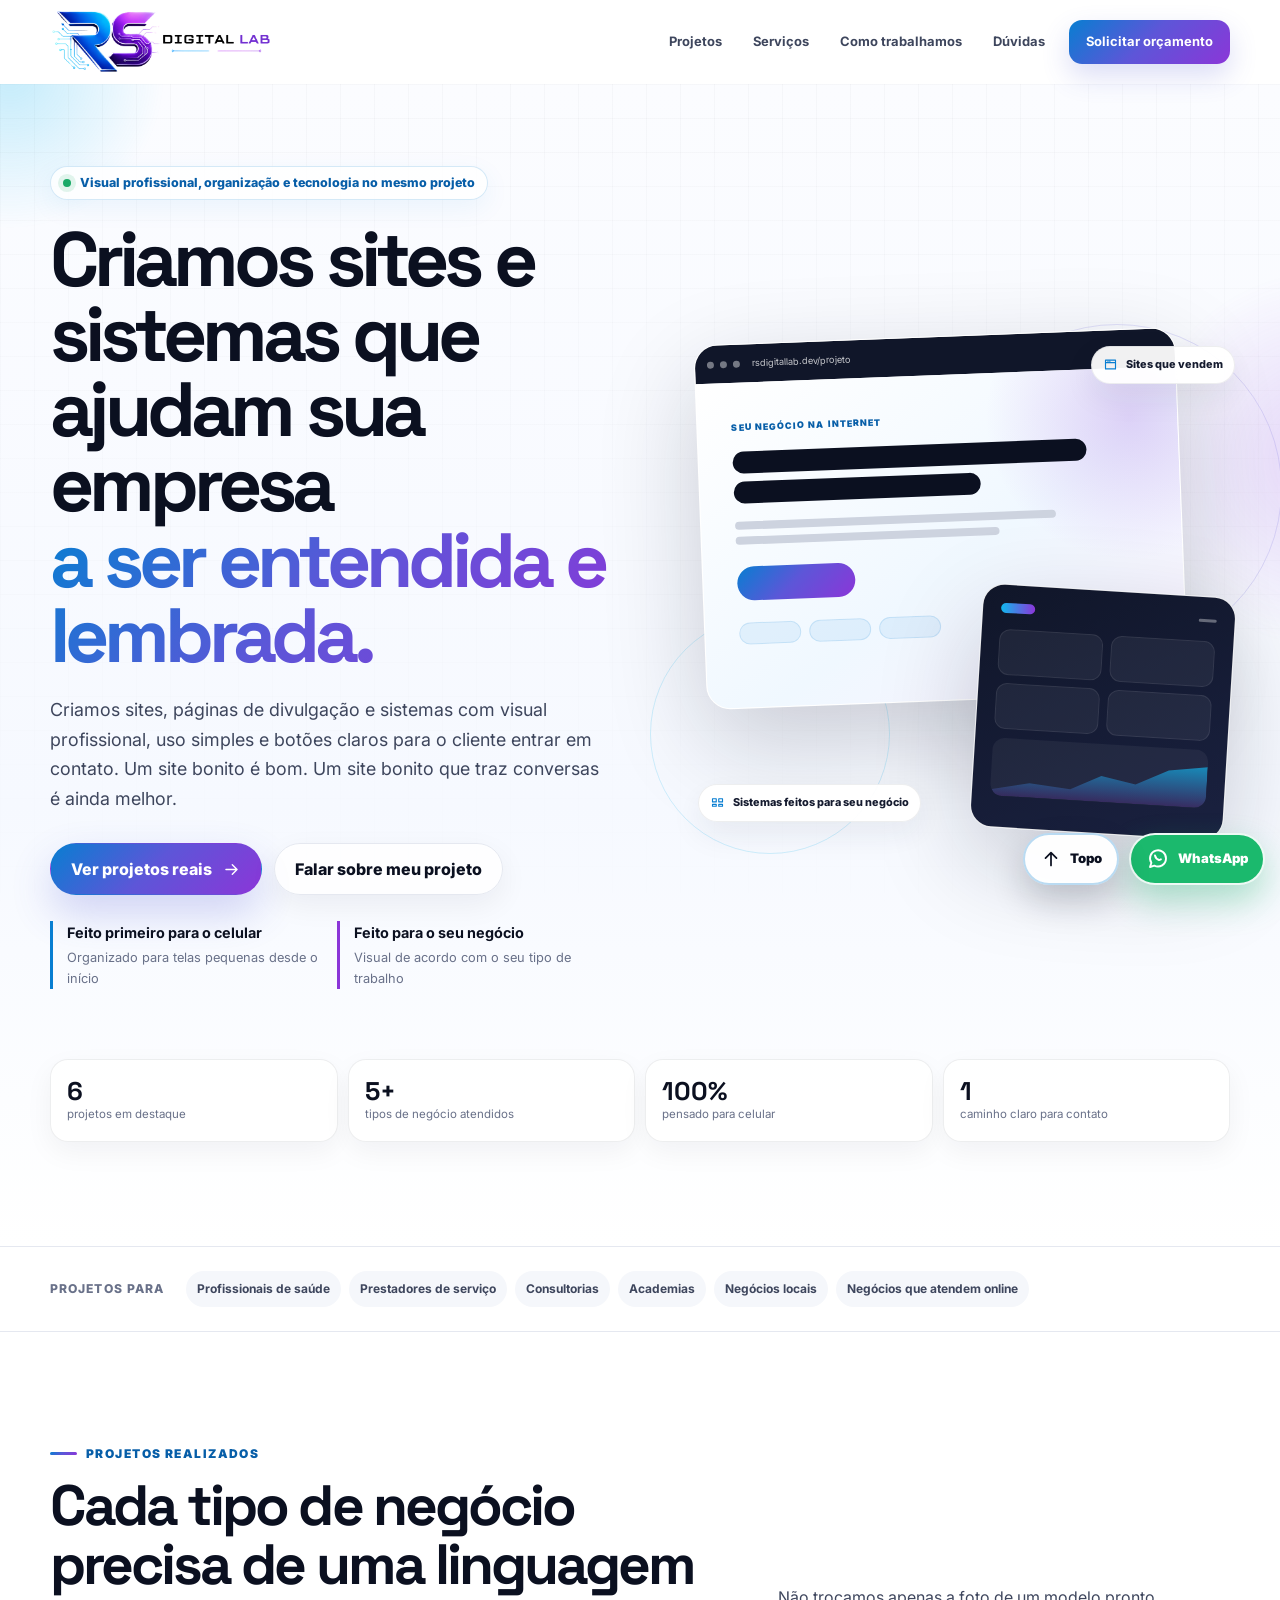
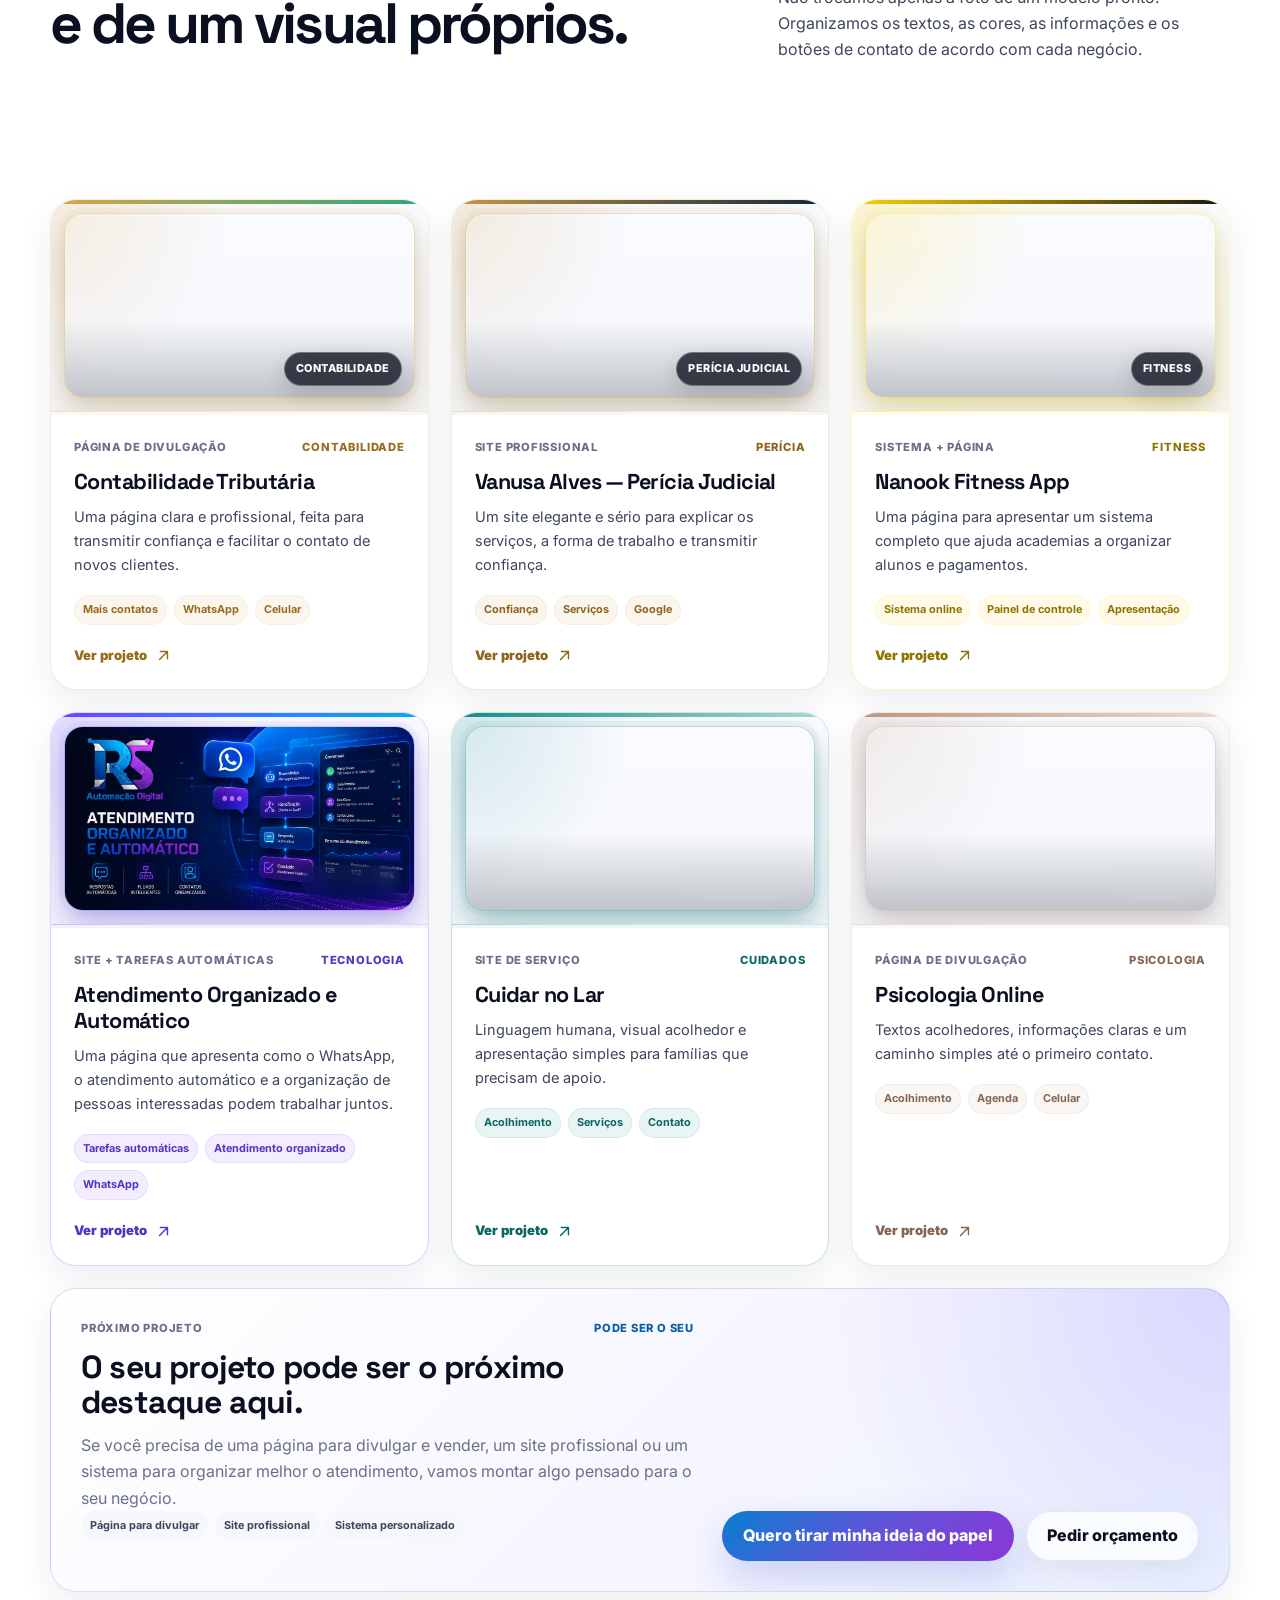
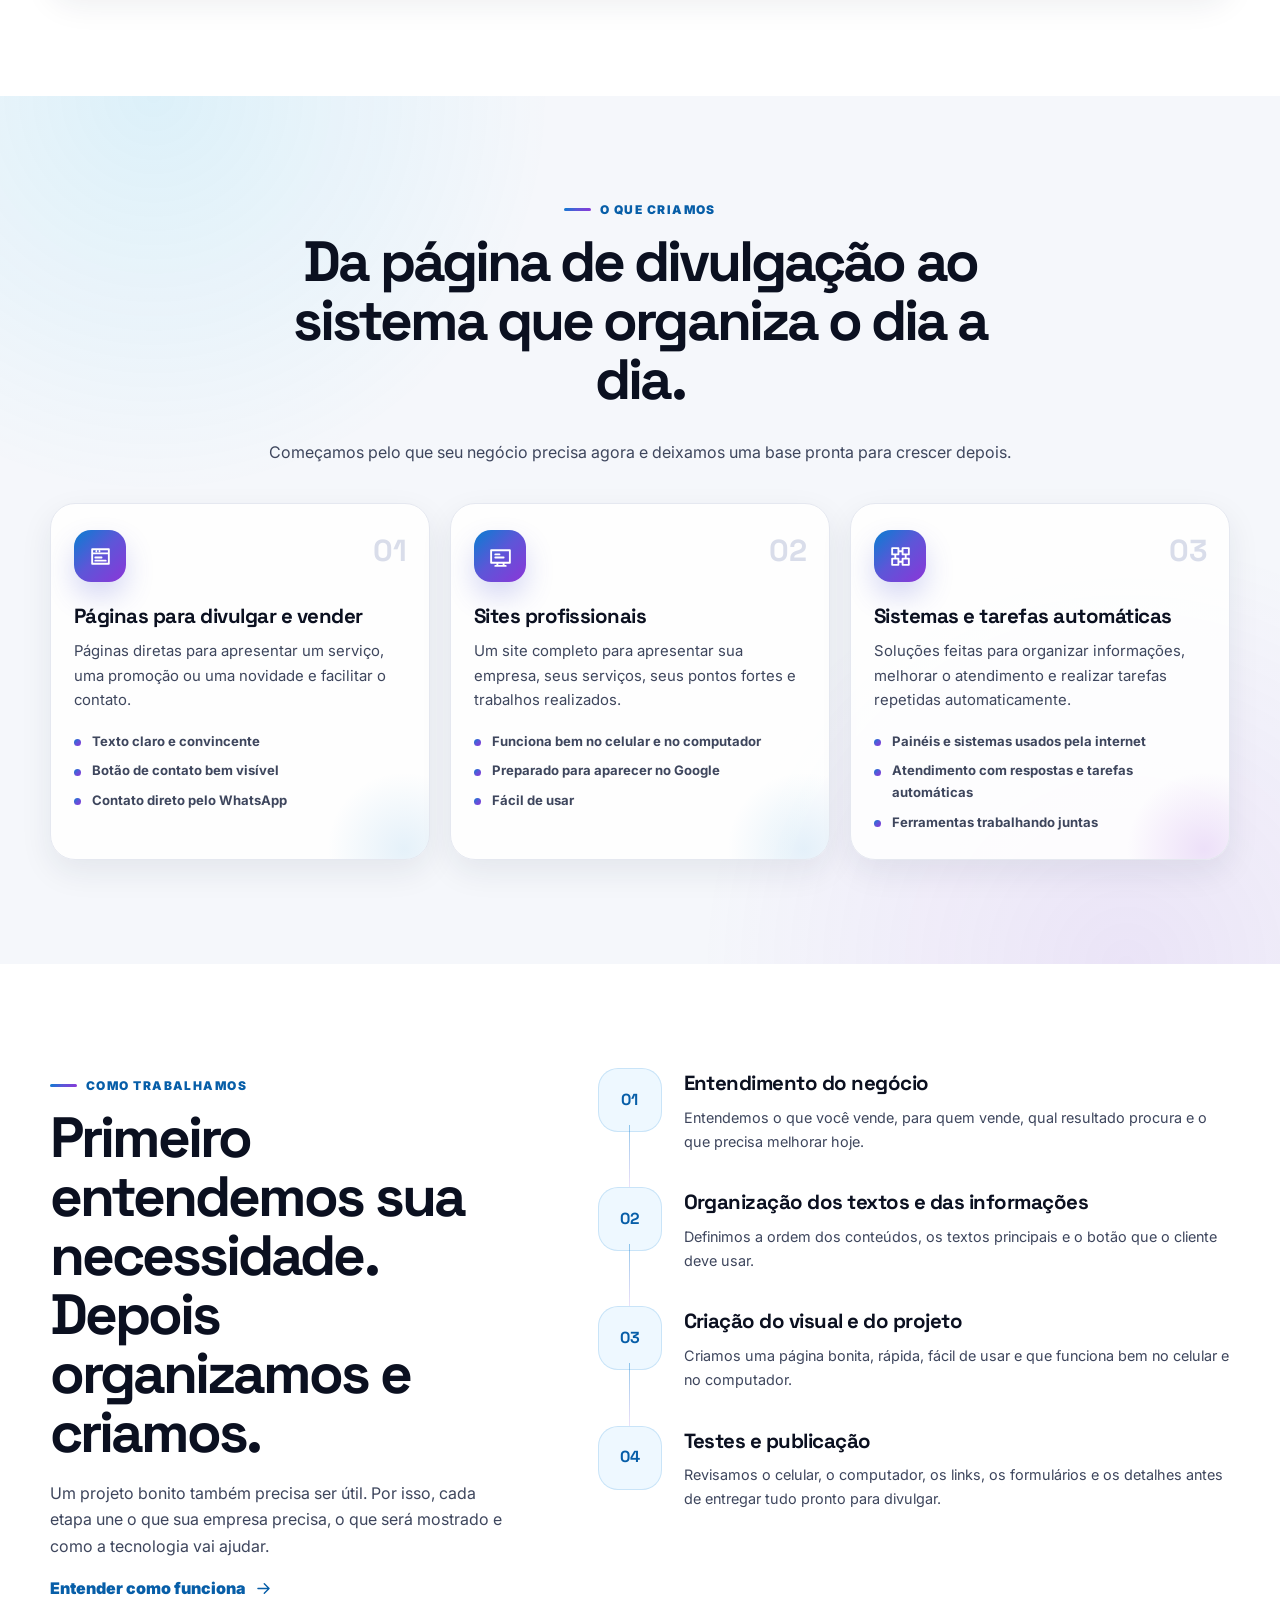
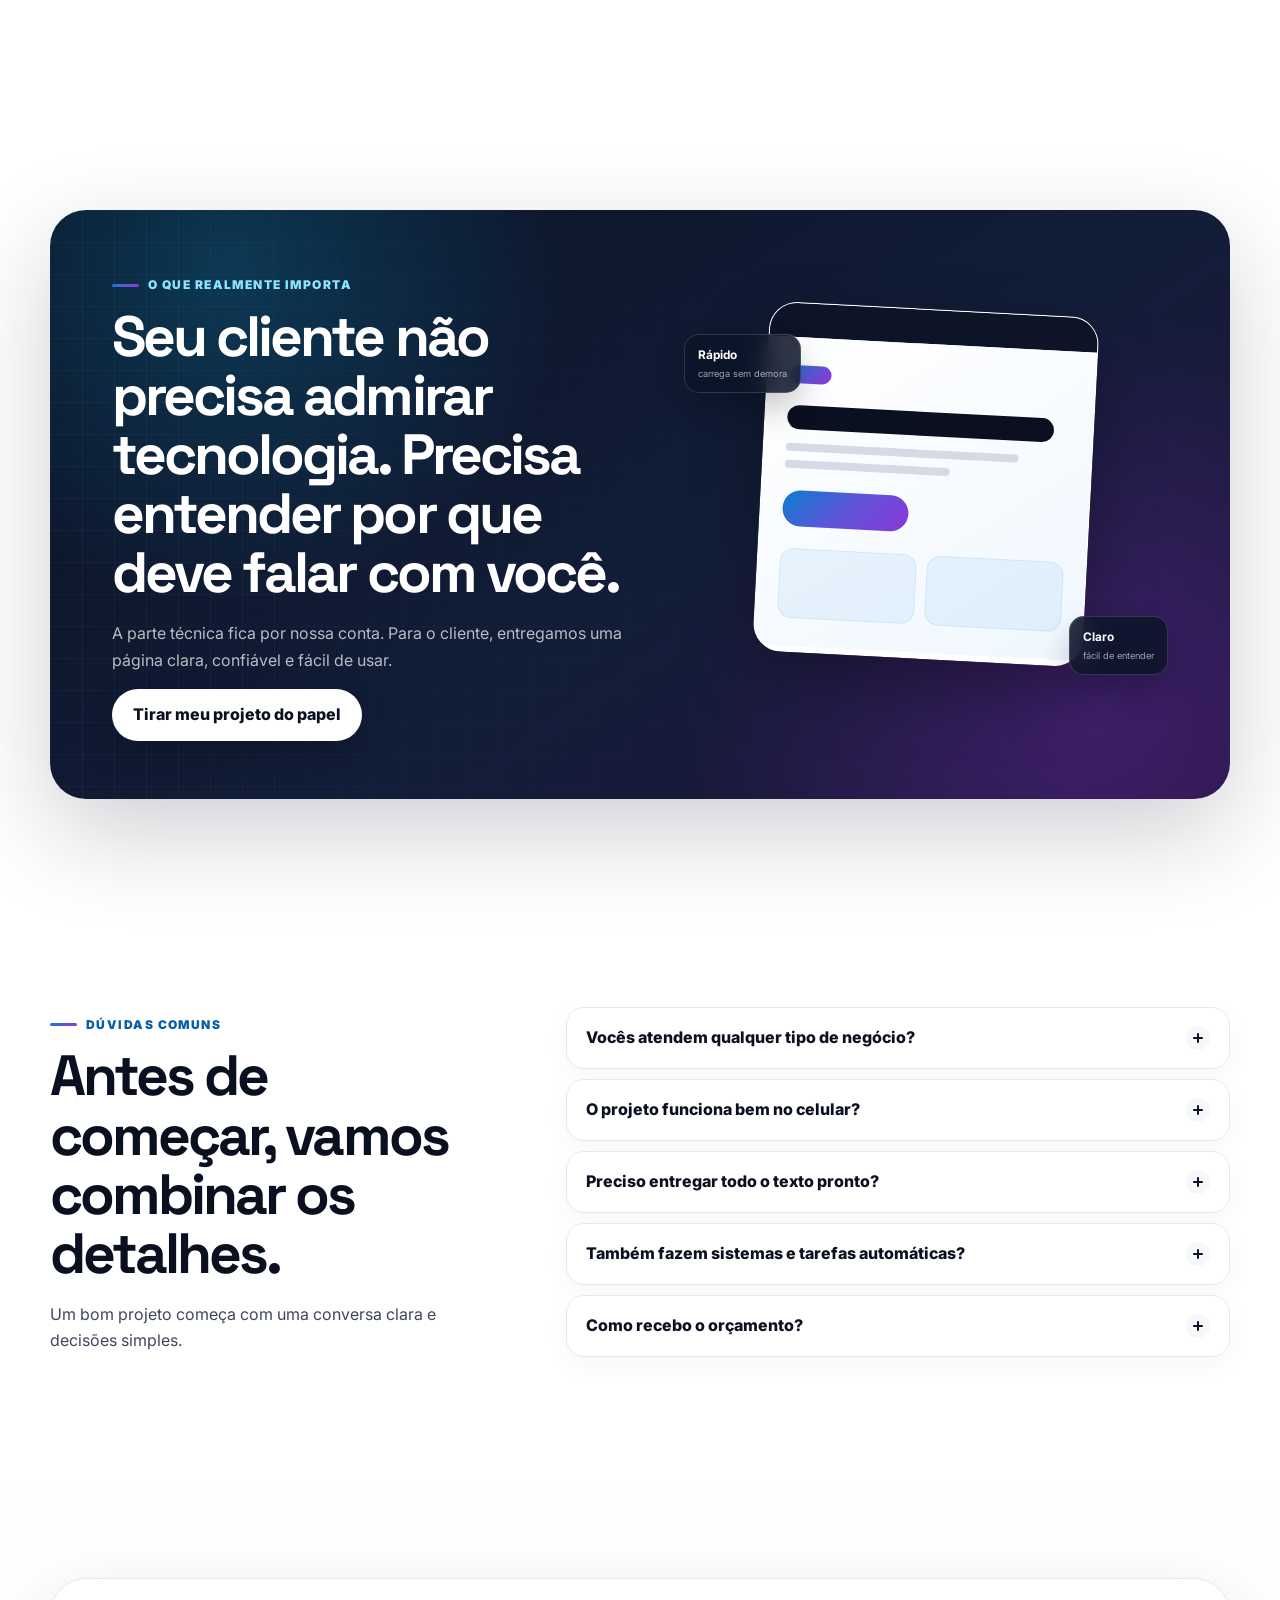
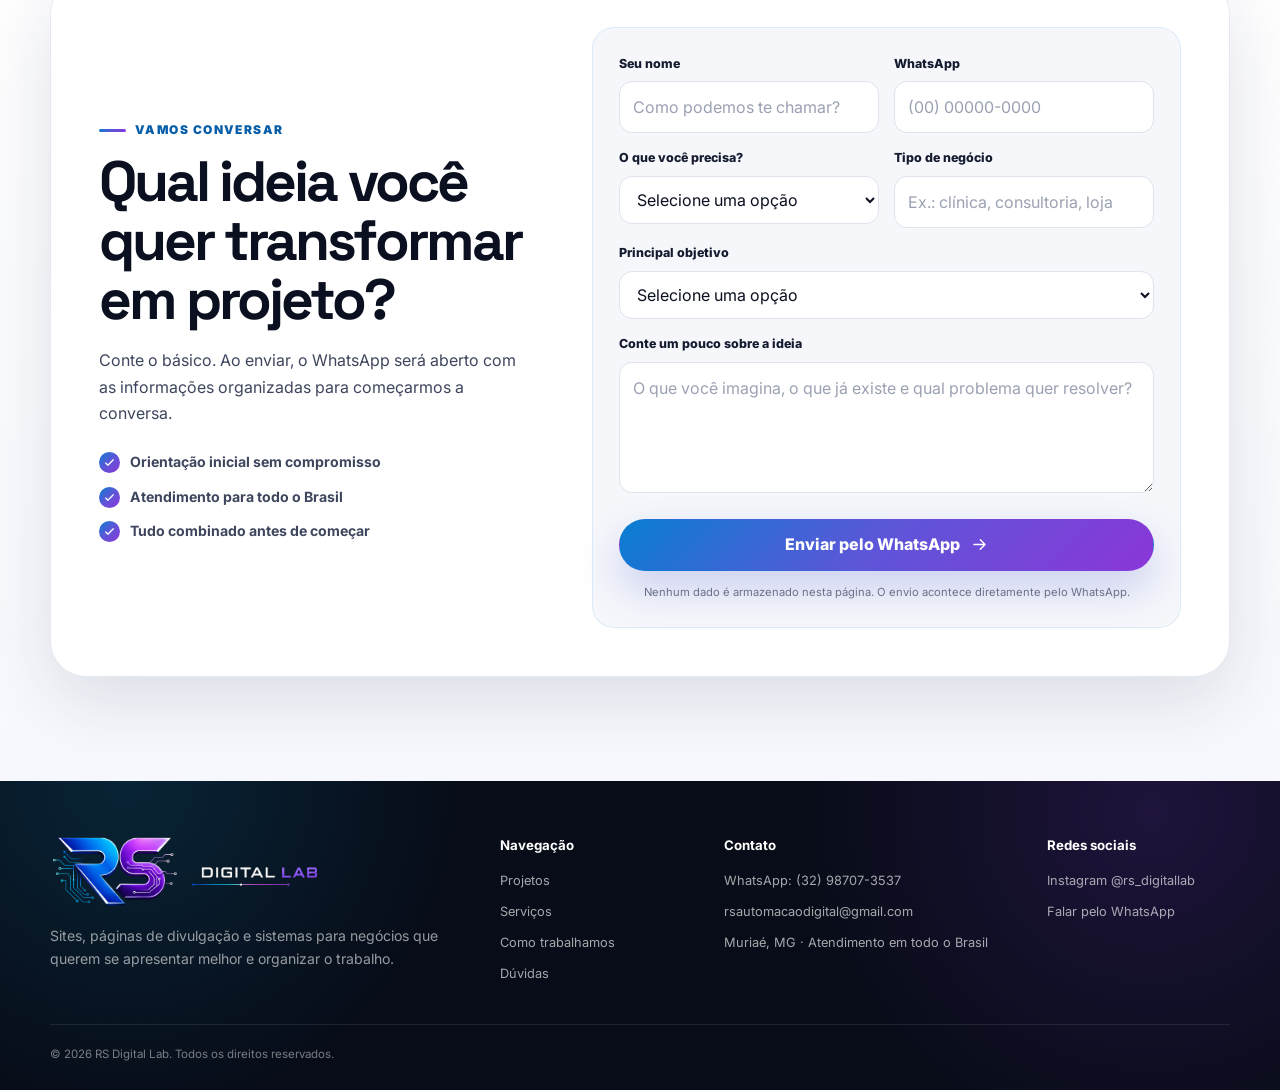
==== commit 2907659c: "Add files via upload" ====
--- a/index.html
+++ b/index.html
@@ -1,38 +1,26 @@
 <!doctype html>
 <html lang="pt-BR">
-  <head>
-    <meta charset="UTF-8" />
-    <meta name="viewport" content="width=device-width, initial-scale=1.0" />
-    <title>RS Digital Lab | Sites, páginas de divulgação e sistemas</title>
-    <meta
-      name="description"
-      content="Conheça os projetos da RS Digital Lab. Criamos sites, páginas de divulgação e sistemas fáceis de usar, que funcionam bem no celular e ajudam sua empresa a receber mais contatos."
-    />
-    <meta name="theme-color" content="#f7f8fc" />
-    <meta name="robots" content="index, follow" />
-    <link rel="canonical" href="https://portfolio.rsautomacaodigital.cloud/" />
-
-    <meta property="og:type" content="website" />
-    <meta property="og:locale" content="pt_BR" />
-    <meta property="og:title" content="RS Digital Lab | Projetos realizados" />
-    <meta
-      property="og:description"
-      content="Sites, páginas de divulgação e sistemas feitos para funcionar bem no celular e facilitar o contato com sua empresa."
-    />
-    <meta property="og:url" content="https://portfolio.rsautomacaodigital.cloud/" />
-    <meta property="og:image" content="assets/og-rs-digital-lab.jpg" />
-
-    <link rel="icon" type="image/png" href="assets/rs-mark-light.png" />
-    <script>document.documentElement.classList.add("js");</script>
-    <link rel="preconnect" href="https://fonts.googleapis.com" />
-    <link rel="preconnect" href="https://fonts.gstatic.com" crossorigin />
-    <link
-      href="https://fonts.googleapis.com/css2?family=Inter:wght@400;500;600;700;800&family=Space+Grotesk:wght@500;600;700&display=swap"
-      rel="stylesheet"
-    />
-    <link rel="stylesheet" href="style.css" />
-
-    <script type="application/ld+json">
+<head>
+<meta charset="utf-8"/>
+<meta content="width=device-width, initial-scale=1.0" name="viewport"/>
+<title>RS Digital Lab | Sites, páginas de divulgação e sistemas</title>
+<meta content="Conheça os projetos da RS Digital Lab. Criamos sites, páginas de divulgação e sistemas fáceis de usar, que funcionam bem no celular e ajudam sua empresa a receber mais contatos." name="description"/>
+<meta content="#f7f8fc" name="theme-color"/>
+<meta content="index, follow" name="robots"/>
+<link href="https://portfolio.rsautomacaodigital.cloud/" rel="canonical"/>
+<meta content="website" property="og:type"/>
+<meta content="pt_BR" property="og:locale"/>
+<meta content="RS Digital Lab | Projetos realizados" property="og:title"/>
+<meta content="Sites, páginas de divulgação e sistemas feitos para funcionar bem no celular e facilitar o contato com sua empresa." property="og:description"/>
+<meta content="https://portfolio.rsautomacaodigital.cloud/" property="og:url"/>
+<meta content="assets/og-rs-digital-lab.jpg" property="og:image"/>
+<link href="assets/rs-mark-light.png" rel="icon" type="image/png"/>
+<script>document.documentElement.classList.add("js");</script>
+<link href="https://fonts.googleapis.com" rel="preconnect"/>
+<link crossorigin="" href="https://fonts.gstatic.com" rel="preconnect"/>
+<link href="https://fonts.googleapis.com/css2?family=Inter:wght@400;500;600;700;800&amp;family=Space+Grotesk:wght@500;600;700&amp;display=swap" rel="stylesheet"/>
+<link href="style.css?v=20260803-thumbs" rel="stylesheet"/>
+<script type="application/ld+json">
       {
         "@context": "https://schema.org",
         "@type": "ProfessionalService",
@@ -45,649 +33,504 @@
         "description": "Criação de sites, páginas de divulgação e sistemas para organizar o atendimento e facilitar tarefas do dia a dia."
       }
     </script>
-  </head>
-
-  <body>
-    <a class="skip-link" href="#conteudo">Ir para o conteúdo</a>
-
-    <header class="site-header" id="topo" data-header>
-      <div class="container header-inner">
-        <a class="brand" href="#topo" aria-label="RS Digital Lab — início">
-          <img
-            src="assets/logo-rs-digital-lab-light.png"
-            alt="RS Digital Lab"
-            width="1400"
-            height="411"
-          />
-        </a>
-
-        <button
-          class="menu-toggle"
-          type="button"
-          aria-label="Abrir menu"
-          aria-controls="site-nav"
-          aria-expanded="false"
-          data-menu-toggle
-        >
-          <span></span>
-          <span></span>
-          <span></span>
-        </button>
-
-        <nav class="site-nav" id="site-nav" aria-label="Navegação principal" data-nav>
-          <a href="#projetos">Projetos</a>
-          <a href="#servicos">Serviços</a>
-          <a href="#processo">Como trabalhamos</a>
-          <a href="#duvidas">Dúvidas</a>
-          <a class="nav-cta js-whatsapp" href="#contato" data-message="Olá! Vi os projetos da RS Digital Lab e quero conversar sobre uma ideia.">
+</head>
+<body>
+<a class="skip-link" href="#conteudo">Ir para o conteúdo</a>
+<header class="site-header" data-header="" id="topo">
+<div class="container header-inner">
+<a aria-label="RS Digital Lab — início" class="brand" href="#topo">
+<img alt="RS Digital Lab" height="411" src="assets/logo-rs-digital-lab-light.png" width="1400"/>
+</a>
+<button aria-controls="site-nav" aria-expanded="false" aria-label="Abrir menu" class="menu-toggle" data-menu-toggle="" type="button">
+<span></span>
+<span></span>
+<span></span>
+</button>
+<nav aria-label="Navegação principal" class="site-nav" data-nav="" id="site-nav">
+<a href="#projetos">Projetos</a>
+<a href="#servicos">Serviços</a>
+<a href="#processo">Como trabalhamos</a>
+<a href="#duvidas">Dúvidas</a>
+<a class="nav-cta js-whatsapp" data-message="Olá! Vi os projetos da RS Digital Lab e quero conversar sobre uma ideia." href="#contato">
             Solicitar orçamento
           </a>
-        </nav>
-      </div>
-    </header>
-
-    <main id="conteudo">
-      <section class="hero section-shell" aria-labelledby="hero-title">
-        <div class="hero-glow hero-glow-blue" aria-hidden="true"></div>
-        <div class="hero-glow hero-glow-purple" aria-hidden="true"></div>
-
-        <div class="container hero-grid">
-          <div class="hero-copy reveal">
-            <div class="hero-badge">
-              <span class="pulse-dot" aria-hidden="true"></span>
+</nav>
+</div>
+</header>
+<main id="conteudo">
+<section aria-labelledby="hero-title" class="hero section-shell">
+<div aria-hidden="true" class="hero-glow hero-glow-blue"></div>
+<div aria-hidden="true" class="hero-glow hero-glow-purple"></div>
+<div class="container hero-grid">
+<div class="hero-copy reveal">
+<div class="hero-badge">
+<span aria-hidden="true" class="pulse-dot"></span>
               Visual profissional, organização e tecnologia no mesmo projeto
             </div>
-
-            <h1 id="hero-title">
+<h1 id="hero-title">
               Criamos sites e sistemas que ajudam sua empresa
               <span>a ser entendida e lembrada.</span>
-            </h1>
-
-            <p class="hero-lead">
+</h1>
+<p class="hero-lead">
               Criamos sites, páginas de divulgação e sistemas com visual profissional,
               uso simples e botões claros para o cliente entrar em contato. Um site bonito é bom.
               Um site bonito que traz conversas é ainda melhor.
             </p>
-
-            <div class="hero-actions">
-              <a class="button button-primary" href="#projetos">
+<div class="hero-actions">
+<a class="button button-primary" href="#projetos">
                 Ver projetos reais
-                <svg aria-hidden="true" viewBox="0 0 24 24"><path d="M5 12h14M13 6l6 6-6 6" /></svg>
-              </a>
-              <a
-                class="button button-ghost js-whatsapp"
-                href="#contato"
-                data-message="Olá! Vi os projetos da RS Digital Lab e quero saber o que pode ajudar meu negócio."
-              >
+                <svg aria-hidden="true" viewbox="0 0 24 24"><path d="M5 12h14M13 6l6 6-6 6"></path></svg>
+</a>
+<a class="button button-ghost js-whatsapp" data-message="Olá! Vi os projetos da RS Digital Lab e quero saber o que pode ajudar meu negócio." href="#contato">
                 Falar sobre meu projeto
               </a>
-            </div>
-
-            <div class="hero-trust" aria-label="Diferenciais principais">
-              <div>
-                <strong>Feito primeiro para o celular</strong>
-                <span>Organizado para telas pequenas desde o início</span>
-              </div>
-              <div>
-                <strong>Feito para o seu negócio</strong>
-                <span>Visual de acordo com o seu tipo de trabalho</span>
-              </div>
-            </div>
-          </div>
-
-          <div class="hero-visual reveal" aria-label="Exemplo visual de sites e sistemas">
-            <div class="visual-orbit visual-orbit-one" aria-hidden="true"></div>
-            <div class="visual-orbit visual-orbit-two" aria-hidden="true"></div>
-
-            <div class="showcase-window showcase-main">
-              <div class="window-bar">
-                <span></span><span></span><span></span>
-                <div class="window-address">rsdigitallab.dev/projeto</div>
-              </div>
-              <div class="showcase-content">
-                <div class="showcase-kicker">SEU NEGÓCIO NA INTERNET</div>
-                <div class="showcase-title"></div>
-                <div class="showcase-title short"></div>
-                <div class="showcase-copy"></div>
-                <div class="showcase-copy medium"></div>
-                <div class="showcase-button"></div>
-                <div class="showcase-chips">
-                  <span></span><span></span><span></span>
-                </div>
-              </div>
-            </div>
-
-            <div class="showcase-window showcase-side">
-              <div class="mini-dashboard-head">
-                <span class="mini-logo"></span>
-                <span class="mini-menu"></span>
-              </div>
-              <div class="mini-dashboard-grid">
-                <span></span><span></span><span></span><span></span>
-              </div>
-              <div class="mini-chart"><span></span></div>
-            </div>
-
-            <div class="showcase-label label-sites">
-              <svg aria-hidden="true" viewBox="0 0 24 24"><path d="M4 5h16v14H4zM4 9h16M8 7h.01M11 7h.01" /></svg>
+</div>
+<div aria-label="Diferenciais principais" class="hero-trust">
+<div>
+<strong>Feito primeiro para o celular</strong>
+<span>Organizado para telas pequenas desde o início</span>
+</div>
+<div>
+<strong>Feito para o seu negócio</strong>
+<span>Visual de acordo com o seu tipo de trabalho</span>
+</div>
+</div>
+</div>
+<div aria-label="Exemplo visual de sites e sistemas" class="hero-visual reveal">
+<div aria-hidden="true" class="visual-orbit visual-orbit-one"></div>
+<div aria-hidden="true" class="visual-orbit visual-orbit-two"></div>
+<div class="showcase-window showcase-main">
+<div class="window-bar">
+<span></span><span></span><span></span>
+<div class="window-address">rsdigitallab.dev/projeto</div>
+</div>
+<div class="showcase-content">
+<div class="showcase-kicker">SEU NEGÓCIO NA INTERNET</div>
+<div class="showcase-title"></div>
+<div class="showcase-title short"></div>
+<div class="showcase-copy"></div>
+<div class="showcase-copy medium"></div>
+<div class="showcase-button"></div>
+<div class="showcase-chips">
+<span></span><span></span><span></span>
+</div>
+</div>
+</div>
+<div class="showcase-window showcase-side">
+<div class="mini-dashboard-head">
+<span class="mini-logo"></span>
+<span class="mini-menu"></span>
+</div>
+<div class="mini-dashboard-grid">
+<span></span><span></span><span></span><span></span>
+</div>
+<div class="mini-chart"><span></span></div>
+</div>
+<div class="showcase-label label-sites">
+<svg aria-hidden="true" viewbox="0 0 24 24"><path d="M4 5h16v14H4zM4 9h16M8 7h.01M11 7h.01"></path></svg>
               Sites que vendem
             </div>
-            <div class="showcase-label label-systems">
-              <svg aria-hidden="true" viewBox="0 0 24 24"><path d="M4 6h6v5H4zM14 6h6v5h-6zM4 15h6v3H4zM14 15h6v3h-6z" /></svg>
+<div class="showcase-label label-systems">
+<svg aria-hidden="true" viewbox="0 0 24 24"><path d="M4 6h6v5H4zM14 6h6v5h-6zM4 15h6v3H4zM14 15h6v3h-6z"></path></svg>
               Sistemas feitos para seu negócio
             </div>
-          </div>
-        </div>
-
-        <div class="container hero-stats reveal" aria-label="Resumo dos projetos">
-          <div class="stat-card">
-            <strong>6</strong>
-            <span>projetos em destaque</span>
-          </div>
-          <div class="stat-card">
-            <strong>5+</strong>
-            <span>tipos de negócio atendidos</span>
-          </div>
-          <div class="stat-card">
-            <strong>100%</strong>
-            <span>pensado para celular</span>
-          </div>
-          <div class="stat-card">
-            <strong>1</strong>
-            <span>caminho claro para contato</span>
-          </div>
-        </div>
-      </section>
-
-      <section class="audience-strip" aria-label="Segmentos atendidos">
-        <div class="container audience-inner">
-          <span class="audience-label">Projetos para</span>
-          <div class="audience-tags">
-            <span>Profissionais de saúde</span>
-            <span>Prestadores de serviço</span>
-            <span>Consultorias</span>
-            <span>Academias</span>
-            <span>Negócios locais</span>
-            <span>Negócios que atendem online</span>
-          </div>
-        </div>
-      </section>
-
-      <section class="section" id="projetos" aria-labelledby="projects-title">
-        <div class="container">
-          <div class="section-head reveal">
-            <div>
-              <p class="eyebrow">Projetos realizados</p>
-              <h2 id="projects-title">Cada tipo de negócio precisa de uma linguagem e de um visual próprios.</h2>
-            </div>
-            <p>
+</div>
+</div>
+<div aria-label="Resumo dos projetos" class="container hero-stats reveal">
+<div class="stat-card">
+<strong>6</strong>
+<span>projetos em destaque</span>
+</div>
+<div class="stat-card">
+<strong>5+</strong>
+<span>tipos de negócio atendidos</span>
+</div>
+<div class="stat-card">
+<strong>100%</strong>
+<span>pensado para celular</span>
+</div>
+<div class="stat-card">
+<strong>1</strong>
+<span>caminho claro para contato</span>
+</div>
+</div>
+</section>
+<section aria-label="Segmentos atendidos" class="audience-strip">
+<div class="container audience-inner">
+<span class="audience-label">Projetos para</span>
+<div class="audience-tags">
+<span>Profissionais de saúde</span>
+<span>Prestadores de serviço</span>
+<span>Consultorias</span>
+<span>Academias</span>
+<span>Negócios locais</span>
+<span>Negócios que atendem online</span>
+</div>
+</div>
+</section>
+<section aria-labelledby="projects-title" class="section" id="projetos">
+<div class="container">
+<div class="section-head reveal">
+<div>
+<p class="eyebrow">Projetos realizados</p>
+<h2 id="projects-title">Cada tipo de negócio precisa de uma linguagem e de um visual próprios.</h2>
+</div>
+<p>
               Não trocamos apenas a foto de um modelo pronto. Organizamos os textos,
               as cores, as informações e os botões de contato de acordo com cada negócio.
             </p>
-          </div>
-
-          <div class="project-filters reveal" role="group" aria-label="Filtrar projetos">
-            <button class="filter-button is-active" type="button" data-filter="all" aria-pressed="true">Todos</button>
-            <button class="filter-button" type="button" data-filter="landing" aria-pressed="false">Páginas de divulgação</button>
-            <button class="filter-button" type="button" data-filter="site" aria-pressed="false">Sites</button>
-            <button class="filter-button" type="button" data-filter="system" aria-pressed="false">Sistemas e tarefas automáticas</button>
-          </div>
-
-          <div class="projects-grid" data-project-grid>
-            <article class="project-card project-featured reveal" data-category="landing">
-              <a href="https://portfolio.rsautomacaodigital.cloud/contabilidade/" target="_blank" rel="noopener noreferrer" aria-label="Abrir projeto Contabilidade Tributária">
-                <div class="project-preview preview-tax">
-                  <div class="preview-browser">
-                    <div class="preview-top"><span></span><span></span><span></span></div>
-                    <div class="tax-layout">
-                      <div class="tax-copy">
-                        <small>PLANEJAMENTO TRIBUTÁRIO</small>
-                        <strong>Sua empresa pode estar pagando mais impostos do que deveria.</strong>
-                        <p></p><p class="short"></p>
-                        <button tabindex="-1">Pedir uma análise</button>
-                      </div>
-                      <div class="tax-visual">
-                        <span class="tax-ring ring-one"></span>
-                        <span class="tax-ring ring-two"></span>
-                        <span class="tax-symbol">%</span>
-                      </div>
-                    </div>
-                  </div>
-                </div>
-                <div class="project-body">
-                  <div class="project-meta"><span>Página de divulgação</span><span>Contabilidade</span></div>
-                  <h3>Contabilidade Tributária</h3>
-                  <p>Uma página clara e profissional, feita para transmitir confiança e facilitar o contato de novos clientes.</p>
-                  <div class="project-tags"><span>Mais contatos</span><span>WhatsApp</span><span>Celular</span></div>
-                  <span class="project-link">Ver projeto <svg aria-hidden="true" viewBox="0 0 24 24"><path d="M7 17 17 7M8 7h9v9" /></svg></span>
-                </div>
-              </a>
-            </article>
-
-            <article class="project-card reveal" data-category="site">
-              <a href="https://portfolio.rsautomacaodigital.cloud/pericia/" target="_blank" rel="noopener noreferrer" aria-label="Abrir projeto Perícia Judicial">
-                <div class="project-preview preview-forensic">
-                  <div class="preview-browser">
-                    <div class="preview-top"><span></span><span></span><span></span></div>
-                    <div class="forensic-layout">
-                      <div class="forensic-mark"><span>V</span></div>
-                      <small>CIÊNCIA • VERDADE • JUSTIÇA</small>
-                      <strong>Perícia judicial com técnica e clareza.</strong>
-                      <div class="forensic-line"></div>
-                      <div class="forensic-services"><span></span><span></span><span></span></div>
-                    </div>
-                  </div>
-                </div>
-                <div class="project-body">
-                  <div class="project-meta"><span>Site profissional</span><span>Perícia</span></div>
-                  <h3>Vanusa Alves — Perícia Judicial</h3>
-                  <p>Um site elegante e sério para explicar os serviços, a forma de trabalho e transmitir confiança.</p>
-                  <div class="project-tags"><span>Confiança</span><span>Serviços</span><span>Google</span></div>
-                  <span class="project-link">Ver projeto <svg aria-hidden="true" viewBox="0 0 24 24"><path d="M7 17 17 7M8 7h9v9" /></svg></span>
-                </div>
-              </a>
-            </article>
-
-            <article class="project-card reveal" data-category="system">
-              <a href="https://portfolio.rsautomacaodigital.cloud/nanook/" target="_blank" rel="noopener noreferrer" aria-label="Abrir projeto Nanook Fitness">
-                <div class="project-preview preview-fitness">
-                  <div class="preview-browser">
-                    <div class="preview-top"><span></span><span></span><span></span></div>
-                    <div class="fitness-layout">
-                      <div class="fitness-head"><span>N</span><small>NANOOK FITNESS</small></div>
-                      <strong>Menos planilha. Mais alunos ativos.</strong>
-                      <div class="fitness-metrics"><span>428<small>alunos</small></span><span>96%<small>em dia</small></span></div>
-                      <div class="fitness-chart"><i></i></div>
-                    </div>
-                  </div>
-                </div>
-                <div class="project-body">
-                  <div class="project-meta"><span>Sistema + página</span><span>Fitness</span></div>
-                  <h3>Nanook Fitness App</h3>
-                  <p>Uma página para apresentar um sistema completo que ajuda academias a organizar alunos e pagamentos.</p>
-                  <div class="project-tags"><span>Sistema online</span><span>Painel de controle</span><span>Apresentação</span></div>
-                  <span class="project-link">Ver projeto <svg aria-hidden="true" viewBox="0 0 24 24"><path d="M7 17 17 7M8 7h9v9" /></svg></span>
-                </div>
-              </a>
-            </article>
-
-            <article class="project-card reveal" data-category="system">
-              <a href="https://portfolio.rsautomacaodigital.cloud/rs-automacao/" target="_blank" rel="noopener noreferrer" aria-label="Abrir projeto de automação e atendimento">
-                <div class="project-preview preview-automation">
-                  <div class="preview-browser">
-                    <div class="preview-top"><span></span><span></span><span></span></div>
-                    <div class="automation-layout">
-                      <div class="automation-copy">
-                        <small>ATENDIMENTO INTELIGENTE</small>
-                        <strong>Seu WhatsApp atendendo de forma organizada.</strong>
-                        <div class="automation-lines"><span></span><span></span></div>
-                      </div>
-                      <div class="chat-phone">
-                        <div class="chat-head"><span></span></div>
-                        <p class="chat-left"></p>
-                        <p class="chat-right"></p>
-                        <p class="chat-left short"></p>
-                      </div>
-                    </div>
-                  </div>
-                </div>
-                <div class="project-body">
-                  <div class="project-meta"><span>Site + tarefas automáticas</span><span>Tecnologia</span></div>
-                  <h3>Atendimento Organizado e Automático</h3>
-                  <p>Uma página que apresenta como o WhatsApp, o atendimento automático e a organização de pessoas interessadas podem trabalhar juntos.</p>
-                  <div class="project-tags"><span>Tarefas automáticas</span><span>Atendimento organizado</span><span>WhatsApp</span></div>
-                  <span class="project-link">Ver projeto <svg aria-hidden="true" viewBox="0 0 24 24"><path d="M7 17 17 7M8 7h9v9" /></svg></span>
-                </div>
-              </a>
-            </article>
-
-            <article class="project-card reveal" data-category="site">
-              <a href="https://portfolio.rsautomacaodigital.cloud/cuidar-no-lar-humanizada/" target="_blank" rel="noopener noreferrer" aria-label="Abrir projeto Cuidar no Lar">
-                <div class="project-preview preview-care">
-                  <div class="preview-browser">
-                    <div class="preview-top"><span></span><span></span><span></span></div>
-                    <div class="care-layout">
-                      <div class="care-photo"><span></span></div>
-                      <div class="care-copy">
-                        <small>CUIDADO HUMANIZADO</small>
-                        <strong>Quando cuidar sozinho pesa, a gente entra para ajudar.</strong>
-                        <p></p><p class="short"></p>
-                        <button tabindex="-1">Conversar no WhatsApp</button>
-                      </div>
-                    </div>
-                  </div>
-                </div>
-                <div class="project-body">
-                  <div class="project-meta"><span>Site de serviço</span><span>Cuidados</span></div>
-                  <h3>Cuidar no Lar</h3>
-                  <p>Linguagem humana, visual acolhedor e apresentação simples para famílias que precisam de apoio.</p>
-                  <div class="project-tags"><span>Acolhimento</span><span>Serviços</span><span>Contato</span></div>
-                  <span class="project-link">Ver projeto <svg aria-hidden="true" viewBox="0 0 24 24"><path d="M7 17 17 7M8 7h9v9" /></svg></span>
-                </div>
-              </a>
-            </article>
-
-            <article class="project-card reveal" data-category="landing">
-              <a href="https://portfolio.rsautomacaodigital.cloud/psicologia/" target="_blank" rel="noopener noreferrer" aria-label="Abrir projeto Psicologia Online">
-                <div class="project-preview preview-psychology">
-                  <div class="preview-browser">
-                    <div class="preview-top"><span></span><span></span><span></span></div>
-                    <div class="psychology-layout">
-                      <div class="psychology-copy">
-                        <small>PSICOLOGIA ONLINE</small>
-                        <strong>Um espaço seguro para cuidar de você.</strong>
-                        <p></p><p class="short"></p>
-                        <div class="psychology-button"></div>
-                      </div>
-                      <div class="psychology-shape"><span></span></div>
-                    </div>
-                  </div>
-                </div>
-                <div class="project-body">
-                  <div class="project-meta"><span>Página de divulgação</span><span>Psicologia</span></div>
-                  <h3>Psicologia Online</h3>
-                  <p>Textos acolhedores, informações claras e um caminho simples até o primeiro contato.</p>
-                  <div class="project-tags"><span>Acolhimento</span><span>Agenda</span><span>Celular</span></div>
-                  <span class="project-link">Ver projeto <svg aria-hidden="true" viewBox="0 0 24 24"><path d="M7 17 17 7M8 7h9v9" /></svg></span>
-                </div>
-              </a>
-            </article>
-          </div>
-
-          <p class="filter-empty" data-filter-empty hidden>Nenhum projeto encontrado nesta categoria.</p>
-        </div>
-      </section>
-
-      <section class="section section-soft" id="servicos" aria-labelledby="services-title">
-        <div class="container">
-          <div class="section-head centered reveal">
-            <p class="eyebrow">O que criamos</p>
-            <h2 id="services-title">Da página de divulgação ao sistema que organiza o dia a dia.</h2>
-            <p>
+</div>
+<div aria-label="Filtrar projetos" class="project-filters reveal" role="group">
+<button aria-pressed="true" class="filter-button is-active" data-filter="all" type="button">Todos</button>
+<button aria-pressed="false" class="filter-button" data-filter="landing" type="button">Páginas de divulgação</button>
+<button aria-pressed="false" class="filter-button" data-filter="site" type="button">Sites</button>
+<button aria-pressed="false" class="filter-button" data-filter="system" type="button">Sistemas e tarefas automáticas</button>
+</div>
+<div class="projects-grid" data-project-grid="">
+<article class="project-card reveal theme-tax" data-category="landing">
+<a aria-label="Abrir projeto Contabilidade Tributária" href="https://contabilidade.infinityfree.me" rel="noopener noreferrer" target="_blank">
+<div class="project-preview has-thumb"><picture class="project-thumb"><source media="(max-width: 760px)" srcset="assets/thumbs/contabilidade-720.webp" type="image/webp"/><img alt="Prévia visual do projeto Contabilidade Tributária" decoding="async" height="675" loading="lazy" src="assets/thumbs/contabilidade.webp" width="1200"/></picture><span class="project-thumb-label">Contabilidade</span></div>
+<div class="project-body">
+<div class="project-meta"><span>Página de divulgação</span><span>Contabilidade</span></div>
+<h3>Contabilidade Tributária</h3>
+<p>Uma página clara e profissional, feita para transmitir confiança e facilitar o contato de novos clientes.</p>
+<div class="project-tags"><span>Mais contatos</span><span>WhatsApp</span><span>Celular</span></div>
+<span class="project-link">Ver projeto <svg aria-hidden="true" viewbox="0 0 24 24"><path d="M7 17 17 7M8 7h9v9"></path></svg></span>
+</div>
+</a>
+</article>
+<article class="project-card reveal theme-forensic" data-category="site">
+<a aria-label="Abrir projeto Perícia Judicial" href="https://peritavanusaalves.infinityfree.me" rel="noopener noreferrer" target="_blank">
+<div class="project-preview has-thumb"><picture class="project-thumb"><source media="(max-width: 760px)" srcset="assets/thumbs/pericia-judicial-720.webp" type="image/webp"/><img alt="Prévia visual do site Vanusa Alves — Perícia Judicial" decoding="async" height="675" loading="lazy" src="assets/thumbs/pericia-judicial.webp" width="1200"/></picture><span class="project-thumb-label">Perícia Judicial</span></div>
+<div class="project-body">
+<div class="project-meta"><span>Site profissional</span><span>Perícia</span></div>
+<h3>Vanusa Alves — Perícia Judicial</h3>
+<p>Um site elegante e sério para explicar os serviços, a forma de trabalho e transmitir confiança.</p>
+<div class="project-tags"><span>Confiança</span><span>Serviços</span><span>Google</span></div>
+<span class="project-link">Ver projeto <svg aria-hidden="true" viewbox="0 0 24 24"><path d="M7 17 17 7M8 7h9v9"></path></svg></span>
+</div>
+</a>
+</article>
+<article class="project-card reveal theme-fitness" data-category="system">
+<a aria-label="Abrir projeto Nanook Fitness" href="https://nanook.infinityfree.me" rel="noopener noreferrer" target="_blank">
+<div class="project-preview has-thumb"><picture class="project-thumb"><source media="(max-width: 760px)" srcset="assets/thumbs/nanook-fitness-720.webp" type="image/webp"/><img alt="Prévia visual do sistema Nanook Fitness App" decoding="async" height="675" loading="lazy" src="assets/thumbs/nanook-fitness.webp" width="1200"/></picture><span class="project-thumb-label">Fitness</span></div>
+<div class="project-body">
+<div class="project-meta"><span>Sistema + página</span><span>Fitness</span></div>
+<h3>Nanook Fitness App</h3>
+<p>Uma página para apresentar um sistema completo que ajuda academias a organizar alunos e pagamentos.</p>
+<div class="project-tags"><span>Sistema online</span><span>Painel de controle</span><span>Apresentação</span></div>
+<span class="project-link">Ver projeto <svg aria-hidden="true" viewbox="0 0 24 24"><path d="M7 17 17 7M8 7h9v9"></path></svg></span>
+</div>
+</a>
+</article>
+<article class="project-card reveal theme-automation" data-category="system">
+<a aria-label="Abrir projeto de automação e atendimento" href="https://rsautomacaodigital.infinityfreeapp.com" rel="noopener noreferrer" target="_blank">
+<div class="project-preview has-thumb"><picture class="project-thumb"><source media="(max-width: 760px)" srcset="assets/thumbs/atendimento-automatico-720.webp" type="image/webp"/><img alt="Prévia visual do projeto de atendimento organizado e automático" decoding="async" height="675" loading="lazy" src="assets/thumbs/atendimento-automatico.webp" width="1200"/></picture><span class="project-thumb-label">Automação</span></div>
+<div class="project-body">
+<div class="project-meta"><span>Site + tarefas automáticas</span><span>Tecnologia</span></div>
+<h3>Atendimento Organizado e Automático</h3>
+<p>Uma página que apresenta como o WhatsApp, o atendimento automático e a organização de pessoas interessadas podem trabalhar juntos.</p>
+<div class="project-tags"><span>Tarefas automáticas</span><span>Atendimento organizado</span><span>WhatsApp</span></div>
+<span class="project-link">Ver projeto <svg aria-hidden="true" viewbox="0 0 24 24"><path d="M7 17 17 7M8 7h9v9"></path></svg></span>
+</div>
+</a>
+</article>
+<article class="project-card reveal theme-care" data-category="site">
+<a aria-label="Abrir projeto Cuidar no Lar" href="https://cuidarnolar.infinityfree.me/?i=1" rel="noopener noreferrer" target="_blank">
+<div class="project-preview has-thumb"><picture class="project-thumb"><source media="(max-width: 760px)" srcset="assets/thumbs/cuidar-no-lar-720.webp" type="image/webp"/><img alt="Prévia visual do site Cuidar no Lar" decoding="async" height="675" loading="lazy" src="assets/thumbs/cuidar-no-lar.webp" width="1200"/></picture><span class="project-thumb-label">Cuidado no lar</span></div>
+<div class="project-body">
+<div class="project-meta"><span>Site de serviço</span><span>Cuidados</span></div>
+<h3>Cuidar no Lar</h3>
+<p>Linguagem humana, visual acolhedor e apresentação simples para famílias que precisam de apoio.</p>
+<div class="project-tags"><span>Acolhimento</span><span>Serviços</span><span>Contato</span></div>
+<span class="project-link">Ver projeto <svg aria-hidden="true" viewbox="0 0 24 24"><path d="M7 17 17 7M8 7h9v9"></path></svg></span>
+</div>
+</a>
+</article>
+<article class="project-card reveal theme-psychology" data-category="landing">
+<a aria-label="Abrir projeto Psicologia Online" href="https://maryhellenpsi.infinityfreeapp.com" rel="noopener noreferrer" target="_blank">
+<div class="project-preview has-thumb"><picture class="project-thumb"><source media="(max-width: 760px)" srcset="assets/thumbs/mary-hellen-psicologia-720.webp" type="image/webp"/><img alt="Prévia visual da página Mary Hellen Psicóloga" decoding="async" height="675" loading="lazy" src="assets/thumbs/mary-hellen-psicologia.webp" width="1200"/></picture><span class="project-thumb-label">Psicologia</span></div>
+<div class="project-body">
+<div class="project-meta"><span>Página de divulgação</span><span>Psicologia</span></div>
+<h3>Psicologia Online</h3>
+<p>Textos acolhedores, informações claras e um caminho simples até o primeiro contato.</p>
+<div class="project-tags"><span>Acolhimento</span><span>Agenda</span><span>Celular</span></div>
+<span class="project-link">Ver projeto <svg aria-hidden="true" viewbox="0 0 24 24"><path d="M7 17 17 7M8 7h9v9"></path></svg></span>
+</div>
+</a>
+</article>
+<article class="project-card project-promo-card reveal" data-category="landing site system">
+<div class="project-promo-inner">
+<div class="project-promo-copy">
+<div class="project-meta"><span>Próximo projeto</span><span>Pode ser o seu</span></div>
+<h3>O seu projeto pode ser o próximo destaque aqui.</h3>
+<p>
+                    Se você precisa de uma página para divulgar e vender, um site profissional
+                    ou um sistema para organizar melhor o atendimento, vamos montar algo pensado para o seu negócio.
+                  </p>
+<div class="project-tags"><span>Página para divulgar</span><span>Site profissional</span><span>Sistema personalizado</span></div>
+</div>
+<div class="project-promo-actions">
+<a class="button button-primary js-whatsapp" data-message="Olá! Vi os projetos da RS Digital Lab e quero que o meu projeto seja o próximo destaque do portfólio." href="#contato">
+                    Quero tirar minha ideia do papel
+                  </a>
+<a class="button button-ghost" href="#contato">Pedir orçamento</a>
+</div>
+</div>
+</article>
+</div>
+<p class="filter-empty" data-filter-empty="" hidden="">Nenhum projeto encontrado nesta categoria.</p>
+</div>
+</section>
+<section aria-labelledby="services-title" class="section section-soft" id="servicos">
+<div class="container">
+<div class="section-head centered reveal">
+<p class="eyebrow">O que criamos</p>
+<h2 id="services-title">Da página de divulgação ao sistema que organiza o dia a dia.</h2>
+<p>
               Começamos pelo que seu negócio precisa agora e deixamos uma base pronta para crescer depois.
             </p>
-          </div>
-
-          <div class="services-grid">
-            <article class="service-card reveal">
-              <span class="service-number">01</span>
-              <div class="service-icon">
-                <svg aria-hidden="true" viewBox="0 0 24 24"><path d="M4 5h16v14H4zM4 9h16M8 7h.01M11 7h.01M7 13h6M7 16h10" /></svg>
-              </div>
-              <h3>Páginas para divulgar e vender</h3>
-              <p>Páginas diretas para apresentar um serviço, uma promoção ou uma novidade e facilitar o contato.</p>
-              <ul><li>Texto claro e convincente</li><li>Botão de contato bem visível</li><li>Contato direto pelo WhatsApp</li></ul>
-            </article>
-
-            <article class="service-card reveal">
-              <span class="service-number">02</span>
-              <div class="service-icon">
-                <svg aria-hidden="true" viewBox="0 0 24 24"><path d="M3 6h18v12H3zM7 21h10M9 18v3M15 18v3M7 10h4M7 13h8" /></svg>
-              </div>
-              <h3>Sites profissionais</h3>
-              <p>Um site completo para apresentar sua empresa, seus serviços, seus pontos fortes e trabalhos realizados.</p>
-              <ul><li>Funciona bem no celular e no computador</li><li>Preparado para aparecer no Google</li><li>Fácil de usar</li></ul>
-            </article>
-
-            <article class="service-card service-card-highlight reveal">
-              <span class="service-number">03</span>
-              <div class="service-icon">
-                <svg aria-hidden="true" viewBox="0 0 24 24"><path d="M4 4h6v6H4zM14 4h6v6h-6zM4 14h6v6H4zM14 14h6v6h-6zM10 7h4M7 10v4M17 10v4M10 17h4" /></svg>
-              </div>
-              <h3>Sistemas e tarefas automáticas</h3>
-              <p>Soluções feitas para organizar informações, melhorar o atendimento e realizar tarefas repetidas automaticamente.</p>
-              <ul><li>Painéis e sistemas usados pela internet</li><li>Atendimento com respostas e tarefas automáticas</li><li>Ferramentas trabalhando juntas</li></ul>
-            </article>
-          </div>
-        </div>
-      </section>
-
-      <section class="section" id="processo" aria-labelledby="process-title">
-        <div class="container process-layout">
-          <div class="process-intro reveal">
-            <p class="eyebrow">Como trabalhamos</p>
-            <h2 id="process-title">Primeiro entendemos sua necessidade. Depois organizamos e criamos.</h2>
-            <p>
+</div>
+<div class="services-grid">
+<article class="service-card reveal">
+<span class="service-number">01</span>
+<div class="service-icon">
+<svg aria-hidden="true" viewbox="0 0 24 24"><path d="M4 5h16v14H4zM4 9h16M8 7h.01M11 7h.01M7 13h6M7 16h10"></path></svg>
+</div>
+<h3>Páginas para divulgar e vender</h3>
+<p>Páginas diretas para apresentar um serviço, uma promoção ou uma novidade e facilitar o contato.</p>
+<ul><li>Texto claro e convincente</li><li>Botão de contato bem visível</li><li>Contato direto pelo WhatsApp</li></ul>
+</article>
+<article class="service-card reveal">
+<span class="service-number">02</span>
+<div class="service-icon">
+<svg aria-hidden="true" viewbox="0 0 24 24"><path d="M3 6h18v12H3zM7 21h10M9 18v3M15 18v3M7 10h4M7 13h8"></path></svg>
+</div>
+<h3>Sites profissionais</h3>
+<p>Um site completo para apresentar sua empresa, seus serviços, seus pontos fortes e trabalhos realizados.</p>
+<ul><li>Funciona bem no celular e no computador</li><li>Preparado para aparecer no Google</li><li>Fácil de usar</li></ul>
+</article>
+<article class="service-card service-card-highlight reveal">
+<span class="service-number">03</span>
+<div class="service-icon">
+<svg aria-hidden="true" viewbox="0 0 24 24"><path d="M4 4h6v6H4zM14 4h6v6h-6zM4 14h6v6H4zM14 14h6v6h-6zM10 7h4M7 10v4M17 10v4M10 17h4"></path></svg>
+</div>
+<h3>Sistemas e tarefas automáticas</h3>
+<p>Soluções feitas para organizar informações, melhorar o atendimento e realizar tarefas repetidas automaticamente.</p>
+<ul><li>Painéis e sistemas usados pela internet</li><li>Atendimento com respostas e tarefas automáticas</li><li>Ferramentas trabalhando juntas</li></ul>
+</article>
+</div>
+</div>
+</section>
+<section aria-labelledby="process-title" class="section" id="processo">
+<div class="container process-layout">
+<div class="process-intro reveal">
+<p class="eyebrow">Como trabalhamos</p>
+<h2 id="process-title">Primeiro entendemos sua necessidade. Depois organizamos e criamos.</h2>
+<p>
               Um projeto bonito também precisa ser útil. Por isso, cada etapa une o que sua empresa precisa, o que será mostrado e como a tecnologia vai ajudar.
             </p>
-            <a
-              class="text-link js-whatsapp"
-              href="#contato"
-              data-message="Olá! Quero entender como funciona o processo da RS Digital Lab para o meu projeto."
-            >
+<a class="text-link js-whatsapp" data-message="Olá! Quero entender como funciona o processo da RS Digital Lab para o meu projeto." href="#contato">
               Entender como funciona
-              <svg aria-hidden="true" viewBox="0 0 24 24"><path d="M5 12h14M13 6l6 6-6 6" /></svg>
-            </a>
-          </div>
-
-          <ol class="process-steps">
-            <li class="reveal">
-              <span>01</span>
-              <div><h3>Entendimento do negócio</h3><p>Entendemos o que você vende, para quem vende, qual resultado procura e o que precisa melhorar hoje.</p></div>
-            </li>
-            <li class="reveal">
-              <span>02</span>
-              <div><h3>Organização dos textos e das informações</h3><p>Definimos a ordem dos conteúdos, os textos principais e o botão que o cliente deve usar.</p></div>
-            </li>
-            <li class="reveal">
-              <span>03</span>
-              <div><h3>Criação do visual e do projeto</h3><p>Criamos uma página bonita, rápida, fácil de usar e que funciona bem no celular e no computador.</p></div>
-            </li>
-            <li class="reveal">
-              <span>04</span>
-              <div><h3>Testes e publicação</h3><p>Revisamos o celular, o computador, os links, os formulários e os detalhes antes de entregar tudo pronto para divulgar.</p></div>
-            </li>
-          </ol>
-        </div>
-      </section>
-
-      <section class="section proof-section" aria-labelledby="proof-title">
-        <div class="container proof-card reveal">
-          <div class="proof-copy">
-            <p class="eyebrow eyebrow-light">O que realmente importa</p>
-            <h2 id="proof-title">Seu cliente não precisa admirar tecnologia. Precisa entender por que deve falar com você.</h2>
-            <p>
+              <svg aria-hidden="true" viewbox="0 0 24 24"><path d="M5 12h14M13 6l6 6-6 6"></path></svg>
+</a>
+</div>
+<ol class="process-steps">
+<li class="reveal">
+<span>01</span>
+<div><h3>Entendimento do negócio</h3><p>Entendemos o que você vende, para quem vende, qual resultado procura e o que precisa melhorar hoje.</p></div>
+</li>
+<li class="reveal">
+<span>02</span>
+<div><h3>Organização dos textos e das informações</h3><p>Definimos a ordem dos conteúdos, os textos principais e o botão que o cliente deve usar.</p></div>
+</li>
+<li class="reveal">
+<span>03</span>
+<div><h3>Criação do visual e do projeto</h3><p>Criamos uma página bonita, rápida, fácil de usar e que funciona bem no celular e no computador.</p></div>
+</li>
+<li class="reveal">
+<span>04</span>
+<div><h3>Testes e publicação</h3><p>Revisamos o celular, o computador, os links, os formulários e os detalhes antes de entregar tudo pronto para divulgar.</p></div>
+</li>
+</ol>
+</div>
+</section>
+<section aria-labelledby="proof-title" class="section proof-section">
+<div class="container proof-card reveal">
+<div class="proof-copy">
+<p class="eyebrow eyebrow-light">O que realmente importa</p>
+<h2 id="proof-title">Seu cliente não precisa admirar tecnologia. Precisa entender por que deve falar com você.</h2>
+<p>
               A parte técnica fica por nossa conta. Para o cliente, entregamos uma página clara, confiável e fácil de usar.
             </p>
-            <a
-              class="button button-light js-whatsapp"
-              href="#contato"
-              data-message="Olá! Quero transformar minha ideia em um site ou sistema profissional."
-            >
+<a class="button button-light js-whatsapp" data-message="Olá! Quero transformar minha ideia em um site ou sistema profissional." href="#contato">
               Tirar meu projeto do papel
             </a>
-          </div>
-
-          <div class="proof-visual" aria-hidden="true">
-            <div class="proof-device">
-              <div class="proof-device-top"></div>
-              <div class="proof-device-content">
-                <div class="proof-logo"></div>
-                <div class="proof-line large"></div>
-                <div class="proof-line"></div>
-                <div class="proof-line short"></div>
-                <div class="proof-cta"></div>
-                <div class="proof-cards"><span></span><span></span></div>
-              </div>
-            </div>
-            <div class="proof-badge badge-fast"><strong>Rápido</strong><span>carrega sem demora</span></div>
-            <div class="proof-badge badge-clear"><strong>Claro</strong><span>fácil de entender</span></div>
-          </div>
-        </div>
-      </section>
-
-      <section class="section" id="duvidas" aria-labelledby="faq-title">
-        <div class="container faq-layout">
-          <div class="faq-intro reveal">
-            <p class="eyebrow">Dúvidas comuns</p>
-            <h2 id="faq-title">Antes de começar, vamos combinar os detalhes.</h2>
-            <p>Um bom projeto começa com uma conversa clara e decisões simples.</p>
-          </div>
-
-          <div class="faq-list">
-            <details class="faq-item reveal">
-              <summary>Vocês atendem qualquer tipo de negócio?<span aria-hidden="true"></span></summary>
-              <p>Sim. O visual e a mensagem mudam conforme o público, mas a base permanece: explicar bem, gerar confiança e facilitar o próximo passo.</p>
-            </details>
-            <details class="faq-item reveal">
-              <summary>O projeto funciona bem no celular?<span aria-hidden="true"></span></summary>
-              <p>Sim. A página é criada primeiro para o celular e depois ajustada para tablet e computador. Assim, evitamos textos, imagens e botões fora do lugar.</p>
-            </details>
-            <details class="faq-item reveal">
-              <summary>Preciso entregar todo o texto pronto?<span aria-hidden="true"></span></summary>
-              <p>Não. A RS Digital Lab ajuda a organizar o texto de apresentação, os benefícios, as dúvidas e o convite para o cliente entrar em contato.</p>
-            </details>
-            <details class="faq-item reveal">
-              <summary>Também fazem sistemas e tarefas automáticas?<span aria-hidden="true"></span></summary>
-              <p>Sim. Além de sites, criamos sistemas personalizados e tarefas automáticas para atendimento, organização de pessoas interessadas, formulários e comunicação entre ferramentas.</p>
-            </details>
-            <details class="faq-item reveal">
-              <summary>Como recebo o orçamento?<span aria-hidden="true"></span></summary>
-              <p>Depois de entender seu objetivo, o que precisa ser feito e o prazo desejado, enviamos uma proposta adequada, sem oferecer um pacote pronto que não combina com sua necessidade.</p>
-            </details>
-          </div>
-        </div>
-      </section>
-
-      <section class="section contact-section" id="contato" aria-labelledby="contact-title">
-        <div class="container contact-card reveal">
-          <div class="contact-copy">
-            <p class="eyebrow">Vamos conversar</p>
-            <h2 id="contact-title">Qual ideia você quer transformar em projeto?</h2>
-            <p>
+</div>
+<div aria-hidden="true" class="proof-visual">
+<div class="proof-device">
+<div class="proof-device-top"></div>
+<div class="proof-device-content">
+<div class="proof-logo"></div>
+<div class="proof-line large"></div>
+<div class="proof-line"></div>
+<div class="proof-line short"></div>
+<div class="proof-cta"></div>
+<div class="proof-cards"><span></span><span></span></div>
+</div>
+</div>
+<div class="proof-badge badge-fast"><strong>Rápido</strong><span>carrega sem demora</span></div>
+<div class="proof-badge badge-clear"><strong>Claro</strong><span>fácil de entender</span></div>
+</div>
+</div>
+</section>
+<section aria-labelledby="faq-title" class="section" id="duvidas">
+<div class="container faq-layout">
+<div class="faq-intro reveal">
+<p class="eyebrow">Dúvidas comuns</p>
+<h2 id="faq-title">Antes de começar, vamos combinar os detalhes.</h2>
+<p>Um bom projeto começa com uma conversa clara e decisões simples.</p>
+</div>
+<div class="faq-list">
+<details class="faq-item reveal">
+<summary>Vocês atendem qualquer tipo de negócio?<span aria-hidden="true"></span></summary>
+<p>Sim. O visual e a mensagem mudam conforme o público, mas a base permanece: explicar bem, gerar confiança e facilitar o próximo passo.</p>
+</details>
+<details class="faq-item reveal">
+<summary>O projeto funciona bem no celular?<span aria-hidden="true"></span></summary>
+<p>Sim. A página é criada primeiro para o celular e depois ajustada para tablet e computador. Assim, evitamos textos, imagens e botões fora do lugar.</p>
+</details>
+<details class="faq-item reveal">
+<summary>Preciso entregar todo o texto pronto?<span aria-hidden="true"></span></summary>
+<p>Não. A RS Digital Lab ajuda a organizar o texto de apresentação, os benefícios, as dúvidas e o convite para o cliente entrar em contato.</p>
+</details>
+<details class="faq-item reveal">
+<summary>Também fazem sistemas e tarefas automáticas?<span aria-hidden="true"></span></summary>
+<p>Sim. Além de sites, criamos sistemas personalizados e tarefas automáticas para atendimento, organização de pessoas interessadas, formulários e comunicação entre ferramentas.</p>
+</details>
+<details class="faq-item reveal">
+<summary>Como recebo o orçamento?<span aria-hidden="true"></span></summary>
+<p>Depois de entender seu objetivo, o que precisa ser feito e o prazo desejado, enviamos uma proposta adequada, sem oferecer um pacote pronto que não combina com sua necessidade.</p>
+</details>
+</div>
+</div>
+</section>
+<section aria-labelledby="contact-title" class="section contact-section" id="contato">
+<div class="container contact-card reveal">
+<div class="contact-copy">
+<p class="eyebrow">Vamos conversar</p>
+<h2 id="contact-title">Qual ideia você quer transformar em projeto?</h2>
+<p>
               Conte o básico. Ao enviar, o WhatsApp será aberto com as informações organizadas para começarmos a conversa.
             </p>
-
-            <div class="contact-highlights">
-              <div>
-                <svg aria-hidden="true" viewBox="0 0 24 24"><path d="m5 13 4 4L19 7" /></svg>
-                <span>Orientação inicial sem compromisso</span>
-              </div>
-              <div>
-                <svg aria-hidden="true" viewBox="0 0 24 24"><path d="m5 13 4 4L19 7" /></svg>
-                <span>Atendimento para todo o Brasil</span>
-              </div>
-              <div>
-                <svg aria-hidden="true" viewBox="0 0 24 24"><path d="m5 13 4 4L19 7" /></svg>
-                <span>Tudo combinado antes de começar</span>
-              </div>
-            </div>
-          </div>
-
-          <form class="lead-form" id="leadForm">
-            <div class="form-grid">
-              <div class="form-field">
-                <label for="nome">Seu nome</label>
-                <input id="nome" name="nome" type="text" autocomplete="name" placeholder="Como podemos te chamar?" required />
-              </div>
-              <div class="form-field">
-                <label for="whatsapp">WhatsApp</label>
-                <input id="whatsapp" name="whatsapp" type="tel" inputmode="tel" autocomplete="tel" placeholder="(00) 00000-0000" required data-phone />
-              </div>
-              <div class="form-field">
-                <label for="servico">O que você precisa?</label>
-                <select id="servico" name="servico" required>
-                  <option value="">Selecione uma opção</option>
-                  <option>Página para divulgar um serviço ou oferta</option>
-                  <option>Site profissional</option>
-                  <option>Sistema personalizado</option>
-                  <option>Atendimento com tarefas automáticas</option>
-                  <option>Melhoria de um projeto existente</option>
-                  <option>Ainda não sei</option>
-                </select>
-              </div>
-              <div class="form-field">
-                <label for="negocio">Tipo de negócio</label>
-                <input id="negocio" name="negocio" type="text" placeholder="Ex.: clínica, consultoria, loja" required />
-              </div>
-              <div class="form-field form-field-full">
-                <label for="objetivo">Principal objetivo</label>
-                <select id="objetivo" name="objetivo" required>
-                  <option value="">Selecione uma opção</option>
-                  <option>Gerar mais contatos</option>
-                  <option>Apresentar meus serviços</option>
-                  <option>Divulgar uma oferta</option>
-                  <option>Organizar o atendimento</option>
-                  <option>Fazer tarefas repetidas automaticamente</option>
-                  <option>Modernizar o visual atual</option>
-                </select>
-              </div>
-              <div class="form-field form-field-full">
-                <label for="mensagem">Conte um pouco sobre a ideia</label>
-                <textarea id="mensagem" name="mensagem" rows="4" placeholder="O que você imagina, o que já existe e qual problema quer resolver?"></textarea>
-              </div>
-            </div>
-
-            <button class="button button-primary button-full" type="submit">
+<div class="contact-highlights">
+<div>
+<svg aria-hidden="true" viewbox="0 0 24 24"><path d="m5 13 4 4L19 7"></path></svg>
+<span>Orientação inicial sem compromisso</span>
+</div>
+<div>
+<svg aria-hidden="true" viewbox="0 0 24 24"><path d="m5 13 4 4L19 7"></path></svg>
+<span>Atendimento para todo o Brasil</span>
+</div>
+<div>
+<svg aria-hidden="true" viewbox="0 0 24 24"><path d="m5 13 4 4L19 7"></path></svg>
+<span>Tudo combinado antes de começar</span>
+</div>
+</div>
+</div>
+<form class="lead-form" id="leadForm">
+<div class="form-grid">
+<div class="form-field">
+<label for="nome">Seu nome</label>
+<input autocomplete="name" id="nome" name="nome" placeholder="Como podemos te chamar?" required="" type="text"/>
+</div>
+<div class="form-field">
+<label for="whatsapp">WhatsApp</label>
+<input autocomplete="tel" data-phone="" id="whatsapp" inputmode="tel" name="whatsapp" placeholder="(00) 00000-0000" required="" type="tel"/>
+</div>
+<div class="form-field">
+<label for="servico">O que você precisa?</label>
+<select id="servico" name="servico" required="">
+<option value="">Selecione uma opção</option>
+<option>Página para divulgar um serviço ou oferta</option>
+<option>Site profissional</option>
+<option>Sistema personalizado</option>
+<option>Atendimento com tarefas automáticas</option>
+<option>Melhoria de um projeto existente</option>
+<option>Ainda não sei</option>
+</select>
+</div>
+<div class="form-field">
+<label for="negocio">Tipo de negócio</label>
+<input id="negocio" name="negocio" placeholder="Ex.: clínica, consultoria, loja" required="" type="text"/>
+</div>
+<div class="form-field form-field-full">
+<label for="objetivo">Principal objetivo</label>
+<select id="objetivo" name="objetivo" required="">
+<option value="">Selecione uma opção</option>
+<option>Gerar mais contatos</option>
+<option>Apresentar meus serviços</option>
+<option>Divulgar uma oferta</option>
+<option>Organizar o atendimento</option>
+<option>Fazer tarefas repetidas automaticamente</option>
+<option>Modernizar o visual atual</option>
+</select>
+</div>
+<div class="form-field form-field-full">
+<label for="mensagem">Conte um pouco sobre a ideia</label>
+<textarea id="mensagem" name="mensagem" placeholder="O que você imagina, o que já existe e qual problema quer resolver?" rows="4"></textarea>
+</div>
+</div>
+<button class="button button-primary button-full" type="submit">
               Enviar pelo WhatsApp
-              <svg aria-hidden="true" viewBox="0 0 24 24"><path d="M5 12h14M13 6l6 6-6 6" /></svg>
-            </button>
-            <p class="form-note">Nenhum dado é armazenado nesta página. O envio acontece diretamente pelo WhatsApp.</p>
-          </form>
-        </div>
-      </section>
-    </main>
-
-    <footer class="site-footer">
-      <div class="container footer-main">
-        <div class="footer-brand-area">
-          <a href="#topo" aria-label="RS Digital Lab — voltar ao topo">
-            <img src="assets/logo-rs-digital-lab-dark.png" alt="RS Digital Lab" width="1400" height="377" />
-          </a>
-          <p>Sites, páginas de divulgação e sistemas para negócios que querem se apresentar melhor e organizar o trabalho.</p>
-        </div>
-
-        <div class="footer-column">
-          <strong>Navegação</strong>
-          <a href="#projetos">Projetos</a>
-          <a href="#servicos">Serviços</a>
-          <a href="#processo">Como trabalhamos</a>
-          <a href="#duvidas">Dúvidas</a>
-        </div>
-
-        <div class="footer-column">
-          <strong>Contato</strong>
-          <a class="js-whatsapp" href="#contato" data-message="Olá! Quero falar com a RS Digital Lab.">WhatsApp: (32) 98707-3537</a>
-          <a href="mailto:rsautomacaodigital@gmail.com">rsautomacaodigital@gmail.com</a>
-          <span>Muriaé, MG · Atendimento em todo o Brasil</span>
-        </div>
-
-        <div class="footer-column">
-          <strong>Redes sociais</strong>
-          <a href="https://www.instagram.com/rs_digitallab" target="_blank" rel="noopener noreferrer">Instagram @rs_digitallab</a>
-          <a class="js-whatsapp" href="#contato" data-message="Olá! Encontrei a RS Digital Lab pela página de projetos.">Falar pelo WhatsApp</a>
-        </div>
-      </div>
-
-      <div class="container footer-bottom">
-        <p>© <span id="currentYear">2026</span> RS Digital Lab. Todos os direitos reservados.</p>
-      </div>
-    </footer>
-
-    <div class="floating-actions" aria-label="Ações rápidas">
-      <a
-        class="back-to-top"
-        href="#topo"
-        aria-label="Voltar ao topo da página"
-        aria-hidden="true"
-        tabindex="-1"
-        data-back-to-top
-      >
-        <svg aria-hidden="true" viewBox="0 0 24 24"><path d="M12 19V5M6 11l6-6 6 6" /></svg>
-        <span>Topo</span>
-      </a>
-
-      <a
-        class="floating-whatsapp js-whatsapp"
-        href="#contato"
-        data-message="Olá! Vi os projetos da RS Digital Lab e quero conversar sobre minha ideia."
-        aria-label="Falar com a RS Digital Lab pelo WhatsApp"
-      >
-        <svg aria-hidden="true" viewBox="0 0 24 24"><path d="M20 11.6a8 8 0 0 1-11.7 7L4 20l1.4-4.2A8 8 0 1 1 20 11.6Z" /><path d="M9 8.5c.4 2 2 3.7 4 4.5M13.5 13l1.4-.7" /></svg>
-        <span>WhatsApp</span>
-      </a>
-    </div>
-
-    <script src="assets/script.js?v=20260728-3"></script>
-  </body>
-</html>
+              <svg aria-hidden="true" viewbox="0 0 24 24"><path d="M5 12h14M13 6l6 6-6 6"></path></svg>
+</button>
+<p class="form-note">Nenhum dado é armazenado nesta página. O envio acontece diretamente pelo WhatsApp.</p>
+</form>
+</div>
+</section>
+</main>
+<footer class="site-footer">
+<div class="container footer-main">
+<div class="footer-brand-area">
+<a aria-label="RS Digital Lab — voltar ao topo" href="#topo">
+<img alt="RS Digital Lab" height="377" src="assets/logo-rs-digital-lab-dark.png" width="1400"/>
+</a>
+<p>Sites, páginas de divulgação e sistemas para negócios que querem se apresentar melhor e organizar o trabalho.</p>
+</div>
+<div class="footer-column">
+<strong>Navegação</strong>
+<a href="#projetos">Projetos</a>
+<a href="#servicos">Serviços</a>
+<a href="#processo">Como trabalhamos</a>
+<a href="#duvidas">Dúvidas</a>
+</div>
+<div class="footer-column">
+<strong>Contato</strong>
+<a class="js-whatsapp" data-message="Olá! Quero falar com a RS Digital Lab." href="#contato">WhatsApp: (32) 98707-3537</a>
+<a href="mailto:rsautomacaodigital@gmail.com">rsautomacaodigital@gmail.com</a>
+<span>Muriaé, MG · Atendimento em todo o Brasil</span>
+</div>
+<div class="footer-column">
+<strong>Redes sociais</strong>
+<a href="https://www.instagram.com/rs_digitallab" rel="noopener noreferrer" target="_blank">Instagram @rs_digitallab</a>
+<a class="js-whatsapp" data-message="Olá! Encontrei a RS Digital Lab pela página de projetos." href="#contato">Falar pelo WhatsApp</a>
+</div>
+</div>
+<div class="container footer-bottom">
+<p>© <span id="currentYear">2026</span> RS Digital Lab. Todos os direitos reservados.</p>
+</div>
+</footer>
+<div aria-label="Ações rápidas" class="floating-actions">
+<a aria-hidden="true" aria-label="Voltar ao topo da página" class="back-to-top" data-back-to-top="" href="#topo" tabindex="-1">
+<svg aria-hidden="true" viewbox="0 0 24 24"><path d="M12 19V5M6 11l6-6 6 6"></path></svg>
+<span>Topo</span>
+</a>
+<a aria-label="Falar com a RS Digital Lab pelo WhatsApp" class="floating-whatsapp js-whatsapp" data-message="Olá! Vi os projetos da RS Digital Lab e quero conversar sobre minha ideia." href="#contato">
+<svg aria-hidden="true" viewbox="0 0 24 24"><path d="M20 11.6a8 8 0 0 1-11.7 7L4 20l1.4-4.2A8 8 0 1 1 20 11.6Z"></path><path d="M9 8.5c.4 2 2 3.7 4 4.5M13.5 13l1.4-.7"></path></svg>
+<span>WhatsApp</span>
+</a>
+</div>
+<script src="assets/script.js?v=20260803-thumbs"></script>
+</body>
+</html>
--- a/style.css
+++ b/style.css
@@ -967,6 +967,47 @@
   transform: translate(2px, -2px);
 }
 
+.project-promo-card {
+  border: 1px solid rgba(93, 86, 216, 0.2);
+  background:
+    radial-gradient(circle at top right, rgba(117, 94, 255, 0.20), transparent 34%),
+    linear-gradient(135deg, #ffffff 0%, #f7f6ff 52%, #eef6ff 100%);
+}
+
+.project-promo-card:hover {
+  border-color: rgba(93, 86, 216, 0.35);
+}
+
+.project-promo-inner {
+  height: 100%;
+  display: grid;
+  gap: 18px;
+  padding: 24px;
+}
+
+.project-promo-copy h3 {
+  margin: 0 0 12px;
+  font-size: clamp(1.45rem, 3vw, 2rem);
+  line-height: 1.1;
+}
+
+.project-promo-copy p {
+  max-width: 62ch;
+  margin: 0;
+  color: var(--muted);
+}
+
+.project-promo-actions {
+  display: flex;
+  flex-wrap: wrap;
+  gap: 12px;
+  align-items: center;
+}
+
+.project-promo-card .button {
+  min-height: 50px;
+}
+
 .filter-empty {
   margin: 30px 0 0;
   padding: 22px;
@@ -2128,6 +2169,10 @@
     grid-column: span 2;
   }
 
+  .project-promo-card {
+    grid-column: span 2;
+  }
+
   .project-featured > a {
     display: grid;
     grid-template-columns: 1.25fr 0.75fr;
@@ -2309,6 +2354,21 @@
     grid-column: span 2;
   }
 
+  .project-promo-card {
+    grid-column: 1 / -1;
+  }
+
+  .project-promo-inner {
+    grid-template-columns: minmax(0, 1.25fr) auto;
+    align-items: end;
+    gap: 28px;
+    padding: 30px;
+  }
+
+  .project-promo-actions {
+    justify-content: flex-end;
+  }
+
   .services-grid {
     grid-template-columns: repeat(3, minmax(0, 1fr));
     gap: 20px;
@@ -2432,3 +2492,190 @@
     transform: none;
   }
 }
+
+/* =========================================================
+   THUMBNAILS REAIS DOS PROJETOS — 03/08/2026
+   ========================================================= */
+.project-card.theme-tax {
+  --project-accent: #d8a64a;
+  --project-accent-2: #2aa67d;
+  --project-accent-rgb: 216, 166, 74;
+  --project-accent-dark: #966c1f;
+}
+
+.project-card.theme-forensic {
+  --project-accent: #c79a42;
+  --project-accent-2: #0e263d;
+  --project-accent-rgb: 199, 154, 66;
+  --project-accent-dark: #8b651e;
+}
+
+.project-card.theme-fitness {
+  --project-accent: #ffd400;
+  --project-accent-2: #151515;
+  --project-accent-rgb: 255, 212, 0;
+  --project-accent-dark: #8d7400;
+}
+
+.project-card.theme-automation {
+  --project-accent: #6e43ff;
+  --project-accent-2: #00aef3;
+  --project-accent-rgb: 110, 67, 255;
+  --project-accent-dark: #5334c6;
+}
+
+.project-card.theme-care {
+  --project-accent: #148b87;
+  --project-accent-2: #a9d9ce;
+  --project-accent-rgb: 20, 139, 135;
+  --project-accent-dark: #0c6764;
+}
+
+.project-card.theme-psychology {
+  --project-accent: #b9967f;
+  --project-accent-2: #eadbcf;
+  --project-accent-rgb: 185, 150, 127;
+  --project-accent-dark: #856653;
+}
+
+.project-card[class*="theme-"] {
+  position: relative;
+  border-color: rgba(var(--project-accent-rgb), 0.22);
+}
+
+.project-card[class*="theme-"]::before {
+  content: "";
+  position: absolute;
+  inset: 0 0 auto;
+  z-index: 4;
+  height: 4px;
+  background: linear-gradient(90deg, var(--project-accent), var(--project-accent-2));
+}
+
+.project-card[class*="theme-"]:hover {
+  border-color: rgba(var(--project-accent-rgb), 0.46);
+  box-shadow: 0 24px 54px rgba(12, 18, 38, 0.14);
+}
+
+.project-preview.has-thumb {
+  position: relative;
+  min-height: 0;
+  aspect-ratio: 16 / 9;
+  padding: 14px;
+  background:
+    radial-gradient(circle at top left, rgba(var(--project-accent-rgb), 0.18), transparent 42%),
+    linear-gradient(180deg, rgba(250, 251, 255, 0.98) 0%, rgba(244, 247, 252, 0.98) 100%);
+  border-bottom: 1px solid rgba(var(--project-accent-rgb), 0.2);
+}
+
+.project-thumb {
+  position: relative;
+  z-index: 1;
+  display: block;
+  width: 100%;
+  height: 100%;
+  overflow: hidden;
+  border-radius: 18px;
+  box-shadow:
+    0 0 0 1px rgba(var(--project-accent-rgb), 0.20),
+    0 0 0 6px rgba(var(--project-accent-rgb), 0.06),
+    0 22px 42px rgba(var(--project-accent-rgb), 0.24),
+    0 12px 28px rgba(10, 18, 36, 0.12);
+}
+
+.project-thumb img {
+  width: 100%;
+  height: 100%;
+  display: block;
+  object-fit: cover;
+  object-position: center;
+  transform: scale(1.001);
+  transition: transform 0.45s ease, filter 0.35s ease, box-shadow 0.35s ease;
+}
+
+.project-preview.has-thumb::after {
+  content: "";
+  position: absolute;
+  inset: 14px;
+  border-radius: 18px;
+  pointer-events: none;
+  background: linear-gradient(180deg, transparent 58%, rgba(4, 8, 20, 0.22) 100%);
+}
+
+.project-card[class*="theme-"]:hover .project-thumb {
+  box-shadow:
+    0 0 0 1px rgba(var(--project-accent-rgb), 0.22),
+    0 0 0 8px rgba(var(--project-accent-rgb), 0.09),
+    0 26px 52px rgba(var(--project-accent-rgb), 0.30),
+    0 16px 34px rgba(10, 18, 36, 0.16);
+}
+
+.project-card[class*="theme-"]:hover .project-thumb img {
+  transform: scale(1.03);
+  filter: saturate(1.04) contrast(1.02);
+}
+
+.project-thumb-label {
+  position: absolute;
+  right: 26px;
+  bottom: 25px;
+  z-index: 2;
+  max-width: calc(100% - 52px);
+  padding: 7px 11px;
+  border: 1px solid rgba(255, 255, 255, 0.28);
+  border-radius: 999px;
+  color: #fff;
+  background: rgba(5, 10, 24, 0.76);
+  box-shadow: 0 8px 22px rgba(0, 0, 0, 0.16);
+  backdrop-filter: blur(9px);
+  -webkit-backdrop-filter: blur(9px);
+  font-size: 0.68rem;
+  font-weight: 800;
+  letter-spacing: 0.04em;
+  text-transform: uppercase;
+}
+
+.project-card[class*="theme-"] .project-body {
+  border-top: 3px solid rgba(var(--project-accent-rgb), 0.08);
+}
+
+.project-card[class*="theme-"] .project-meta span:last-child {
+  color: var(--project-accent-dark);
+}
+
+.project-card[class*="theme-"] .project-tags span {
+  color: var(--project-accent-dark);
+  background: rgba(var(--project-accent-rgb), 0.09);
+  box-shadow: inset 0 0 0 1px rgba(var(--project-accent-rgb), 0.11);
+}
+
+.project-card[class*="theme-"] .project-link {
+  color: var(--project-accent-dark);
+}
+
+@media (max-width: 480px) {
+  .project-preview.has-thumb {
+    padding: 10px;
+  }
+
+  .project-preview.has-thumb::after {
+    inset: 10px;
+  }
+
+  .project-thumb {
+    border-radius: 14px;
+    box-shadow:
+      0 0 0 1px rgba(var(--project-accent-rgb), 0.18),
+      0 0 0 4px rgba(var(--project-accent-rgb), 0.05),
+      0 14px 28px rgba(var(--project-accent-rgb), 0.20),
+      0 8px 18px rgba(10, 18, 36, 0.10);
+  }
+
+  .project-thumb-label {
+    right: 18px;
+    bottom: 18px;
+    max-width: calc(100% - 36px);
+    padding: 6px 9px;
+    font-size: 0.62rem;
+  }
+}
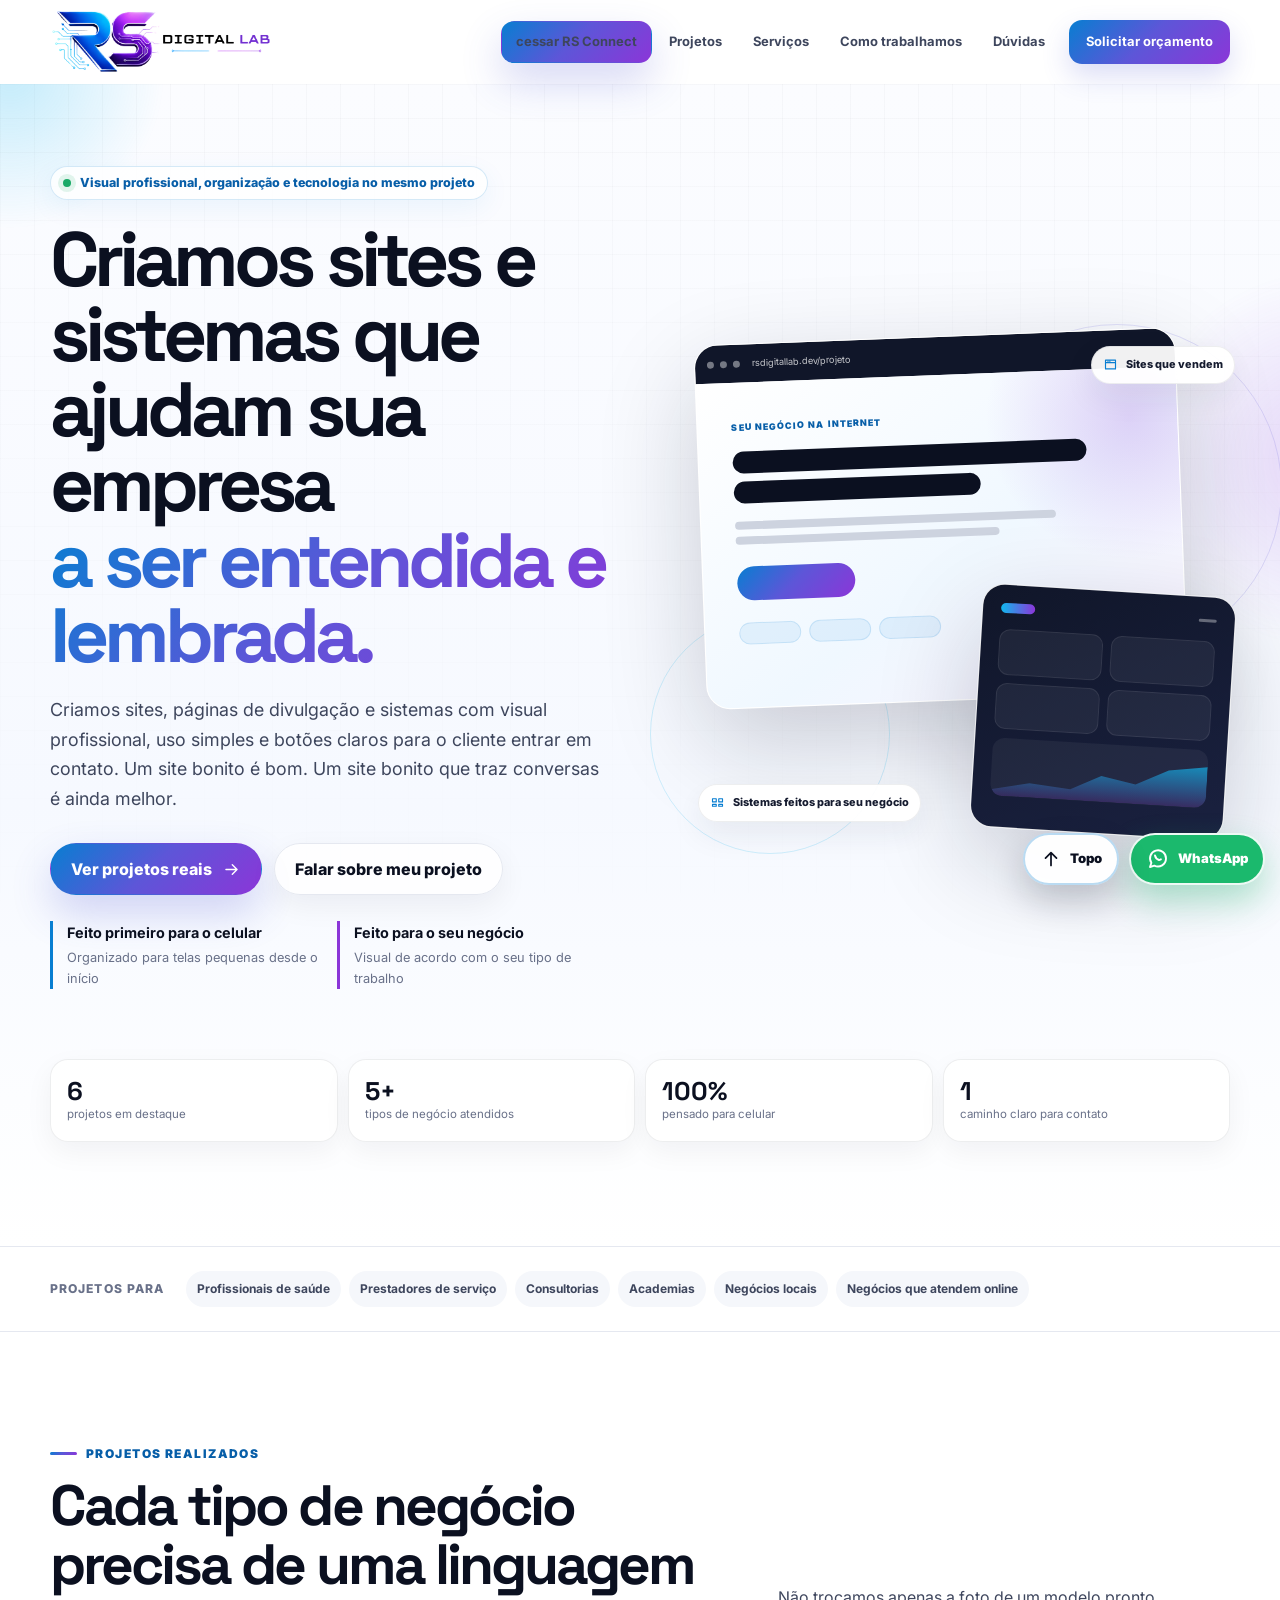
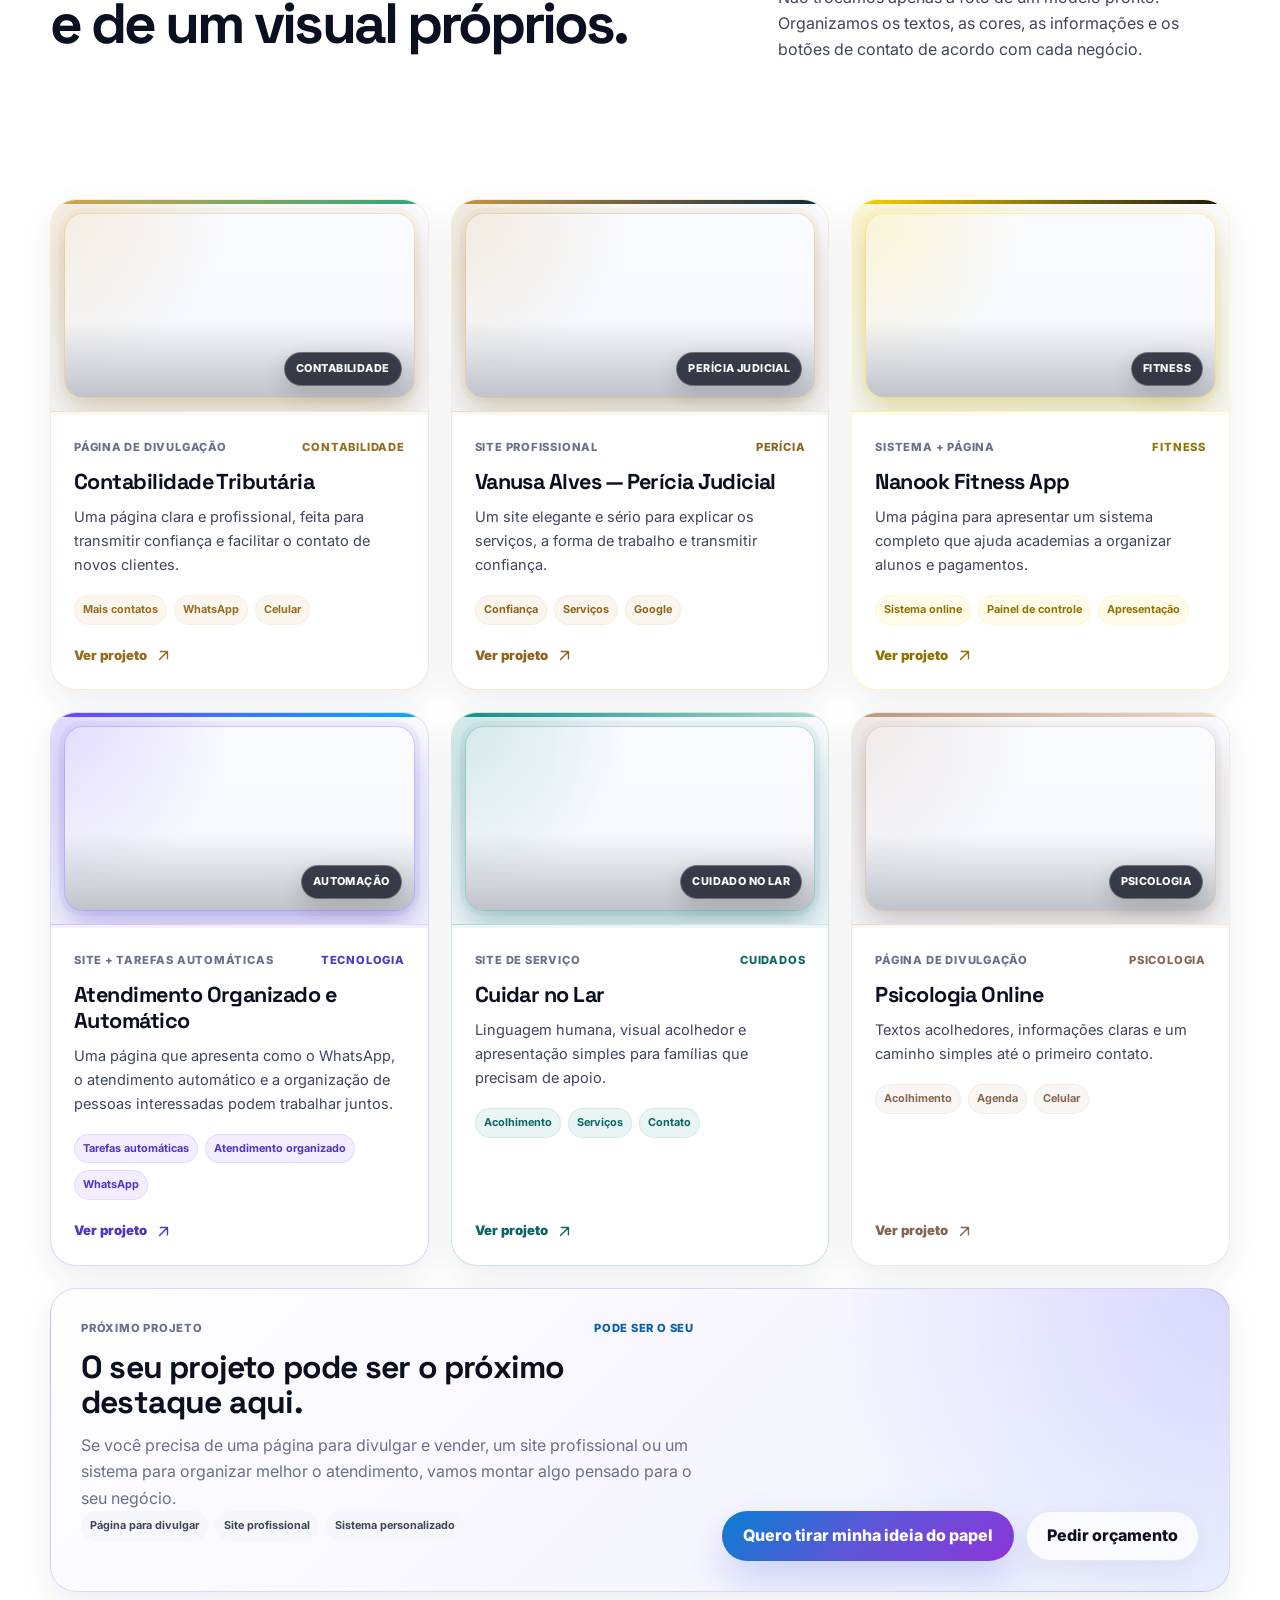
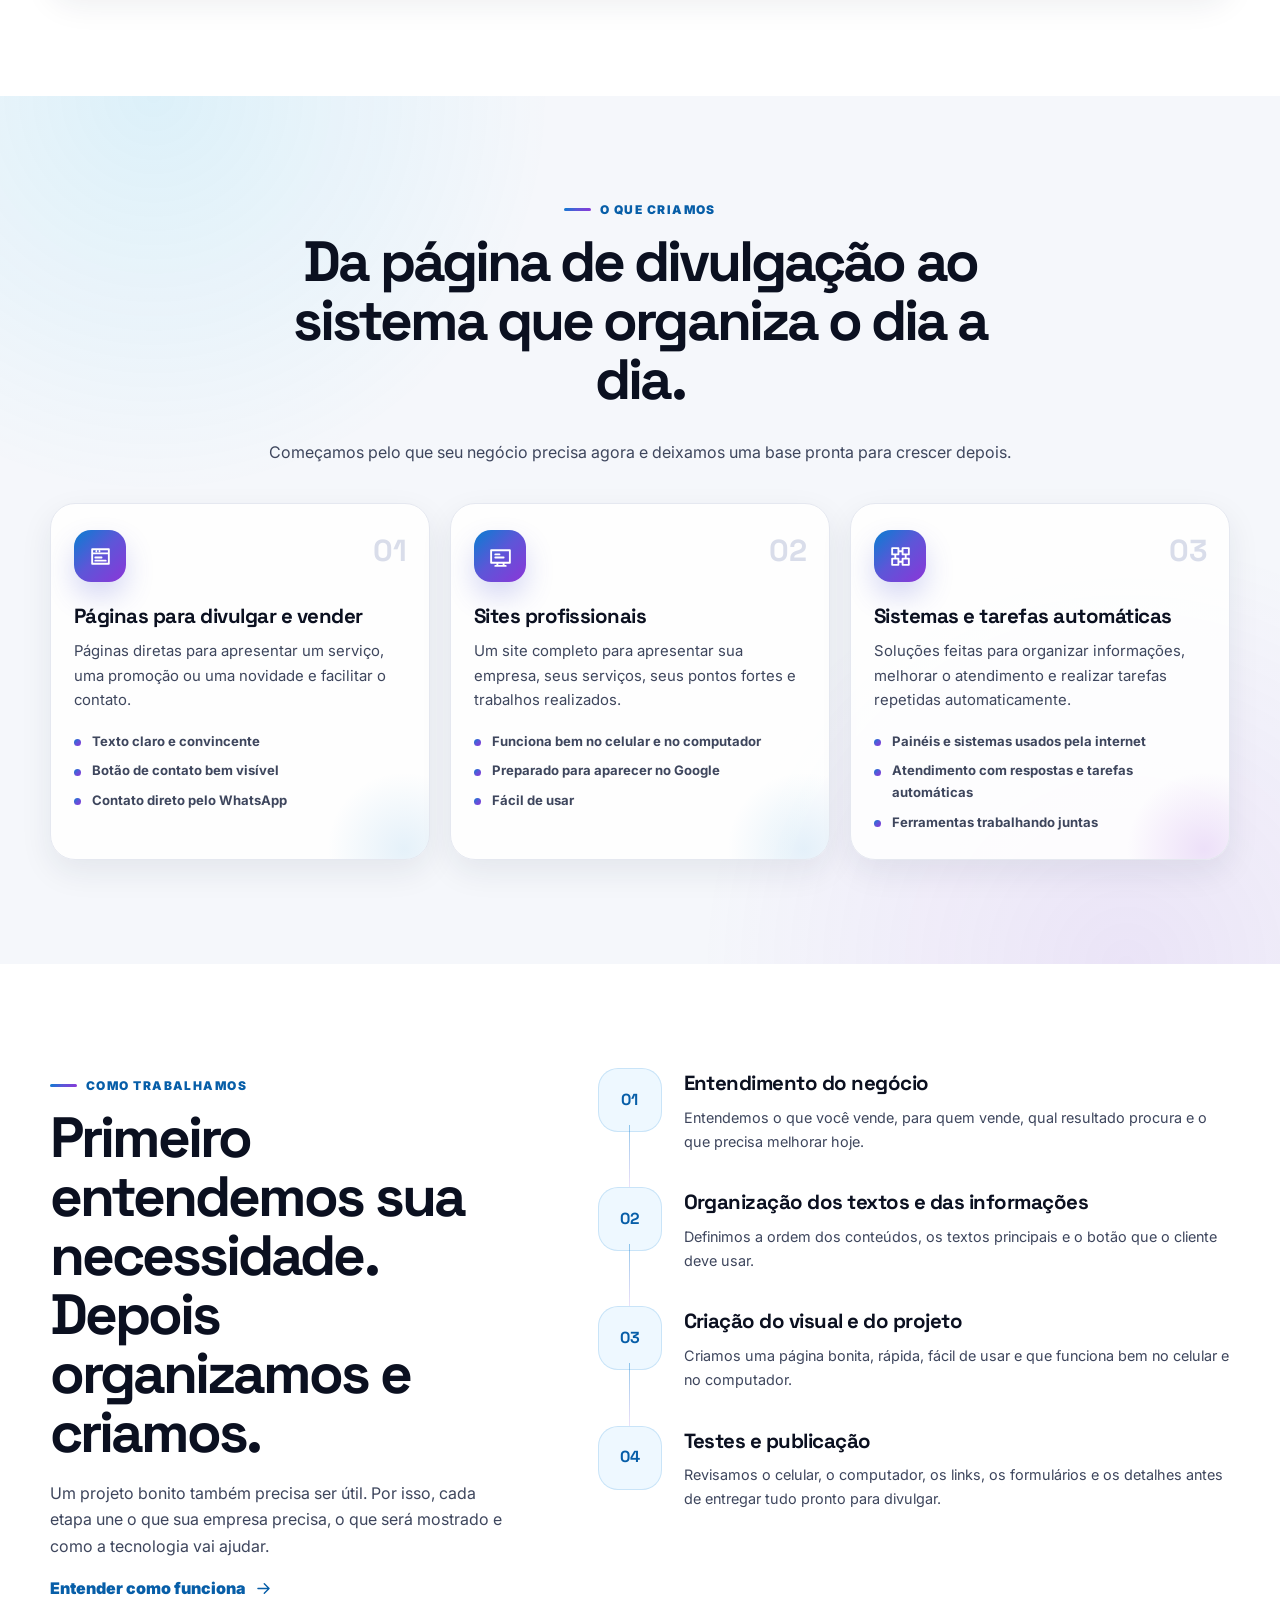
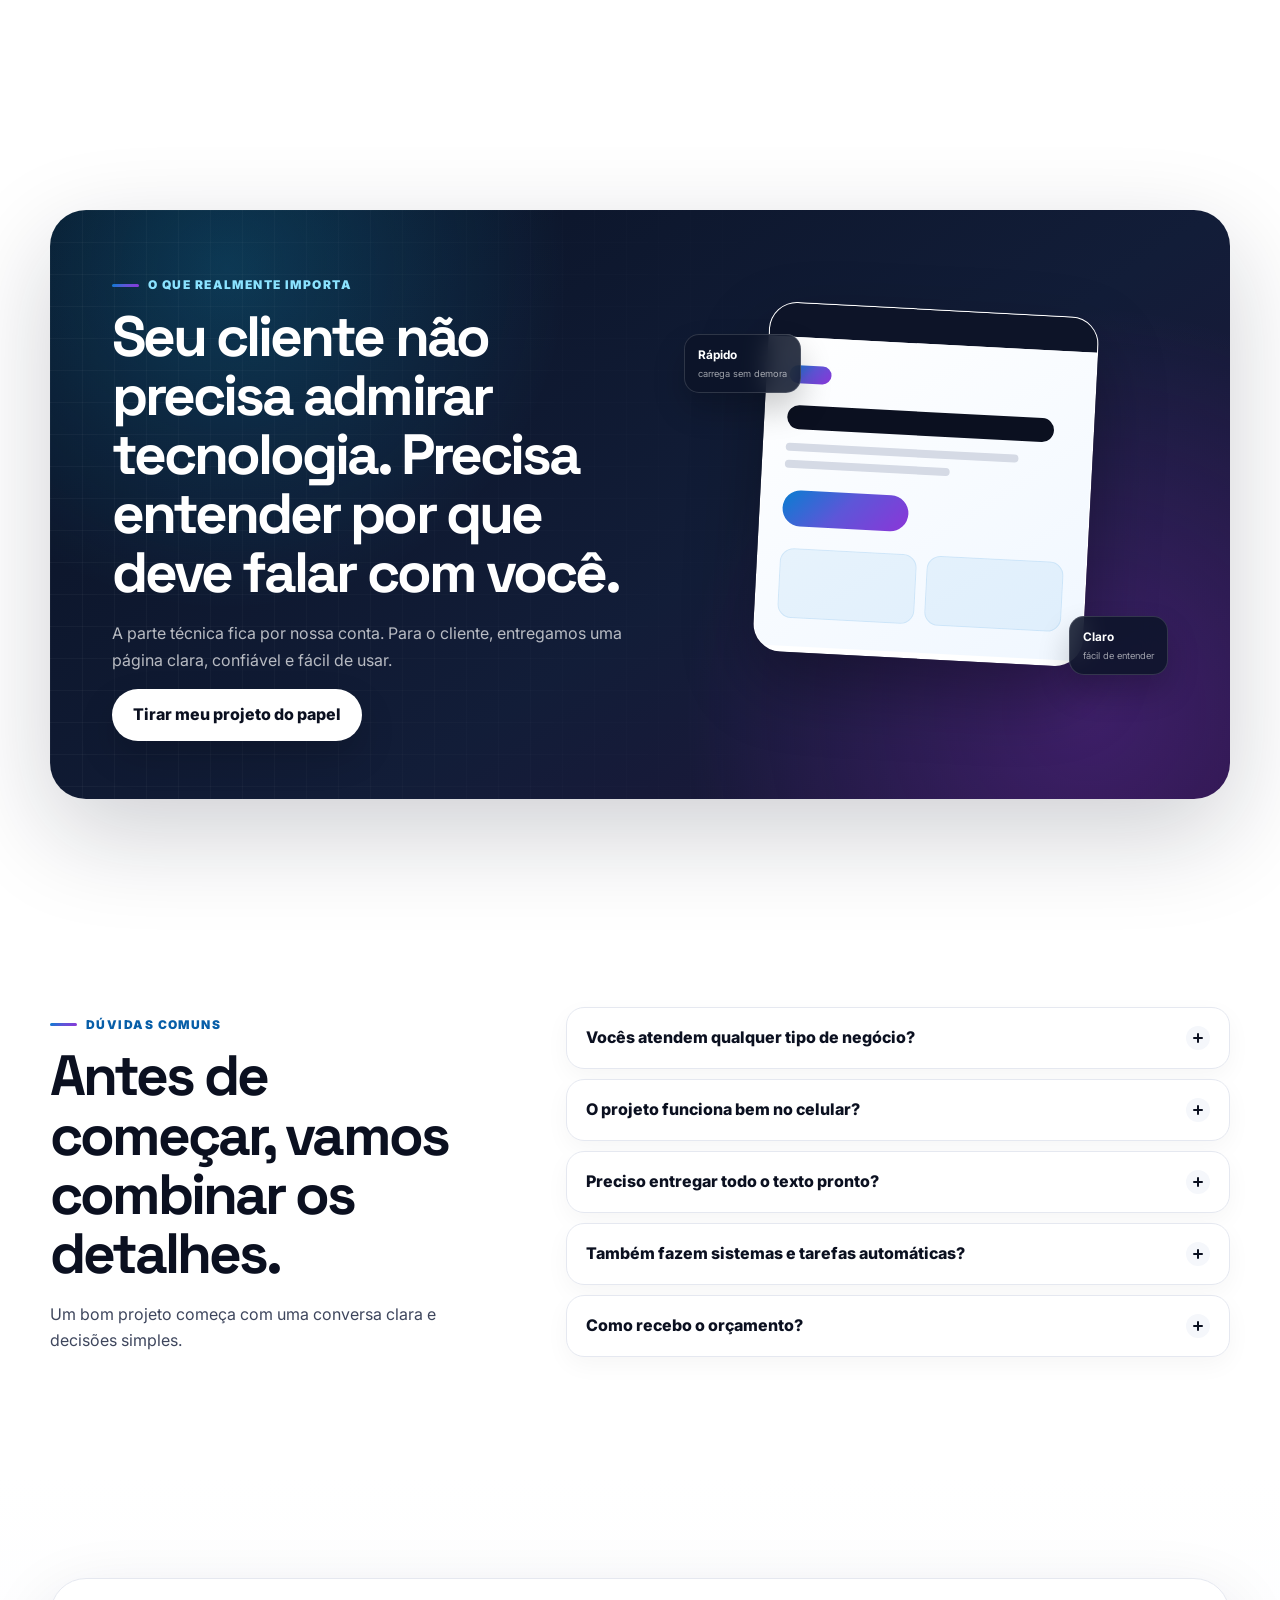
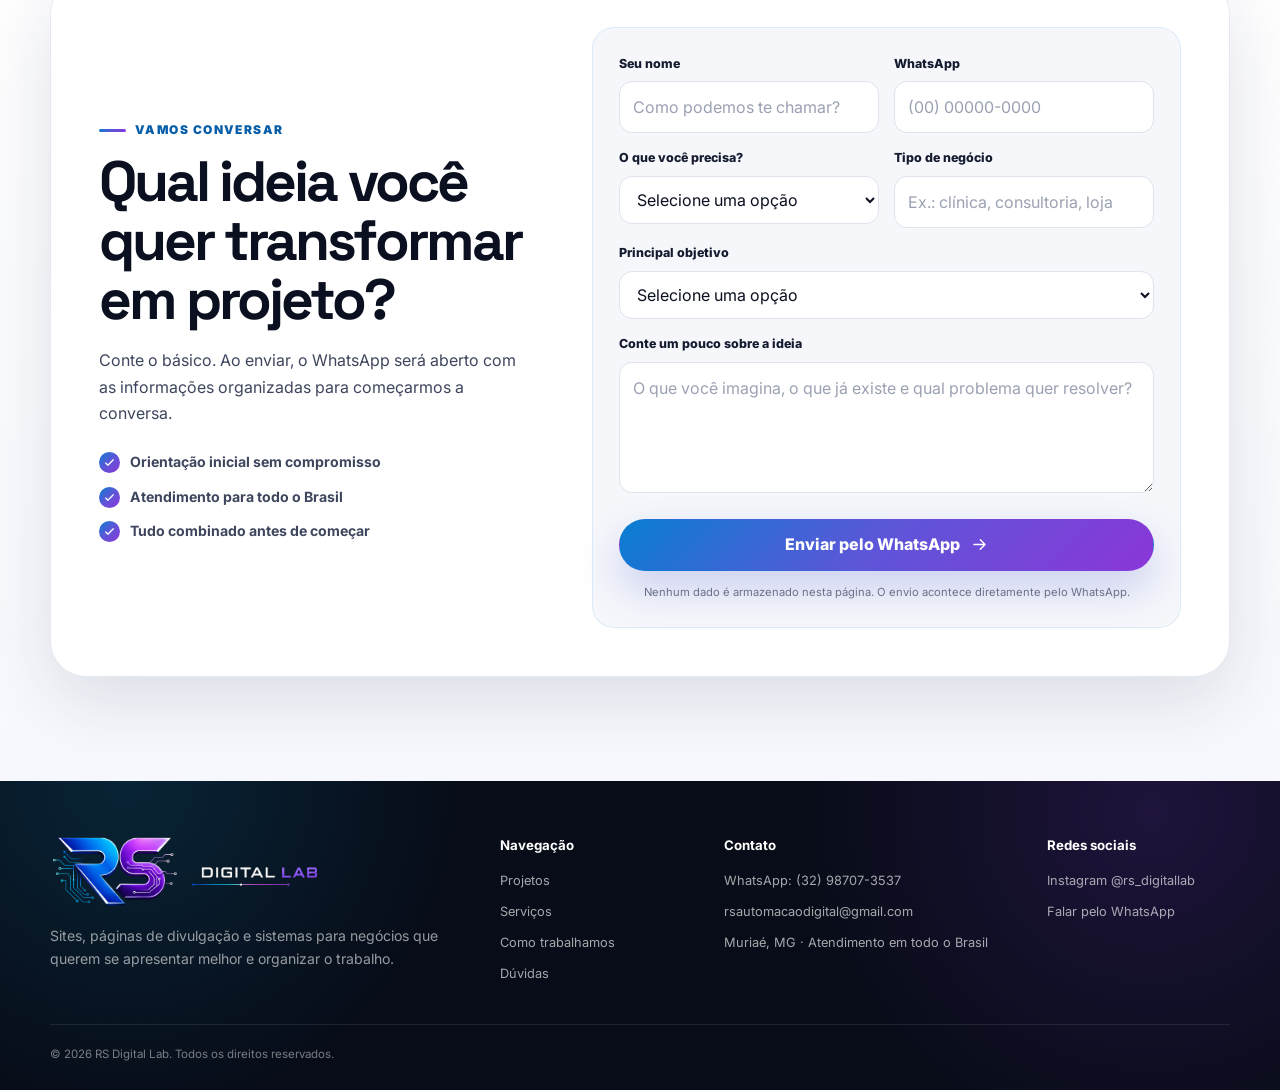
==== commit 0d23018a: "Update navigation links in index.html" ====
--- a/index.html
+++ b/index.html
@@ -47,6 +47,8 @@
 <span></span>
 </button>
 <nav aria-label="Navegação principal" class="site-nav" data-nav="" id="site-nav">
+
+<a href="https://rsconnect.rsdigitallab.com/login" class="button button-primary"> cessar RS Connect</a>
 <a href="#projetos">Projetos</a>
 <a href="#servicos">Serviços</a>
 <a href="#processo">Como trabalhamos</a>
@@ -533,4 +535,4 @@
 </div>
 <script src="assets/script.js?v=20260803-thumbs"></script>
 </body>
-</html>+</html>
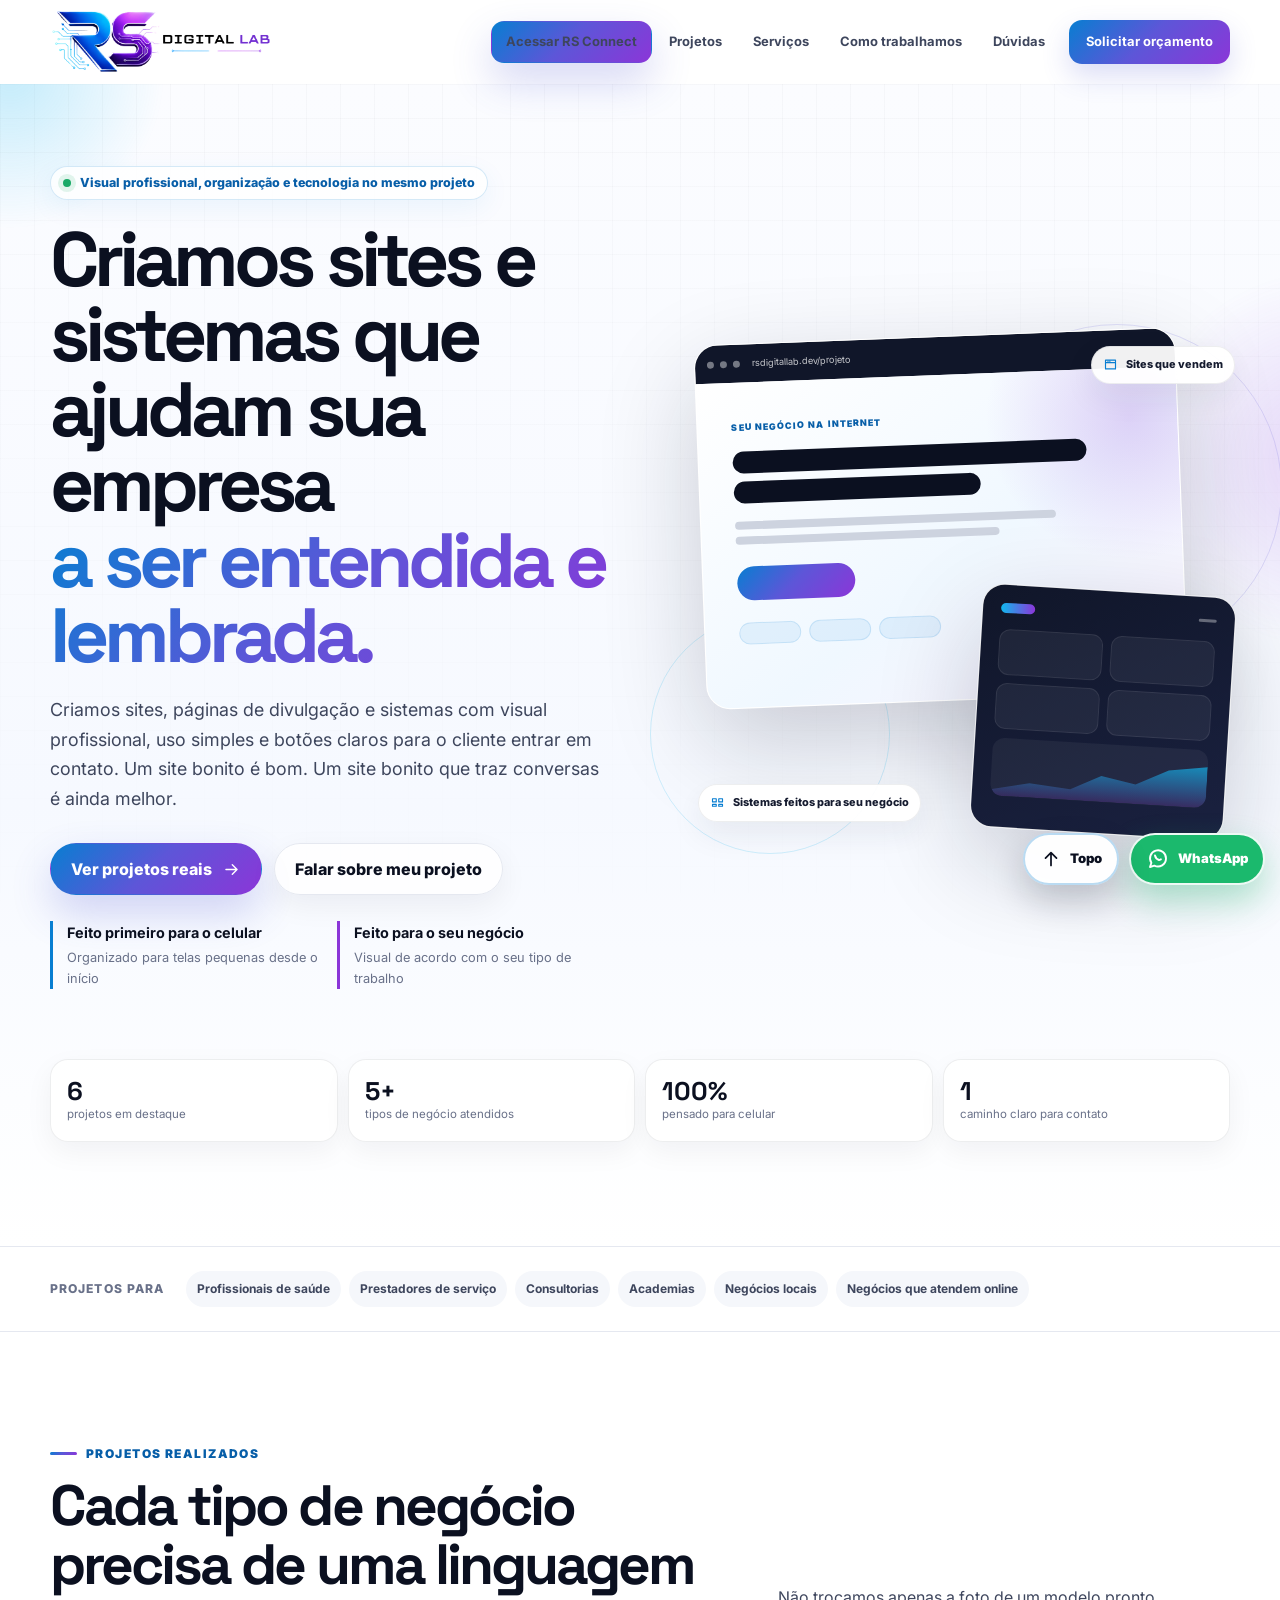
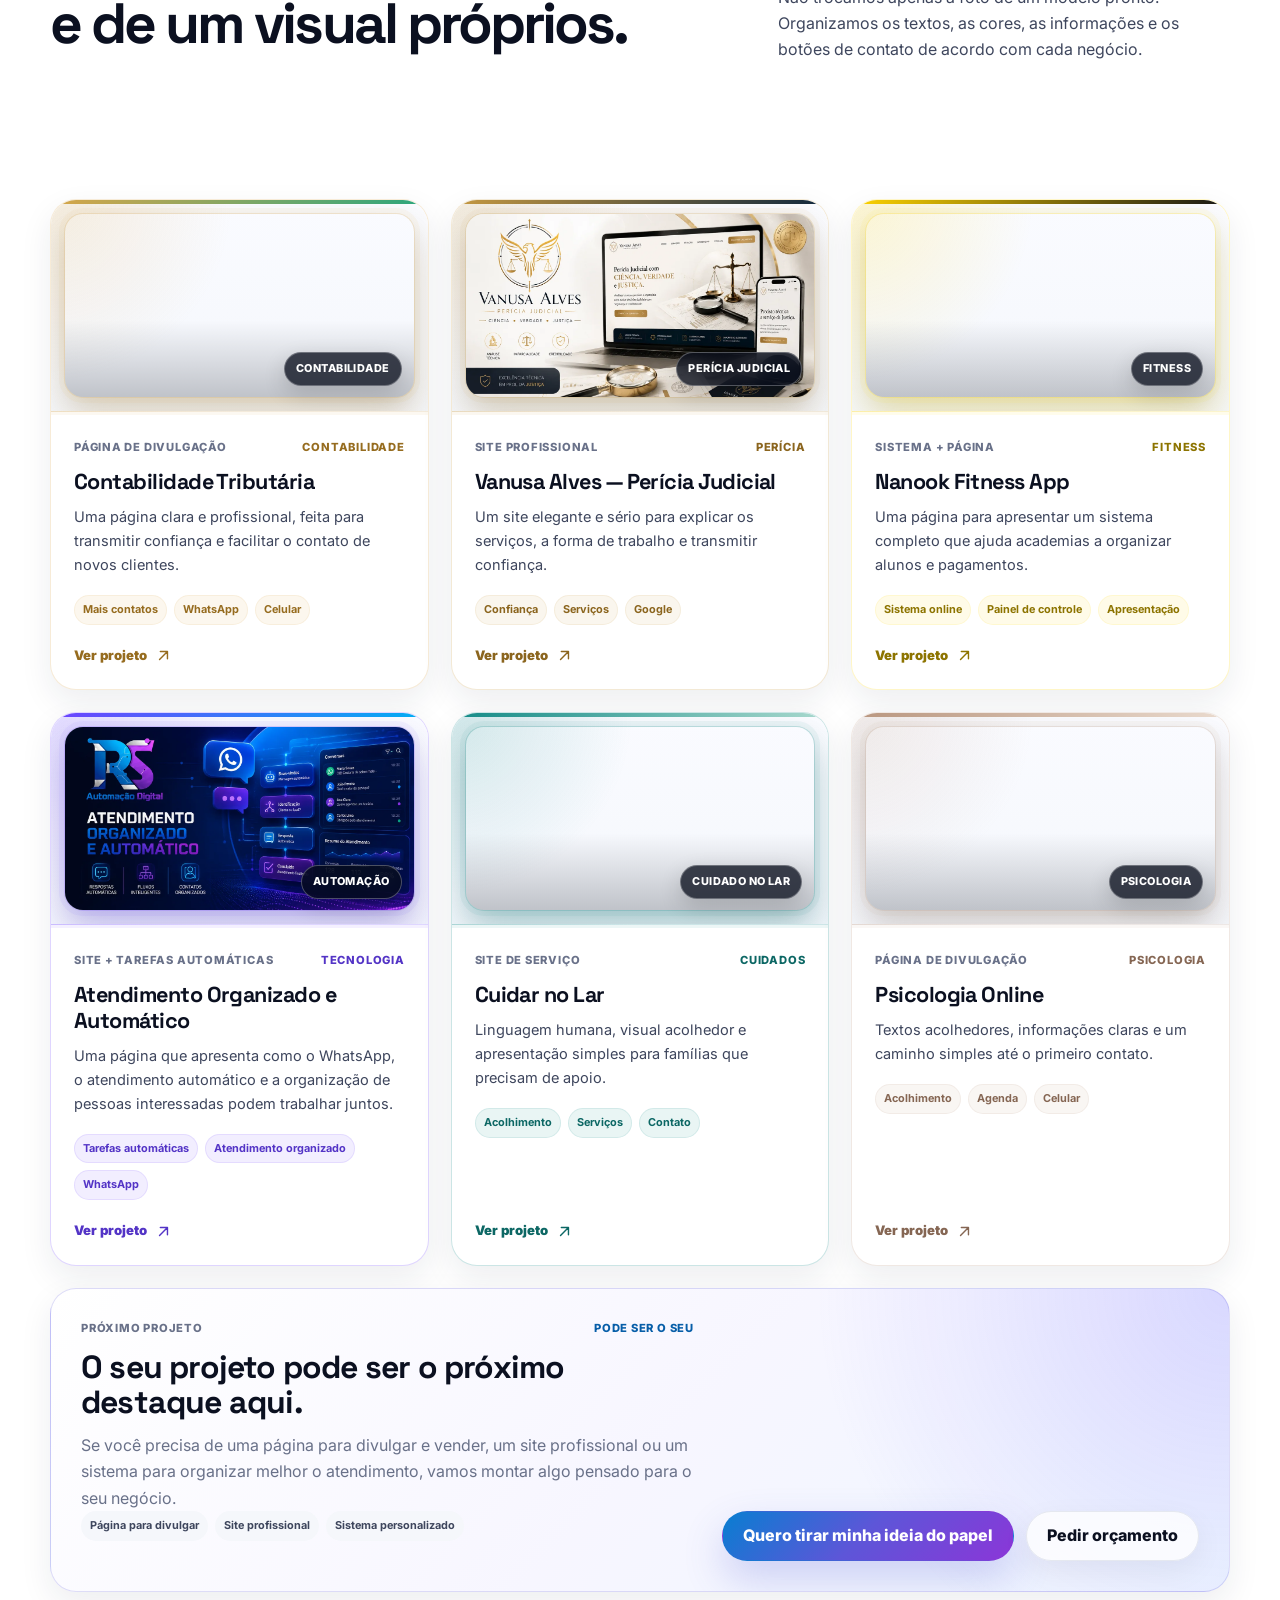
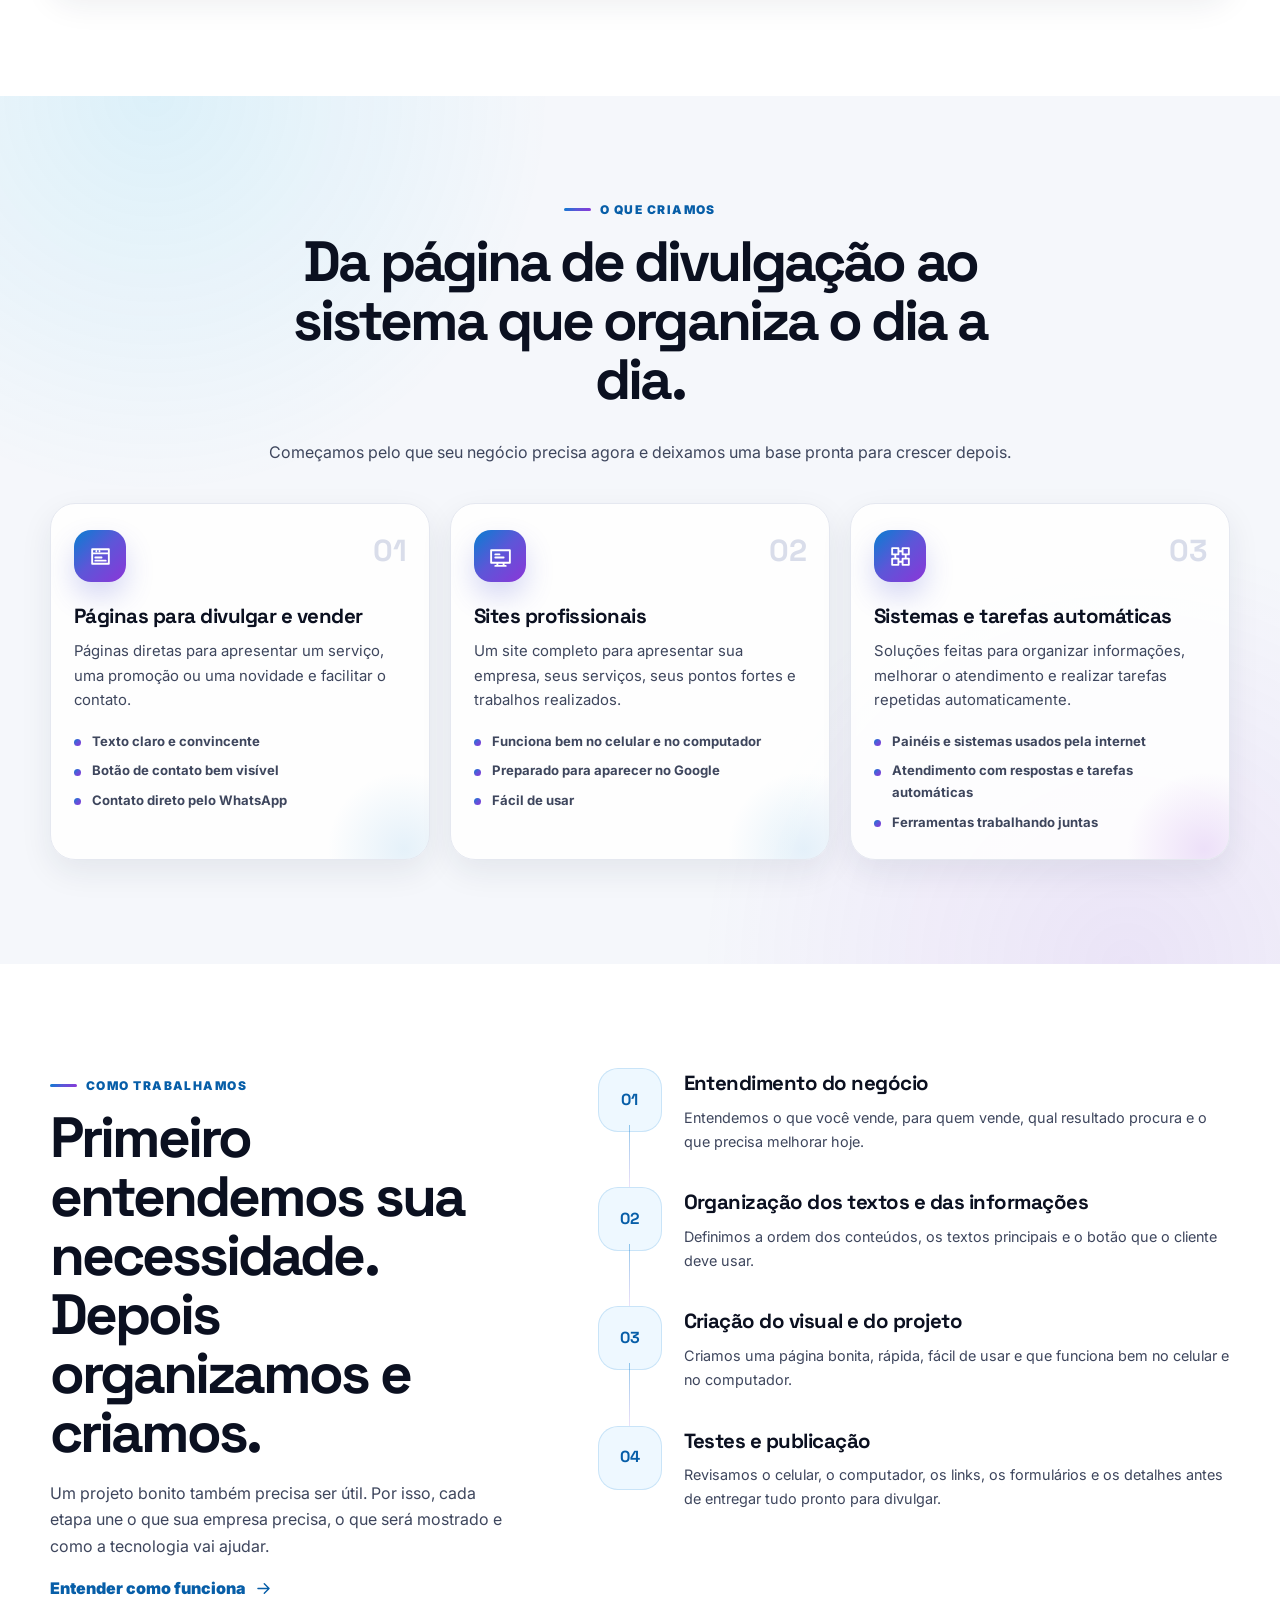
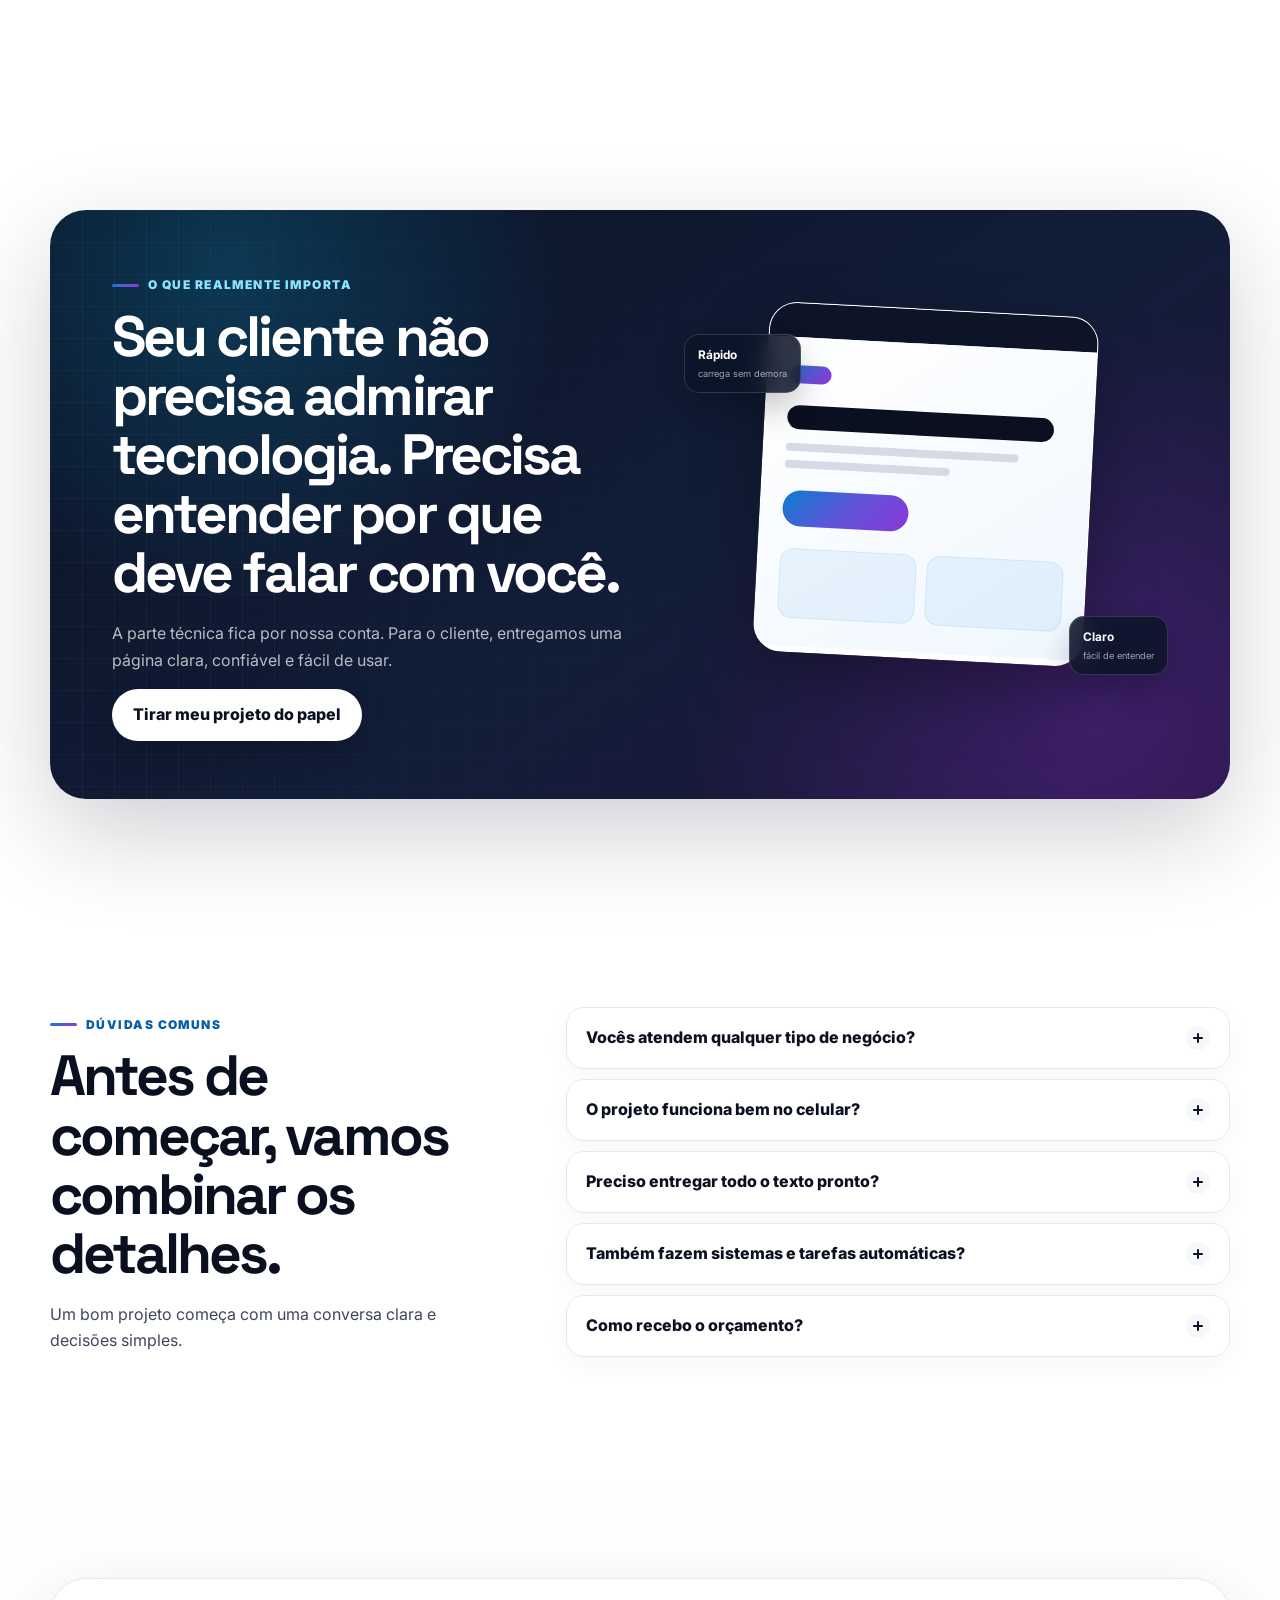
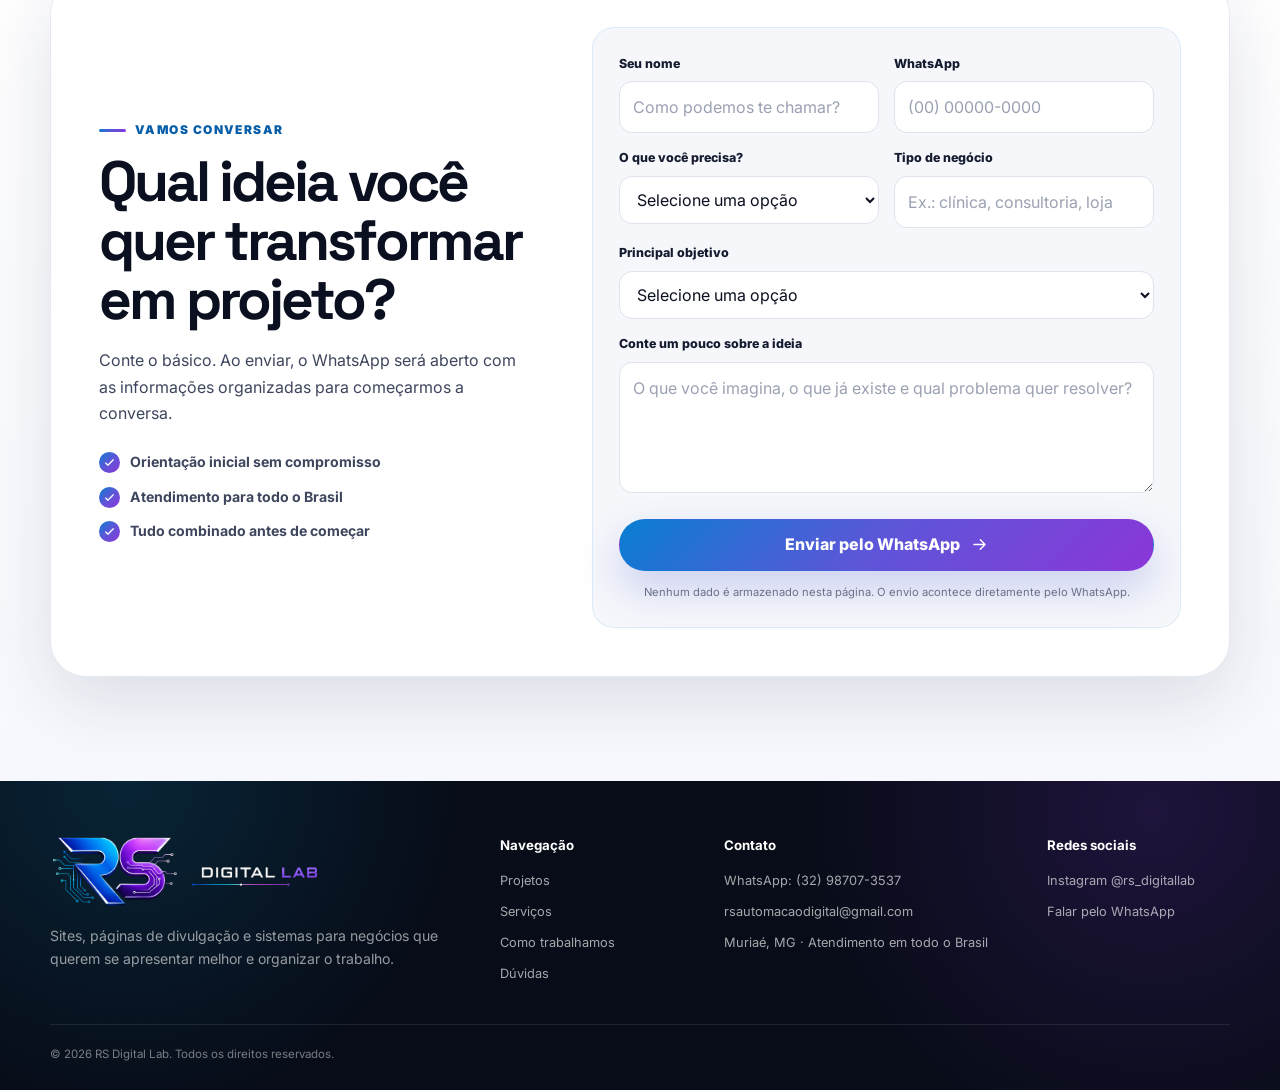
==== commit c36af48e: "Update URLs and button text in index.html" ====
--- a/index.html
+++ b/index.html
@@ -25,8 +25,8 @@
         "@context": "https://schema.org",
         "@type": "ProfessionalService",
         "name": "RS Digital Lab",
-        "url": "https://portfolio.rsautomacaodigital.cloud/",
-        "image": "https://portfolio.rsautomacaodigital.cloud/assets/og-rs-digital-lab.jpg",
+        "url": "https://rsdigitallab.com",
+        "image": "https://rsdigitallab.com/assets/og-rs-digital-lab.jpg",
         "telephone": "+55 32 98707-3537",
         "email": "rsautomacaodigital@gmail.com",
         "areaServed": "BR",
@@ -48,7 +48,7 @@
 </button>
 <nav aria-label="Navegação principal" class="site-nav" data-nav="" id="site-nav">
 
-<a href="https://rsconnect.rsdigitallab.com/login" class="button button-primary"> cessar RS Connect</a>
+<a href="https://rsconnect.rsdigitallab.com/login" class="button button-primary">Acessar RS Connect</a>
 <a href="#projetos">Projetos</a>
 <a href="#servicos">Serviços</a>
 <a href="#processo">Como trabalhamos</a>
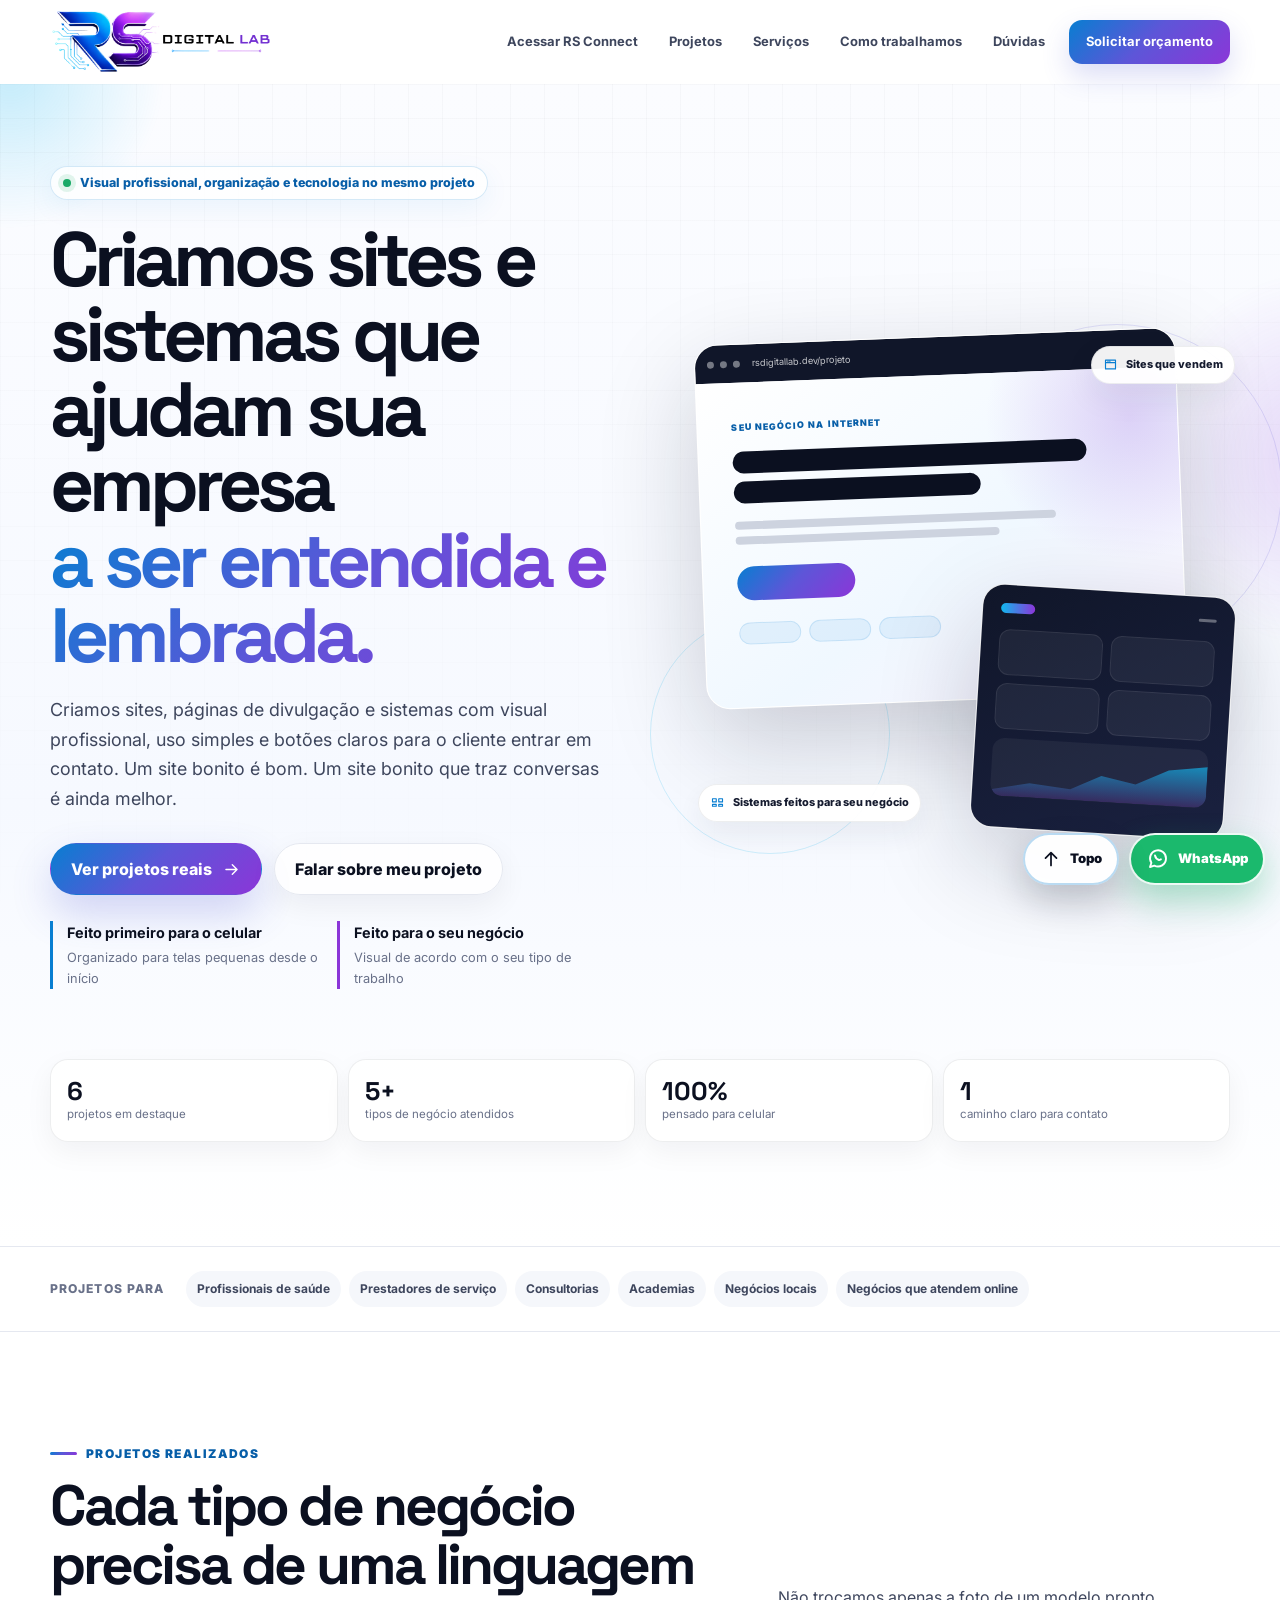
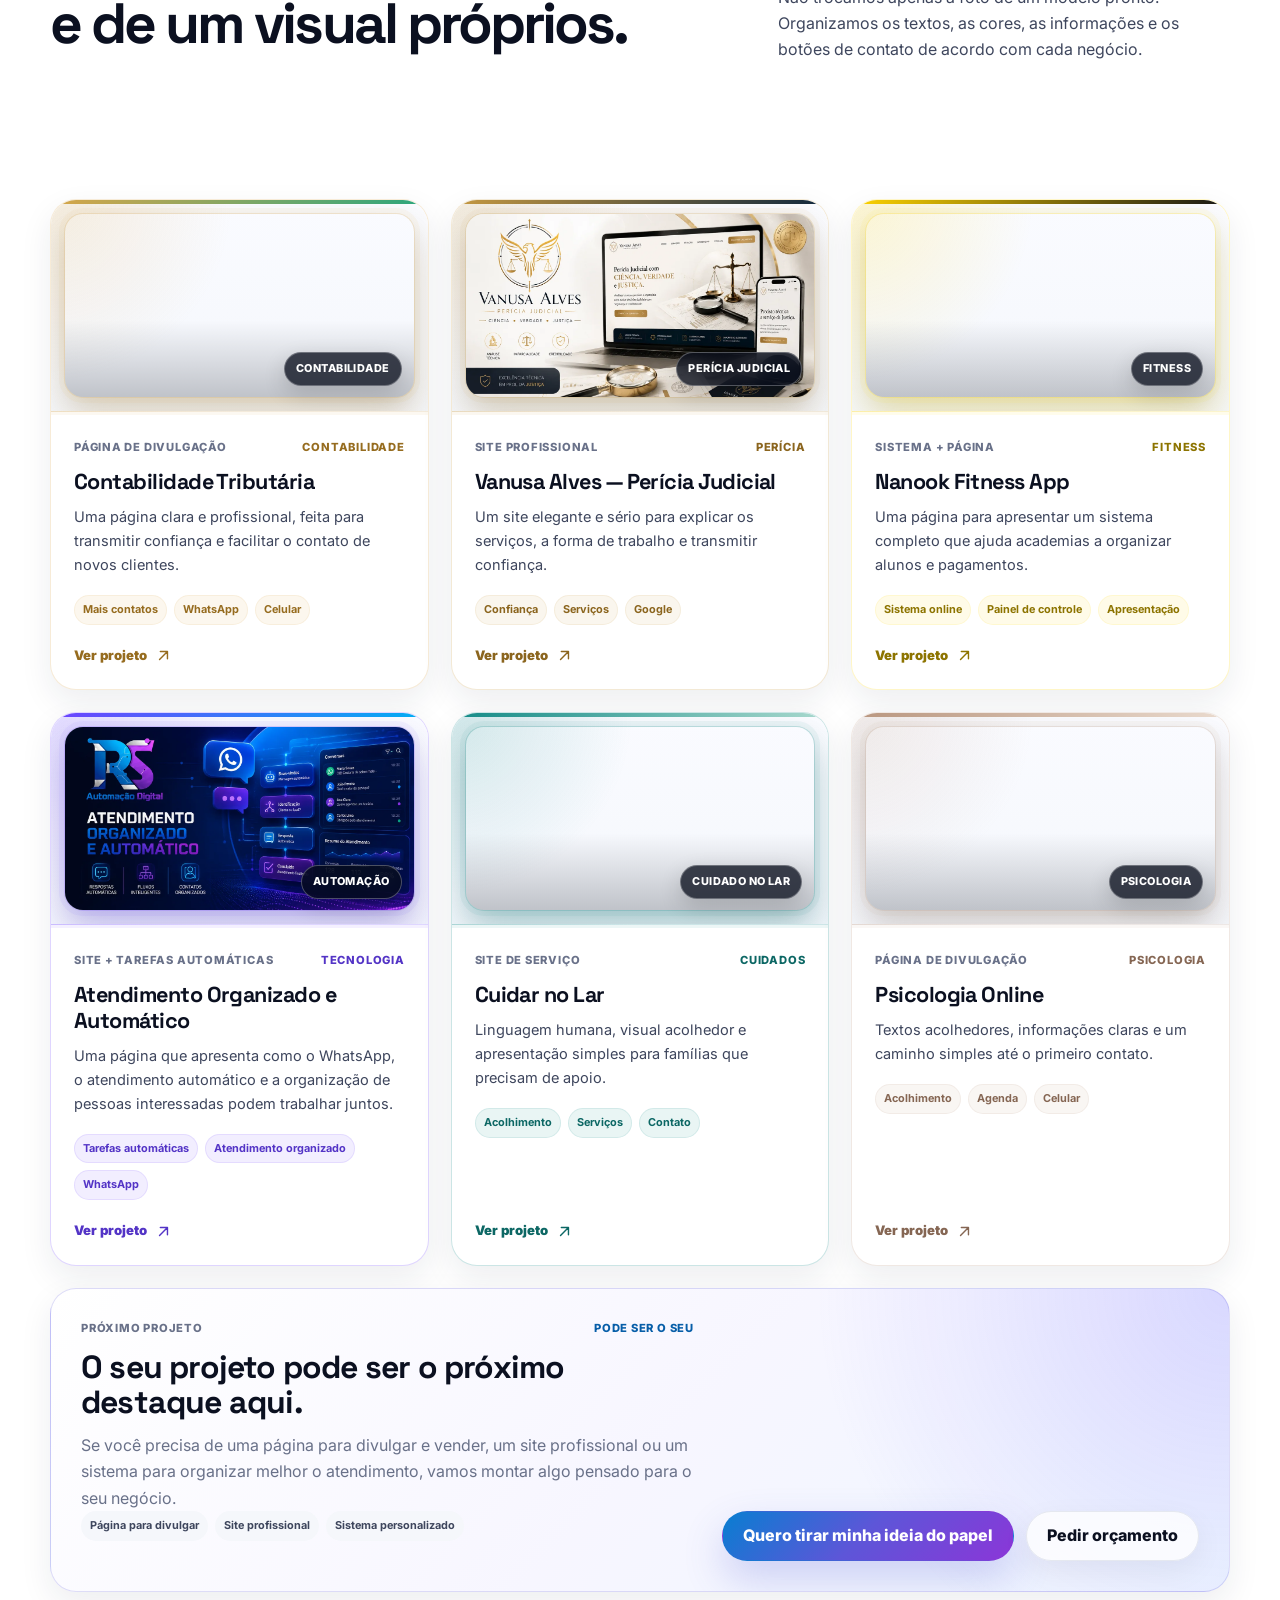
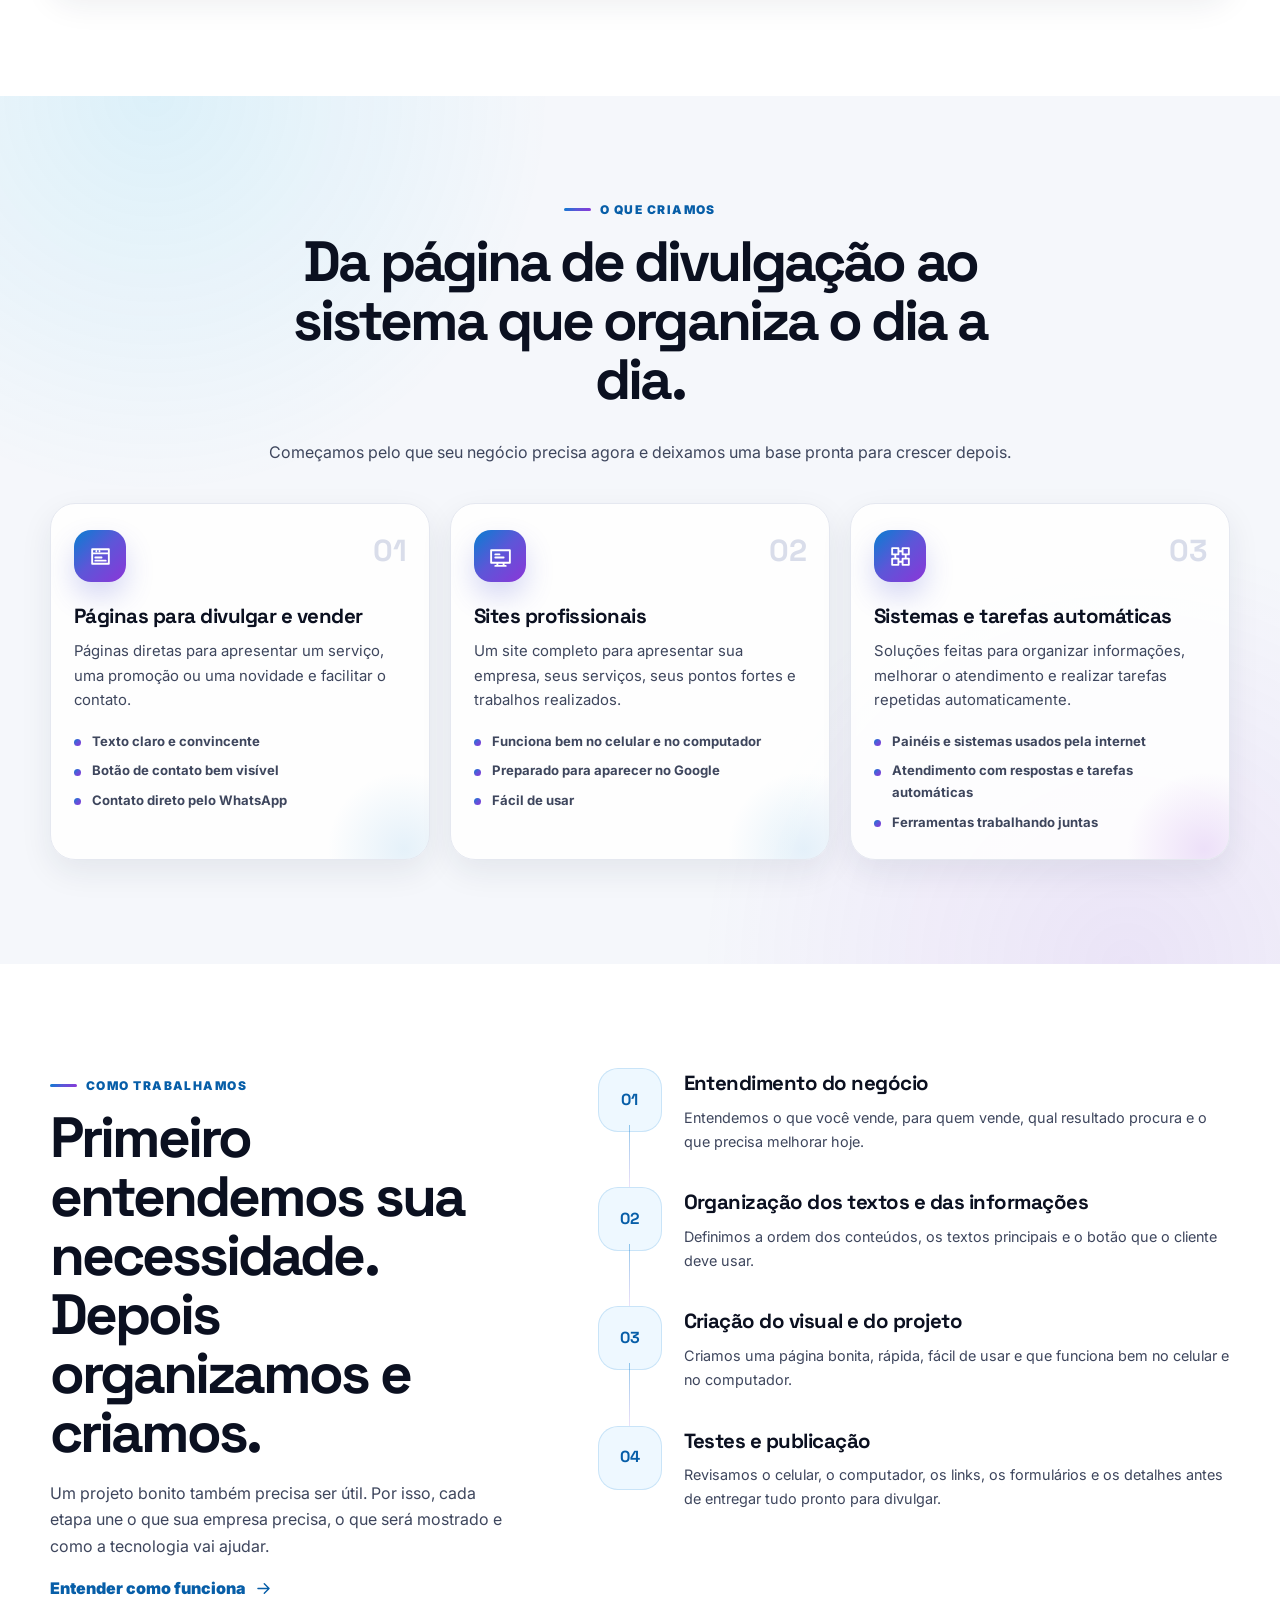
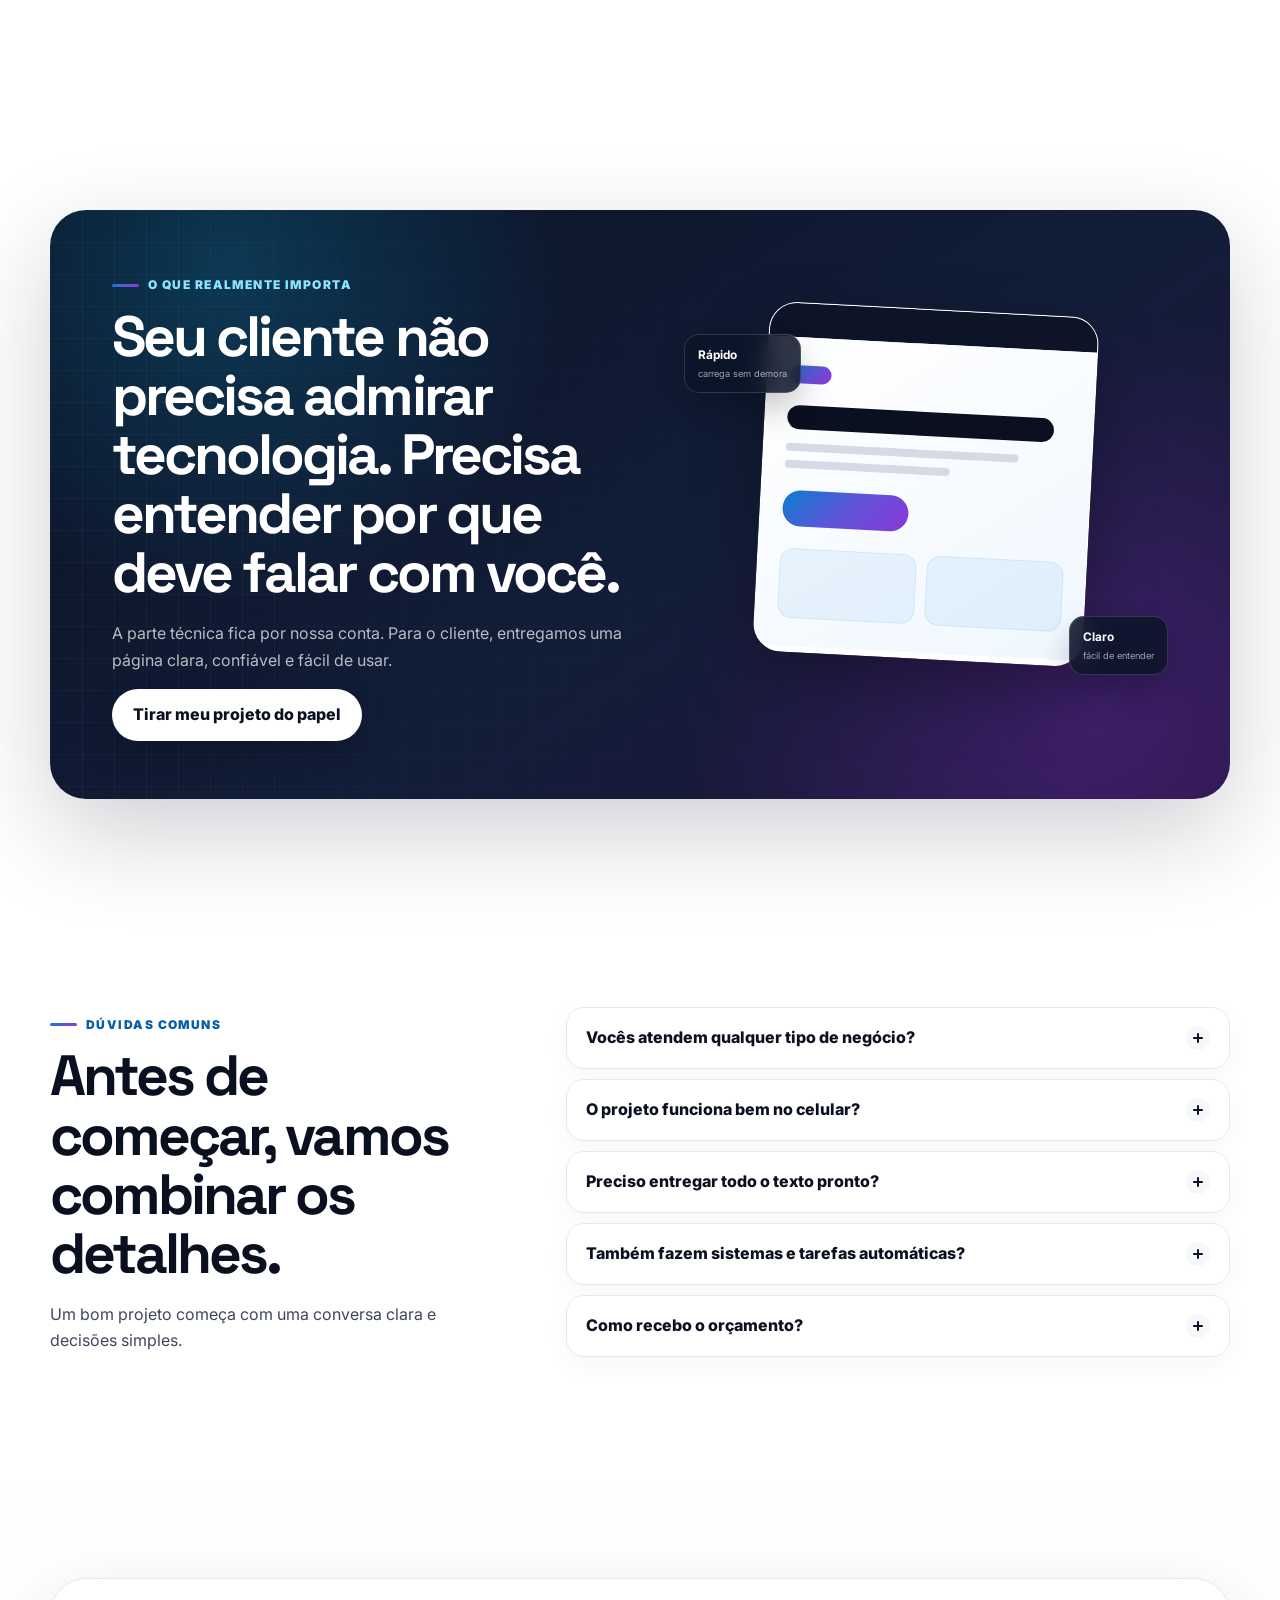
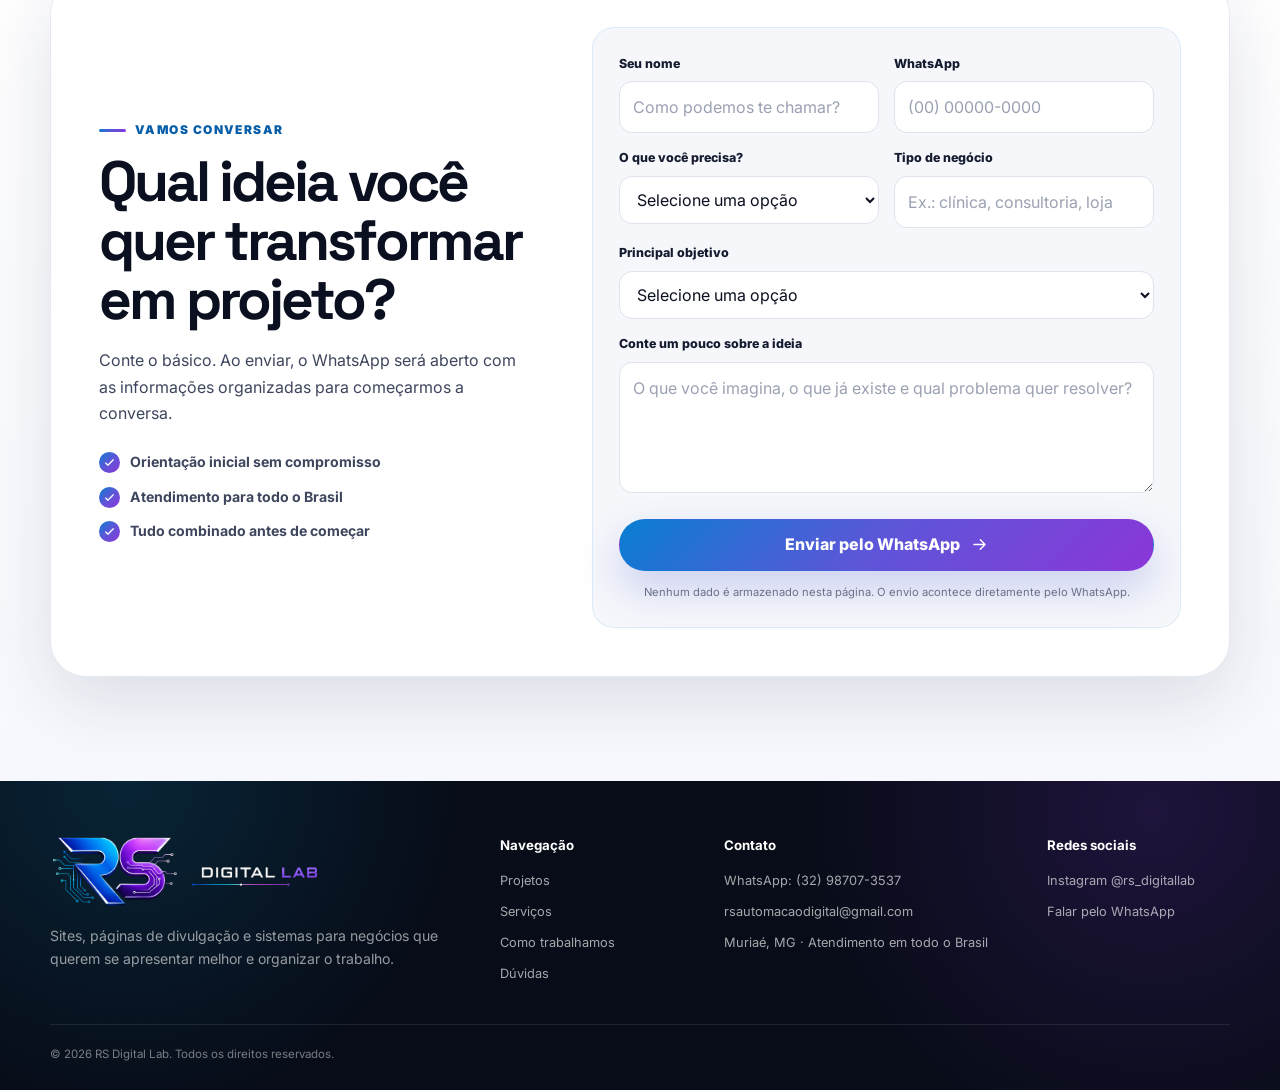
==== commit 5c9ee453: "Remove class from RS Connect link" ====
--- a/index.html
+++ b/index.html
@@ -48,7 +48,7 @@
 </button>
 <nav aria-label="Navegação principal" class="site-nav" data-nav="" id="site-nav">
 
-<a href="https://rsconnect.rsdigitallab.com/login" class="button button-primary">Acessar RS Connect</a>
+<a href="https://rsconnect.rsdigitallab.com/login">Acessar RS Connect</a>
 <a href="#projetos">Projetos</a>
 <a href="#servicos">Serviços</a>
 <a href="#processo">Como trabalhamos</a>
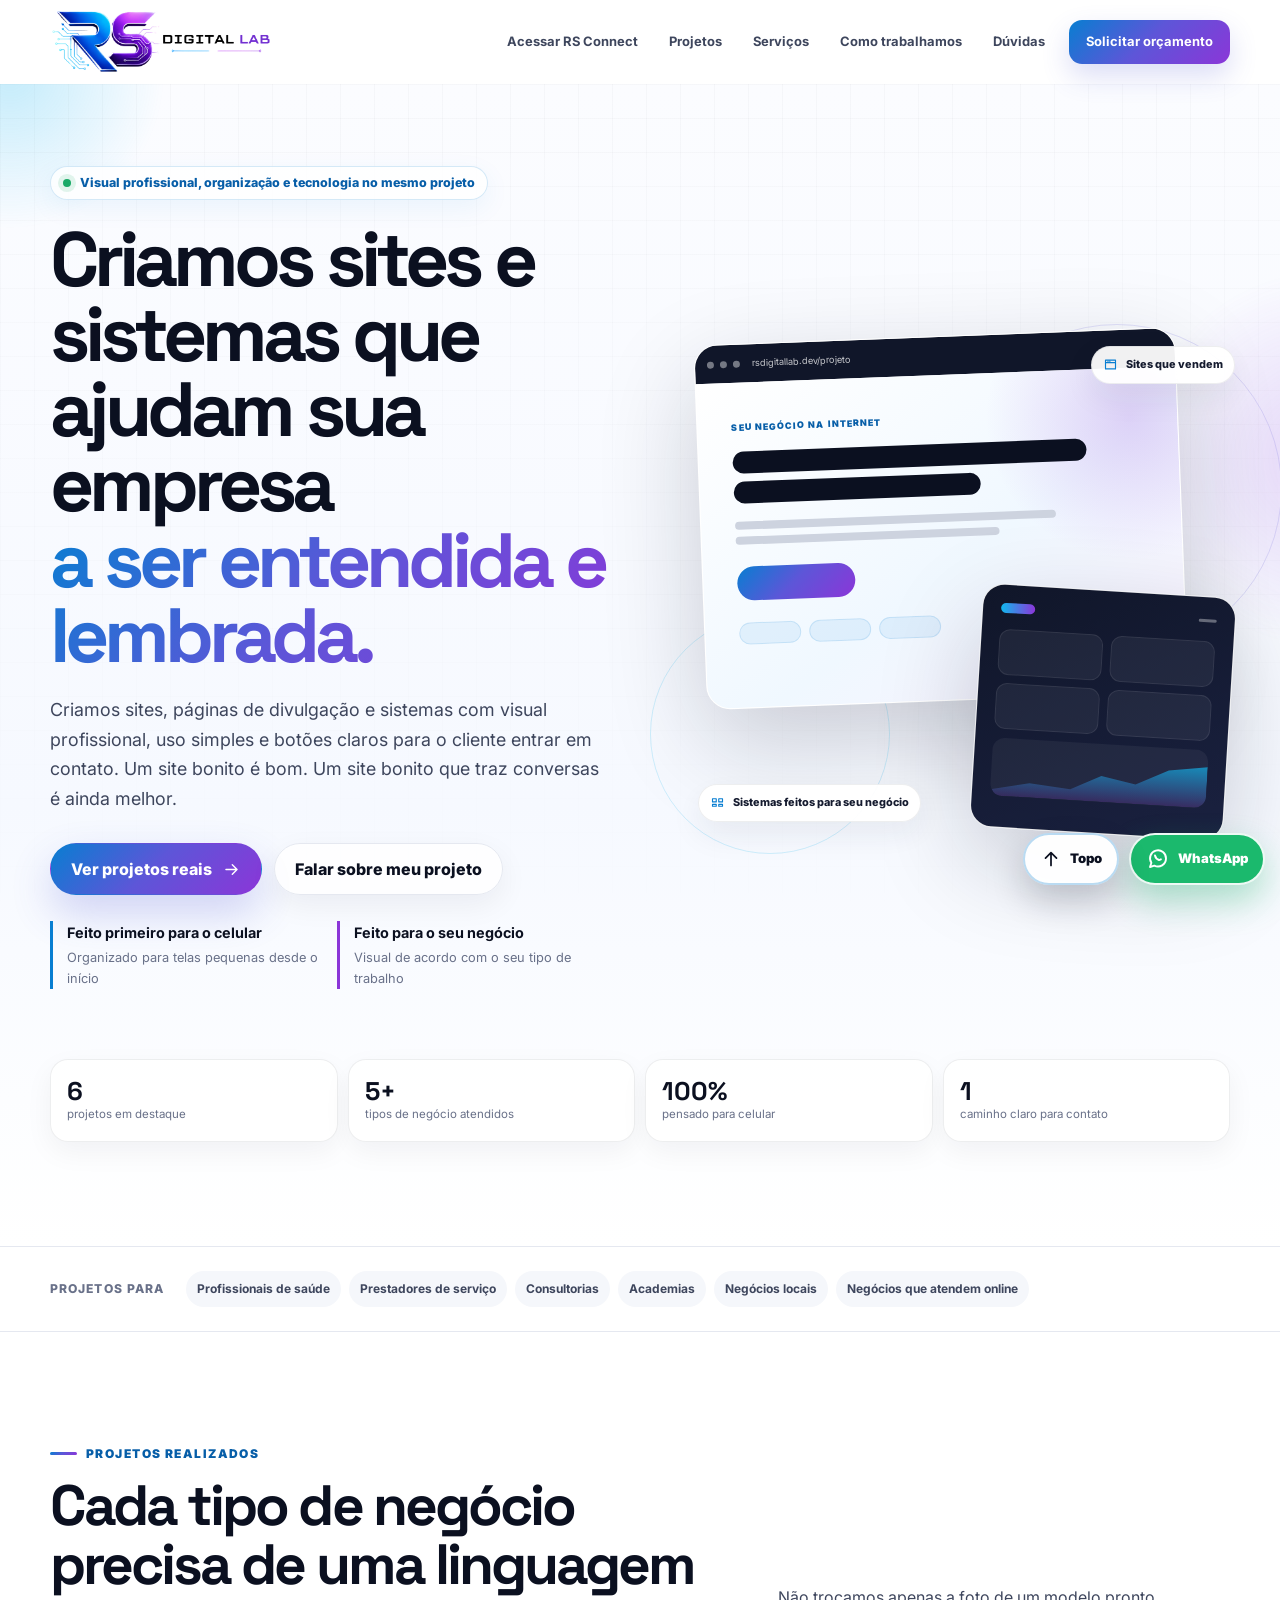
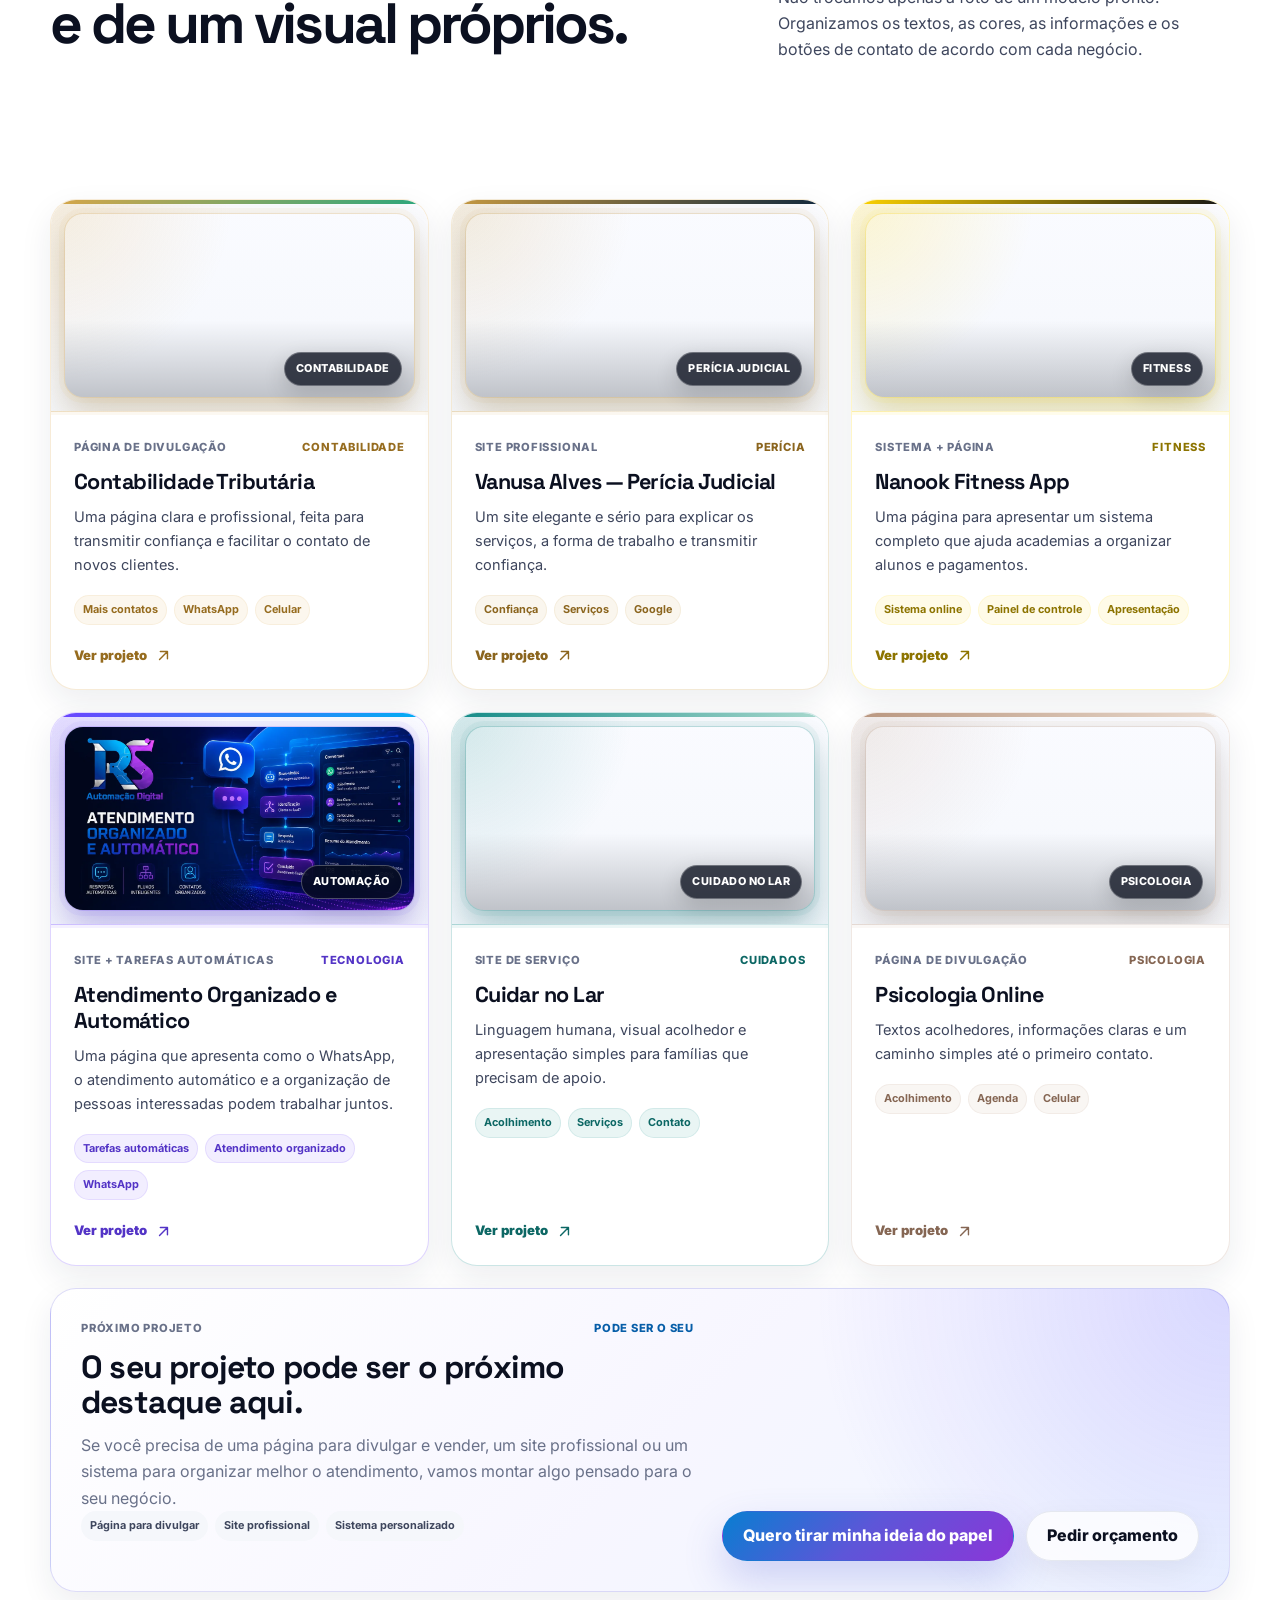
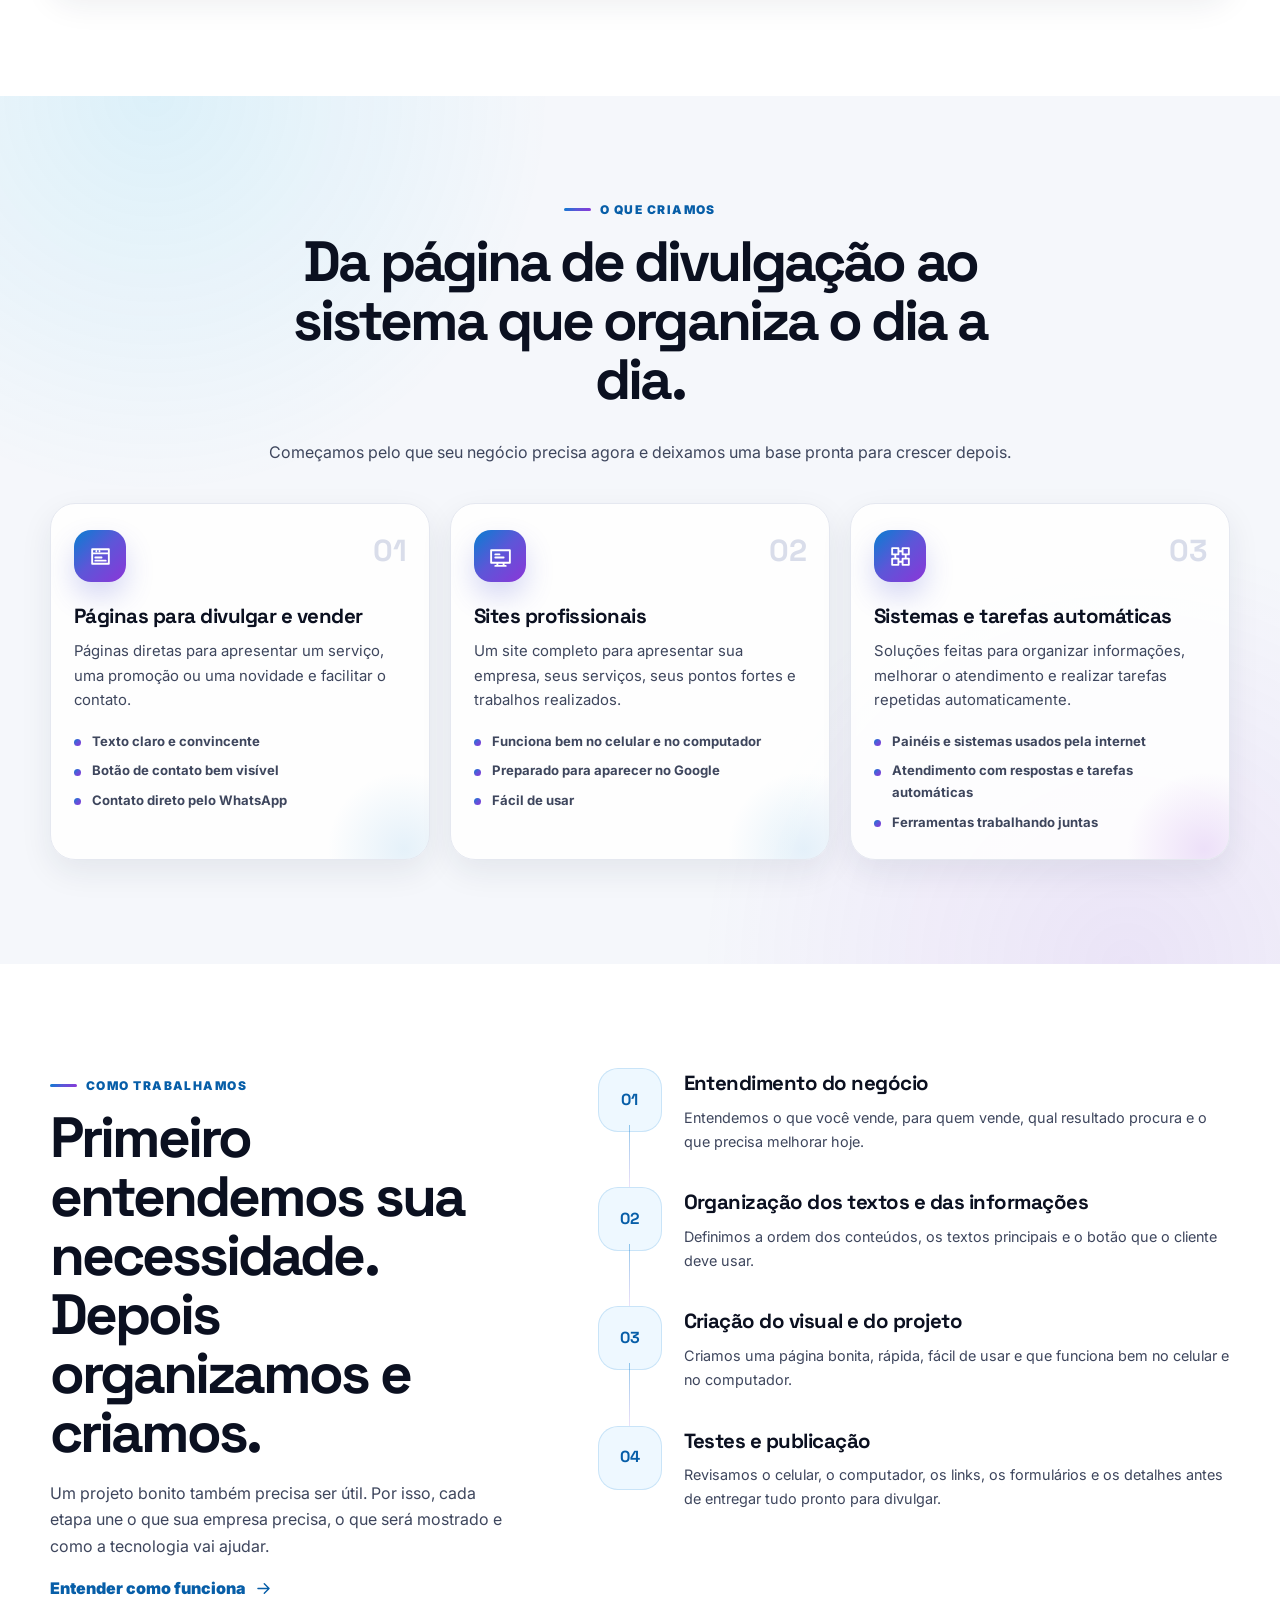
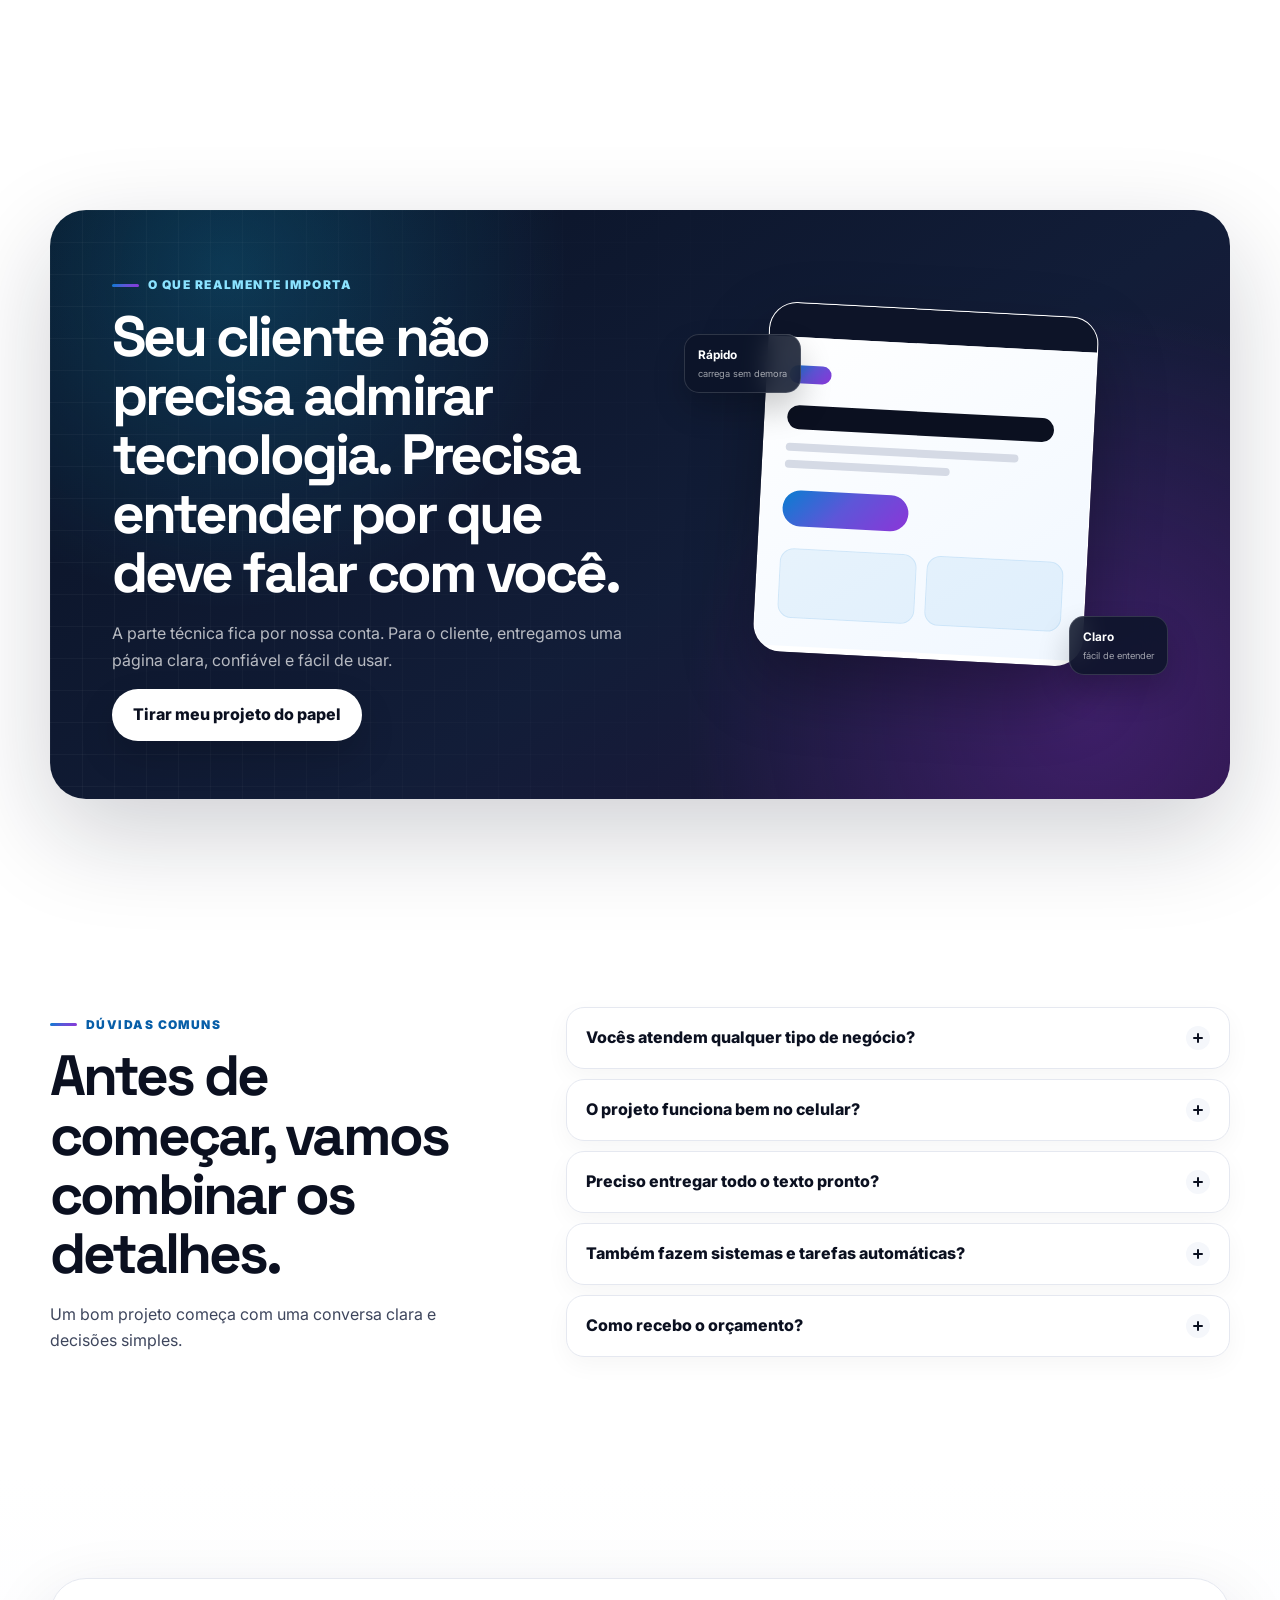
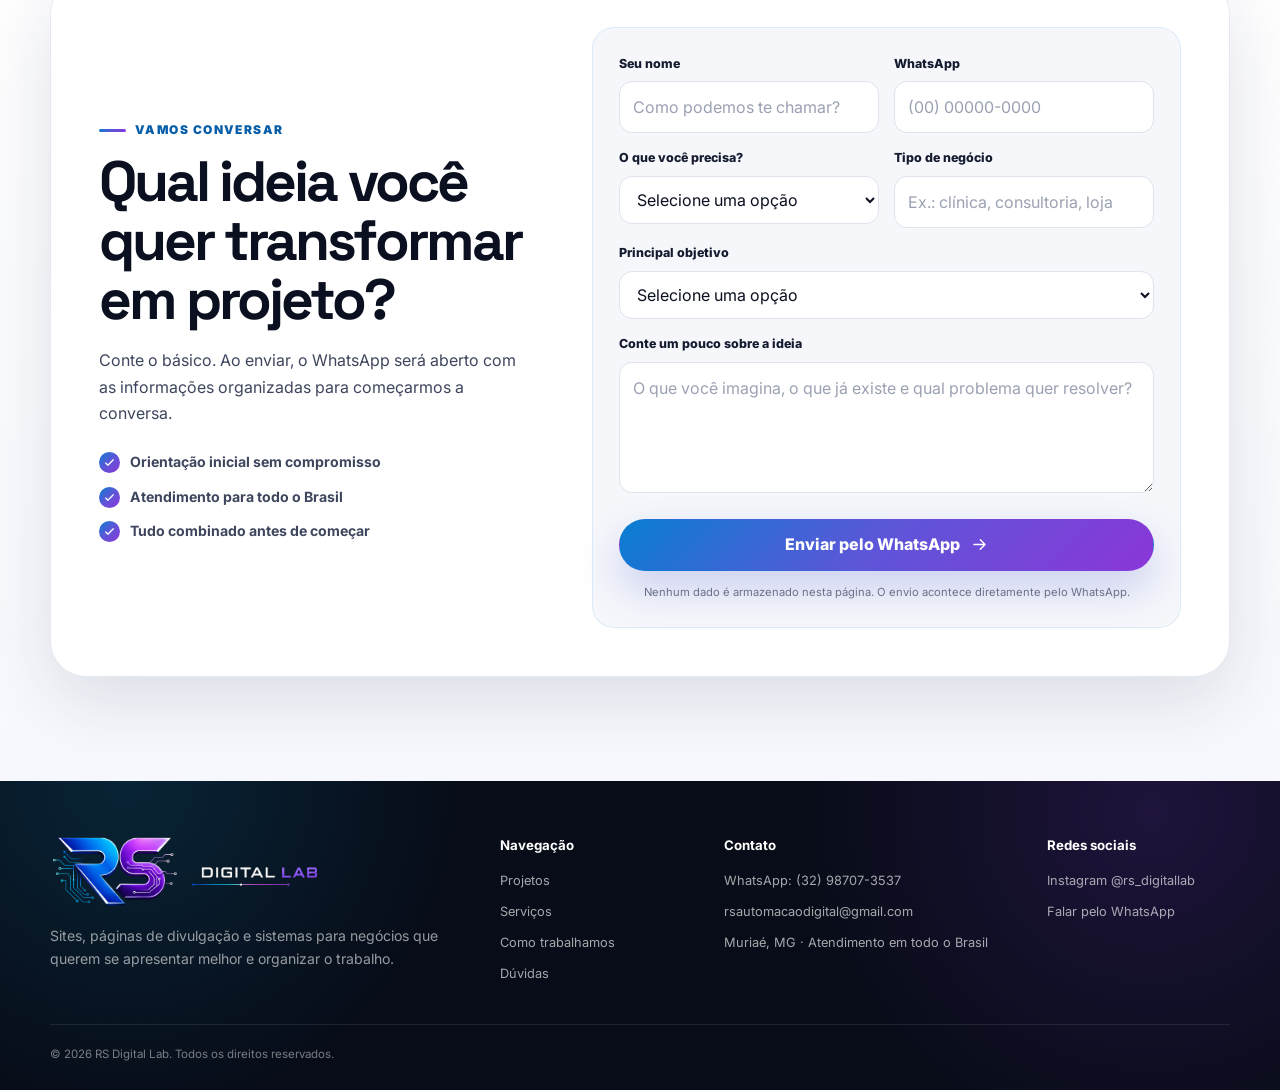
==== commit 888750cc: "Update RS Connect link in index.html" ====
--- a/index.html
+++ b/index.html
@@ -48,7 +48,7 @@
 </button>
 <nav aria-label="Navegação principal" class="site-nav" data-nav="" id="site-nav">
 
-<a href="https://rsconnect.rsdigitallab.com/login">Acessar RS Connect</a>
+<a href="https://rsdigitallab.com/rsconnect/login">Acessar RS Connect</a>
 <a href="#projetos">Projetos</a>
 <a href="#servicos">Serviços</a>
 <a href="#processo">Como trabalhamos</a>
